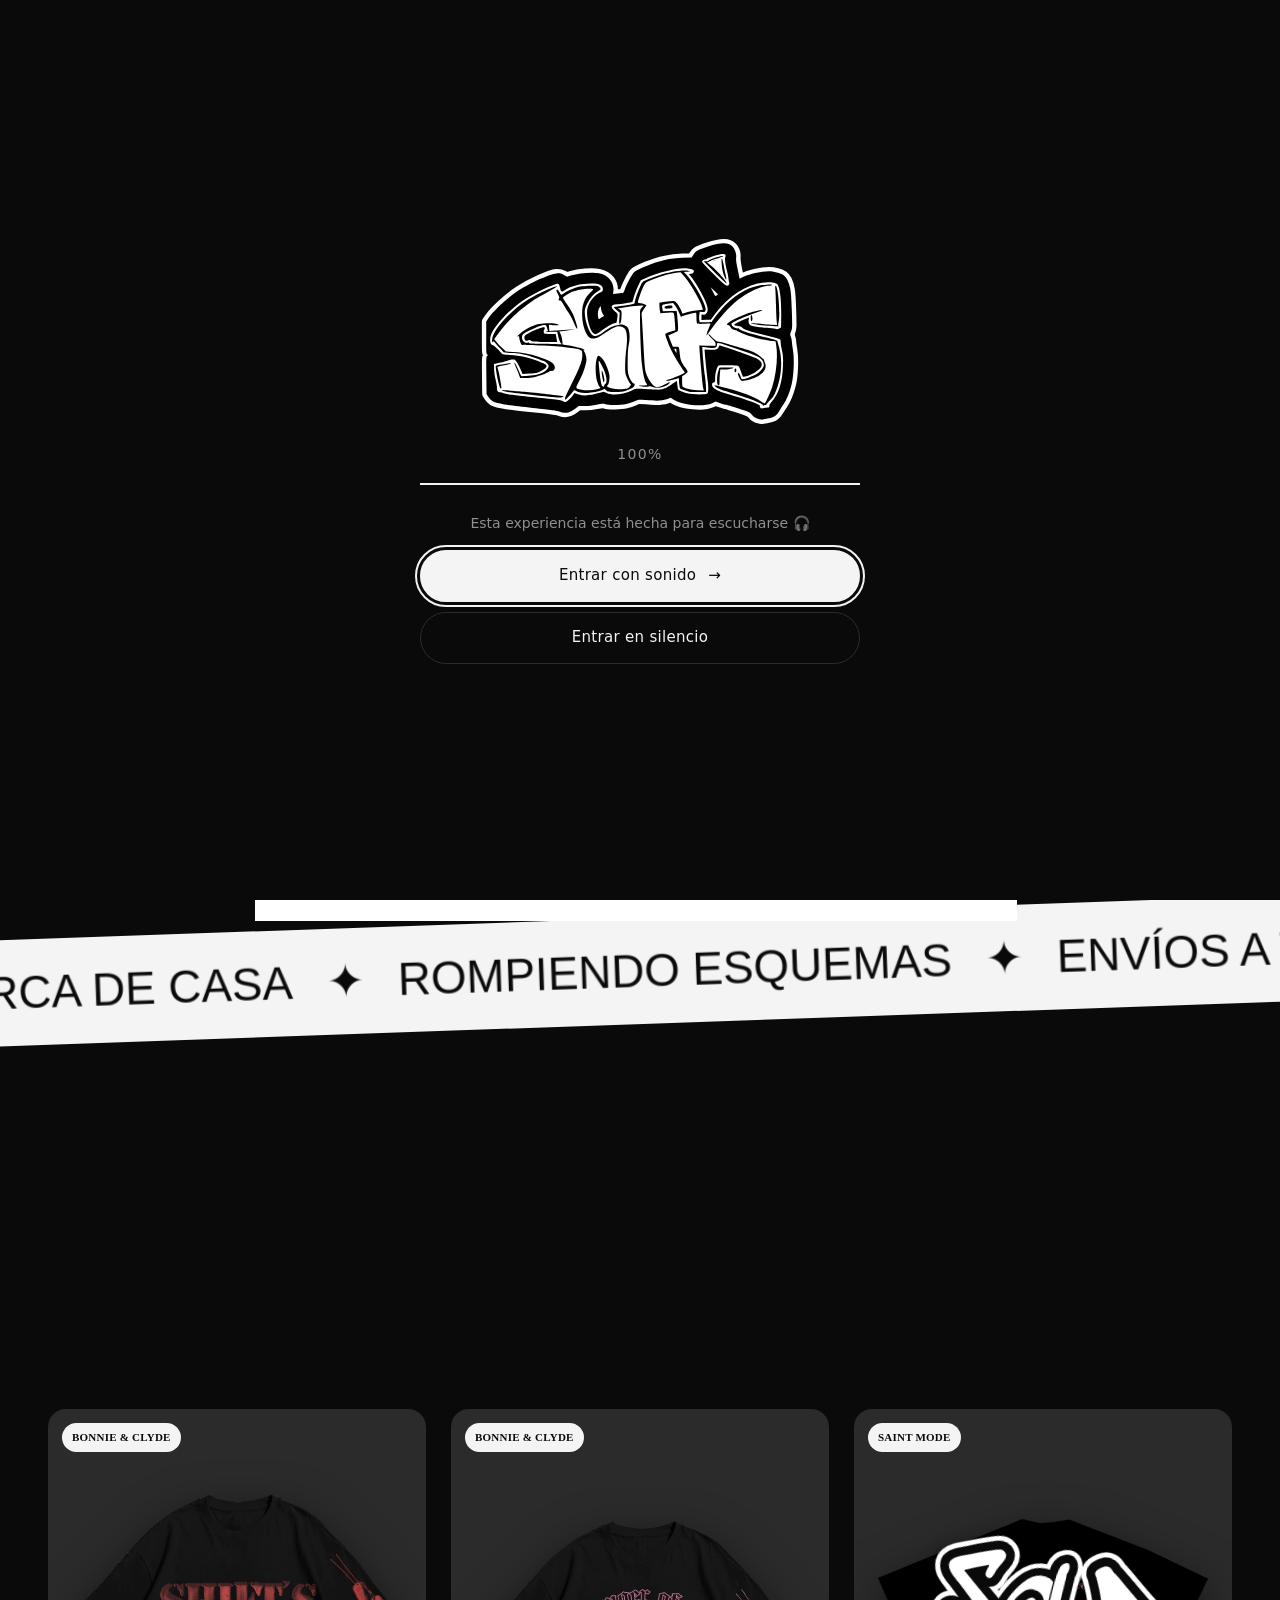
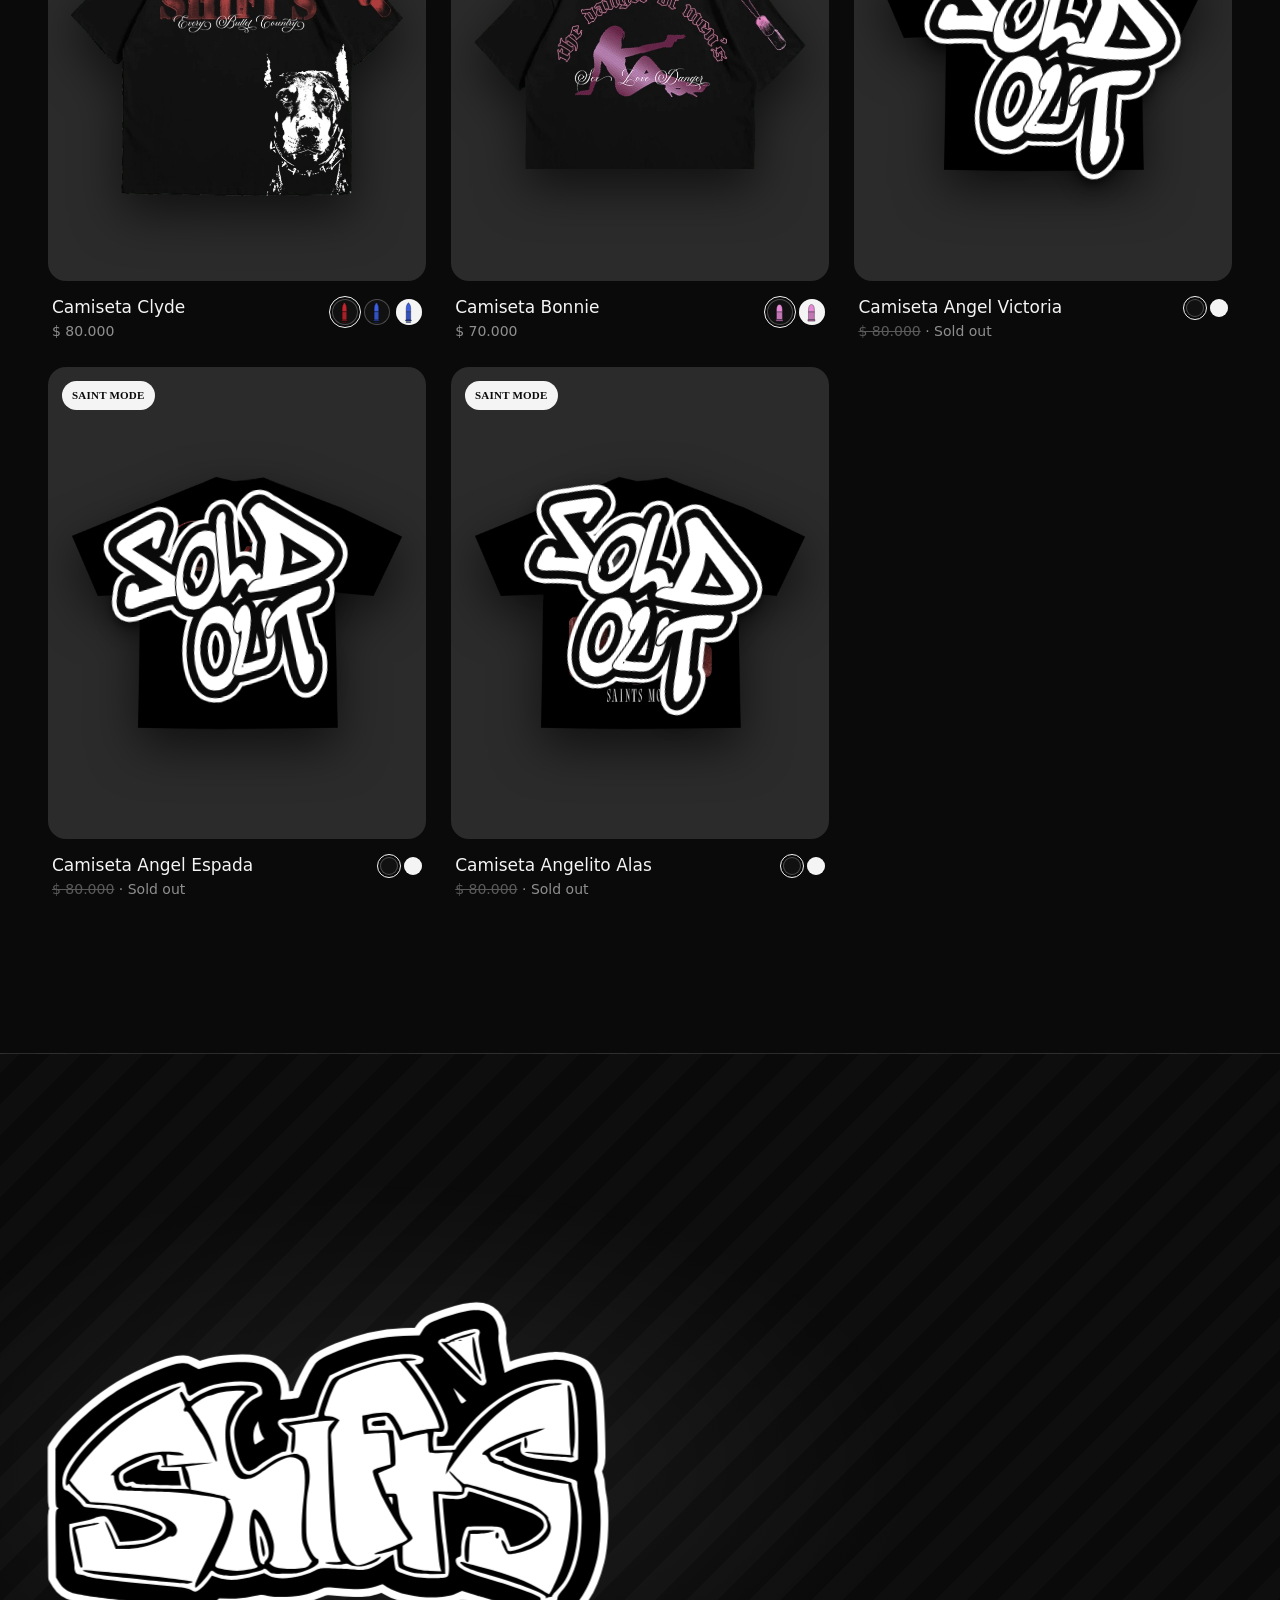
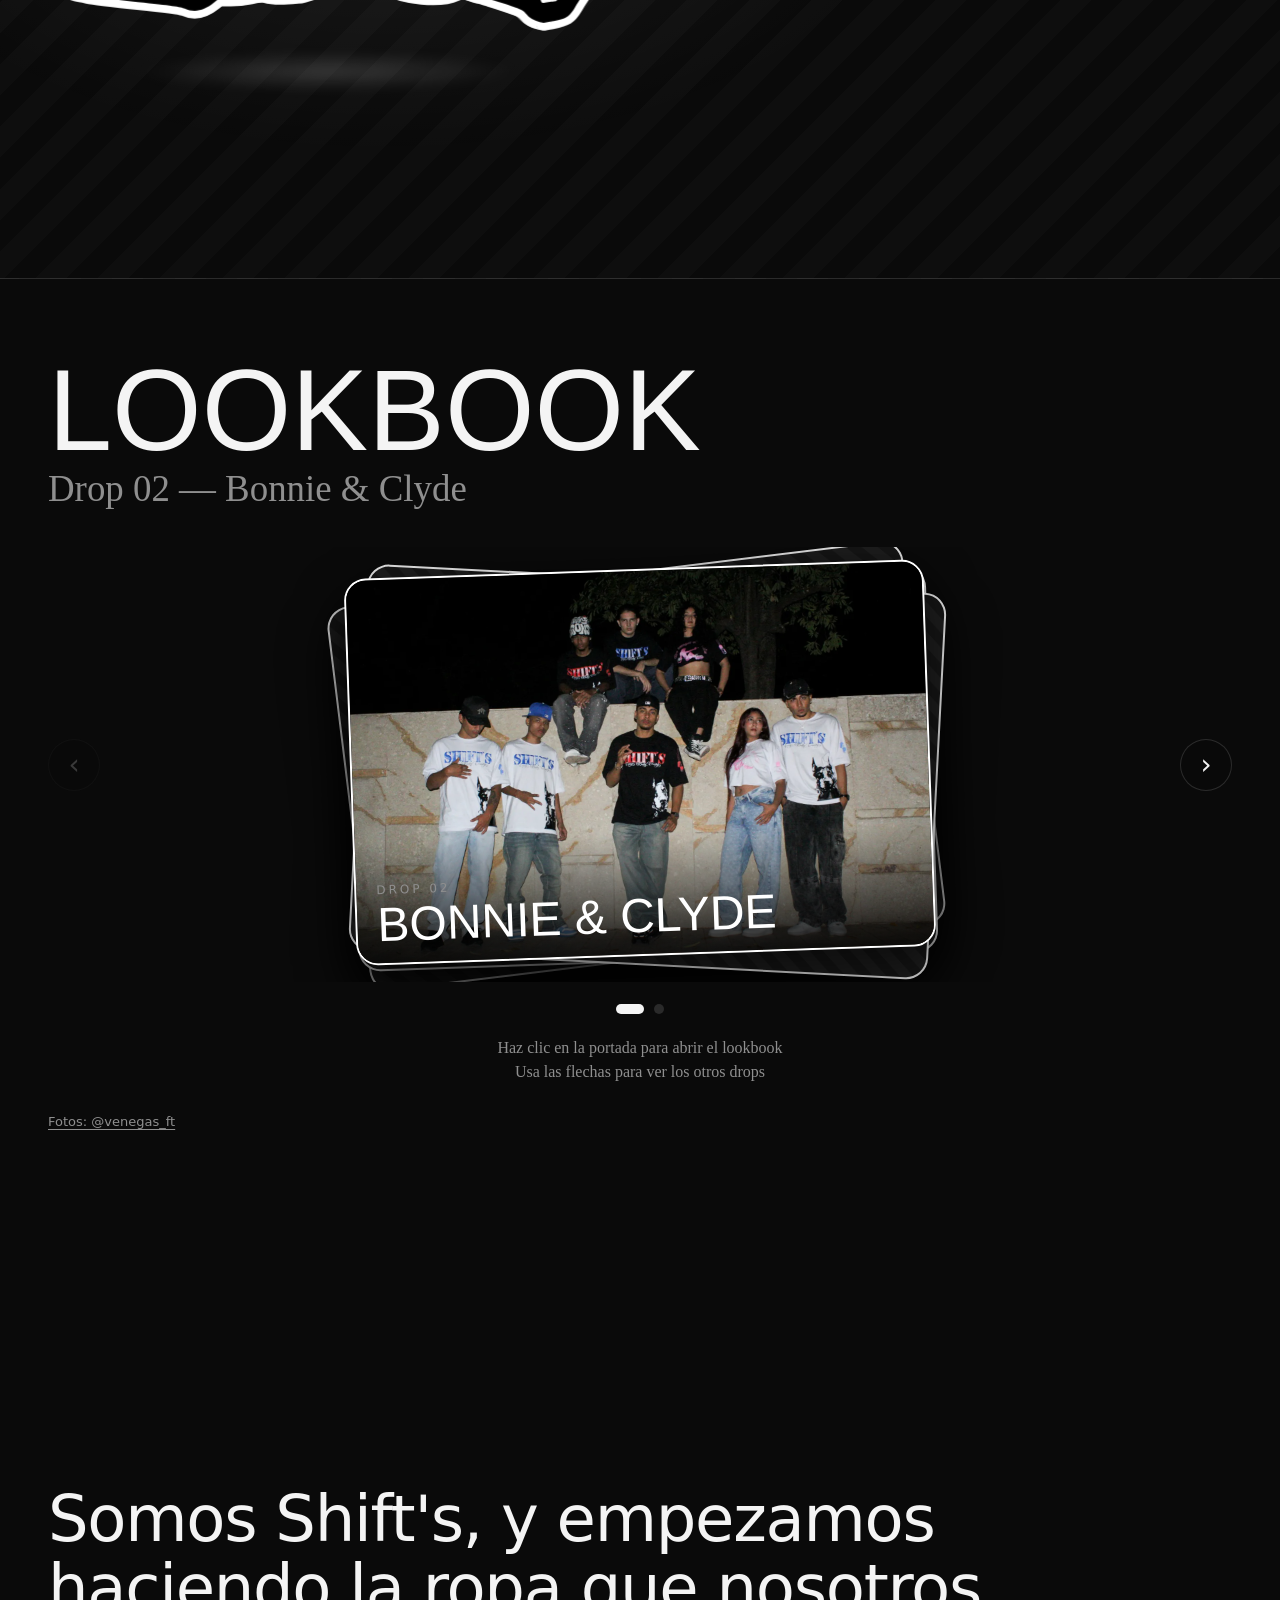
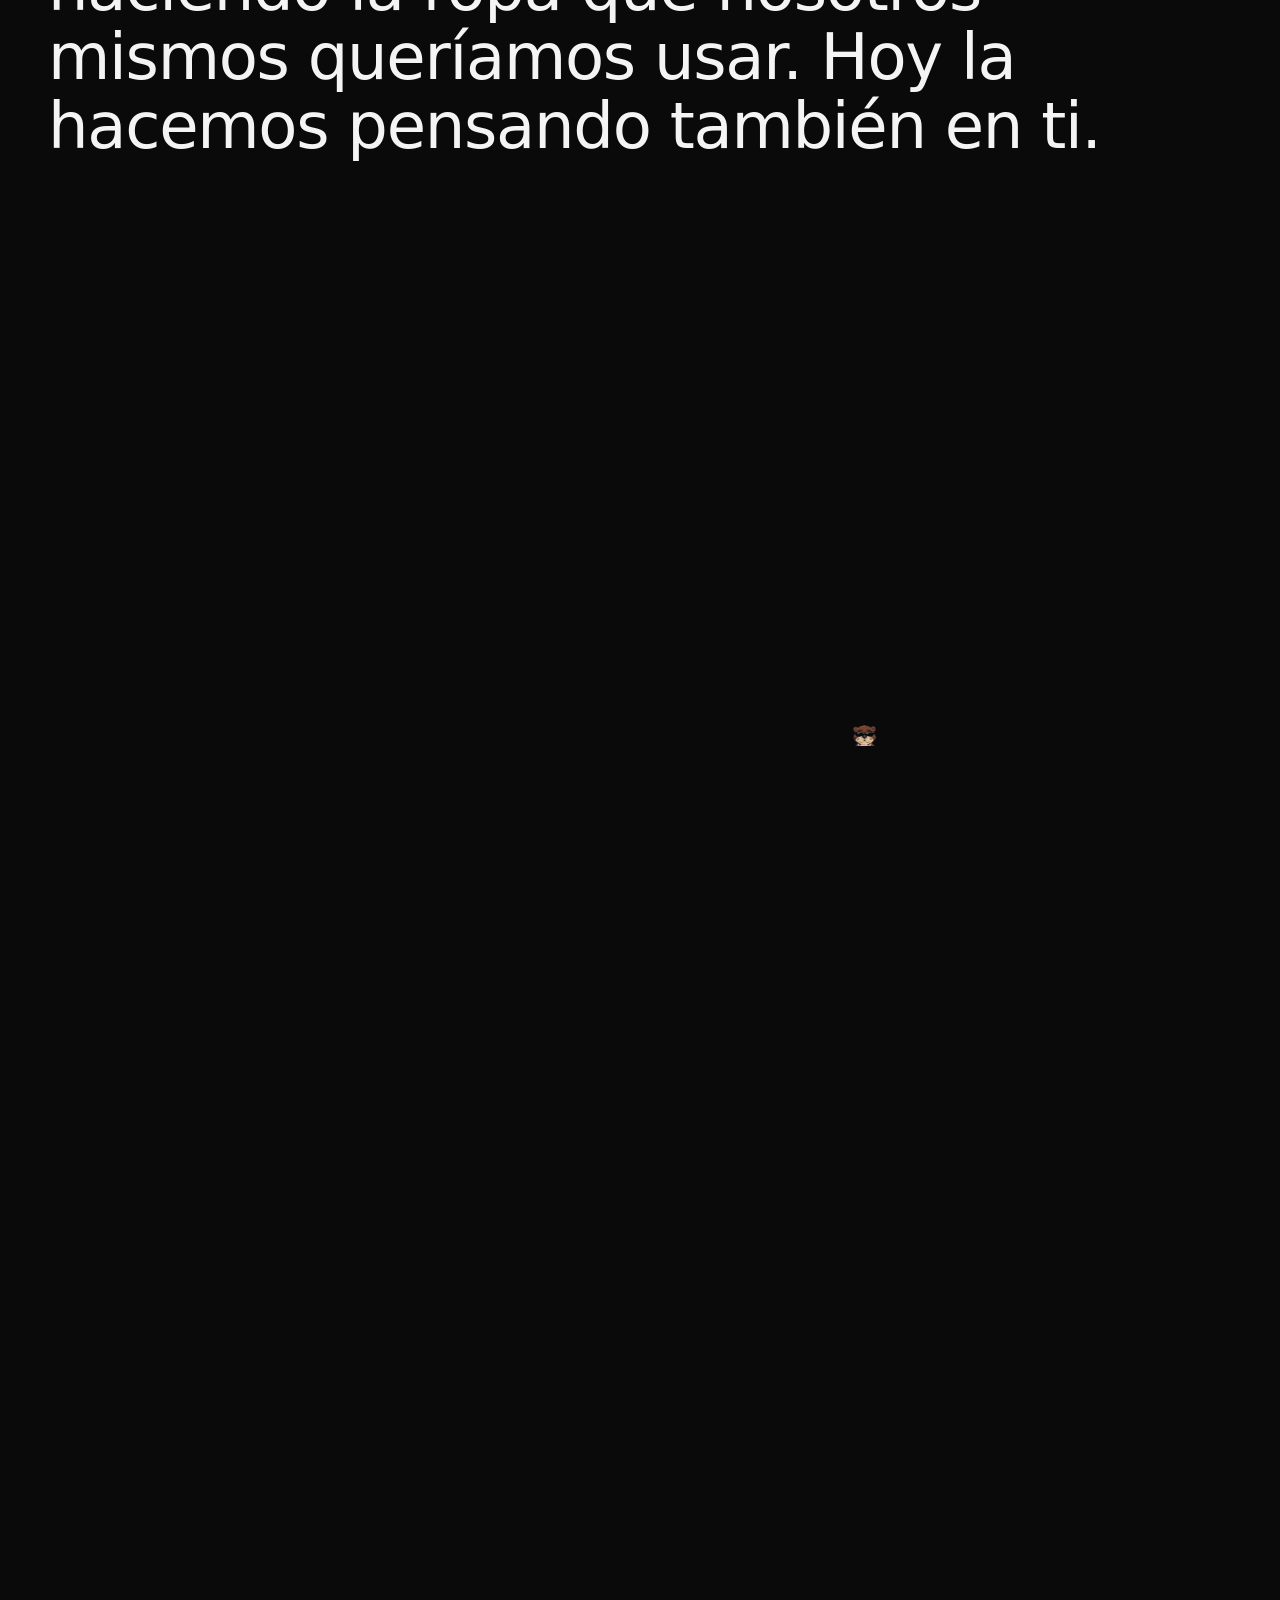
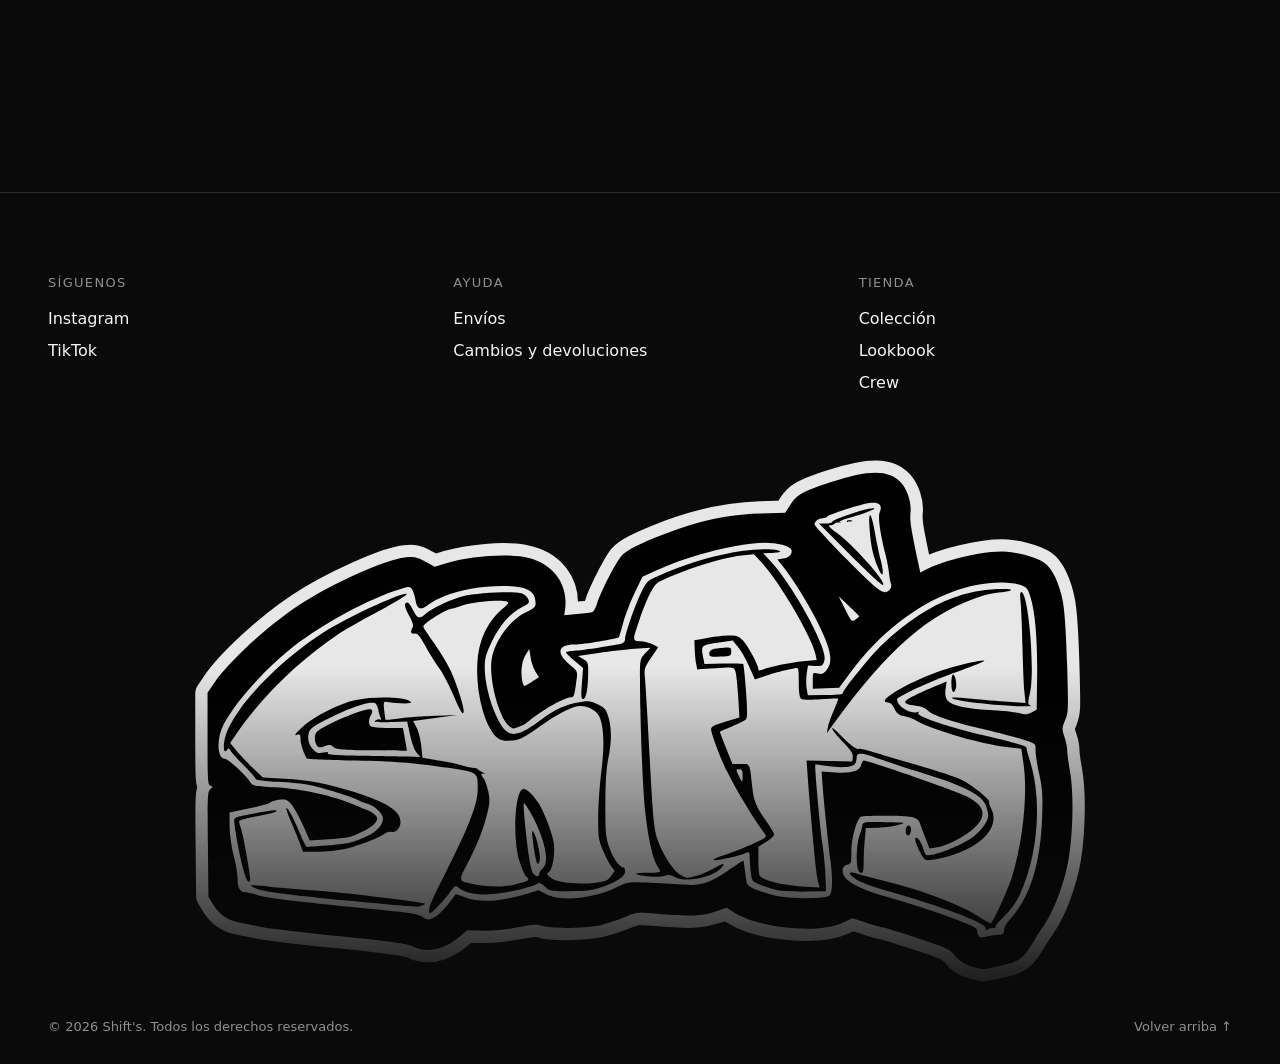
==== index.html @ c054f7ac "Imagen para compartir el link con estilo X-Cops (Drop 03) Co-Authored-By: Claude Opus 5.5 <noreply@a" ====
<!doctype html>
<html lang="es" class="is-loading">
<head>
  <meta charset="utf-8">
  <meta name="viewport" content="width=device-width, initial-scale=1">
  <title>Shift's — Rompiendo esquemas</title>
  <meta name="description" content="Shift's: ropa urbana con alma de graffiti. Rompiendo esquemas.">
  <meta name="theme-color" content="#0b0b0c">
  <meta name="referrer" content="strict-origin-when-cross-origin">
  <!-- Seguridad: solo se cargan scripts, estilos e imágenes de esta misma web (y las fuentes de Google) -->
  <meta http-equiv="Content-Security-Policy" content="default-src 'self'; script-src 'self' 'unsafe-inline'; style-src 'self' 'unsafe-inline' https://fonts.googleapis.com; font-src 'self' https://fonts.gstatic.com; img-src 'self' data: blob:; media-src 'self' data: blob:; connect-src 'self'; frame-src 'self'; worker-src 'self' blob:; object-src 'none'; base-uri 'self'; form-action 'self' https://wa.me https://api.whatsapp.com">
  <!-- Vista previa al compartir el link (WhatsApp, Instagram, Facebook, X) -->
  <meta property="og:type" content="website">
  <meta property="og:site_name" content="Shift's">
  <meta property="og:title" content="Shift's — Rompiendo esquemas">
  <meta property="og:description" content="Drop 03 · X-Cops Division. 30 de noviembre, 7:00 p. m. The system is watching.">
  <meta property="og:url" content="https://brayan19coo-max.github.io/web_shifts/">
  <meta property="og:image" content="https://brayan19coo-max.github.io/web_shifts/assets/images/compartir-drop03.jpg?v=1">
  <meta property="og:image:width" content="1200">
  <meta property="og:image:height" content="630">
  <meta property="og:locale" content="es_CO">
  <meta name="twitter:card" content="summary_large_image">
  <meta name="twitter:title" content="Shift's — Rompiendo esquemas">
  <meta name="twitter:image" content="https://brayan19coo-max.github.io/web_shifts/assets/images/compartir-drop03.jpg?v=1">
  <link rel="icon" href="assets/images/favicon.svg" type="image/svg+xml">
  <link rel="icon" href="assets/images/favicon.png" type="image/png" sizes="256x256">
  <link rel="apple-touch-icon" href="assets/images/favicon.png">
  <link rel="preload" as="image" href="assets/images/logo-sticker.svg">

  <link rel="preconnect" href="https://fonts.googleapis.com">
  <link rel="preconnect" href="https://fonts.gstatic.com" crossorigin>
  <link href="https://fonts.googleapis.com/css2?family=Anton&family=Black+Ops+One&family=Permanent+Marker&family=Share+Tech+Mono&family=Space+Grotesk:wght@400;500;700&display=swap" rel="stylesheet">

  <link rel="stylesheet" href="css/base.css?v=6a145053">
  <link rel="stylesheet" href="css/layout.css?v=6f7146b4">
  <link rel="stylesheet" href="css/components.css?v=a92227e3">
  <link rel="stylesheet" href="css/sections.css?v=65b5e4e5">
  <link rel="stylesheet" href="css/vault.css?v=2a14a7b3">
  <link rel="stylesheet" href="css/drop.css?v=0e7fd3a0">
  <link rel="stylesheet" href="css/swaggy.css?v=b9497802">
  <link rel="stylesheet" href="css/animations.css?v=90533688">

  <script>
    // Modo liviano: celulares y equipos de pocos recursos usan efectos más
    // ligeros (menos calor y batería). Ver js/utils/perf.js
    (function () {
      var n = navigator, mm = window.matchMedia && function (q) { return matchMedia(q).matches; };
      var lite = (mm && (mm('(pointer: coarse)') || mm('(prefers-reduced-motion: reduce)'))) ||
        (n.hardwareConcurrency && n.hardwareConcurrency <= 4) ||
        (n.deviceMemory && n.deviceMemory <= 4) ||
        (n.connection && n.connection.saveData);
      if (lite) document.documentElement.classList.add('perf-lite');
    })();
  </script>
  <script>
    // Rescate: si el JavaScript no arranca (p.ej. archivos viejos en caché),
    // en vez de quedarse congelado el loader ofrece recargar la página.
    setTimeout(function () {
      if (window.__shiftsBooted) return;
      var box = document.querySelector('[data-loader-actions]');
      var loader = document.getElementById('loader');
      if (!box || !loader) return;
      loader.classList.add('is-ready');
      box.innerHTML = '<p class="loader__hint">Algo no cargó bien. Toca para intentar de nuevo.</p>' +
        '<button type="button" class="btn btn--accent" onclick="location.reload()">Recargar página</button>';
    }, 6000);
  </script>
  <!-- importmap:start (generado por tools/version.py, no editar a mano) -->
  <script type="importmap">
  {
    "imports": {
      "./js/audio/sound-manager.js": "./js/audio/sound-manager.js?v=1b984c6b",
      "./js/audio/synth.js": "./js/audio/synth.js?v=79dafbf0",
      "./js/components/cart.js": "./js/components/cart.js?v=6e458101",
      "./js/components/crew.js": "./js/components/crew.js?v=964c9a34",
      "./js/components/cursor.js": "./js/components/cursor.js?v=d15bbcf9",
      "./js/components/drop-lock.js": "./js/components/drop-lock.js?v=05f8fc32",
      "./js/components/header.js": "./js/components/header.js?v=40fb4220",
      "./js/components/help.js": "./js/components/help.js?v=c3cdf7a6",
      "./js/components/hero.js": "./js/components/hero.js?v=bd91903b",
      "./js/components/loader.js": "./js/components/loader.js?v=172946b4",
      "./js/components/logo3d.js": "./js/components/logo3d.js?v=766ada5b",
      "./js/components/lookbook-deck.js": "./js/components/lookbook-deck.js?v=fb13c86d",
      "./js/components/lookbook.js": "./js/components/lookbook.js?v=582c76b3",
      "./js/components/magnetic.js": "./js/components/magnetic.js?v=f62cf8eb",
      "./js/components/manifesto.js": "./js/components/manifesto.js?v=b0ba1172",
      "./js/components/marquee.js": "./js/components/marquee.js?v=5ca6294c",
      "./js/components/price-tag.js": "./js/components/price-tag.js?v=7a386fa3",
      "./js/components/product-art.js": "./js/components/product-art.js?v=f1c7eda1",
      "./js/components/product-card.js": "./js/components/product-card.js?v=414b79b2",
      "./js/components/product-grid.js": "./js/components/product-grid.js?v=92202891",
      "./js/components/quick-view.js": "./js/components/quick-view.js?v=99300753",
      "./js/components/reveal.js": "./js/components/reveal.js?v=1d3f83fc",
      "./js/components/scanner.js": "./js/components/scanner.js?v=570b726f",
      "./js/components/swaggy/art.js": "./js/components/swaggy/art.js?v=f1ceb202",
      "./js/components/swaggy/games/catch-can.js": "./js/components/swaggy/games/catch-can.js?v=cc91ceaf",
      "./js/components/swaggy/games/combo.js": "./js/components/swaggy/games/combo.js?v=278a5035",
      "./js/components/swaggy/games/flap.js": "./js/components/swaggy/games/flap.js?v=18fb5d02",
      "./js/components/swaggy/games/guard.js": "./js/components/swaggy/games/guard.js?v=67db2a75",
      "./js/components/swaggy/games/index.js": "./js/components/swaggy/games/index.js?v=6e49241e",
      "./js/components/swaggy/games/kit.js": "./js/components/swaggy/games/kit.js?v=07d3d38e",
      "./js/components/swaggy/games/music.js": "./js/components/swaggy/games/music.js?v=1470790a",
      "./js/components/swaggy/games/pixel.js": "./js/components/swaggy/games/pixel.js?v=3ff833e8",
      "./js/components/swaggy/games/poses.js": "./js/components/swaggy/games/poses.js?v=4d7d61e7",
      "./js/components/swaggy/games/rhythm.js": "./js/components/swaggy/games/rhythm.js?v=93329307",
      "./js/components/swaggy/games/runner.js": "./js/components/swaggy/games/runner.js?v=63193b92",
      "./js/components/swaggy/games/scenes.js": "./js/components/swaggy/games/scenes.js?v=d9dce8ed",
      "./js/components/swaggy/games/stack.js": "./js/components/swaggy/games/stack.js?v=33dbffe2",
      "./js/components/swaggy/games/tap-drop.js": "./js/components/swaggy/games/tap-drop.js?v=e552210c",
      "./js/components/swaggy/roam.js": "./js/components/swaggy/roam.js?v=d94702c5",
      "./js/components/swaggy/spot.js": "./js/components/swaggy/spot.js?v=595c7692",
      "./js/components/swaggy/sw3d.js": "./js/components/swaggy/sw3d.js?v=d4be7a42",
      "./js/components/toast.js": "./js/components/toast.js?v=f55399e9",
      "./js/components/vault.js": "./js/components/vault.js?v=af313f69",
      "./js/components/xray.js": "./js/components/xray.js?v=3eb6805a",
      "./js/config.js": "./js/config.js?v=b3aa6ecc",
      "./js/core/bus.js": "./js/core/bus.js?v=5e70cdf0",
      "./js/core/cart-store.js": "./js/core/cart-store.js?v=00db101a",
      "./js/core/drop-state.js": "./js/core/drop-state.js?v=7890fa81",
      "./js/core/store.js": "./js/core/store.js?v=3f80d2ec",
      "./js/data/lookbook.js": "./js/data/lookbook.js?v=6f599063",
      "./js/data/products.js": "./js/data/products.js?v=15e4f152",
      "./js/data/xray-items.js": "./js/data/xray-items.js?v=8337c572",
      "./js/main.js": "./js/main.js?v=56c1d7c1",
      "./js/utils/dom.js": "./js/utils/dom.js?v=9f430828",
      "./js/utils/format.js": "./js/utils/format.js?v=1576479a",
      "./js/utils/perf.js": "./js/utils/perf.js?v=1b911291",
      "./js/utils/sha256.js": "./js/utils/sha256.js?v=eef59daa",
      "./js/utils/storage.js": "./js/utils/storage.js?v=d7949e69"
    }
  }
  </script>
  <!-- importmap:end -->
  <script type="module" src="js/main.js?v=56c1d7c1"></script>
</head>
<body>
  <a class="skip-link" href="#tienda">Saltar a la tienda</a>

  <!-- ============ LOADER / ENTRADA ============ -->
  <div class="loader" id="loader" role="dialog" aria-modal="true" aria-label="Bienvenida">
    <div class="loader__inner">
      <img class="loader__logo" src="assets/images/logo-sticker.svg" alt="Shift's">
      <p class="loader__count"><span data-loader-count>000</span>%</p>
      <div class="loader__bar"><span data-loader-bar></span></div>
      <div class="loader__actions" data-loader-actions>
        <p class="loader__hint">Esta experiencia está hecha para escucharse 🎧</p>
        <button type="button" class="btn btn--accent" data-enter="sound">
          <span>Entrar con sonido</span><span class="btn__arrow">→</span>
        </button>
        <button type="button" class="btn btn--ghost" data-enter="silent">Entrar en silencio</button>
      </div>
    </div>
  </div>

  <!-- ============ HEADER ============ -->
  <header class="header" id="header">
    <a href="#inicio" class="header__logo" data-sfx-hover="hover" aria-label="Shift's — inicio"><img src="assets/images/logo-sticker.svg" alt=""></a>

    <nav class="header__nav" aria-label="Principal">
      <a href="#tienda" data-sfx-hover="hover">Tienda</a>
      <a href="#drop" data-sfx-hover="hover">Drop 03 🔒</a>
      <a href="#lookbook" data-sfx-hover="hover">Lookbook</a>
      <a href="#nosotros" data-sfx-hover="hover">Nosotros</a>
      <a href="#crew" data-sfx-hover="hover">Crew</a>
    </nav>

    <div class="header__actions">
      <button type="button" class="chip chip--sound" data-toggle-sfx aria-pressed="true" data-sfx-hover="hover">
        <span class="chip__led" aria-hidden="true"></span><span data-label>Sonido on</span>
      </button>
      <button type="button" class="chip chip--music" data-toggle-music aria-pressed="false" aria-label="Música de fondo" data-sfx-hover="hover">
        <span class="eq" aria-hidden="true"><i></i><i></i><i></i><i></i></span>
        <span class="chip__text">Música</span>
      </button>
      <button type="button" class="cart-btn" data-open-cart aria-label="Abrir carrito" data-sfx-hover="hover">
        <svg viewBox="0 0 24 24" aria-hidden="true"><path d="M5 8h14l-1.2 12H6.2L5 8Z"/><path d="M9 8V6a3 3 0 0 1 6 0v2"/></svg>
        <span class="cart-btn__count" data-cart-count hidden>0</span>
      </button>
      <button type="button" class="burger" data-menu-toggle aria-expanded="false" aria-controls="mobile-menu" aria-label="Menú">
        <span></span><span></span>
      </button>
    </div>
  </header>

  <nav class="mobile-menu" id="mobile-menu" aria-label="Menú móvil">
    <a href="#tienda" data-sfx="click"><sup>01</sup>Tienda</a>
    <a href="#drop" data-sfx="click"><sup>02</sup>Drop 03</a>
    <a href="#lookbook" data-sfx="click"><sup>03</sup>Lookbook</a>
    <a href="#nosotros" data-sfx="click"><sup>04</sup>Nosotros</a>
    <a href="#crew" data-sfx="click"><sup>05</sup>Crew</a>
  </nav>

  <main>
    <!-- ============ HERO ============ -->
    <section class="hero" id="inicio">
      <div class="hero__bg" aria-hidden="true">
        <span class="blob blob--a"></span>
        <span class="blob blob--b"></span>
        <span class="blob blob--c"></span>
        <div class="grain"></div>
      </div>

      <div class="hero__content">
        <a class="hero__eyebrow" href="#drop" data-hero-eyebrow data-sfx-hover="hover"><span class="dot"></span> <span data-hero-eyebrow-text>Próximo drop</span></a>
        <h1 class="hero__logo-wrap">
          <img class="hero__logo" src="assets/images/logo-sticker.svg" alt="Shift's" data-hero-logo data-cursor="Spray">
        </h1>
        <p class="hero__title" data-hero-title>Rompiendo esquemas</p>
        <p class="hero__hint" aria-hidden="true">↑ <span class="only-mouse">pasa el mouse por</span><span class="only-touch">toca o desliza sobre</span> las letras</p>
        <div class="hero__bottom">
          <p class="hero__tagline" data-hero-tagline></p>
          <a href="#tienda" class="btn btn--accent btn--lg" data-hero-cta data-magnetic data-sfx="click" data-sfx-hover="hover">
            <span data-hero-cta-text>Ver colección</span><span class="btn__arrow">↓</span>
          </a>
        </div>
      </div>
    </section>

    <!-- ============ MARQUEE ============ -->
    <div class="marquee" data-marquee data-cursor="Arrastra" aria-hidden="true">
      <div class="marquee__track">
        <span>Envíos a todo el país</span><i>✦</i><span>Colecciones y drops</span><i>✦</i><span>Hecho cerca de casa</span><i>✦</i><span>Rompiendo esquemas</span><i>✦</i>
        <span>Envíos a todo el país</span><i>✦</i><span>Colecciones y drops</span><i>✦</i><span>Hecho cerca de casa</span><i>✦</i><span>Rompiendo esquemas</span><i>✦</i>
      </div>
    </div>

    <!-- ============ TIENDA ============ -->
    <section class="shop section" id="tienda">
      <div class="section__head" data-reveal>
        <h2 class="section__title">La colección</h2>
        <p class="section__meta" data-grid-count></p>
      </div>
      <div class="filters" data-filters role="toolbar" aria-label="Filtrar por categoría" data-reveal></div>
      <div class="grid" data-grid></div>
    </section>

    <!-- ============ DROP BLOQUEADO ============ -->
    <section class="drop section" id="drop">
      <div class="drop__stage">
        <div class="drop__logo" data-drop-logo data-cursor="Girar"></div>

        <div class="drop__info" data-reveal>
          <p class="drop__label"><span class="drop__lock" aria-hidden="true"></span><span class="drop__status-locked">Bloqueado</span><span class="drop__status-open">Desbloqueado</span></p>
          <h2 class="drop__title"><span data-drop-name>Drop 03</span>
            <span class="drop__codename" data-drop-codename></span></h2>
          <p class="drop__subtitle" data-drop-subtitle></p>
          <p class="drop__tagline" data-drop-tagline hidden><span class="drop__rec" aria-hidden="true"></span><span data-drop-tagline-text></span></p>

          <div class="countdown" aria-label="Tiempo para el lanzamiento">
            <div><span data-unit="days">00</span><small>días</small></div>
            <div><span data-unit="hours">00</span><small>horas</small></div>
            <div><span data-unit="minutes">00</span><small>min</small></div>
            <div><span data-unit="seconds">00</span><small>seg</small></div>
          </div>
          <p class="drop__date">Lanzamiento: <span data-drop-date></span></p>

          <form class="drop__form" data-drop-form novalidate>
            <label class="sr-only" for="drop-key">Clave del drop</label>
            <input id="drop-key" type="text" placeholder="Clave de acceso" autocomplete="off" autocapitalize="none" autocorrect="off" spellcheck="false" enterkeyhint="go">
            <button type="submit" class="btn btn--accent" data-sfx-hover="hover"><span>Desbloquear</span><span class="btn__arrow">→</span></button>
          </form>
          <p class="drop__msg" data-drop-msg aria-live="polite"></p>
          <p class="drop__granted" data-drop-granted>✓ Acceso concedido. Eres de los primeros.</p>
        </div>
      </div>
      <div class="grid drop__grid" data-drop-grid hidden></div>
      <div class="drop__teaser" data-drop-teaser hidden>
        <p class="drop__teaser-title">Las piezas se revelan pronto 👀</p>
        <p class="drop__teaser-text">La bóveda ya está abierta, pero el botín todavía no. Entérate primero en el <a href="#crew">Crew</a>.</p>
      </div>
    </section>

    <!-- ============ LOOKBOOK ============ -->
    <section class="lookbook" id="lookbook" aria-label="Lookbook">
      <div class="lookbook__sticky">
        <div class="lookbook__header">
          <h2 class="section__title"><span data-look-title>Lookbook</span> <span class="lookbook__season" data-look-season></span></h2>
          <div class="lookbook__progress"><span data-look-progress></span></div>
        </div>
        <div class="deck" data-look-deck></div>
        <div class="lookbook__track" data-look-track data-cursor="Arrastra"></div>
        <div class="lookbook__foot">
          <p class="lookbook__hint" aria-hidden="true">← <span class="only-mouse">arrastra</span><span class="only-touch">desliza</span> para ver más looks →</p>
          <a class="lookbook__credit" data-look-credit href="#" target="_blank" rel="noopener" hidden></a>
          <button type="button" class="lookbook__back" data-look-close hidden data-sfx-hover="hover">↺ Volver a la portada</button>
        </div>
      </div>
    </section>

    <!-- ============ NOSOTROS ============ -->
    <section class="manifesto section" id="nosotros">
      <p class="manifesto__label" data-reveal>( Nosotros )</p>
      <p class="manifesto__hello" data-reveal>Hola, qué bueno tenerte aquí.</p>
      <p class="manifesto__text" data-manifesto>
        Somos Shift's, y empezamos haciendo la ropa que nosotros mismos queríamos usar. Hoy la hacemos pensando también en ti.
      </p>
      <div class="manifesto__letter" data-reveal>
        <p>Tenemos colecciones para esos días en que quieres ir a lo seguro, y drops para cuando te provoca algo distinto. Porque todos tenemos <em>días de base</em> y <em>días de impulso</em>.</p>
        <p>Cada prenda la hacemos cerca de casa, con nuestras manos y las de gente que conocemos, y con el mismo cariño con que la escogerías tú.</p>
        <p>Gracias por dejarnos ser parte de tus cambios.</p>
      </div>
      <div class="manifesto__sign" data-reveal>
        <span>Con cariño,</span>
        <img src="assets/images/logo-sticker.svg" alt="Shift's." width="513" height="303" loading="lazy">
      </div>
    </section>

    <!-- ============ CREW (canal de WhatsApp) ============ -->
    <section class="crew section" id="crew">
      <div class="crew__inner" data-reveal>
        <p class="crew__eyebrow"><span class="dot dot--red"></span> Canal de WhatsApp</p>
        <h2 class="crew__title">Únete al <em>Crew</em></h2>
        <p class="crew__text">La familia de Shift's. Ahí soltamos todo primero.</p>
        <ul class="crew__perks" data-crew-perks></ul>
        <a class="btn btn--crew btn--lg" data-crew-link href="#" target="_blank" rel="noopener"
          data-magnetic data-sfx="success" data-sfx-hover="hover">
          <svg class="btn__icon" viewBox="0 0 24 24" aria-hidden="true"><path d="M12 2a10 10 0 0 0-8.6 15.1L2 22l5-1.3A10 10 0 1 0 12 2Zm0 18.2a8.2 8.2 0 0 1-4.2-1.1l-.3-.2-3 .8.8-2.9-.2-.3A8.2 8.2 0 1 1 12 20.2Zm4.5-6.1c-.2-.1-1.5-.7-1.7-.8s-.4-.1-.6.1-.7.8-.8 1-.3.2-.5.1a6.7 6.7 0 0 1-3.3-2.9c-.3-.4.2-.4.7-1.4a.5.5 0 0 0 0-.4l-.8-1.8c-.2-.5-.4-.4-.6-.4h-.5a1 1 0 0 0-.7.3 3 3 0 0 0-.9 2.2 5.2 5.2 0 0 0 1.1 2.7 11.8 11.8 0 0 0 4.5 4c1.7.7 2.3.8 3.2.6a2.7 2.7 0 0 0 1.8-1.2 2.2 2.2 0 0 0 .1-1.2c0-.1-.2-.2-.5-.3Z"/></svg>
          <span>Unirme al Crew</span><span class="btn__arrow">→</span>
        </a>
        <p class="crew__note">Es gratis. Solo recibes mensajes nuestros, nadie ve tu número.</p>
      </div>
    </section>
  </main>

  <!-- ============ FOOTER ============ -->
  <footer class="footer">
    <div class="footer__top">
      <div>
        <p class="footer__label">Síguenos</p>
        <ul class="footer__links">
          <li><a href="#" data-social="instagram" target="_blank" rel="noopener" data-sfx-hover="hover">Instagram</a></li>
          <li><a href="#" data-social="tiktok" target="_blank" rel="noopener" data-sfx-hover="hover">TikTok</a></li>
        </ul>
      </div>
      <div>
        <p class="footer__label">Ayuda</p>
        <ul class="footer__links">
          <li><a href="#" data-help="envios" data-sfx-hover="hover">Envíos</a></li>
          <li><a href="#" data-help="cambios" data-sfx-hover="hover">Cambios y devoluciones</a></li>
          <li><a href="#" data-help="guia-tallas" data-sfx-hover="hover">Guía de tallas</a></li>
        </ul>
      </div>
      <div>
        <p class="footer__label">Tienda</p>
        <ul class="footer__links">
          <li><a href="#tienda" data-sfx-hover="hover">Colección</a></li>
          <li><a href="#lookbook" data-sfx-hover="hover">Lookbook</a></li>
          <li><a href="#crew" data-sfx-hover="hover">Crew</a></li>
        </ul>
      </div>
    </div>
    <img class="footer__logo" src="assets/images/logo-sticker.svg" alt="" aria-hidden="true">
    <div class="footer__bottom">
      <span>© <span data-year></span> <span data-brand-name>Shift's</span>. Todos los derechos reservados.</span>
      <a href="#inicio" data-sfx="whoosh" data-sfx-hover="hover">Volver arriba ↑</a>
    </div>
  </footer>

  <!-- ============ CARRITO ============ -->
  <div class="drawer" id="cart" hidden>
    <aside class="drawer__panel" role="dialog" aria-modal="true" aria-labelledby="cart-title">
      <div class="drawer__head">
        <h2 id="cart-title" data-cart-title>Carrito (0)</h2>
        <button type="button" class="icon-btn" data-cart-close aria-label="Cerrar carrito">✕</button>
      </div>
      <div class="shipping" data-cart-shipping></div>
      <ul class="drawer__lines" data-cart-lines></ul>
      <div class="drawer__foot">
        <div class="drawer__total"><span>Subtotal</span><strong data-cart-subtotal>$0</strong></div>
        <p class="drawer__note">Impuestos incluidos. Envío calculado al confirmar.</p>
        <button type="button" class="btn btn--accent btn--block" data-cart-checkout data-sfx-hover="hover">
          <span>Finalizar compra</span><span class="btn__arrow">→</span>
        </button>
      </div>
    </aside>
  </div>

  <!-- ============ AYUDA (envíos, cambios, tallas) ============ -->
  <div class="modal" id="help" hidden>
    <div class="modal__panel help" role="dialog" aria-modal="true" aria-labelledby="help-title">
      <button type="button" class="icon-btn modal__close" data-help-close aria-label="Cerrar">✕</button>
      <div class="help__content" data-help-content></div>
    </div>
  </div>

  <!-- ============ VISTA RÁPIDA ============ -->
  <div class="modal" id="quick-view" hidden>
    <div class="modal__panel" role="dialog" aria-modal="true" aria-labelledby="qv-title">
      <button type="button" class="icon-btn modal__close" data-qv-close aria-label="Cerrar">✕</button>
      <div class="qv" data-qv-content></div>
    </div>
  </div>
</body>
</html>
---- css/base.css ----
/* =========================================================
   BASE — variables de diseño, reset y tipografía
   Cambia aquí los colores y fuentes de la marca.
   ========================================================= */
/* Letra pixel del arcade (archivo propio, no depende de Google) */
@font-face {
  font-family: 'Press Start 2P';
  src: url('../assets/fonts/PressStart2P-Regular.ttf') format('truetype');
  font-weight: 400;
  font-style: normal;
  font-display: swap;
}

:root {
  /* Paleta Shift's: negro y blanco */
  --bg: #0a0a0a;
  --bg-2: #141414;
  --bg-3: #1f1f1f;
  --photo-bg: #2b2b2b; /* fondo de las fotos de producto (gris concreto) */
  --photo-bg-hover: #333333;
  --fg: #f4f4f4;
  --muted: #8f8f8f;
  --line: rgba(244, 244, 244, 0.14);
  --accent: #f4f4f4;       /* color de acción (botones, etiquetas) */
  --accent-ink: #0a0a0a;   /* texto sobre --accent */
  --danger: #ff5a5a;       /* solo para mensajes de error */
  --crew: #e3151a;         /* rojo del Crew */

  --font-display: 'Anton', Impact, 'Arial Narrow', sans-serif;
  --font-marker: 'Permanent Marker', 'Comic Sans MS', cursive;
  --font-body: 'Space Grotesk', system-ui, sans-serif;
  --font-pixel: 'Press Start 2P', 'Courier New', monospace; /* arcade */

  --radius: 18px;
  --radius-sm: 10px;
  --gutter: clamp(16px, 4vw, 48px);
  --header-h: 72px;
  --ease: cubic-bezier(0.2, 0.8, 0.2, 1);
  --ease-in-out: cubic-bezier(0.7, 0, 0.2, 1);

  color-scheme: dark;
}

*,
*::before,
*::after {
  box-sizing: border-box;
}

html {
  scroll-behavior: smooth;
  -webkit-text-size-adjust: 100%;
  -webkit-tap-highlight-color: transparent; /* sin el recuadro azul/gris al tocar */
}

/* En celular y tablet: nada se selecciona (texto azul, lupa ni menú de
   "copiar/compartir" al dejar el dedo quieto). Los campos de texto sí. */
@media (hover: none), (pointer: coarse) {
  html {
    -webkit-user-select: none;
    user-select: none;
    -webkit-touch-callout: none;
  }

  input,
  textarea,
  [contenteditable='true'] {
    -webkit-user-select: text;
    user-select: text;
    -webkit-touch-callout: default;
  }

  img {
    -webkit-user-drag: none;
  }

  /* toques rápidos sin el zoom de doble toque */
  a,
  button,
  canvas,
  [role='button'],
  [data-game] {
    touch-action: manipulation;
  }
}

html.is-locked,
html.is-loading {
  overflow: hidden;
}

body {
  margin: 0;
  background: var(--bg);
  color: var(--fg);
  font-family: var(--font-body);
  font-size: 16px;
  line-height: 1.5;
  -webkit-font-smoothing: antialiased;
  overflow-x: clip;
}

img,
svg {
  display: block;
  max-width: 100%;
}

a {
  color: inherit;
  text-decoration: none;
}

button,
input {
  font: inherit;
  color: inherit;
}

button {
  cursor: pointer;
  background: none;
  border: 0;
  padding: 0;
}

h1,
h2,
h3,
p {
  margin: 0;
}

ul {
  list-style: none;
  margin: 0;
  padding: 0;
}

::selection {
  background: var(--accent);
  color: var(--accent-ink);
}

:focus-visible {
  outline: 2px solid var(--accent);
  outline-offset: 3px;
  border-radius: 4px;
}

.sr-only {
  position: absolute;
  width: 1px;
  height: 1px;
  overflow: hidden;
  clip: rect(0 0 0 0);
  white-space: nowrap;
}

.skip-link {
  position: fixed;
  top: 8px;
  left: 8px;
  z-index: 1000;
  padding: 10px 14px;
  background: var(--accent);
  color: var(--accent-ink);
  border-radius: var(--radius-sm);
  transform: translateY(-150%);
}

.skip-link:focus {
  transform: none;
}

/* Cursor personalizado: ocultamos el nativo solo si está activo */
html.has-cursor,
html.has-cursor * {
  cursor: none !important;
}
---- css/layout.css ----
/* =========================================================
   LAYOUT — header, menú móvil, secciones y footer
   ========================================================= */

/* ---------- Header ---------- */
.header {
  position: fixed;
  inset: 0 0 auto;
  z-index: 50;
  height: var(--header-h);
  display: flex;
  align-items: center;
  justify-content: space-between;
  gap: 16px;
  padding: 0 var(--gutter);
  transition: transform 0.5s var(--ease), background 0.3s, backdrop-filter 0.3s;
}

.header.is-scrolled {
  background: rgba(11, 11, 12, 0.72);
  backdrop-filter: blur(14px) saturate(1.4);
  -webkit-backdrop-filter: blur(14px) saturate(1.4);
  border-bottom: 1px solid var(--line);
}

.header.is-hidden {
  transform: translateY(-100%);
}

.header__logo img {
  height: 44px;
  width: auto;
  transition: transform 0.4s var(--ease);
}

.header__logo:hover img {
  transform: rotate(-4deg) scale(1.08);
}

.header__nav {
  display: flex;
  gap: 28px;
  font-size: 14px;
  text-transform: uppercase;
  letter-spacing: 0.08em;
}

.header__nav a {
  position: relative;
  padding: 6px 0;
}

.header__nav a::after {
  content: '';
  position: absolute;
  left: 0;
  right: 0;
  bottom: 0;
  height: 1px;
  background: currentColor;
  transform: scaleX(0);
  transform-origin: right;
  transition: transform 0.4s var(--ease);
}

.header__nav a:hover::after {
  transform: scaleX(1);
  transform-origin: left;
}

.header__actions {
  display: flex;
  align-items: center;
  gap: 10px;
}

/* ---------- Menú móvil ---------- */
.mobile-menu {
  position: fixed;
  inset: 0;
  z-index: 45;
  display: flex;
  flex-direction: column;
  justify-content: center;
  gap: 8px;
  padding: calc(var(--header-h) + 20px) var(--gutter) 40px;
  background: var(--accent);
  color: var(--accent-ink);
  clip-path: circle(0% at calc(100% - 40px) 36px);
  transition: clip-path 0.7s var(--ease-in-out);
  visibility: hidden;
}

.mobile-menu.is-open {
  clip-path: circle(150% at calc(100% - 40px) 36px);
  visibility: visible;
}

.mobile-menu a {
  font-family: var(--font-display);
  font-size: clamp(48px, 14vw, 96px);
  line-height: 1;
  text-transform: uppercase;
  opacity: 0;
  transform: translateY(30px);
  transition: opacity 0.4s, transform 0.6s var(--ease);
}

.mobile-menu a sup {
  font-family: var(--font-body);
  font-size: 14px;
  margin-right: 10px;
  vertical-align: top;
}

.mobile-menu.is-open a {
  opacity: 1;
  transform: none;
}

.mobile-menu.is-open a:nth-child(2) { transition-delay: 0.06s; }
.mobile-menu.is-open a:nth-child(3) { transition-delay: 0.12s; }
.mobile-menu.is-open a:nth-child(4) { transition-delay: 0.18s; }

.header.menu-open {
  color: var(--accent-ink);
  background: transparent;
  border-color: transparent;
  backdrop-filter: none;
}

/* ---------- Secciones ---------- */
.section {
  padding: clamp(80px, 12vw, 160px) var(--gutter);
}

.section__head {
  display: flex;
  align-items: end;
  justify-content: space-between;
  gap: 20px;
  margin-bottom: 32px;
}

.section__title {
  font-family: var(--font-display);
  font-size: clamp(44px, 9vw, 120px);
  line-height: 0.9;
  text-transform: uppercase;
  font-weight: 400;
}

.section__meta {
  color: var(--muted);
  font-size: 14px;
  white-space: nowrap;
}

/* ---------- Footer ---------- */
.footer {
  padding: 80px var(--gutter) 28px;
  border-top: 1px solid var(--line);
  overflow: hidden;
}

.footer__top {
  display: grid;
  grid-template-columns: repeat(3, minmax(0, 1fr));
  gap: 32px;
}

.footer__label {
  color: var(--muted);
  font-size: 13px;
  text-transform: uppercase;
  letter-spacing: 0.1em;
  margin-bottom: 14px;
}

.footer__links {
  display: grid;
  gap: 8px;
}

.footer__links a:hover {
  color: var(--accent);
}

.footer__logo {
  width: min(900px, 92%);
  margin: 60px auto 30px;
  opacity: 0.9;
  -webkit-mask-image: linear-gradient(180deg, #000 40%, transparent 105%);
  mask-image: linear-gradient(180deg, #000 40%, transparent 105%);
  user-select: none;
}

.footer__bottom {
  display: flex;
  justify-content: space-between;
  flex-wrap: wrap;
  gap: 12px;
  color: var(--muted);
  font-size: 13px;
}

.footer__bottom a:hover {
  color: var(--fg);
}

/* ---------- Responsive ---------- */
@media (max-width: 900px) {
  .header__nav {
    display: none;
  }
}

@media (max-width: 560px) {
  :root {
    --header-h: 64px;
  }

  .header__logo img {
    height: 36px;
  }

  .chip--sound [data-label],
  .chip--music .chip__text {
    display: none;
  }

  .footer__top {
    grid-template-columns: 1fr 1fr;
  }
}
---- css/components.css ----
/* =========================================================
   COMPONENTES — botones, chips, cursor, tarjetas, modal,
   carrito, toasts
   ========================================================= */

/* ---------- Botones ---------- */
.btn {
  position: relative;
  display: inline-flex;
  align-items: center;
  justify-content: center;
  gap: 12px;
  height: 52px;
  padding: 0 26px;
  border-radius: 999px;
  font-weight: 500;
  font-size: 15px;
  letter-spacing: 0.02em;
  overflow: hidden;
  isolation: isolate;
  transition: transform 0.4s var(--ease), color 0.3s;
}

.btn::before {
  content: '';
  position: absolute;
  inset: 0;
  z-index: -1;
  border-radius: inherit;
  background: var(--fg);
  transform: translateY(101%);
  transition: transform 0.45s var(--ease);
}

/* Solo con mouse: en táctil el :hover se queda "pegado" tras tocar */
@media (hover: hover) {
  .btn:hover::before {
    transform: none;
  }
}

.btn--accent {
  background: var(--accent);
  color: var(--accent-ink);
  border: 2px solid var(--accent);
}

/* En la paleta blanco/negro el botón se "invierte" al pasar el mouse */
.btn--accent::before {
  background: var(--bg);
}

@media (hover: hover) {
  .btn--accent:hover {
    color: var(--fg);
  }
}

.btn--ghost {
  border: 1px solid var(--line);
}

@media (hover: hover) {
  .btn--ghost:hover {
    color: var(--bg);
  }
}

.btn--lg {
  height: 64px;
  padding: 0 34px;
  font-size: 17px;
}

.btn--block {
  width: 100%;
}

.btn:disabled {
  opacity: 0.4;
  pointer-events: none;
}

.btn__arrow {
  display: inline-block;
  transition: transform 0.4s var(--ease);
}

.btn:hover .btn__arrow {
  transform: translateX(4px) rotate(-8deg);
}

.icon-btn {
  display: grid;
  place-items: center;
  width: 44px;
  height: 44px;
  border-radius: 50%;
  border: 1px solid var(--line);
  transition: background 0.3s, color 0.3s, transform 0.4s var(--ease);
}

.icon-btn:hover {
  background: var(--fg);
  color: var(--bg);
  transform: rotate(90deg);
}

/* ---------- Chips de sonido ---------- */
.chip {
  display: inline-flex;
  align-items: center;
  gap: 8px;
  height: 40px;
  padding: 0 14px;
  border-radius: 999px;
  border: 1px solid var(--line);
  font-size: 13px;
  transition: background 0.3s, border-color 0.3s;
}

.chip:hover {
  border-color: var(--fg);
}

.chip__led {
  width: 8px;
  height: 8px;
  border-radius: 50%;
  background: var(--muted);
  transition: background 0.3s, box-shadow 0.3s;
}

.chip[aria-pressed='true'] .chip__led {
  background: var(--accent);
  box-shadow: 0 0 10px var(--accent);
}

.eq {
  display: flex;
  align-items: end;
  gap: 2px;
  height: 14px;
}

.eq i {
  width: 3px;
  height: 3px;
  background: currentColor;
  border-radius: 2px;
  transition: height 0.3s;
}

.chip--music.is-playing {
  border-color: var(--accent);
  color: var(--accent);
}

.chip--music.is-playing .eq i {
  animation: eq 0.9s ease-in-out infinite alternate;
}

.chip--music.is-playing .eq i:nth-child(2) { animation-delay: -0.3s; }
.chip--music.is-playing .eq i:nth-child(3) { animation-delay: -0.6s; }
.chip--music.is-playing .eq i:nth-child(4) { animation-delay: -0.15s; }

/* ---------- Carrito (botón) ---------- */
.cart-btn {
  position: relative;
  display: grid;
  place-items: center;
  width: 44px;
  height: 44px;
  border-radius: 50%;
  background: var(--fg);
  color: var(--bg);
  transition: transform 0.4s var(--ease);
}

.cart-btn:hover {
  transform: scale(1.08);
}

.cart-btn svg {
  width: 20px;
  height: 20px;
  fill: none;
  stroke: currentColor;
  stroke-width: 1.8;
  stroke-linejoin: round;
}

.cart-btn__count {
  position: absolute;
  top: -4px;
  right: -4px;
  min-width: 20px;
  height: 20px;
  padding: 0 5px;
  border-radius: 999px;
  background: var(--fg);
  color: var(--bg);
  box-shadow: 0 0 0 2px var(--bg);
  font-size: 11px;
  font-weight: 700;
  display: grid;
  place-items: center;
}

.cart-btn__count[hidden] {
  display: none;
}

.cart-btn__count.is-bump {
  animation: bump 0.5s var(--ease);
}

/* ---------- Burger ---------- */
.burger {
  display: none;
  position: relative;
  width: 44px;
  height: 44px;
}

.burger span {
  position: absolute;
  left: 11px;
  right: 11px;
  height: 2px;
  background: currentColor;
  transition: transform 0.4s var(--ease);
}

.burger span:first-child { top: 17px; }
.burger span:last-child { top: 25px; }

.burger[aria-expanded='true'] span:first-child { transform: translateY(4px) rotate(45deg); }
.burger[aria-expanded='true'] span:last-child { transform: translateY(-4px) rotate(-45deg); }

@media (max-width: 900px) {
  .burger {
    display: block;
  }
}

/* ---------- Cursor ---------- */
.cursor-dot,
.cursor-ring {
  position: fixed;
  top: 0;
  left: 0;
  z-index: 9999;
  pointer-events: none;
  opacity: 0;
  transition: opacity 0.3s;
}

html.cursor-visible .cursor-dot,
html.cursor-visible .cursor-ring {
  opacity: 1;
}

.cursor-dot {
  width: 6px;
  height: 6px;
  margin: -3px 0 0 -3px;
  border-radius: 50%;
  background: var(--accent);
  mix-blend-mode: difference;
}

.cursor-ring {
  width: 40px;
  height: 40px;
  margin: -20px 0 0 -20px;
}

.cursor-ring::before {
  content: '';
  position: absolute;
  inset: 0;
  border-radius: 50%;
  border: 1px solid rgba(242, 240, 234, 0.5);
  transition: transform 0.35s var(--ease), background 0.3s, border-color 0.3s;
}

.cursor-ring.is-hover::before {
  transform: scale(1.6);
  border-color: var(--accent);
}

.cursor-ring.has-label::before {
  transform: scale(2.2);
  background: var(--accent);
  border-color: var(--accent);
}

.cursor-ring.is-down::before {
  transform: scale(0.8);
}

.cursor-ring__label {
  position: absolute;
  inset: 0;
  display: grid;
  place-items: center;
  font-size: 12px;
  font-weight: 700;
  text-transform: uppercase;
  color: var(--accent-ink);
  opacity: 0;
  transition: opacity 0.2s;
}

.cursor-ring.has-label .cursor-ring__label {
  opacity: 1;
}

/* ---------- Filtros ---------- */
.filters {
  display: flex;
  gap: 8px;
  margin-bottom: 32px;
  overflow-x: auto;
  scrollbar-width: none;
  padding-bottom: 4px;
}

.filters::-webkit-scrollbar {
  display: none;
}

.filter {
  flex: none;
  height: 42px;
  padding: 0 18px;
  border-radius: 999px;
  border: 1px solid var(--line);
  font-size: 14px;
  transition: background 0.3s, color 0.3s, border-color 0.3s;
}

.filter sup {
  font-size: 10px;
  margin-left: 2px;
  opacity: 0.6;
}

.filter:hover {
  border-color: var(--fg);
}

.filter.is-active {
  background: var(--fg);
  color: var(--bg);
  border-color: var(--fg);
}

/* ---------- Grilla y tarjetas ---------- */
.grid {
  display: grid;
  grid-template-columns: repeat(auto-fill, minmax(min(100%, 280px), 1fr));
  gap: clamp(16px, 2vw, 28px);
  transition: opacity 0.28s, transform 0.28s var(--ease);
}

.grid.is-leaving {
  opacity: 0;
  transform: translateY(12px);
}

.card {
  animation: card-in 0.7s var(--ease) both;
  animation-delay: calc(var(--i) * 70ms);
}

.card__media {
  position: relative;
  display: block;
  width: 100%;
  aspect-ratio: 4 / 5;
  border-radius: var(--radius);
  background: var(--photo-bg);
  overflow: hidden;
  transform: perspective(900px) rotateX(var(--rx, 0deg)) rotateY(var(--ry, 0deg));
  transition: transform 0.5s var(--ease), background 0.4s;
  will-change: transform;
}

.card__media:hover {
  background: var(--photo-bg-hover);
}

.card__visual {
  position: absolute;
  inset: 12%;
  display: grid;
  place-items: center;
  transition: transform 0.6s var(--ease);
}

.card__media:hover .card__visual {
  transform: scale(1.06) translateY(-2%);
}

.card__visual.is-swapping {
  animation: swap 0.45s var(--ease);
}

.card__glare {
  position: absolute;
  inset: 0;
  background: radial-gradient(circle at var(--mx, 50%) var(--my, 50%), rgba(255, 255, 255, 0.14), transparent 45%);
  opacity: 0;
  transition: opacity 0.3s;
  pointer-events: none;
}

.card__media:hover .card__glare {
  opacity: 1;
}

.card__tag {
  position: absolute;
  font-family: var(--font-marker);
  letter-spacing: 0.02em !important;
  top: 14px;
  left: 14px;
  padding: 6px 10px;
  border-radius: 999px;
  background: var(--accent);
  color: var(--accent-ink);
  font-size: 11px;
  font-weight: 700;
  text-transform: uppercase;
  letter-spacing: 0.06em;
}

.card__stamp {
  position: absolute;
  top: 50%;
  left: 50%;
  z-index: 2;
  padding: 6px 18px;
  border: 3px solid var(--fg);
  border-radius: 8px;
  background: rgba(10, 10, 10, 0.75);
  font-family: var(--font-marker);
  font-size: clamp(24px, 3vw, 34px);
  white-space: nowrap;
  transform: translate(-50%, -50%) rotate(-12deg);
  pointer-events: none;
}

.card--soldout .card__visual {
  filter: grayscale(1) brightness(0.55);
}

.card--soldout .card__price s,
.qv__price s {
  opacity: 0.6;
}

.qv__soldout {
  margin-left: 8px;
  padding: 3px 10px;
  border: 2px solid var(--fg);
  border-radius: 6px;
  font-family: var(--font-marker);
  font-size: 16px;
}

.card__quick {
  position: absolute;
  left: 14px;
  right: 14px;
  bottom: 14px;
  padding: 12px;
  border-radius: 999px;
  background: var(--fg);
  color: var(--bg);
  font-size: 13px;
  font-weight: 500;
  text-align: center;
  transform: translateY(140%);
  transition: transform 0.45s var(--ease);
}

.card__media:hover .card__quick,
.card__media:focus-visible .card__quick {
  transform: none;
}

@media (hover: none) {
  .card__quick {
    transform: none;
    background: rgba(242, 240, 234, 0.9);
  }
}

.card__info {
  display: flex;
  justify-content: space-between;
  align-items: start;
  gap: 12px;
  padding: 14px 4px 0;
}

.card__name {
  font-size: 17px;
  font-weight: 500;
}

.card__price {
  color: var(--muted);
  font-size: 14px;
}

.card__swatches {
  display: flex;
  gap: 6px;
  padding-top: 4px;
}

.product-photo {
  width: 100%;
  height: 100%;
  object-fit: cover;
  border-radius: var(--radius-sm);
}

/* ---------- Ilustración de prenda ---------- */
.garment {
  width: 100%;
  height: 100%;
  filter: drop-shadow(0 24px 30px rgba(0, 0, 0, 0.45));
}

.garment .g-body {
  fill: var(--g-fill);
  stroke: var(--g-ink);
  stroke-width: 1.2;
  stroke-linejoin: round;
  transition: fill 0.4s;
}

.garment .g-shade {
  fill: var(--g-shade);
  stroke: var(--g-ink);
  stroke-width: 1;
}

.garment .g-line {
  fill: none;
  stroke: var(--g-ink);
  stroke-width: 1.2;
  stroke-linecap: round;
  stroke-dasharray: 3 3;
}

.garment .g-handle {
  stroke-width: 5;
  stroke-dasharray: none;
  stroke: var(--g-fill);
}

.garment .g-print {
  fill: var(--g-ink);
  font-family: var(--font-display);
  font-size: 18px;
  text-anchor: middle;
  letter-spacing: 0.04em;
}

/* ---------- Swatches, tallas, cantidad ---------- */
.swatch {
  width: 18px;
  height: 18px;
  border-radius: 50%;
  background: var(--swatch);
  box-shadow: inset 0 0 0 1px rgba(255, 255, 255, 0.25);
  outline: 1px solid transparent;
  outline-offset: 2px;
  transition: outline-color 0.2s, transform 0.3s var(--ease);
}

.swatch:hover {
  transform: scale(1.2);
}

.swatch.is-active {
  outline-color: var(--fg);
}

.swatch--lg {
  width: 32px;
  height: 32px;
  outline-offset: 3px;
}

.size {
  min-width: 52px;
  height: 44px;
  padding: 0 12px;
  border-radius: var(--radius-sm);
  border: 1px solid var(--line);
  font-size: 14px;
  transition: background 0.2s, color 0.2s, border-color 0.2s, transform 0.3s var(--ease);
}

.size:hover {
  border-color: var(--fg);
  transform: translateY(-2px);
}

.size.is-soldout {
  opacity: 0.35;
  text-decoration: line-through;
  cursor: not-allowed;
  transform: none;
}

.size.is-active {
  background: var(--fg);
  color: var(--bg);
  border-color: var(--fg);
}

.qty {
  display: inline-flex;
  align-items: center;
  height: 52px;
  border: 1px solid var(--line);
  border-radius: 999px;
}

.qty button {
  width: 44px;
  height: 100%;
  font-size: 18px;
  border-radius: 999px;
  transition: background 0.2s;
}

.qty button:hover {
  background: var(--bg-3);
}

.qty span {
  min-width: 28px;
  text-align: center;
  font-variant-numeric: tabular-nums;
}

.qty--sm {
  height: 34px;
  justify-self: start;
}

.qty--sm button {
  width: 32px;
  font-size: 15px;
}

/* ---------- Modal (vista rápida) ---------- */
.modal,
.drawer {
  position: fixed;
  inset: 0;
  z-index: 80;
  background: rgba(0, 0, 0, 0.55);
  backdrop-filter: blur(6px);
  -webkit-backdrop-filter: blur(6px);
  opacity: 0;
  transition: opacity 0.35s;
}

.modal.is-open,
.drawer.is-open {
  opacity: 1;
}

.modal {
  display: grid;
  place-items: center;
  padding: 16px;
}

.modal[hidden],
.drawer[hidden] {
  display: none;
}

.modal__panel {
  position: relative;
  width: min(980px, 100%);
  max-height: calc(100dvh - 32px);
  overflow: auto;
  background: var(--bg-2);
  border: 1px solid var(--line);
  border-radius: calc(var(--radius) + 6px);
  transform: translateY(40px) scale(0.96);
  transition: transform 0.5s var(--ease);
}

.modal.is-open .modal__panel {
  transform: none;
}

.modal__close {
  position: absolute;
  top: 16px;
  right: 16px;
  z-index: 2;
  background: var(--bg-2);
}

.qv {
  display: grid;
  grid-template-columns: 1fr 1fr;
}

.qv__media {
  display: grid;
  place-items: center;
  padding: 10%;
  background: var(--photo-bg);
  min-height: 420px;
  animation: swap 0.5s var(--ease);
}

.qv__body {
  display: flex;
  flex-direction: column;
  gap: 16px;
  padding: clamp(24px, 4vw, 44px);
}

.qv__tag {
  align-self: start;
  padding: 6px 10px;
  border-radius: 999px;
  background: var(--accent);
  color: var(--accent-ink);
  font-size: 11px;
  font-weight: 700;
  text-transform: uppercase;
}

.qv__name {
  font-family: var(--font-display);
  font-size: clamp(36px, 5vw, 56px);
  line-height: 0.95;
  font-weight: 400;
  text-transform: uppercase;
  padding-right: 44px;
}

.qv__price {
  font-size: 20px;
}

.qv__desc {
  color: var(--muted);
}

.qv__group {
  display: grid;
  gap: 10px;
}

.qv__label {
  font-size: 13px;
  text-transform: uppercase;
  letter-spacing: 0.08em;
  color: var(--muted);
}

.qv__label span {
  color: var(--fg);
  text-transform: none;
  letter-spacing: 0;
}

.qv__hint {
  transition: color 0.2s;
}

.qv__hint.is-error {
  color: var(--danger) !important;
}

.qv__swatches,
.qv__sizes {
  display: flex;
  flex-wrap: wrap;
  gap: 10px;
}

.qv__swatches {
  padding: 3px;
}

.qv__actions {
  display: flex;
  gap: 12px;
  margin-top: auto;
  padding-top: 8px;
}

.qv__actions .btn {
  flex: 1;
  padding: 0 18px;
  white-space: nowrap;
}

@media (max-width: 720px) {
  .qv {
    grid-template-columns: 1fr;
  }

  .qv__media {
    min-height: 280px;
    padding: 12% 20%;
  }
}

/* ---------- Carrito (drawer) ---------- */
.drawer__panel {
  position: absolute;
  top: 0;
  right: 0;
  bottom: 0;
  width: min(460px, 100%);
  display: flex;
  flex-direction: column;
  background: var(--bg-2);
  border-left: 1px solid var(--line);
  transform: translateX(100%);
  transition: transform 0.5s var(--ease-in-out);
}

.drawer.is-open .drawer__panel {
  transform: none;
}

.drawer__head {
  display: flex;
  align-items: center;
  justify-content: space-between;
  padding: 20px 24px;
  border-bottom: 1px solid var(--line);
}

.drawer__head h2 {
  font-family: var(--font-display);
  font-weight: 400;
  font-size: 28px;
  text-transform: uppercase;
}

.shipping {
  padding: 16px 24px;
  font-size: 14px;
  border-bottom: 1px solid var(--line);
}

.shipping__bar {
  margin-top: 10px;
  height: 4px;
  border-radius: 4px;
  background: var(--bg-3);
  overflow: hidden;
}

.shipping__bar span {
  display: block;
  height: 100%;
  background: var(--accent);
  transform-origin: left;
  transition: transform 0.6s var(--ease);
}

.drawer__lines {
  flex: 1;
  overflow-y: auto;
  padding: 8px 24px;
}

.cart__empty {
  display: grid;
  justify-items: center;
  gap: 18px;
  padding: 60px 0;
  color: var(--muted);
  text-align: center;
}

.line {
  display: grid;
  grid-template-columns: 84px 1fr auto;
  gap: 14px;
  padding: 16px 0;
  border-bottom: 1px solid var(--line);
  animation: line-in 0.4s var(--ease);
  transition: opacity 0.25s, transform 0.25s;
}

.line.is-removing {
  opacity: 0;
  transform: translateX(30px);
}

.line__media {
  aspect-ratio: 1;
  padding: 10px;
  border-radius: var(--radius-sm);
  background: var(--bg-3);
}

.line__media .garment {
  filter: none;
}

.line__info {
  display: grid;
  gap: 4px;
  align-content: start;
}

.line__name {
  font-weight: 500;
}

.line__meta {
  color: var(--muted);
  font-size: 13px;
  margin-bottom: 6px;
}

.line__side {
  display: grid;
  justify-items: end;
  align-content: space-between;
}

.line__remove {
  font-size: 12px;
  color: var(--muted);
  text-decoration: underline;
  text-underline-offset: 3px;
}

.line__remove:hover {
  color: var(--fg);
}

.drawer__foot {
  display: grid;
  gap: 10px;
  padding: 20px 24px 24px;
  border-top: 1px solid var(--line);
}

.drawer__total {
  display: flex;
  justify-content: space-between;
  font-size: 18px;
}

.drawer__note {
  color: var(--muted);
  font-size: 12px;
  margin-bottom: 6px;
}

.fly-dot {
  position: fixed;
  z-index: 200;
  width: 34px;
  height: 34px;
  border-radius: 50%;
  border: 2px solid var(--fg);
  pointer-events: none;
  transform: translate(-50%, -50%);
}

.confetti {
  position: fixed;
  inset: 0;
  width: 100%;
  height: 100%;
  z-index: 300;
  pointer-events: none;
}

/* ---------- Toasts ---------- */
.toasts {
  position: fixed;
  left: 50%;
  bottom: 24px;
  z-index: 400;
  display: grid;
  gap: 8px;
  transform: translateX(-50%);
  width: max-content;
  max-width: calc(100vw - 32px);
}

.toast {
  display: flex;
  align-items: center;
  gap: 10px;
  padding: 12px 18px;
  border-radius: 999px;
  background: var(--fg);
  color: var(--bg);
  font-size: 14px;
  font-weight: 500;
  box-shadow: 0 10px 40px rgba(0, 0, 0, 0.4);
  opacity: 0;
  transform: translateY(20px) scale(0.95);
  transition: opacity 0.35s, transform 0.45s var(--ease);
}

.toast.is-in {
  opacity: 1;
  transform: none;
}

.toast__dot {
  flex: none;
  width: 8px;
  height: 8px;
  border-radius: 50%;
  background: var(--muted);
}

.toast--success .toast__dot {
  background: var(--bg);
}

.toast--error .toast__dot {
  background: var(--danger);
}


/* ---------- Prendas con foto recortada (prenda + modelos sin fondo) ---------- */
.pv-cut {
  position: relative;
  display: block;
  width: 100%;
  height: 100%;
}

.product-photo--cut {
  position: absolute;
  inset: 0;
  object-fit: contain;
  border-radius: 0;
  filter: drop-shadow(0 18px 24px rgba(0, 0, 0, 0.6));
  transition: opacity 0.45s var(--ease), transform 0.6s var(--ease);
}

.product-photo--model {
  opacity: 0;
  transform: translateY(4%) scale(0.98);
}

.card--photo .card__visual {
  inset: 6%;
}

@media (hover: hover) {
  .card__media:hover .product-photo--cut:not(.product-photo--model) {
    opacity: 0;
    transform: scale(0.94);
  }

  .card__media:hover .product-photo--model {
    opacity: 1;
    transform: none;
  }
}

/* agotada pero con foto real: la prenda se ve con su color real, solo con el sello */
.card--soldout.card--photo .card__visual {
  filter: none;
}

.card--soldout.card--photo .card__media:hover .card__stamp {
  opacity: 0;
}

.card__stamp {
  transition: opacity 0.3s;
}

.qv__media--gallery {
  display: flex;
  flex-direction: column;
  align-items: stretch;
  gap: 12px;
  padding: 16px;
  min-height: 0;
  animation: none;
}

.qv__stage {
  position: relative;
  flex: 1;
  min-height: 360px;
  display: grid;
  place-items: center;
}

.qv__photo {
  position: absolute;
  inset: 0;
  width: 100%;
  height: 100%;
  object-fit: contain;
  filter: drop-shadow(0 18px 22px rgba(0, 0, 0, 0.45));
  animation: swap 0.45s var(--ease);
}

.qv__thumbs {
  display: flex;
  gap: 8px;
  overflow-x: auto;
  padding-bottom: 2px;
}

.qv__thumb {
  flex: 0 0 auto;
  width: 58px;
  height: 72px;
  padding: 4px;
  border: 2px solid transparent;
  border-radius: 10px;
  background: var(--photo-bg);
  cursor: pointer;
  transition: border-color 0.2s, transform 0.2s;
}

.qv__thumb img {
  width: 100%;
  height: 100%;
  object-fit: contain;
}

.qv__thumb:hover {
  transform: translateY(-2px);
}

.qv__thumb.is-active {
  border-color: var(--accent);
}

@media (max-width: 720px) {
  .qv__media--gallery {
    padding: 12px;
  }

  .qv__stage {
    min-height: 300px;
  }
}


/* ---------- Sticker de SOLD OUT (graffiti) ---------- */
/* --st-rot/x/y/s: cada tarjeta lo trae pegado distinto (product-card.js) */
.card__stamp {
  width: min(84%, 330px);
  height: auto;
  padding: 0;
  border: 0;
  border-radius: 0;
  background: none;
  transform: translate(calc(-50% + var(--st-x, 0%)), calc(-50% + var(--st-y, 0%))) rotate(var(--st-rot, -8deg)) scale(var(--st-s, 1));
  filter: drop-shadow(0 8px 12px rgba(0, 0, 0, 0.4));
  transition: opacity 0.3s, transform 0.4s var(--ease);
}

.card__media:hover .card__stamp {
  transform: translate(calc(-50% + var(--st-x, 0%)), calc(-50% + var(--st-y, 0%))) rotate(calc(var(--st-rot, -8deg) * 0.6)) scale(calc(var(--st-s, 1) * 1.04));
}

/* al cambiar de color, el sticker se "vuelve a pegar" */
.card__stamp.is-slap {
  animation: sticker-slap 0.4s var(--ease);
}

@keyframes sticker-slap {
  0% { opacity: 0; scale: 1.35; }
  60% { opacity: 1; scale: 0.94; }
  100% { scale: 1; }
}

.qv__soldout {
  display: inline-block;
  width: 168px;
  height: auto;
  margin: 4px 0 0 2px;
  padding: 0;
  border: 0;
  background: none;
  vertical-align: middle;
  transform: rotate(-7deg);
  filter: drop-shadow(0 6px 10px rgba(0, 0, 0, 0.35));
}

@media (prefers-reduced-motion: reduce) {
  .card__stamp.is-slap {
    animation: none;
  }
}

.qv__details {
  display: grid;
  gap: 4px;
  margin: 0;
  padding-left: 18px;
  list-style: disc;
  color: var(--muted);
}

/* Galería de la vista rápida: la foto siempre entra completa (modelo de pies a cabeza)
   y se queda quieta mientras se baja por el texto */
.qv__media--gallery {
  position: sticky;
  top: 0;
  align-self: start;
}

.qv__stage {
  flex: none;
  height: min(60dvh, 520px);
  min-height: 0;
}

@media (max-width: 720px) {
  .qv__media--gallery {
    position: static;
  }

  .qv__stage {
    height: min(52dvh, 440px);
    min-height: 0;
  }
}

/* Galería centrada: foto y miniaturas en el medio de su columna (simétrico) */
.qv__media--gallery {
  position: static;
  align-self: stretch;
  justify-content: center;
}

.qv__thumbs {
  justify-content: center;
}

/* En escritorio: la foto queda fija y centrada; solo el texto de la derecha se desplaza */
@media (min-width: 721px) {
  .modal__panel:has(.qv) {
    overflow: hidden;
  }

  .qv {
    height: min(760px, calc(100dvh - 32px));
  }

  .qv__media {
    min-height: 0;
    overflow: hidden;
  }

  .qv__body {
    min-height: 0;
    overflow-y: auto;
    overscroll-behavior: contain;
  }
}


/* ---------- Círculos de color con bala (Bonnie & Clyde) ---------- */
.swatch {
  position: relative;
  display: inline-grid;
  place-items: center;
}

.card__swatches--bullets .swatch {
  width: 26px;
  height: 26px;
}

.swatch__bullet {
  width: 88%;
  height: 88%;
  pointer-events: none;
}

.swatch__bullet path {
  fill: var(--accent);
  stroke: rgba(0, 0, 0, 0.55);
  stroke-width: 0.5;
}

.swatch__bullet .b-case {
  filter: brightness(0.85);
}

.swatch__bullet .b-rim {
  filter: brightness(0.7);
}

/* ---------- Precio pixelado hasta que salga el drop ---------- */
.price-pixel {
  display: inline-block;
  vertical-align: middle;
  line-height: 0;
}

.price-pixel canvas {
  image-rendering: pixelated;
  image-rendering: crisp-edges;
}

/* ---------- Precio en oferta ---------- */
.price-old {
  margin-right: 0.35em;
  color: var(--muted, #8a8a8a);
  font-weight: 400;
  text-decoration-thickness: 1.5px;
  opacity: 0.8;
}

.price-sale {
  color: var(--fg);
}

.qv__sale-note {
  margin-top: -0.35rem;
  font-size: 0.8rem;
  letter-spacing: 0.02em;
  color: var(--muted, #9a9a9a);
}

/* ---------- Ayuda (envíos, cambios, tallas) ---------- */
.modal__panel.help {
  width: min(640px, 100%);
}

.help__content {
  display: grid;
  gap: 22px;
  padding: clamp(24px, 5vw, 40px);
}

.help__title {
  font-family: var(--font-display);
  font-size: clamp(32px, 6vw, 48px);
  line-height: 0.95;
  font-weight: 400;
  text-transform: uppercase;
  padding-right: 48px;
}

.help__block {
  display: grid;
  gap: 6px;
}

.help__block h3 {
  font-size: 17px;
  font-weight: 700;
}

.help__block p {
  color: var(--muted);
  line-height: 1.55;
}

.help__cta {
  justify-self: start;
}

/* mientras se lee una página de ayuda, Swaggy no se asoma encima del texto */
.is-help .swaggy-roam {
  opacity: 0;
  pointer-events: none;
  transition: opacity 0.2s;
}
---- css/sections.css ----
/* =========================================================
   SECCIONES — loader, hero, marquee, lookbook, manifiesto, crew
   ========================================================= */

/* ---------- Loader ---------- */
.loader {
  position: fixed;
  inset: 0;
  z-index: 500;
  display: grid;
  place-items: center;
  padding: var(--gutter);
  background: var(--bg);
  transition: clip-path 0.9s var(--ease-in-out);
  clip-path: inset(0 0 0 0);
}

.loader.is-leaving {
  clip-path: inset(0 0 100% 0);
}

.loader__inner {
  display: grid;
  justify-items: center;
  gap: 18px;
  width: min(440px, 100%);
  text-align: center;
}

.loader__logo {
  width: min(320px, 70vw);
  animation: logo-float 3s ease-in-out infinite;
}

.loader__count {
  font-variant-numeric: tabular-nums;
  color: var(--muted);
  font-size: 14px;
  letter-spacing: 0.1em;
}

.loader__bar {
  width: 100%;
  height: 2px;
  background: var(--line);
  overflow: hidden;
}

.loader__bar span {
  display: block;
  height: 100%;
  background: var(--accent);
  transform: scaleX(0);
  transform-origin: left;
}

.loader__actions {
  display: grid;
  gap: 10px;
  width: 100%;
  margin-top: 10px;
  opacity: 0;
  transform: translateY(16px);
  pointer-events: none;
  transition: opacity 0.5s, transform 0.6s var(--ease);
}

.loader.is-ready .loader__actions {
  opacity: 1;
  transform: none;
  pointer-events: auto;
}

.loader__hint {
  color: var(--muted);
  font-size: 14px;
  margin-bottom: 6px;
}

/* ---------- Hero ---------- */
.hero {
  --px: 0;
  --py: 0;
  --scroll: 0;
  position: relative;
  min-height: 100svh;
  display: flex;
  align-items: center;
  padding: calc(var(--header-h) + 20px) var(--gutter) clamp(32px, 6vw, 64px);
  overflow: hidden;
}

.hero__bg {
  position: absolute;
  inset: 0;
  z-index: -1;
}

.blob {
  position: absolute;
  border-radius: 50%;
  filter: blur(80px);
  opacity: 0.55;
  animation: float 16s ease-in-out infinite alternate;
}

.blob--a {
  width: 46vw;
  height: 46vw;
  left: -8vw;
  top: -10vw;
  background: #ffffff;
  translate: calc(var(--px) * -60px) calc(var(--py) * -60px);
  opacity: 0.14;
}

.blob--b {
  width: 38vw;
  height: 38vw;
  right: -6vw;
  top: 10vh;
  background: #9a9a9a;
  translate: calc(var(--px) * 80px) calc(var(--py) * 80px);
  animation-delay: -5s;
  opacity: 0.16;
}

.blob--c {
  width: 30vw;
  height: 30vw;
  left: 30vw;
  bottom: -12vw;
  background: #ffffff;
  translate: calc(var(--px) * -40px) calc(var(--py) * 40px);
  animation-delay: -9s;
  opacity: 0.1;
}

.grain {
  position: absolute;
  inset: -50%;
  opacity: 0.09;
  background-image: url("data:image/svg+xml,%3Csvg xmlns='http://www.w3.org/2000/svg' width='160' height='160'%3E%3Cfilter id='n'%3E%3CfeTurbulence type='fractalNoise' baseFrequency='.85' numOctaves='3' stitchTiles='stitch'/%3E%3C/filter%3E%3Crect width='100%25' height='100%25' filter='url(%23n)'/%3E%3C/svg%3E");
  animation: grain 1s steps(6) infinite;
  pointer-events: none;
}

.hero__content {
  width: 100%;
  display: flex;
  flex-direction: column;
  align-items: center;
  opacity: calc(1 - var(--scroll) * 1.2);
  transform: translateY(calc(var(--scroll) * 80px));
}

.hero__eyebrow {
  display: inline-flex;
  color: inherit;
  transition: border-color 0.3s, background 0.3s;
  align-items: center;
  gap: 10px;
  padding: 8px 14px;
  border: 1px solid var(--line);
  border-radius: 999px;
  font-size: 13px;
  background: rgba(11, 11, 12, 0.4);
  backdrop-filter: blur(6px);
}

@media (hover: hover) {
  .hero__eyebrow:hover {
    border-color: var(--fg);
    background: rgba(255, 255, 255, 0.06);
  }
}

.dot {
  position: relative;
  width: 8px;
  height: 8px;
  border-radius: 50%;
  background: var(--accent);
}

/* el pulso es un anillo que crece y se desvanece (solo transform y
   opacidad: lo mueve la tarjeta gráfica sin redibujar la página) */
.dot::after {
  content: '';
  position: absolute;
  inset: 0;
  border-radius: 50%;
  background: currentColor;
  color: rgba(255, 255, 255, 0.6);
  animation: dot-ring 1.8s ease-out infinite;
  will-change: transform, opacity;
}

.hero__logo-wrap {
  margin: clamp(16px, 3vw, 28px) 0 4px;
  transform: perspective(900px) rotateY(calc(var(--px) * 16deg)) rotateX(calc(var(--py) * -12deg));
  transition: transform 0.4s var(--ease);
}

.hero__logo {
  width: min(86vw, 640px, 46svh * 1.67);
  height: auto;
  cursor: pointer;
  user-select: none;
  -webkit-user-drag: none;
  filter: drop-shadow(0 30px 40px rgba(0, 0, 0, 0.6));
}

html.is-entered .hero__logo {
  animation: logo-in 1.1s var(--ease) both 0.2s;
}

.hero__logo.is-sprayed {
  animation: spray 0.8s var(--ease) !important;
}

.hero__title {
  display: flex;
  flex-wrap: wrap;
  justify-content: center;
  column-gap: 0.28em;
  font-family: var(--font-display);
  font-weight: 400;
  font-size: clamp(40px, min(7.5vw, 10svh), 120px);
  line-height: 0.95;
  text-transform: uppercase;
  text-align: center;
  margin: 8px 0 6px;
  user-select: none;
  touch-action: pan-y;
}

.hero__word {
  display: inline-flex;
  white-space: nowrap;
}

.hero__letter,
.hero__glyph {
  display: inline-block;
  transform-origin: bottom center;
}

.hero__glyph {
  transition: color 0.3s;
}

html:not(.is-entered) .hero__letter {
  transform: translateY(110%);
}

html.is-entered .hero__letter {
  animation: letter-in 1s var(--ease) both;
  animation-delay: calc(0.35s + var(--i) * 70ms);
}

.hero__letter.is-hit .hero__glyph {
  animation: letter-hit 0.45s var(--ease);
  color: transparent;
  -webkit-text-stroke: 2px var(--fg);
}

.hero__hint {
  color: var(--muted);
  font-family: var(--font-marker);
  font-size: 15px;
  text-align: center;
  margin-bottom: 28px;
}

.only-touch {
  display: none;
}

@media (hover: none) {
  .only-mouse {
    display: none;
  }

  .only-touch {
    display: inline;
  }
}

.hero__bottom {
  width: 100%;
  display: flex;
  align-items: end;
  justify-content: space-between;
  flex-wrap: wrap;
  gap: 24px;
}

.hero__tagline {
  max-width: 440px;
  color: var(--muted);
  font-size: clamp(17px, 1.8vw, 22px);
  line-height: 1.15;
}

/* ---------- Marquee ---------- */
.marquee {
  overflow: hidden;
  padding: 18px 0;
  background: var(--accent);
  color: var(--accent-ink);
  transform: rotate(-2deg) scale(1.04);
  margin: 20px 0;
  cursor: grab;
  touch-action: pan-y; /* scroll vertical normal; el arrastre horizontal lo maneja JS */
  user-select: none;
  -webkit-user-select: none;
}

.marquee.is-dragging {
  cursor: grabbing;
}

.marquee__track {
  display: flex;
  gap: 32px;
  width: max-content;
  font-family: var(--font-display);
  font-size: clamp(24px, 4vw, 44px);
  text-transform: uppercase;
  white-space: nowrap;
  will-change: transform;
}

.marquee i {
  font-style: normal;
}

/* ---------- Lookbook ---------- */
.lookbook {
  --look-w: min(78vw, 880px);
  position: relative;
  height: 400vh;
}

.lookbook__sticky {
  position: sticky;
  top: 0;
  height: 100vh;
  height: 100svh;
  overflow: hidden;
  display: flex;
  flex-direction: column;
  justify-content: center;
  gap: 28px;
}

.lookbook__header {
  display: flex;
  align-items: end;
  justify-content: space-between;
  gap: 24px;
  padding: 0 var(--gutter);
}

.lookbook__header .section__title .lookbook__season {
  display: block;
  margin-top: 0.15em;
  font-family: var(--font-marker);
  color: var(--muted);
  font-size: 0.32em;
  line-height: 1.1;
  text-transform: none;
}

.lookbook__progress {
  flex: 0 1 280px;
  height: 2px;
  background: var(--line);
  margin-bottom: 14px;
}

.lookbook__progress span {
  display: block;
  height: 100%;
  background: var(--accent);
  transform: scaleX(0);
  transform-origin: left;
}

.lookbook__track {
  display: flex;
  gap: clamp(16px, 3vw, 40px);
  width: max-content;
  padding: 0 var(--gutter);
  will-change: transform;
}

.look {
  position: relative;
  flex: none;
  width: var(--look-w);
  height: min(62vh, 560px);
  display: grid;
  grid-template-columns: 1.1fr 1fr;
  align-items: center;
  gap: 24px;
  padding: clamp(24px, 4vw, 48px);
  border-radius: calc(var(--radius) + 10px);
  background: var(--look-bg);
  color: var(--look-fg);
  overflow: hidden;
  transform: scale(0.92);
  opacity: 0.6;
  transition: transform 0.7s var(--ease), opacity 0.7s;
}

.look.is-current {
  transform: none;
  opacity: 1;
}

.look__num {
  position: absolute;
  right: -2%;
  bottom: -14%;
  font-family: var(--font-display);
  font-size: clamp(160px, 28vw, 380px);
  line-height: 1;
  opacity: 0.12;
}

.look__art {
  height: 100%;
  display: grid;
  place-items: center;
  transition: transform 0.9s var(--ease);
  transform: rotate(-6deg) scale(0.9);
}

.look.is-current .look__art {
  transform: rotate(0) scale(1);
}

/* Look con foto real: la foto ocupa toda la columna */
.look--photo .look__art {
  transform: scale(0.94);
  overflow: hidden;
  border-radius: var(--radius);
}

.look--photo.is-current .look__art {
  transform: none;
}

.look__art img {
  width: 100%;
  height: 100%;
  object-fit: cover;
  border-radius: var(--radius);
}

.look__text h3 {
  font-family: var(--font-display);
  font-weight: 400;
  font-size: clamp(36px, 5vw, 72px);
  line-height: 0.9;
  text-transform: uppercase;
  margin-bottom: 14px;
}

.look__text p {
  max-width: 320px;
  font-size: 15px;
}

.lookbook.is-static {
  height: auto;
}

.lookbook.is-static .lookbook__sticky {
  position: static;
  height: auto;
  padding: 80px 0;
  gap: 18px;
}

.lookbook.is-static .lookbook__track {
  width: auto;
  /* margen para que el primer y el último look también queden centrados */
  padding-inline: max(var(--gutter), calc((100% - var(--look-w)) / 2));
  overflow-x: auto;
  overscroll-behavior-x: contain;
  scroll-snap-type: x mandatory;
  scroll-padding-inline: var(--gutter);
  -webkit-overflow-scrolling: touch;
  scrollbar-width: none;
  padding-bottom: 6px;
}

/* PC: se agarra con el mouse */
@media (hover: hover) and (pointer: fine) {
  .lookbook.is-static .lookbook__track {
    cursor: grab;
    user-select: none;
  }

  .lookbook.is-dragging .lookbook__track {
    cursor: grabbing;
    scroll-snap-type: none; /* mientras se arrastra, sin imán */
  }
}

.lookbook.is-static .lookbook__track::-webkit-scrollbar {
  display: none;
}

.lookbook.is-static .look {
  scroll-snap-align: center;
  scroll-snap-stop: always;
}

/* En carrusel el look activo se resalta sin mover los demás de lugar */
.lookbook.is-static .look:not(.is-current) {
  transform: scale(0.95);
  opacity: 0.7;
}

.lookbook__hint {
  display: none;
  padding: 0 var(--gutter);
  color: var(--muted);
  font-family: var(--font-marker);
  font-size: 15px;
}

.lookbook.is-static .lookbook__hint {
  display: block;
}

/* ---------- Looks con foto: cartas verticales ---------- */
.lookbook.has-photos {
  --look-w: min(72vw, 380px, 42svh);
}

.lookbook .look--photo {
  display: block;
  height: auto;
  aspect-ratio: 2 / 3;
  padding: 0;
  background: #111;
  border: 2px solid rgba(255, 255, 255, 0.85);
}

.lookbook .look--photo .look__art {
  position: absolute;
  inset: 0;
  height: 100%;
  border-radius: 0;
  transform: none;
}

.lookbook .look--photo .look__art img {
  border-radius: 0;
  -webkit-user-drag: none;
  user-select: none;
}

.lookbook .look--photo .look__text {
  position: absolute;
  left: 0;
  right: 0;
  bottom: 0;
  padding: 60px 20px 18px;
  background: linear-gradient(transparent, rgba(0, 0, 0, 0.85));
  color: #fff;
}

.lookbook .look--photo .look__text h3 {
  font-size: clamp(26px, 2.6vw, 36px);
  margin-bottom: 6px;
}

.lookbook .look--photo .look__text p {
  font-size: 14px;
  opacity: 0.85;
}

.lookbook .look--photo .look__num {
  top: 12px;
  right: 16px;
  bottom: auto;
  font-family: var(--font-marker);
  font-size: 22px;
  color: #fff;
  opacity: 0.9;
  text-shadow: 0 2px 8px rgba(0, 0, 0, 0.6);
}

.lookbook__credit {
  color: var(--muted);
  font-size: 13px;
  text-decoration: underline;
  text-underline-offset: 3px;
}

.lookbook__credit:hover {
  color: var(--fg);
}

.lookbook__credit[hidden] {
  display: none;
}

/* ---------- Pie del lookbook ---------- */
.lookbook__foot {
  display: flex;
  align-items: center;
  justify-content: space-between;
  flex-wrap: wrap;
  gap: 12px;
  padding: 0 var(--gutter);
}

.lookbook__foot .lookbook__hint {
  padding: 0;
}

.lookbook__back {
  padding: 10px 16px;
  border: 1px solid var(--line);
  border-radius: 999px;
  font-size: 14px;
  transition: border-color 0.3s, background 0.3s;
}

.lookbook__back[hidden] {
  display: none;
}

@media (hover: hover) {
  .lookbook__back:hover {
    border-color: var(--fg);
    background: rgba(255, 255, 255, 0.06);
  }
}

/* ---------- Mazo (lookbook cerrado) ---------- */
.lookbook:not(.is-open) .lookbook__track,
.lookbook:not(.is-open) .lookbook__hint,
.lookbook:not(.is-open) .lookbook__progress {
  display: none;
}

.lookbook.is-open .deck {
  display: none;
}

.deck {
  --card-w: min(64vw, 340px);
  display: grid;
  grid-template-columns: minmax(0, 1fr);
  justify-items: center;
  gap: 22px;
  padding: 20px var(--gutter) 10px;
}

.deck__stack {
  position: relative;
  width: var(--card-w);
  aspect-ratio: 4 / 5;
  border-radius: 22px;
  cursor: pointer;
  animation: deck-breathe 4s ease-in-out infinite;
}

.deck__card {
  position: absolute;
  inset: 0;
  border-radius: inherit;
  overflow: hidden;
  box-shadow: 0 24px 50px rgba(0, 0, 0, 0.55);
  transition: transform 0.5s var(--ease);
}

/* Reversos: asoman detrás de la portada, girados */
.deck__card--back {
  background:
    url('../assets/images/logo-sticker.svg') center / 46% no-repeat,
    repeating-linear-gradient(45deg, #151515 0 10px, #1d1d1d 10px 20px);
  border: 2px solid rgba(255, 255, 255, 0.85);
  transform: rotate(calc(var(--i) * 5deg - 12deg)) translate(calc(var(--i) * 6px - 10px), calc(var(--i) * 3px));
}

.deck__card--cover {
  background: #0d0d0d;
  border: 2px solid #fff;
  transform: rotate(-2deg);
}

@media (hover: hover) {
  .deck__stack:hover .deck__card--back {
    transform: rotate(calc(var(--i) * 11deg - 24deg)) translate(calc(var(--i) * 26px - 50px), calc(var(--i) * -4px));
  }

  .deck__stack:hover .deck__card--cover {
    transform: rotate(1deg) translateY(-10px) scale(1.02);
  }
}

.deck__stack:active .deck__card--cover {
  transform: scale(0.97);
}

.deck__photo {
  width: 100%;
  height: 100%;
  object-fit: cover;
  -webkit-user-drag: none;
}

/* ---------- Carrusel de drops (un mazo por drop) ---------- */
.deck__carousel {
  position: relative;
  justify-self: stretch;
  width: 100%;
}

.deck__viewport {
  display: flex;
  width: 100%;
  overflow-x: auto;
  overflow-y: hidden;
  scroll-snap-type: x mandatory;
  overscroll-behavior-x: contain;
  scrollbar-width: none;
}

.deck__viewport::-webkit-scrollbar {
  display: none;
}

.deck__slide {
  flex: 0 0 100%;
  display: grid;
  place-items: center;
  padding: 22px 0 26px;
  scroll-snap-align: center;
  scroll-snap-stop: always;
}

.deck__slide--landscape {
  --card-w: min(76vw, 580px, 70svh);
}

.deck__slide--landscape .deck__stack {
  aspect-ratio: 3 / 2;
}

.deck__arrow {
  position: absolute;
  top: 50%;
  z-index: 2;
  width: 52px;
  height: 52px;
  display: grid;
  place-items: center;
  border: 1px solid var(--line);
  border-radius: 50%;
  background: rgba(10, 10, 10, 0.75);
  color: var(--fg);
  font-size: 28px;
  line-height: 1;
  cursor: pointer;
  transform: translateY(-50%);
  transition: border-color 0.2s, opacity 0.2s;
}

.deck__arrow--prev {
  left: 0;
}

.deck__arrow--next {
  right: 0;
}

.deck__arrow:disabled {
  opacity: 0.2;
  cursor: default;
}

@media (hover: hover) {
  .deck__arrow:not(:disabled):hover {
    border-color: var(--fg);
  }
}

.deck__dots {
  display: flex;
  justify-content: center;
  gap: 10px;
}

.deck__dot {
  width: 10px;
  height: 10px;
  padding: 0;
  border: 0;
  border-radius: 5px;
  background: var(--line);
  cursor: pointer;
  transition: width 0.3s var(--ease), background 0.3s;
}

.deck__dot.is-active {
  width: 28px;
  background: var(--fg);
}

/* En celular se cambia de drop deslizando; las flechas sobran */
@media (max-width: 720px), (hover: none) {
  .deck__arrow {
    display: none;
  }
}

/* Portada horizontal: el mazo entero se vuelve horizontal */
.deck--landscape {
  --card-w: min(86vw, 580px, 80svh);
  gap: clamp(36px, 6vw, 64px);
}

.deck--landscape .deck__stack {
  aspect-ratio: 3 / 2;
}

/* Nombre sobre la foto de portada */
.deck__overlay {
  position: absolute;
  inset: auto 0 0 0;
  display: grid;
  gap: 4px;
  padding: 40px 20px 16px;
  background: linear-gradient(transparent, rgba(0, 0, 0, 0.85));
  text-align: left;
}

.deck__overlay-name {
  font-family: var(--font-display);
  font-size: clamp(30px, 5vw, 48px);
  line-height: 0.9;
  text-transform: uppercase;
  color: #fff;
}

/* Portada generada (mientras no haya foto) */
.deck__generated {
  position: absolute;
  inset: 0;
  display: grid;
  grid-template-rows: auto 1fr auto auto;
  justify-items: center;
  align-items: center;
  padding: 10% 8% 9%;
  background:
    radial-gradient(circle at 50% 38%, rgba(255, 255, 255, 0.14), transparent 55%),
    #0d0d0d;
  text-align: center;
}

.deck__season {
  font-size: 12px;
  text-transform: uppercase;
  letter-spacing: 0.25em;
  color: var(--muted);
}

.deck__halo {
  width: 46%;
  aspect-ratio: 3 / 1;
  border: 3px solid #fff;
  border-radius: 50%;
  box-shadow: 0 0 24px rgba(255, 255, 255, 0.55), inset 0 0 12px rgba(255, 255, 255, 0.4);
  align-self: end;
  margin-bottom: 6%;
  animation: halo-float 3s ease-in-out infinite;
}

.deck__name {
  font-family: var(--font-display);
  font-size: calc(var(--card-w) * 0.2);
  line-height: 0.85;
  text-transform: uppercase;
  color: #fff;
}

.deck__logo {
  width: 42%;
  margin-top: 8%;
  transform: rotate(-6deg);
}

.deck__hint {
  font-family: var(--font-marker);
  color: var(--muted);
  font-size: 16px;
  text-align: center;
}

@keyframes deck-breathe {
  0%, 100% { transform: translateY(0); }
  50% { transform: translateY(-6px); }
}

@keyframes halo-float {
  0%, 100% { transform: translateY(0); }
  50% { transform: translateY(-5px); }
}

@media (max-width: 720px) {
  .lookbook {
    --look-w: 84vw;
  }

  .look {
    height: min(70svh, 560px);
    grid-template-columns: 1fr;
    grid-template-rows: 1fr auto;
  }

  .look__art {
    min-height: 0;
  }
}

/* ---------- Manifiesto ---------- */
.manifesto__label {
  color: var(--muted);
  font-family: var(--font-marker);
  font-size: 18px;
  margin-bottom: 24px;
}

.manifesto__text {
  max-width: 1200px;
  font-size: clamp(30px, 5vw, 68px);
  line-height: 1.08;
  font-weight: 500;
  letter-spacing: -0.02em;
}

.word {
  opacity: 0.15;
  transition: opacity 0.4s, color 0.4s;
}

.word.is-lit {
  opacity: 1;
}

.manifesto__hello {
  font-family: var(--font-marker);
  font-size: clamp(22px, 3vw, 34px);
  margin-bottom: 18px;
  transform: rotate(-1.5deg);
  transform-origin: left;
}

.manifesto__letter {
  display: grid;
  grid-template-columns: repeat(3, minmax(0, 1fr));
  gap: clamp(20px, 4vw, 56px);
  max-width: 1200px;
  margin-top: clamp(40px, 6vw, 80px);
  padding-top: 32px;
  border-top: 1px solid var(--line);
  color: #cfcfcf;
  font-size: clamp(17px, 1.5vw, 20px);
  line-height: 1.55;
}

.manifesto__letter em {
  font-family: var(--font-marker);
  font-style: normal;
  color: var(--fg);
  white-space: nowrap;
}

.manifesto__sign {
  display: flex;
  align-items: center;
  gap: 18px;
  margin-top: clamp(32px, 5vw, 60px);
  font-family: var(--font-marker);
  font-size: clamp(20px, 2.4vw, 28px);
}

.manifesto__sign img {
  width: clamp(120px, 16vw, 190px);
  height: auto;
  transform: rotate(-6deg);
  filter: drop-shadow(0 10px 20px rgba(0, 0, 0, 0.5));
}

@media (max-width: 800px) {
  .manifesto__letter {
    grid-template-columns: 1fr;
  }
}

/* ---------- Crew (canal de WhatsApp) ---------- */
.crew__inner {
  max-width: 900px;
  margin: 0 auto;
  padding: clamp(40px, 7vw, 90px) clamp(24px, 6vw, 80px);
  border-radius: calc(var(--radius) + 14px);
  background: var(--bg-2);
  border: 1px solid var(--line);
  text-align: center;
  position: relative;
  overflow: hidden;
}

.crew__inner::before {
  content: '';
  position: absolute;
  inset: auto -20% -60% -20%;
  height: 100%;
  background: radial-gradient(ellipse at center, rgba(227, 21, 26, 0.16), transparent 60%);
  pointer-events: none;
}

.crew__eyebrow {
  display: inline-flex;
  align-items: center;
  gap: 10px;
  padding: 8px 14px;
  border: 1px solid var(--line);
  border-radius: 999px;
  font-size: 13px;
  text-transform: uppercase;
  letter-spacing: 0.1em;
  margin-bottom: 22px;
}

.dot--red {
  background: var(--crew);
}

.dot--red::after {
  color: rgba(227, 21, 26, 0.7);
}

.crew__title {
  font-family: var(--font-display);
  font-weight: 400;
  font-size: clamp(48px, 9vw, 120px);
  line-height: 0.9;
  text-transform: uppercase;
}

.crew__title em {
  display: inline-block;
  font-family: var(--font-marker);
  font-style: normal;
  text-transform: none;
  color: var(--crew);
  transform: rotate(-4deg);
  text-shadow: 0 0 40px rgba(227, 21, 26, 0.35);
}

.crew__text {
  max-width: 460px;
  margin: 18px auto 24px;
  color: var(--muted);
  font-size: 18px;
}

.crew__perks {
  display: flex;
  flex-wrap: wrap;
  justify-content: center;
  gap: 10px;
  margin-bottom: 34px;
}

.crew__perks li {
  display: inline-flex;
  align-items: center;
  gap: 8px;
  padding: 8px 14px;
  border: 1px solid var(--line);
  border-radius: 999px;
  font-size: 14px;
}

.crew__perks li::before {
  content: '✦';
  color: var(--crew);
}

.btn--crew {
  background: var(--crew);
  color: #fff;
  border: 2px solid var(--crew);
}

.btn--crew::before {
  background: var(--bg);
}

@media (hover: hover) {
  .btn--crew:hover {
    color: var(--fg);
  }
}

.btn__icon {
  width: 22px;
  height: 22px;
  fill: currentColor;
}

.crew__note {
  margin-top: 16px;
  color: var(--muted);
  font-size: 13px;
}

/* El botón redondo de Swaggy vive abajo a la izquierda: en la portada,
   el botón principal y el texto se corren para no quedar debajo de él */
@media (max-width: 700px) {
  .hero__bottom > .btn {
    margin-left: auto; /* celular: el botón principal va a la derecha */
  }
}

@media (min-width: 701px) and (max-height: 900px) {
  .hero__tagline {
    margin-left: 84px; /* PC de pantalla baja: el texto empieza después de Swaggy */
  }
}
---- css/vault.css ----
/* =========================================================
   BÓVEDA — animación de caja fuerte al desbloquear un drop
   ========================================================= */

.vault {
  --size: min(80vw, 62svh, 460px);
  position: fixed;
  inset: 0;
  z-index: 600;
  display: grid;
  place-items: center;
  align-content: center;
  gap: clamp(16px, 4svh, 36px);
  padding: 16px;
  background: radial-gradient(ellipse at center, rgba(30, 30, 30, 0.96), rgba(4, 4, 4, 0.98));
  opacity: 0;
  transition: opacity 0.35s, transform 0.5s var(--ease);
}

.vault.is-in {
  opacity: 1;
}

.vault.is-leaving {
  opacity: 0;
  transform: scale(1.08);
}

.vault__stage {
  position: relative;
  width: var(--size);
  aspect-ratio: 1;
  perspective: 1400px;
  transform: scale(0.85);
  transition: transform 0.6s var(--ease);
}

.vault.is-in .vault__stage {
  transform: none;
}

/* ---------- Interior (lo que hay detrás de la puerta) ---------- */
.vault__inside {
  position: absolute;
  inset: 7%;
  border-radius: 50%;
  display: grid;
  place-items: center;
  align-content: center;
  gap: 4%;
  overflow: hidden;
  background: #070707;
  box-shadow: inset 0 0 calc(var(--size) * 0.12) rgba(0, 0, 0, 0.9);
}

.vault__glow {
  position: absolute;
  inset: 0;
  background: radial-gradient(circle, rgba(227, 21, 26, 0.7), rgba(227, 21, 26, 0.15) 45%, transparent 70%);
  opacity: 0;
  transform: scale(0.4);
  transition: opacity 0.8s, transform 1.2s var(--ease);
}

.vault__logo {
  position: relative;
  width: 68%;
  opacity: 0;
  transform: scale(0.6) rotate(-10deg);
  transition: opacity 0.6s 0.3s, transform 0.9s 0.3s var(--ease);
  filter: drop-shadow(0 10px 24px rgba(0, 0, 0, 0.7));
}

.vault__title {
  position: relative;
  max-width: 80%;
  font-family: var(--font-marker);
  font-size: calc(var(--size) * 0.075);
  line-height: 1.1;
  text-align: center;
  color: #fff;
  opacity: 0;
  transform: translateY(20px);
  transition: opacity 0.5s 0.7s, transform 0.6s 0.7s var(--ease);
  text-shadow: 0 0 20px rgba(227, 21, 26, 0.8);
}

.vault.is-open .vault__glow {
  opacity: 1;
  transform: scale(1.1);
  animation: vault-glow 1.6s ease-in-out 1s infinite alternate;
}

.vault.is-open .vault__logo,
.vault.is-open .vault__title {
  opacity: 1;
  transform: none;
}

/* ---------- Marco de acero ---------- */
.vault__frame {
  position: absolute;
  inset: 0;
  border-radius: 50%;
  background:
    repeating-conic-gradient(from 0deg, rgba(255, 255, 255, 0.04) 0 2deg, transparent 2deg 12deg),
    radial-gradient(circle at 30% 25%, #6a6a6a, #2b2b2b 55%, #121212);
  box-shadow:
    0 30px 80px rgba(0, 0, 0, 0.8),
    inset 0 2px 3px rgba(255, 255, 255, 0.25);
  /* Deja un hueco circular para ver el interior */
  -webkit-mask: radial-gradient(circle, transparent 60.5%, #000 61%);
  mask: radial-gradient(circle, transparent 60.5%, #000 61%);
}

.vault__frame::after {
  /* remaches alrededor del marco */
  content: '';
  position: absolute;
  inset: 3%;
  border-radius: 50%;
  background: repeating-conic-gradient(from 6deg, #9a9a9a 0 1.2deg, transparent 1.2deg 30deg);
  -webkit-mask: radial-gradient(circle, transparent 94%, #000 95%, #000 98%, transparent 99%);
  mask: radial-gradient(circle, transparent 94%, #000 95%, #000 98%, transparent 99%);
}

/* ---------- Puerta ---------- */
.vault__door {
  position: absolute;
  inset: 5%;
  border-radius: 50%;
  background:
    radial-gradient(circle at 50% 50%, transparent 60%, rgba(0, 0, 0, 0.35) 61%, transparent 63%),
    radial-gradient(circle at 32% 28%, #7a7a7a, #3a3a3a 50%, #1b1b1b);
  box-shadow:
    inset 0 0 0 calc(var(--size) * 0.012) #4a4a4a,
    inset 0 3px 6px rgba(255, 255, 255, 0.25),
    0 20px 40px rgba(0, 0, 0, 0.6);
  transform-origin: 0% 50%;
  transform-style: preserve-3d;
  transition: transform 1.4s cubic-bezier(0.55, 0, 0.2, 1);
}

.vault.is-open .vault__door {
  transform: rotateY(-112deg);
}

.vault__hinge {
  position: absolute;
  left: -3%;
  width: 9%;
  height: 12%;
  border-radius: 6px;
  background: linear-gradient(90deg, #2a2a2a, #8a8a8a 50%, #2a2a2a);
}

.vault__hinge--top {
  top: 22%;
}

.vault__hinge--bottom {
  bottom: 22%;
}

/* Pestillos: salen del borde de la puerta y se retraen al abrir */
.vault__bolts {
  position: absolute;
  inset: 0;
}

.vault__bolt {
  position: absolute;
  top: 50%;
  left: 50%;
  width: calc(var(--size) * 0.1);
  height: calc(var(--size) * 0.035);
  margin: calc(var(--size) * -0.0175) 0 0 calc(var(--size) * -0.05);
  border-radius: 4px;
  background: linear-gradient(180deg, #d8d8d8, #7a7a7a);
  box-shadow: 0 2px 4px rgba(0, 0, 0, 0.5);
  transform: rotate(var(--a)) translateX(calc(var(--size) * 0.43));
  transition: transform 0.45s cubic-bezier(0.7, 0, 0.3, 1);
}

.vault.is-unlocked .vault__bolt {
  transform: rotate(var(--a)) translateX(calc(var(--size) * 0.34));
}

/* Anillo con la muesca roja fija (referencia de la combinación) */
.vault__ring {
  position: absolute;
  top: 12%;
  left: 50%;
  width: 40%;
  aspect-ratio: 1;
  transform: translateX(-50%);
  border-radius: 50%;
  background: radial-gradient(circle at 35% 30%, #5a5a5a, #202020);
  box-shadow: inset 0 0 0 3px #111, 0 4px 10px rgba(0, 0, 0, 0.6);
}

.vault__ring::after {
  content: '';
  position: absolute;
  top: -2px;
  left: 50%;
  border: calc(var(--size) * 0.018) solid transparent;
  border-top-color: var(--crew);
  transform: translateX(-50%);
}

/* Perilla de la combinación */
.vault__dial {
  position: absolute;
  top: calc(12% + 20% - 15%);
  left: 50%;
  width: 30%;
  aspect-ratio: 1;
  margin-left: -15%;
  border-radius: 50%;
  background: radial-gradient(circle at 35% 30%, #e6e6e6, #9a9a9a 45%, #4a4a4a);
  box-shadow: 0 6px 14px rgba(0, 0, 0, 0.6), inset 0 -3px 6px rgba(0, 0, 0, 0.4);
  transition: transform 0.55s cubic-bezier(0.5, 0, 0.2, 1);
}

.vault__ticks {
  position: absolute;
  inset: 0;
}

.vault__tick {
  position: absolute;
  top: 50%;
  left: 50%;
  width: 1.5px;
  height: 6%;
  background: #1a1a1a;
  transform: rotate(var(--a)) translateY(calc(var(--size) * -0.13));
  transform-origin: 50% 0;
}

.vault__tick.is-major {
  width: 2.5px;
  height: 10%;
}

.vault__marker {
  position: absolute;
  top: 38%;
  left: 38%;
  width: 24%;
  aspect-ratio: 1;
  border-radius: 50%;
  background: radial-gradient(circle at 35% 30%, #f4f4f4, #7a7a7a);
  box-shadow: 0 2px 4px rgba(0, 0, 0, 0.5);
}

/* Manija de rueda (3 radios) */
.vault__handle {
  position: absolute;
  top: 55%;
  left: 50%;
  width: 30%;
  aspect-ratio: 1;
  margin-left: -15%;
  transition: transform 0.6s cubic-bezier(0.6, 0, 0.25, 1.3);
}

.vault__handle span {
  position: absolute;
  top: 50%;
  left: 0;
  right: 0;
  height: 11%;
  margin-top: -5.5%;
  border-radius: 999px;
  background: linear-gradient(180deg, #e0e0e0, #6a6a6a);
  box-shadow: 0 3px 6px rgba(0, 0, 0, 0.55);
}

.vault__handle span:nth-child(2) {
  transform: rotate(60deg);
}

.vault__handle span:nth-child(3) {
  transform: rotate(-60deg);
}

.vault__handle i {
  position: absolute;
  inset: 34%;
  border-radius: 50%;
  background: radial-gradient(circle at 35% 30%, #f0f0f0, #5a5a5a);
  box-shadow: 0 3px 8px rgba(0, 0, 0, 0.6);
}

.vault.is-unlocked .vault__handle {
  transform: rotate(120deg);
}

/* ---------- Textos ---------- */
.vault__caption {
  min-height: 1.4em;
  font-family: var(--font-marker);
  font-size: clamp(18px, 3vw, 28px);
  text-align: center;
  color: #fff;
}

.vault__skip {
  position: absolute;
  right: 20px;
  bottom: 20px;
  padding: 10px 16px;
  border: 1px solid var(--line);
  border-radius: 999px;
  color: var(--muted);
  font-size: 13px;
}

.vault__skip:hover {
  color: var(--fg);
  border-color: var(--fg);
}

@keyframes vault-glow {
  from { opacity: 0.75; }
  to { opacity: 1; }
}

/* ---------- Swaggy se asoma cuando se abre la bóveda ---------- */
.vault__swaggy {
  position: absolute;
  right: clamp(90px, 14vw, 220px);
  bottom: 0;
  width: clamp(100px, 15vw, 170px);
  transform: translateY(105%) rotate(8deg);
  transition: transform 0.7s cubic-bezier(0.34, 1.56, 0.64, 1) 0.5s;
  pointer-events: none;
}

.vault.is-open .vault__swaggy {
  transform: translateY(22%) rotate(-4deg);
}

.vault__swaggy .sw3d {
  width: 100%;
  display: block;
  filter: drop-shadow(0 10px 24px rgba(0, 0, 0, 0.6));
}

.vault__swaggy-say {
  position: absolute;
  bottom: 88%;
  right: 55%;
  padding: 8px 12px;
  border-radius: 14px 14px 4px 14px;
  background: #f4f4f4;
  color: #0a0a0a;
  font-family: var(--font-marker);
  font-size: clamp(14px, 1.6vw, 18px);
  white-space: nowrap;
  opacity: 0;
  transform: scale(0.8);
  transform-origin: right bottom;
  transition: opacity 0.3s 1.1s, transform 0.4s var(--ease) 1.1s;
}

.vault.is-open .vault__swaggy-say {
  opacity: 1;
  transform: none;
}

/* =========================================================
   ESCÁNER — desbloqueo del Drop 03 (maleta + rayos X)
   Todo es CSS 3D: sin librerías ni modelos, para que no pese.
   ========================================================= */
.scan {
  --w: min(74vw, 440px, 78svh);
  --hb: calc(var(--w) * 0.16);
  --hl: calc(var(--w) * 0.1);
  --d: calc(var(--w) * 0.66);
  --xr: #b0101c;
  position: fixed;
  inset: 0;
  z-index: 600;
  display: grid;
  place-items: center;
  align-content: center;
  gap: clamp(10px, 3svh, 28px);
  padding: 16px;
  background: radial-gradient(ellipse at center, #111115, #030304 75%);
  opacity: 0;
  overflow: hidden;
  transition: opacity 0.35s, transform 0.5s var(--ease);
}

.scan.is-in {
  opacity: 1;
}

.scan.is-leaving {
  opacity: 0;
  transform: scale(1.06);
}

/* Cuadrícula de escáner de fondo */
.scan__grid {
  position: absolute;
  inset: 0;
  background:
    linear-gradient(color-mix(in srgb, var(--xr) 18%, transparent) 1px, transparent 1px) 0 0 / 44px 44px,
    linear-gradient(90deg, color-mix(in srgb, var(--xr) 18%, transparent) 1px, transparent 1px) 0 0 / 44px 44px;
  opacity: 0.35;
  mask-image: radial-gradient(ellipse at center, #000 30%, transparent 75%);
  -webkit-mask-image: radial-gradient(ellipse at center, #000 30%, transparent 75%);
  transition: background-color 0.3s;
}

.scan__stage {
  position: relative;
  width: var(--w);
  height: calc(var(--w) * 0.95);
  margin-bottom: calc(var(--w) * 0.06);
  perspective: 1300px;
  display: grid;
  place-items: center;
  opacity: 0;
  transition: opacity 0.35s;
}

.scan.is-in .scan__stage {
  opacity: 1;
}

/* ---------- La maleta ---------- */
.scan__case {
  position: relative;
  width: 0;
  height: 0;
  transform-style: preserve-3d;
  transform: translateY(calc(var(--w) * 0.08)) rotateX(-52deg) rotateY(-16deg) rotateZ(4deg) scale(0.7);
  transition: transform 0.9s var(--ease);
}

.scan.is-in .scan__case {
  transform: translateY(calc(var(--w) * 0.08)) rotateX(-52deg) rotateY(-10deg) rotateZ(2deg) scale(1);
}

.scan.is-open .scan__case {
  transform: translateY(calc(var(--w) * 0.12)) rotateX(-40deg) rotateY(-6deg) rotateZ(0deg) scale(1);
}

.scan__body,
.scan__lid {
  position: absolute;
  transform-style: preserve-3d;
}

.scan__lid {
  --open: 0deg;
  transform: translateY(calc(var(--hb) / -2)) translateZ(calc(var(--d) / -2)) rotateX(var(--open))
    translateZ(calc(var(--d) / 2)) translateY(calc(var(--hl) / -2));
  transition: transform 0.9s cubic-bezier(0.3, 1.4, 0.5, 1);
}

.scan.is-open .scan__lid {
  --open: 105deg;
}

.scan__face {
  position: absolute;
  box-sizing: border-box;
  background: linear-gradient(160deg, #34343a, #1a1a1e 60%, #121214);
  border: 1px solid rgba(255, 255, 255, 0.14);
  border-radius: 6px;
  backface-visibility: hidden;
  -webkit-backface-visibility: hidden;
  overflow: hidden;
}

/* Cuerpo: ancho w, alto hb, fondo d */
.scan__body .scan__face--front,
.scan__body .scan__face--back {
  width: var(--w);
  height: var(--hb);
  left: calc(var(--w) / -2);
  top: calc(var(--hb) / -2);
}

.scan__body .scan__face--left,
.scan__body .scan__face--right {
  width: var(--d);
  height: var(--hb);
  left: calc(var(--d) / -2);
  top: calc(var(--hb) / -2);
}

.scan__body .scan__face--top,
.scan__body .scan__face--bottom {
  width: var(--w);
  height: var(--d);
  left: calc(var(--w) / -2);
  top: calc(var(--d) / -2);
}

.scan__body .scan__face--front { transform: translateZ(calc(var(--d) / 2)); }
.scan__body .scan__face--back { transform: rotateY(180deg) translateZ(calc(var(--d) / 2)); }
.scan__body .scan__face--right { transform: rotateY(90deg) translateZ(calc(var(--w) / 2)); }
.scan__body .scan__face--left { transform: rotateY(-90deg) translateZ(calc(var(--w) / 2)); }
.scan__body .scan__face--top { transform: rotateX(90deg) translateZ(calc(var(--hb) / 2)); }
.scan__body .scan__face--bottom { transform: rotateX(-90deg) translateZ(calc(var(--hb) / 2)); }

/* Tapa: ancho w, alto hl, fondo d */
.scan__lid .scan__face--front,
.scan__lid .scan__face--back {
  width: var(--w);
  height: var(--hl);
  left: calc(var(--w) / -2);
  top: calc(var(--hl) / -2);
}

.scan__lid .scan__face--left,
.scan__lid .scan__face--right {
  width: var(--d);
  height: var(--hl);
  left: calc(var(--d) / -2);
  top: calc(var(--hl) / -2);
}

.scan__lid .scan__face--top,
.scan__lid .scan__face--bottom {
  width: var(--w);
  height: var(--d);
  left: calc(var(--w) / -2);
  top: calc(var(--d) / -2);
}

.scan__lid .scan__face--front { transform: translateZ(calc(var(--d) / 2)); }
.scan__lid .scan__face--back { transform: rotateY(180deg) translateZ(calc(var(--d) / 2)); }
.scan__lid .scan__face--right { transform: rotateY(90deg) translateZ(calc(var(--w) / 2)); }
.scan__lid .scan__face--left { transform: rotateY(-90deg) translateZ(calc(var(--w) / 2)); }
.scan__lid .scan__face--top { transform: rotateX(90deg) translateZ(calc(var(--hl) / 2)); }
.scan__lid .scan__face--bottom {
  transform: rotateX(-90deg) translateZ(calc(var(--hl) / 2));
  background: #0b0b0d;
  backface-visibility: visible;
}

/* Detalles de la maleta */
.scan__ribs {
  position: absolute;
  inset: 22% 6% 10%;
  background: repeating-linear-gradient(90deg, rgba(255, 255, 255, 0.07) 0 2px, transparent 2px 9%);
  border-radius: 4px;
}

.scan__ribs--top {
  inset: 10%;
  border: 1px solid rgba(255, 255, 255, 0.1);
}

.scan__latch {
  position: absolute;
  top: 0;
  width: 12%;
  height: 26%;
  background: linear-gradient(#5a5a62, #2c2c31);
  border: 1px solid rgba(255, 255, 255, 0.3);
  border-radius: 0 0 5px 5px;
  transform-origin: 50% 100%;
  transition: transform 0.35s cubic-bezier(0.3, 1.6, 0.5, 1);
  z-index: 2;
}

.scan__latch--l { left: 16%; }
.scan__latch--r { right: 16%; }

.scan.is-unlocked .scan__latch {
  transform: perspective(200px) rotateX(-75deg);
}

.scan__plate {
  position: absolute;
  left: 50%;
  top: 50%;
  width: 26%;
  transform: translate(-50%, -50%);
}

.scan__plate img {
  display: block;
  width: 100%;
}

.scan__handle {
  position: absolute;
  left: 50%;
  top: 30%;
  width: 22%;
  height: 40%;
  transform: translateX(-50%);
  border: 3px solid #4a4a52;
  border-bottom: 0;
  border-radius: 10px 10px 0 0;
}

/* Interior (se ve al abrir) */
.scan__body .scan__face--top {
  background: #09090b;
}

.scan__tray {
  position: absolute;
  inset: 6%;
  border-radius: 4px;
  background: repeating-linear-gradient(45deg, #121214 0 6px, #0d0d0f 6px 12px);
  box-shadow: inset 0 0 20px #000;
}

.scan__light {
  position: absolute;
  inset: -20%;
  background: radial-gradient(circle, var(--xr), transparent 65%);
  opacity: 0;
  transition: opacity 0.6s 0.3s;
}

.scan.is-open .scan__light {
  opacity: 0.9;
}

/* ---------- Rayos X ---------- */
.scan__xray {
  position: absolute;
  inset: 0;
  color: var(--xr);
  background:
    repeating-linear-gradient(0deg, rgba(0, 0, 0, 0.4) 0 2px, transparent 2px 4px),
    radial-gradient(ellipse at center, color-mix(in srgb, var(--xr) 22%, #050508), #050508 80%);
  border: 1px solid var(--xr);
  border-radius: 6px;
  clip-path: inset(0 0 100% 0);
  z-index: 3;
  transition: opacity 0.4s, border-color 0.3s;
}

.scan.is-scanning .scan__xray {
  animation: scan-reveal 1.6s linear forwards;
}

.scan.is-scanned .scan__xray {
  opacity: 0;
}

@keyframes scan-reveal {
  from { clip-path: inset(0 0 100% 0); }
  to { clip-path: inset(0 0 0 0); }
}

.scan__thing {
  position: absolute;
  aspect-ratio: 1;
  background: var(--xr);
  -webkit-mask-repeat: no-repeat;
  mask-repeat: no-repeat;
  -webkit-mask-position: center;
  mask-position: center;
  -webkit-mask-size: contain;
  mask-size: contain;
  transition: background-color 0.3s;
}

.scan__pistol {
  position: absolute;
  left: 32%;
  top: 46%;
  width: 34%;
  stroke: currentColor;
  stroke-width: 2;
  transform: rotate(-8deg);
}

.scan__beam {
  position: absolute;
  left: 2%;
  right: 2%;
  top: 30%;
  height: 3px;
  border-radius: 3px;
  background: var(--xr);
  box-shadow: 0 0 12px 3px var(--xr), 0 0 40px 8px color-mix(in srgb, var(--xr) 50%, transparent);
  opacity: 0;
  pointer-events: none;
}

.scan.is-scanning .scan__beam {
  animation: scan-beam 1.6s linear forwards;
}

.scan.is-scanning-up .scan__beam {
  animation: scan-beam-up 0.8s ease-in-out forwards;
}

.scan.is-scanned .scan__beam {
  animation: none;
  opacity: 0;
  transition: opacity 0.3s;
}

@keyframes scan-beam {
  0% { top: 22%; opacity: 0; }
  6% { opacity: 1; }
  100% { top: 68%; opacity: 1; }
}

@keyframes scan-beam-up {
  0% { top: 68%; opacity: 1; }
  100% { top: 22%; opacity: 0.2; }
}

/* ---------- Lo que sale de la maleta ---------- */
.scan__reveal {
  position: absolute;
  z-index: 2;
  left: 50%;
  top: 46%;
  width: 70%;
  display: grid;
  justify-items: center;
  gap: 6px;
  transform: translate(-50%, 10%) scale(0.5);
  opacity: 0;
  transition: transform 0.9s 0.35s cubic-bezier(0.2, 1.3, 0.4, 1), opacity 0.5s 0.35s;
  pointer-events: none;
}

.scan.is-open .scan__reveal {
  transform: translate(-50%, -78%) scale(1);
  opacity: 1;
}

.scan__logo {
  width: 72%;
  filter: drop-shadow(0 0 18px var(--xr));
}

.scan__title {
  display: grid;
  margin: 0;
  font-family: 'Black Ops One', var(--font-display);
  font-size: clamp(20px, 4.4vw, 34px);
  text-transform: uppercase;
  letter-spacing: 0.04em;
  text-align: center;
  color: #fff;
  text-shadow: 0 0 14px var(--xr);
}

.scan__caption {
  display: flex;
  align-items: center;
  gap: 10px;
  margin: 0;
  font-family: 'Share Tech Mono', 'Courier New', monospace;
  font-size: clamp(13px, 1.6vw, 16px);
  letter-spacing: 0.24em;
  text-transform: uppercase;
  color: #ddd;
}

.scan__rec {
  width: 9px;
  height: 9px;
  border-radius: 50%;
  background: #e3343f;
  box-shadow: 0 0 8px #e3343f;
  animation: drop-rec 1.4s steps(1, end) infinite;
}

.scan__skip {
  position: absolute;
  right: 18px;
  bottom: 18px;
  padding: 10px 16px;
  border: 1px solid var(--line);
  border-radius: 999px;
  background: rgba(0, 0, 0, 0.5);
  color: var(--fg);
  font-family: 'Share Tech Mono', 'Courier New', monospace;
  letter-spacing: 0.1em;
  cursor: pointer;
}

.scan__title span + span {
  font-size: 0.7em;
}

/* ---------- Más movimiento ---------- */
/* La maleta flota mientras la escanean */
.scan__float {
  position: relative;
  width: 0;
  height: 0;
  transform-style: preserve-3d;
  animation: scan-float 2.6s ease-in-out infinite;
}

@keyframes scan-float {
  0%, 100% { transform: translateY(0) rotateY(0deg); }
  50% { transform: translateY(calc(var(--w) * -0.025)) rotateY(4deg); }
}

/* Entrada: cae girando y rebota */
.scan.is-in .scan__case {
  animation: scan-drop 1s cubic-bezier(0.25, 1.4, 0.45, 1) backwards;
}

@keyframes scan-drop {
  from {
    transform: translateY(calc(var(--w) * -0.5)) rotateX(-58deg) rotateY(-40deg) rotateZ(10deg) scale(0.6);
  }
}

/* Al saltar los seguros, la maleta se sacude */
.scan.is-unlocked .scan__float {
  animation: scan-shake 0.4s ease-in-out;
}

@keyframes scan-shake {
  0%, 100% { transform: none; }
  20% { transform: translateX(-6px) rotateZ(-1.5deg); }
  40% { transform: translateX(5px) rotateZ(1.2deg); }
  60% { transform: translateX(-3px) rotateZ(-0.8deg); }
  80% { transform: translateX(2px); }
}

.scan.is-open .scan__float {
  animation: none;
}

/* Cada cosa brilla cuando el rayo pasa por encima */
.scan.is-scanning .scan__thing,
.scan.is-scanning .scan__pistol {
  animation: scan-hit 0.55s ease-out var(--hit, 0ms) backwards;
}

@keyframes scan-hit {
  0% { filter: brightness(1); }
  25% { filter: brightness(2.6) drop-shadow(0 0 6px var(--xr)); }
  100% { filter: brightness(1); }
}

/* Destello de "acceso concedido" */
.scan__flash {
  position: absolute;
  inset: 0;
  background: radial-gradient(circle, var(--xr), transparent 70%);
  opacity: 0;
  pointer-events: none;
}

.scan.is-scanned .scan__flash {
  animation: scan-flash 0.5s ease-out;
}

@keyframes scan-flash {
  0% { opacity: 0; }
  20% { opacity: 0.55; }
  100% { opacity: 0; }
}

/* Rayos de luz detrás del logo */
.scan__rays {
  position: absolute;
  left: 50%;
  top: 34%;
  width: 190%;
  aspect-ratio: 1;
  transform: translate(-50%, -50%);
  background: repeating-conic-gradient(from 0deg, color-mix(in srgb, var(--xr) 55%, transparent) 0deg 6deg, transparent 6deg 22deg);
  -webkit-mask-image: radial-gradient(circle, #000 10%, transparent 62%);
  mask-image: radial-gradient(circle, #000 10%, transparent 62%);
  opacity: 0;
  z-index: -1;
  transition: opacity 0.6s 0.4s;
  animation: scan-rays 9s linear infinite;
}

.scan.is-open .scan__rays {
  opacity: 0.8;
}

@keyframes scan-rays {
  to { transform: translate(-50%, -50%) rotate(360deg); }
}

/* Billetes que salen volando */
.scan__fly {
  position: absolute;
  z-index: 1;
  left: 50%;
  top: 72%;
  width: 0;
  height: 0;
  pointer-events: none;
}

.scan__fly span {
  position: absolute;
  left: calc(var(--w) * -0.1);
  top: calc(var(--w) * -0.07);
  width: calc(var(--w) * 0.2);
  aspect-ratio: 1;
  background: #f4f4f4;
  -webkit-mask: no-repeat center / contain;
  mask: no-repeat center / contain;
  opacity: 0;
}

.scan.is-open .scan__fly span {
  animation: scan-fly 1.6s cubic-bezier(0.2, 0.7, 0.3, 1) calc(0.3s + var(--d)) forwards;
}

@keyframes scan-fly {
  0% { transform: translate(0, 0) rotate(0deg) scale(0.4); opacity: 0; }
  15% { opacity: 0.9; }
  100% { transform: translate(var(--dx), var(--dy)) rotate(var(--r)) scale(1); opacity: 0; }
}

@media (prefers-reduced-motion: reduce) {
  .scan__float,
  .scan__rays,
  .scan.is-open .scan__fly span {
    animation: none;
  }
}
---- css/drop.css ----
/* =========================================================
   DROP BLOQUEADO — logo 3D, contador y formulario de clave
   ========================================================= */

.drop {
  position: relative;
  border-top: 1px solid var(--line);
  border-bottom: 1px solid var(--line);
  background:
    radial-gradient(ellipse 60% 50% at 30% 50%, rgba(255, 255, 255, 0.07), transparent 70%),
    repeating-linear-gradient(-45deg, transparent 0 22px, rgba(255, 255, 255, 0.018) 22px 44px);
  overflow: hidden;
}

.drop__stage {
  display: grid;
  grid-template-columns: repeat(2, minmax(0, 1fr));
  align-items: center;
  gap: clamp(24px, 5vw, 80px);
}

/* ---------- Logo 3D ---------- */
.logo3d {
  position: relative;
  aspect-ratio: 513 / 303;
  width: 100%;
  max-width: 620px;
  justify-self: center;
  perspective: 1100px;
  cursor: grab;
  touch-action: pan-y;
  user-select: none;
}

.logo3d.is-dragging {
  cursor: grabbing;
}

.logo3d::after {
  /* sombra en el "piso" */
  content: '';
  position: absolute;
  left: 15%;
  right: 15%;
  bottom: -18%;
  height: 12%;
  border-radius: 50%;
  background: radial-gradient(ellipse, rgba(255, 255, 255, 0.16), transparent 70%);
  filter: blur(6px);
}

.logo3d__spinner {
  position: absolute;
  inset: 0;
  transform-style: preserve-3d;
  will-change: transform;
}

.logo3d__layer {
  position: absolute;
  inset: 0;
  width: 100%;
  height: 100%;
  object-fit: contain;
  pointer-events: none;
  -webkit-user-drag: none;
}

.logo3d__face {
  backface-visibility: hidden;
  -webkit-backface-visibility: hidden;
}

/* ---------- Información ---------- */
.drop__label {
  display: inline-flex;
  align-items: center;
  gap: 10px;
  padding: 8px 14px;
  border: 1px solid var(--line);
  border-radius: 999px;
  font-size: 13px;
  text-transform: uppercase;
  letter-spacing: 0.1em;
}

.drop__status-open,
.drop.is-unlocked .drop__status-locked {
  display: none;
}

.drop.is-unlocked .drop__status-open {
  display: inline;
}

/* Candado dibujado con CSS: el arco sube al desbloquear */
.drop__lock {
  position: relative;
  width: 14px;
  height: 11px;
  margin-top: 6px;
  border-radius: 2px;
  background: var(--fg);
}

.drop__lock::before {
  content: '';
  position: absolute;
  left: 2px;
  bottom: 9px;
  width: 6px;
  height: 7px;
  border: 2px solid var(--fg);
  border-bottom: 0;
  border-radius: 6px 6px 0 0;
  transform-origin: right bottom;
  transition: transform 0.5s var(--ease);
}

.drop.is-unlocked .drop__lock::before {
  transform: translateY(-3px) rotate(25deg);
}

.drop__title {
  font-family: var(--font-display);
  font-weight: 400;
  font-size: clamp(64px, 11vw, 170px);
  line-height: 0.85;
  text-transform: uppercase;
  margin: 18px 0 10px;
}

.drop__codename {
  display: block;
  margin-top: 10px;
  font-family: var(--font-marker);
  font-size: 0.34em;
  line-height: 1;
  text-transform: none;
}

.drop__subtitle {
  color: var(--muted);
  font-family: var(--font-marker);
  font-size: clamp(16px, 1.6vw, 20px);
  margin-bottom: 26px;
}

/* ---------- Contador ---------- */
.countdown {
  display: grid;
  grid-template-columns: repeat(4, minmax(0, 1fr));
  gap: 10px;
  max-width: 520px;
}

.countdown div {
  display: grid;
  justify-items: center;
  padding: 14px 6px 10px;
  border-radius: var(--radius-sm);
  background: var(--fg);
  color: var(--bg);
  perspective: 300px;
}

.countdown span {
  display: block;
  font-family: var(--font-display);
  font-size: clamp(34px, 5vw, 60px);
  line-height: 1;
  font-variant-numeric: tabular-nums;
}

.countdown span.is-flip {
  animation: flip 0.45s var(--ease);
}

.countdown small {
  margin-top: 6px;
  font-size: 11px;
  text-transform: uppercase;
  letter-spacing: 0.1em;
  opacity: 0.7;
}

.drop__date {
  margin: 12px 0 26px;
  color: var(--muted);
  font-size: 14px;
}

/* ---------- Formulario ---------- */
.drop__form {
  display: flex;
  gap: 8px;
  max-width: 520px;
  padding: 6px;
  border-radius: 999px;
  border: 1px solid var(--line);
  background: var(--bg);
  transition: border-color 0.3s;
}

.drop__form:focus-within {
  border-color: var(--fg);
}

.drop__form input {
  flex: 1;
  min-width: 0;
  padding: 0 18px;
  background: none;
  border: 0;
  outline: none;
  font-size: 16px;
  letter-spacing: 0.15em;
}

.drop__form input::placeholder {
  letter-spacing: 0;
}

.drop__msg {
  min-height: 1.5em;
  margin-top: 10px;
  color: var(--danger);
  font-size: 14px;
}

.drop__msg a {
  color: var(--crew);
  font-weight: 700;
  text-decoration: underline;
  text-underline-offset: 3px;
}

.drop__granted {
  display: none;
  font-family: var(--font-marker);
  font-size: 20px;
}

/* ---------- Estado desbloqueado ---------- */
.drop.is-unlocked .drop__form,
.drop.is-unlocked .drop__msg {
  display: none;
}

.drop.is-unlocked .drop__granted {
  display: block;
  animation: swap 0.6s var(--ease);
}

.drop.is-live .countdown {
  opacity: 0.35;
}

.drop__teaser {
  max-width: 640px;
  margin: clamp(48px, 7vw, 90px) auto 0;
  padding: clamp(28px, 5vw, 48px);
  border: 2px dashed var(--line);
  border-radius: calc(var(--radius) + 6px);
  text-align: center;
  animation: swap 0.6s var(--ease);
}

.drop__teaser[hidden] {
  display: none;
}

.drop__teaser-title {
  font-family: var(--font-marker);
  font-size: clamp(26px, 4vw, 40px);
  margin-bottom: 10px;
}

.drop__teaser-text {
  color: var(--muted);
}

.drop__teaser a {
  color: var(--crew);
  font-weight: 700;
}

.drop__grid {
  margin-top: clamp(48px, 7vw, 90px);
}

.drop__grid[hidden] {
  display: none;
}

@media (max-width: 860px) {
  .drop__stage {
    grid-template-columns: minmax(0, 1fr);
  }

  .logo3d {
    max-width: 440px;
    margin-bottom: 24px;
  }
}

@media (max-width: 420px) {
  .countdown {
    gap: 6px;
  }

  .drop__form .btn {
    padding: 0 16px;
  }
}

/* inclinación suave del logo 3D (capa aparte, la mueve la tarjeta gráfica) */
.logo3d__tilt {
  position: absolute;
  inset: 0;
  transform-style: preserve-3d;
  animation: logo3d-tilt 8.8s ease-in-out infinite alternate;
}

.logo3d__tilt.is-paused {
  animation-play-state: paused;
}

@keyframes logo3d-tilt {
  from { transform: rotateX(-8deg); }
  to { transform: rotateX(8deg); }
}

/* =========================================================
   RAYOS X (Drop 03 — X-Cops)
   El logo parpadea en los colores del drop y en el fondo
   aparecen radiografías de armas, cuchillos y dinero.
   ========================================================= */
.drop--xray > *:not(.xray) {
  position: relative;
  z-index: 1;
}

.xray {
  position: absolute;
  inset: 0;
  z-index: 0;
  pointer-events: none;
  overflow: hidden;
}

/* Destello del escáner sobre toda la sección */
.xray::before {
  content: '';
  position: absolute;
  inset: 0;
  background:
    repeating-linear-gradient(0deg, rgba(0, 0, 0, 0.35) 0 2px, transparent 2px 4px),
    radial-gradient(ellipse 70% 60% at 30% 50%, var(--xr, #fff), transparent 70%);
  opacity: 0;
  transition: opacity 0.06s linear;
}

.drop.is-xray .xray::before {
  opacity: 0.16;
}

.xray__item {
  position: absolute;
  height: auto;
  aspect-ratio: 3 / 2;
  color: var(--xr, #fff);
  fill: none;
  stroke: currentColor;
  stroke-width: 1.3;
  stroke-linejoin: round;
  stroke-linecap: round;
  opacity: 0;
  transform: rotate(var(--rot, 0deg)) scale(0.96);
  transition: opacity 0.05s linear;
}

.drop.is-xray .xray__item.is-on {
  opacity: 0.85;
  filter: drop-shadow(0 0 6px var(--xr, #fff));
}

/* Radiografías en imagen: la imagen blanca hace de máscara y el color es el del parpadeo */
.xray__item--img {
  display: block;
  background: var(--xr, #fff);
  -webkit-mask: no-repeat center / contain;
  mask: no-repeat center / contain;
}

.drop.is-xray .xray__item--img.is-on {
  filter: none;
  opacity: 0.7;
}

/* En celular y equipos de pocos recursos: sin brillo (más liviano) */
.perf-lite .drop.is-xray .xray__item.is-on {
  filter: none;
  opacity: 0.75;
}

/* El reflejo del piso del logo también toma el color */
.drop.is-xray .logo3d::after {
  background: radial-gradient(ellipse, var(--xr, #fff), transparent 70%);
  opacity: 0.45;
}


/* Textos del Drop 03: letra táctica para el nombre y de sistema/cámara abajo */
.drop--xray .drop__codename {
  font-family: 'Black Ops One', var(--font-display);
  font-size: 0.3em;
  letter-spacing: 0.04em;
  text-transform: uppercase;
}

.drop--xray .drop__subtitle {
  font-family: 'Share Tech Mono', 'Courier New', monospace;
  font-size: clamp(15px, 1.4vw, 18px);
  letter-spacing: 0.22em;
  margin-bottom: 8px;
}

.drop__tagline {
  display: flex;
  align-items: center;
  gap: 10px;
  margin-bottom: 26px;
  font-family: 'Share Tech Mono', 'Courier New', monospace;
  font-size: clamp(12px, 1.1vw, 14px);
  letter-spacing: 0.3em;
  color: #e3343f;
}

.drop__tagline[hidden] {
  display: none;
}

.drop__rec {
  flex: none;
  width: 9px;
  height: 9px;
  border-radius: 50%;
  background: #e3343f;
  box-shadow: 0 0 8px #e3343f;
  animation: drop-rec 1.4s steps(1, end) infinite;
}

@keyframes drop-rec {
  0%, 60% { opacity: 1; }
  61%, 100% { opacity: 0.15; }
}

/* Drop 03: toda la parte del drop con las letras de X-Cops
   (táctica para los títulos, de sistema/cámara para lo demás) */
.drop--xray .drop__title,
.drop--xray .countdown span,
.drop--xray .drop__teaser-title {
  font-family: 'Black Ops One', var(--font-display);
  font-weight: 400;
}

.drop--xray .drop__title {
  font-size: clamp(56px, 9.5vw, 150px);
  letter-spacing: 0.02em;
}

.drop--xray .countdown span {
  font-size: clamp(30px, 4.4vw, 52px);
}

.drop--xray .drop__label,
.drop--xray .countdown small,
.drop--xray .drop__date,
.drop--xray .drop__form input,
.drop--xray .drop__form .btn,
.drop--xray .drop__msg,
.drop--xray .drop__granted,
.drop--xray .drop__teaser-text {
  font-family: 'Share Tech Mono', 'Courier New', monospace;
  letter-spacing: 0.08em;
}

.drop--xray .drop__label,
.drop--xray .countdown small,
.drop--xray .drop__form .btn {
  text-transform: uppercase;
  letter-spacing: 0.16em;
}

.drop--xray .drop__form .btn {
  letter-spacing: 0.08em;
}

@media (max-width: 720px) {
  .drop--xray .drop__form .btn {
    font-size: 14px;
    letter-spacing: 0.04em;
  }
}
---- css/swaggy.css ----
/* =========================================================
   SWAGGY — botón flotante, "El parche" y el arcade
   ========================================================= */

/* ---------- Botón flotante (Swaggy asomándose) ---------- */
.swaggy-launcher {
  position: fixed;
  left: 14px;
  bottom: 14px;
  z-index: 60;
  width: 72px;
  height: 72px;
  border-radius: 50%;
  background: var(--bg-2);
  border: 2px solid var(--fg);
  box-shadow: 0 10px 30px rgba(0, 0, 0, 0.5);
  opacity: 0;
  transform: translateY(20px) scale(0.8);
  pointer-events: none;
  transition: opacity 0.4s, transform 0.5s var(--ease);
}

html.is-entered .swaggy-launcher {
  opacity: 1;
  transform: none;
  pointer-events: auto;
}

html.is-entered .swaggy-launcher.is-hidden {
  opacity: 0;
  transform: translateY(20px) scale(0.8);
  pointer-events: none;
}

.swaggy-launcher__peek {
  position: absolute;
  inset: 0;
  border-radius: 50%;
  overflow: hidden;
}

/* Solo se ve la cara, como si se asomara */
.swaggy-launcher__peek .sw3d {
  position: absolute;
  left: 50%;
  top: -14%;
  width: 260%;
  translate: -50% 0;
  animation: swaggy-peek 5s ease-in-out infinite;
}

@media (hover: hover) {
  .swaggy-launcher:hover .swaggy-launcher__peek .sw3d {
    transform: translateY(-6%) rotate(-6deg);
    animation: none;
  }
}

.swaggy-launcher__bubble {
  position: absolute;
  left: calc(100% + 10px);
  bottom: 18px;
  padding: 8px 12px;
  border-radius: 14px 14px 14px 4px;
  background: var(--fg);
  color: var(--bg);
  font-family: var(--font-marker);
  font-size: 15px;
  white-space: nowrap;
  opacity: 0;
  transform: translateX(-8px) scale(0.9);
  transform-origin: left bottom;
  transition: opacity 0.3s, transform 0.4s var(--ease);
  pointer-events: none;
}

.swaggy-launcher.is-talking .swaggy-launcher__bubble {
  opacity: 1;
  transform: none;
}

/* ---------- El parche (pantalla completa) ---------- */
.parche {
  position: fixed;
  inset: 0;
  z-index: 90;
  display: flex;
  flex-direction: column;
  background:
    radial-gradient(ellipse at 30% 40%, rgba(255, 255, 255, 0.08), transparent 60%),
    repeating-linear-gradient(-45deg, transparent 0 22px, rgba(255, 255, 255, 0.02) 22px 44px),
    #0b0b0b;
  opacity: 0;
  transform: scale(1.03);
  transition: opacity 0.35s, transform 0.45s var(--ease);
  overflow-y: auto;
}

.parche.is-open {
  opacity: 1;
  transform: none;
}

.parche__top {
  display: flex;
  align-items: center;
  justify-content: space-between;
  gap: 12px;
  padding: 14px var(--gutter);
}

.parche__title {
  font-family: var(--font-display);
  font-size: clamp(26px, 4vw, 40px);
  text-transform: uppercase;
  line-height: 1;
}

.parche__title em {
  font-family: var(--font-marker);
  font-style: normal;
  text-transform: none;
  color: var(--crew);
}

.parche__close {
  background: var(--bg-2);
}

.parche__home {
  flex: 1;
  display: grid;
  grid-template-columns: minmax(0, 1.1fr) minmax(0, 1fr);
  align-items: center;
  gap: clamp(20px, 4vw, 60px);
  padding: 10px var(--gutter) 30px;
}

.parche__home[hidden] {
  display: none;
}

/* ---------- Escenario de Swaggy ---------- */
.parche__stage {
  position: relative;
  display: grid;
  justify-items: center;
  gap: 10px;
  padding-top: 70px;
}

.parche__bubble {
  position: absolute;
  top: 0;
  left: 50%;
  max-width: min(90%, 340px);
  padding: 12px 16px;
  border-radius: 18px;
  background: var(--fg);
  color: var(--bg);
  font-family: var(--font-marker);
  font-size: clamp(16px, 2vw, 20px);
  line-height: 1.2;
  text-align: center;
  transform: translateX(-50%) translateY(8px) scale(0.9);
  opacity: 0;
  transition: opacity 0.25s, transform 0.35s var(--ease);
  pointer-events: none;
}

.parche__bubble::after {
  content: '';
  position: absolute;
  left: 50%;
  bottom: -9px;
  border: 10px solid transparent;
  border-bottom: 0;
  border-top-color: var(--fg);
  transform: translateX(-50%);
}

.parche__bubble.is-visible {
  opacity: 1;
  transform: translateX(-50%);
}

.parche__swaggy {
  position: relative;
  width: min(62vw, 300px, 42svh);
  aspect-ratio: 240 / 260;
  cursor: pointer;
  touch-action: none;
  user-select: none;
  -webkit-user-select: none;
  -webkit-tap-highlight-color: transparent;
  animation: swaggy-idle 3.2s ease-in-out infinite;
}

.parche__swaggy .sw3d {
  width: 100%;
  filter: drop-shadow(0 20px 30px rgba(0, 0, 0, 0.6));
  pointer-events: none;
}

.parche__swaggy.is-bounce .sw3d {
  animation: swaggy-bounce 0.5s var(--ease);
}

.parche__swaggy.is-shake .sw3d {
  animation: shake 0.45s;
}

.parche__swaggy[data-mood='sleepy'] {
  animation-duration: 5s;
}

.parche__heart {
  position: absolute;
  top: 30%;
  color: var(--crew);
  font-size: 26px;
  pointer-events: none;
  animation: heart-float 1.2s ease-out forwards;
}

.parche__hint {
  color: var(--muted);
  font-family: var(--font-marker);
  font-size: 15px;
  text-align: center;
}

/* ---------- Arcade ---------- */
.arcade {
  padding: clamp(18px, 3vw, 28px);
  border: 2px solid var(--fg);
  border-radius: 22px 22px 10px 10px;
  background: linear-gradient(180deg, #161616, #0d0d0d);
  box-shadow: 0 0 0 6px #0b0b0b, 0 0 0 8px rgba(255, 255, 255, 0.15), 0 30px 60px rgba(0, 0, 0, 0.6);
}

.arcade__title {
  font-family: var(--font-display);
  font-size: clamp(28px, 3.4vw, 40px);
  text-transform: uppercase;
  text-align: center;
  letter-spacing: 0.06em;
  margin-bottom: 16px;
  text-shadow: 0 0 18px rgba(227, 21, 26, 0.55);
}

.arcade__list {
  display: grid;
  gap: 10px;
}

.arcade__game {
  width: 100%;
  display: grid;
  grid-template-columns: auto 1fr auto;
  align-items: center;
  gap: 14px;
  padding: 14px 16px;
  border-radius: 14px;
  border: 1px solid var(--line);
  background: var(--bg-3);
  text-align: left;
  transition: border-color 0.3s, transform 0.3s var(--ease);
}

.arcade__game:not(.is-soon) {
  border-color: var(--fg);
}

@media (hover: hover) {
  button.arcade__game:hover {
    transform: translateY(-2px);
    border-color: var(--crew);
  }
}

.arcade__game.is-soon {
  opacity: 0.45;
}

.arcade__icon {
  font-size: 28px;
}

.arcade__info {
  display: grid;
  gap: 2px;
}

.arcade__info small {
  color: var(--muted);
  font-size: 13px;
}

.arcade__play {
  font-weight: 700;
  font-size: 14px;
  color: var(--crew);
  white-space: nowrap;
}

/* ---------- Pantalla de juego ---------- */
.game {
  position: relative;
  flex: 1;
  display: flex;
  flex-direction: column;
  min-height: 0;
  padding: 0 var(--gutter) 16px;
}

.game[hidden] {
  display: none;
}

.game__hud {
  display: flex;
  align-items: center;
  justify-content: space-between;
  gap: 12px;
  padding: 8px 0 12px;
  font-size: 15px;
}

.game__hud b {
  font-family: var(--font-display);
  font-size: 26px;
  margin-left: 6px;
}

.game__lives {
  color: var(--crew);
  font-size: 22px;
  letter-spacing: 4px;
}

.game__btns {
  display: flex;
  gap: 8px;
}

.game__music.is-off {
  opacity: 0.4;
  text-decoration: line-through;
}

.game__lives.is-info {
  color: var(--fg);
  font-size: 14px;
  letter-spacing: 0;
  font-variant-numeric: tabular-nums;
  white-space: nowrap;
}

.game__exit {
  padding: 8px 14px;
  border: 1px solid var(--line);
  border-radius: 999px;
  font-size: 13px;
}

.game__stage {
  flex: 1;
  display: flex;
  flex-direction: column;
  min-height: 0;
}

.game__canvas {
  flex: 1;
  width: 100%;
  min-height: 300px;
  border: 2px solid var(--fg);
  border-radius: 18px;
  background:
    radial-gradient(ellipse at 50% 100%, rgba(255, 255, 255, 0.07), transparent 60%),
    #101010;
  touch-action: none;
  cursor: none;
}

.game__panel {
  position: absolute;
  inset: 60px var(--gutter) 16px;
  display: grid;
  place-content: center;
  justify-items: center;
  gap: 14px;
  padding: 24px;
  border-radius: 18px;
  background: rgba(10, 10, 10, 0.88);
  backdrop-filter: blur(4px);
  text-align: center;
}

.game__panel[hidden] {
  display: none;
}

.game__name {
  font-family: var(--font-display);
  font-size: clamp(34px, 6vw, 56px);
  text-transform: uppercase;
  line-height: 1;
}

.game__rules {
  display: grid;
  gap: 8px;
  color: #cfcfcf;
  text-align: left;
}

.game__rules li {
  display: flex;
  align-items: center;
  gap: 10px;
}

.can {
  width: 14px;
  height: 26px;
  border-radius: 4px;
  border: 2px solid #0a0a0a;
  box-shadow: 0 0 0 1px rgba(255, 255, 255, 0.4);
  background: linear-gradient(transparent 45%, var(--crew) 45% 60%, transparent 60%), #f4f4f4;
}

.can--gold {
  background: linear-gradient(transparent 45%, #0a0a0a 45% 60%, transparent 60%), #f2c14e;
}

.can--bad {
  background: #141414;
  border-color: var(--crew);
  position: relative;
}

.can--bad::after {
  content: '✕';
  position: absolute;
  inset: 0;
  display: grid;
  place-items: center;
  color: var(--crew);
  font-size: 12px;
  font-weight: 900;
}

.game__over-swaggy {
  width: 120px;
}

.game__msg {
  font-family: var(--font-marker);
  font-size: 20px;
}

.game__best {
  color: var(--muted);
}

.game__prize {
  display: grid;
  justify-items: center;
  gap: 10px;
  padding: 14px 18px;
  border: 2px dashed var(--crew);
  border-radius: 14px;
}

.game__actions {
  display: flex;
  flex-wrap: wrap;
  justify-content: center;
  gap: 10px;
}

/* En pantallas grandes los juegos van en dos columnas */
@media (min-width: 821px) {
  .arcade__list {
    grid-template-columns: repeat(2, minmax(0, 1fr));
  }

  .arcade__game {
    grid-template-columns: auto 1fr;
    gap: 10px;
    padding: 12px;
  }

  .arcade__play {
    display: none;
  }
}

/* ---------- Celular ---------- */
@media (max-width: 820px) {
  .parche__home {
    grid-template-columns: minmax(0, 1fr);
    align-items: start;
  }

  .parche__stage {
    padding-top: 64px;
  }

  .swaggy-launcher {
    width: 62px;
    height: 62px;
  }
}

/* ---------- Animaciones ---------- */
@keyframes swaggy-idle {
  0%, 100% { transform: translateY(0) rotate(0); }
  50% { transform: translateY(-8px) rotate(-1.5deg); }
}

@keyframes swaggy-bounce {
  0% { transform: none; }
  30% { transform: translateY(-14%) scale(1.04, 0.96); }
  60% { transform: translateY(2%) scale(0.97, 1.03); }
  100% { transform: none; }
}

@keyframes swaggy-peek {
  0%, 70%, 100% { transform: translateY(0); }
  80% { transform: translateY(-8%) rotate(-8deg); }
  90% { transform: translateY(-4%) rotate(6deg); }
}

@keyframes heart-float {
  from { transform: translateY(0) scale(0.6); opacity: 1; }
  to { transform: translateY(-120px) scale(1.2); opacity: 0; }
}


/* =========================================================
   SWAGGY POR LA PÁGINA (roam.js)
   ========================================================= */
.swaggy-roam {
  --w: clamp(96px, 12vw, 150px);
  position: fixed;
  z-index: 85; /* encima del carrito, debajo del parche */
  width: var(--w);
  height: calc(var(--w) * 1.2);
  pointer-events: none;
}

.swaggy-roam[data-side='right'] { right: 0; top: 42%; }
.swaggy-roam[data-side='left'] { left: 0; top: 42%; }
.swaggy-roam[data-side='bottom'] { left: 50%; bottom: 0; margin-left: calc(var(--w) / -2); }

.swaggy-roam__fig {
  width: 100%;
  height: 100%;
  cursor: pointer;
  transition: transform 0.6s cubic-bezier(0.34, 1.4, 0.64, 1);
}

.swaggy-roam.is-in .swaggy-roam__fig {
  pointer-events: auto;
}

.swaggy-roam__fig .sw3d {
  width: 100%;
  filter: drop-shadow(0 12px 24px rgba(0, 0, 0, 0.55));
}

.swaggy-roam[data-side='right'] .swaggy-roam__fig { transform: translateX(115%) rotate(-22deg); transform-origin: 100% 100%; }
.swaggy-roam[data-side='right'].is-in .swaggy-roam__fig { transform: translateX(34%) rotate(-22deg); }
.swaggy-roam[data-side='left'] .swaggy-roam__fig { transform: translateX(-115%) rotate(22deg); transform-origin: 0 100%; }
.swaggy-roam[data-side='left'].is-in .swaggy-roam__fig { transform: translateX(-34%) rotate(22deg); }
.swaggy-roam[data-side='bottom'] .swaggy-roam__fig { transform: translateY(110%); }
.swaggy-roam[data-side='bottom'].is-in .swaggy-roam__fig { transform: translateY(40%); }

.swaggy-roam__bubble {
  position: absolute;
  top: -6px;
  max-width: min(64vw, 260px);
  width: max-content;
  padding: 9px 13px;
  border-radius: 14px;
  background: var(--fg);
  color: var(--bg);
  font-family: var(--font-marker);
  font-size: clamp(14px, 1.5vw, 17px);
  line-height: 1.2;
  box-shadow: 0 10px 30px rgba(0, 0, 0, 0.45);
  opacity: 0;
  transform: scale(0.85);
  transition: opacity 0.25s, transform 0.35s var(--ease);
}

.swaggy-roam[data-side='right'] .swaggy-roam__bubble { right: 62%; transform-origin: right bottom; }
.swaggy-roam[data-side='left'] .swaggy-roam__bubble { left: 62%; transform-origin: left bottom; }
.swaggy-roam[data-side='bottom'] .swaggy-roam__bubble { top: auto; bottom: 66%; left: 50%; translate: -50% 0; transform-origin: center bottom; }

.swaggy-roam.is-talking .swaggy-roam__bubble {
  opacity: 1;
  transform: none;
}

/* ---------- Swaggy escondido ---------- */
.swaggy-secret {
  position: absolute;
  bottom: 0;
  z-index: 3;
  width: 58px;
  height: 34px;
  overflow: hidden;
  -webkit-tap-highlight-color: transparent;
}

.swaggy-secret__peek {
  position: absolute;
  inset: 0;
}

/* Solo asoman las orejas y los lentes, y de vez en cuando se esconde */
.swaggy-secret__peek .sw3d {
  position: absolute;
  left: 50%;
  top: -2px;
  width: 150%;
  translate: -50% 0;
  animation: swaggy-hide-peek 7s ease-in-out infinite;
}

.swaggy-secret.is-found .swaggy-secret__peek .sw3d {
  animation: swaggy-found 1.3s ease-in forwards;
}

@media (hover: hover) {
  .swaggy-secret:hover .swaggy-secret__peek .sw3d {
    animation-play-state: paused;
  }
}

@keyframes swaggy-hide-peek {
  0%, 40%, 62%, 85%, 100% { transform: translateY(-9%); }
  48%, 54% { transform: translateY(38%); }
  75% { transform: translateY(-16%) rotate(-6deg); }
}

@keyframes swaggy-found {
  0% { transform: translateY(-9%); }
  25% { transform: translateY(-20%) rotate(-8deg); }
  100% { transform: translateY(110%); }
}

/* =========================================================
   ARTICULACIONES (brazos con hombro/codo/mano, cola en 3 partes,
   cachetes, cejas que se levantan, boca que habla)
   Las poses se definen con variables: --shL/--elL/--hdL (izquierdo)
   y --shR/--elR/--hdR (derecho), en grados.
   ========================================================= */
.swaggy .sw-sh-l, .swaggy .sw-el-l, .swaggy .sw-hd-l,
.swaggy .sw-sh-r, .swaggy .sw-el-r, .swaggy .sw-hd-r {
  transition: transform 0.4s cubic-bezier(0.34, 1.45, 0.64, 1);
}

.swaggy .sw-sh-l { transform-origin: 60px 140px; transform: rotate(var(--shL, 0deg)); }
.swaggy .sw-el-l { transform-origin: 50px 167px; transform: rotate(var(--elL, 0deg)); }
.swaggy .sw-hd-l { transform-origin: 54px 190px; transform: rotate(var(--hdL, 0deg)); }
.swaggy .sw-sh-r { transform-origin: 140px 140px; transform: rotate(var(--shR, 0deg)); }
.swaggy .sw-el-r { transform-origin: 150px 167px; transform: rotate(var(--elR, 0deg)); }
.swaggy .sw-hd-r { transform-origin: 146px 190px; transform: rotate(var(--hdR, 0deg)); }

/* Poses por ánimo */
.swaggy[data-mood='happy'] { --shL: 20deg; --elL: 15deg; --hdL: 10deg; --shR: -20deg; --elR: -15deg; --hdR: -10deg; }
.swaggy[data-mood='annoyed'] { --shL: 26deg; --elL: -56deg; --shR: -26deg; --elR: 56deg; }
.swaggy[data-mood='party'] { --shL: 125deg; --elL: 12deg; --shR: -125deg; --elR: -12deg; }
.swaggy[data-mood='sleepy'] { --shL: -6deg; --elL: -12deg; --shR: 6deg; --elR: 12deg; }
.swaggy[data-mood='sad'] { --shL: -12deg; --elL: -25deg; --hdL: -15deg; --shR: 12deg; --elR: 25deg; --hdR: 15deg; }

/* Poses por acción */
.swaggy[data-action='wave'] { --shR: -120deg; --elR: -40deg; }
.swaggy[data-action='glasses'] { --shR: -156deg; --elR: -22deg; --hdR: -30deg; }
.swaggy[data-action='flip'] { --shL: 135deg; --shR: -135deg; --elL: -20deg; --elR: 20deg; }
.swaggy[data-action='stretch'] { --shL: 140deg; --shR: -140deg; --elL: -25deg; --elR: 25deg; --hdL: 0deg; --hdR: 0deg; }
.swaggy[data-action='jump'] { --shL: 60deg; --elL: 40deg; --shR: -60deg; --elR: -40deg; }
.swaggy[data-action='purr'] { --shL: -12deg; --elL: -40deg; --shR: 12deg; --elR: 40deg; }
.swaggy[data-action='surprise'] { --shL: 70deg; --elL: 60deg; --hdL: 20deg; --shR: -70deg; --elR: -60deg; --hdR: -20deg; }

/* Saludar: el codo y la mano se mueven, no todo el brazo */
.swaggy[data-action='wave'] .sw-el-r { animation: sw-wave-el 0.5s ease-in-out infinite alternate; }
.swaggy[data-action='wave'] .sw-hd-r { animation: sw-wave-hd 0.25s ease-in-out infinite alternate; }

/* Celebrar y bailar: brazos arriba bombeando, codos y manos sueltos */
.swaggy[data-mood='party'] .sw-sh-l { animation: sw-pump-sh-l 0.45s ease-in-out infinite; }
.swaggy[data-mood='party'] .sw-sh-r { animation: sw-pump-sh-r 0.45s ease-in-out infinite; }
.swaggy[data-mood='party'] .sw-el-l { animation: sw-party-el-l 0.45s ease-in-out infinite; }
.swaggy[data-mood='party'] .sw-el-r { animation: sw-party-el-r 0.45s ease-in-out infinite; }
.swaggy[data-mood='party'] .sw-hd-l,
.swaggy[data-mood='party'] .sw-hd-r { animation: sw-flick 0.225s ease-in-out infinite alternate; }

.swaggy[data-action='dance'] .sw-sh-l { animation: sw-dance-sh-l 1s ease-in-out infinite; }
.swaggy[data-action='dance'] .sw-sh-r { animation: sw-dance-sh-r 1s ease-in-out infinite; }
.swaggy[data-action='dance'] .sw-el-l { animation: sw-pump-el-l 0.5s ease-in-out infinite; }
.swaggy[data-action='dance'] .sw-el-r { animation: sw-pump-el-r 0.5s ease-in-out infinite 0.25s; }
.swaggy[data-action='dance'] .sw-hd-l,
.swaggy[data-action='dance'] .sw-hd-r { animation: sw-flick 0.25s ease-in-out infinite alternate; }

/* Feliz: manitos que se mueven */
.swaggy[data-mood='happy'] .sw-hd-l,
.swaggy[data-mood='happy'] .sw-hd-r { animation: sw-flick 0.35s ease-in-out infinite alternate; }

/* Molesto: golpea el piso con el pie */
.swaggy[data-mood='annoyed'] .sw-foot-r { animation: sw-tap 0.3s ease-in-out infinite; }

/* ---------- Cola en 3 partes: la ola se propaga hasta la punta ---------- */
.swaggy .sw-tail { transform-origin: 132px 196px; }
.swaggy .sw-tail-2 { transform-origin: 163px 204px; animation: sw-wag 2.4s ease-in-out infinite 0.2s; }
.swaggy .sw-tail-3 { transform-origin: 183px 186px; animation: sw-wag 2.4s ease-in-out infinite 0.4s; }
.swaggy[data-mood='happy'] .sw-tail-2, .swaggy[data-mood='party'] .sw-tail-2,
.swaggy[data-action='dance'] .sw-tail-2, .swaggy[data-action='purr'] .sw-tail-2 { animation: sw-wag-fast 0.45s ease-in-out infinite 0.08s; }
.swaggy[data-mood='happy'] .sw-tail-3, .swaggy[data-mood='party'] .sw-tail-3,
.swaggy[data-action='dance'] .sw-tail-3, .swaggy[data-action='purr'] .sw-tail-3 { animation: sw-wag-fast 0.45s ease-in-out infinite 0.16s; }
.swaggy[data-mood='annoyed'] .sw-tail-2, .swaggy[data-mood='annoyed'] .sw-tail-3 { animation: sw-thump 0.5s ease-in-out infinite 0.06s; }
.swaggy[data-mood='sleepy'] .sw-tail-2, .swaggy[data-mood='sleepy'] .sw-tail-3,
.swaggy[data-mood='sad'] .sw-tail-2, .swaggy[data-mood='sad'] .sw-tail-3 { animation: sw-wag 6s ease-in-out infinite 0.5s; }

/* ---------- Cachetes (se sonroja) ---------- */
.swaggy .sw-cheeks { opacity: 0; transition: opacity 0.4s; }
.swaggy[data-mood='happy'] .sw-cheeks,
.swaggy[data-mood='party'] .sw-cheeks,
.swaggy[data-action='purr'] .sw-cheeks { opacity: 0.32; }

/* ---------- Cejas que se levantan ---------- */
.swaggy .sw-brows { transform-origin: 100px 56px; transition: transform 0.25s var(--ease); }
.swaggy[data-action='surprise'] .sw-brows,
.swaggy[data-action='look'] .sw-brows { transform: translateY(-5px); }
.swaggy[data-action='surprise'] .sw-ear-l,
.swaggy[data-action='surprise'] .sw-ear-r { animation: none; transform: translateY(-4px) scale(1.12); }
.swaggy[data-action='surprise'] .sw-all { animation: sw-jump 0.5s ease-out; }

/* ---------- Habla: la boca se mueve mientras sale la burbuja ---------- */
.swaggy .sw-mouth { transform-origin: 100px 104px; }
.swaggy[data-talking] .sw-mouth { animation: sw-talk 0.18s ease-in-out infinite alternate; }

/* ---------- Peso: se balancea un poquito cuando está quieto ---------- */
.swaggy[data-mood='chill']:not([data-action]) .sw-all { animation: sw-sway 6s ease-in-out infinite; }

@keyframes sw-wave-el { from { transform: rotate(-15deg); } to { transform: rotate(-65deg); } }
@keyframes sw-wave-hd { from { transform: rotate(-25deg); } to { transform: rotate(25deg); } }
@keyframes sw-flick { from { transform: rotate(-18deg); } to { transform: rotate(18deg); } }
@keyframes sw-pump-sh-l { 0%, 100% { transform: rotate(115deg); } 50% { transform: rotate(140deg); } }
@keyframes sw-pump-sh-r { 0%, 100% { transform: rotate(-115deg); } 50% { transform: rotate(-140deg); } }
@keyframes sw-pump-el-l { 0%, 100% { transform: rotate(10deg); } 50% { transform: rotate(55deg); } }
@keyframes sw-pump-el-r { 0%, 100% { transform: rotate(-10deg); } 50% { transform: rotate(-55deg); } }
@keyframes sw-dance-sh-l { 0%, 100% { transform: rotate(130deg); } 50% { transform: rotate(60deg); } }
@keyframes sw-dance-sh-r { 0%, 100% { transform: rotate(-60deg); } 50% { transform: rotate(-130deg); } }
@keyframes sw-party-el-l { 0%, 100% { transform: rotate(-5deg); } 50% { transform: rotate(22deg); } }
@keyframes sw-party-el-r { 0%, 100% { transform: rotate(5deg); } 50% { transform: rotate(-22deg); } }
@keyframes sw-talk { from { transform: scaleY(1); } to { transform: scale(1.06, 0.55); } }
@keyframes sw-sway {
  0%, 100% { transform: rotate(0); }
  30% { transform: rotate(-1.5deg) translateX(-1px); }
  70% { transform: rotate(1.5deg) translateX(1px); }
}

/* =========================================================
   JUEGOS CON TABLERO (kind: 'dom')
   ========================================================= */
.game__board {
  flex: 1;
  display: grid;
  place-items: center;
  min-height: 300px;
  padding: 6px 0;
}

/* Escape del muro: el lienzo no esconde el cursor (se juega con clic) */
.game[data-game='runner'] .game__canvas {
  cursor: pointer;
}

/* =========================================================
   SWAGGY 3D (sw3d.js): tiras de cuadros del modelo 3D
   ========================================================= */
.sw3d {
  position: relative;
  aspect-ratio: 240 / 260;
  transform-origin: 50% 100%;
  /* sigue un poco al cursor (--lx / --ly los pone spot.js) */
  transform: perspective(700px) rotateY(calc(var(--lx, 0) * 9deg)) rotateX(calc(var(--ly, 0) * -4deg));
  transition: transform 0.35s ease-out;
}

.sw3d__img {
  position: absolute;
  inset: 0;
  background-repeat: no-repeat;
}

/* =========================================================
   PARCHE 3D: la escena de Swaggy (parche/index.html) a pantalla
   completa; el arcade es un panel encima.
   ========================================================= */
.parche--3d {
  background: #38c4ff;
  overflow: hidden;
}

.parche__world {
  position: absolute;
  inset: 0;
  width: 100%;
  height: 100%;
  border: 0;
  display: block;
}

.parche__loading {
  position: absolute;
  inset: 0;
  z-index: 2;
  display: grid;
  place-content: center;
  justify-items: center;
  gap: 14px;
  background: #0b0b0b;
  color: var(--fg);
  font-family: var(--font-marker);
  font-size: 20px;
  transition: opacity 0.5s 0.3s, visibility 0s 0.8s;
}

.parche__loading.is-done {
  opacity: 0;
  visibility: hidden;
}

.parche__loading-dot {
  width: 34px;
  height: 34px;
  border-radius: 50%;
  border: 3px solid rgba(255, 255, 255, 0.2);
  border-top-color: var(--crew);
  animation: parche-spin 0.8s linear infinite;
}

@keyframes parche-spin {
  to { transform: rotate(360deg); }
}

/* botones arriba al centro (en celular, arriba a la derecha) */
.parche__bar {
  position: absolute;
  z-index: 5;
  top: calc(12px + env(safe-area-inset-top, 0px));
  left: 50%;
  translate: -50% 0;
  display: flex;
  gap: 8px;
}

@media (max-width: 700px) {
  .parche__bar {
    left: auto;
    right: 12px;
    translate: none;
  }
}

.parche__pill {
  display: inline-flex;
  align-items: center;
  gap: 6px;
  min-height: 42px;
  padding: 0 16px;
  border: 2.5px solid #141019;
  border-radius: 999px;
  background: #fffaf0;
  color: #141019;
  font: 800 15px/1 var(--font-body, system-ui), sans-serif;
  box-shadow: 0 4px 0 #141019;
  transition: transform 0.15s, box-shadow 0.15s;
}

.parche__pill.parche__close {
  width: 42px;
  padding: 0;
  justify-content: center;
}

.parche__pill.is-on {
  background: #ffd23a;
}

@media (hover: hover) {
  .parche__pill:hover {
    transform: translateY(-2px);
    box-shadow: 0 6px 0 #141019;
  }
}

.parche__pill:active {
  transform: translateY(3px);
  box-shadow: 0 1px 0 #141019;
}

/* el arcade como panel encima del 3D */
.parche--3d .parche__home {
  position: absolute;
  inset: 0;
  z-index: 4;
  display: grid;
  place-items: center;
  grid-template-columns: minmax(0, 1fr);
  padding: 72px var(--gutter) 24px;
  background: rgba(8, 8, 10, 0.72);
  backdrop-filter: blur(4px);
  overflow-y: auto;
}

.parche--3d .parche__home[hidden] {
  display: none;
}

.parche--3d .arcade {
  width: min(100%, 720px);
}

.parche--3d .game {
  position: absolute;
  inset: 0;
  z-index: 4;
  padding-top: 64px;
  background: #0b0b0b;
}

/* el parche 3D tiene su propio cursor: se esconde el de la tienda */
html.is-parche .cursor-dot,
html.is-parche .cursor-ring {
  display: none !important;
}


/* =========================================================
   ARCADE PIXEL ART — máquina de arcade para los mini juegos
   (el dibujo pixelado lo hace games/pixel.js)
   ========================================================= */
.arcade__title,
.game__name {
  font-family: var(--font-pixel);
  letter-spacing: 0.04em;
  text-shadow: 3px 3px 0 var(--crew);
}

.arcade__info strong {
  font-family: var(--font-pixel);
  font-size: 12px;
  line-height: 1.5;
  font-weight: 400;
}

.arcade__info small {
  font-family: var(--font-pixel);
  font-size: 9px;
  line-height: 1.8;
}

.game__hud {
  font-family: var(--font-pixel);
  font-size: 10px;
  text-transform: uppercase;
  letter-spacing: 0.06em;
}

.game__hud b {
  font-family: var(--font-pixel);
  font-size: 16px;
  color: #f2c14e;
  text-shadow: 2px 2px 0 var(--crew);
}

.game__lives.is-info {
  font-size: 9px;
  letter-spacing: 0.04em;
}

/* La letra pixel es ancha: el texto del centro puede partirse en dos
   líneas y los botones (música, Salir) nunca se salen de la pantalla */
.game__hud > span:first-child,
.game__btns {
  flex: none;
  white-space: nowrap;
}

.game__lives.is-info {
  flex: 1 1 auto;
  min-width: 0;
  white-space: normal;
  text-align: center;
  line-height: 1.6;
}

/* La pantalla: marco de máquina, líneas CRT y viñeta */
.game__stage {
  position: relative;
  padding: 12px;
  border-radius: 26px;
  background:
    linear-gradient(180deg, #232323, #0d0d0d);
  box-shadow:
    inset 0 0 0 2px #2e2e2e,
    inset 0 -6px 0 #050505,
    0 0 0 2px var(--fg),
    0 18px 50px rgba(0, 0, 0, 0.55);
}

.game__canvas.is-pixel {
  border: 0;
  border-radius: 14px;
  background: #050505;
  image-rendering: pixelated;
  image-rendering: crisp-edges;
  box-shadow: 0 0 0 3px #000, 0 0 30px rgba(227, 21, 26, 0.18);
}

.game__stage::after {
  content: '';
  position: absolute;
  inset: 12px;
  border-radius: 14px;
  pointer-events: none;
  background:
    repeating-linear-gradient(to bottom, rgba(0, 0, 0, 0.22) 0 1px, transparent 1px 3px),
    radial-gradient(ellipse at 50% 45%, transparent 62%, rgba(0, 0, 0, 0.5) 100%),
    linear-gradient(120deg, rgba(255, 255, 255, 0.05) 0 18%, transparent 18% 100%);
}

.game__panel {
  font-family: var(--font-pixel);
  font-size: 10px;
  line-height: 1.9;
}

.game__panel .btn {
  font-family: var(--font-pixel);
  font-size: 11px;
}

@media (max-width: 600px) {
  .game__stage {
    padding: 8px;
    border-radius: 18px;
  }
  .game__stage::after {
    inset: 8px;
  }
  .game__hud b {
    font-size: 13px;
  }
}

/* =========================================================
   PARCHE 3D — la calle de Swaggy (swaggy3d.html en un iframe)
   ========================================================= */
.parche__top-btns {
  display: flex;
  align-items: center;
  gap: 10px;
}

.parche__arcade-btn {
  font-family: var(--font-pixel);
  font-size: 11px;
  letter-spacing: 0.06em;
  text-transform: uppercase;
  color: #0a0a0a;
  background: #f2c14e;
  border: 2px solid #0a0a0a;
  border-radius: 10px;
  padding: 10px 14px;
  box-shadow: 3px 3px 0 var(--crew), 0 0 0 2px var(--fg);
  cursor: pointer;
  transition: transform 0.08s, box-shadow 0.08s;
}

.parche__arcade-btn:active {
  transform: translate(2px, 2px);
  box-shadow: 1px 1px 0 var(--crew), 0 0 0 2px var(--fg);
}

.parche.is-3d .parche__home {
  position: relative;
  display: flex;
  flex-direction: column;
  align-items: stretch;
  padding: 0 var(--gutter) 18px;
  min-height: 0;
}

.parche.is-3d .parche__home[hidden] {
  display: none;
}

.parche__street {
  position: relative;
  flex: 1;
  min-height: min(70vh, 640px);
  border: 2px solid var(--fg);
  border-radius: 22px;
  overflow: hidden;
  background: #38c4ff;
}

.parche__iframe {
  position: absolute;
  inset: 0;
  width: 100%;
  height: 100%;
  border: 0;
  display: block;
}

.parche__street::after {
  content: '';
  position: absolute;
  inset: 0;
  background: rgba(5, 5, 8, 0.6);
  opacity: 0;
  pointer-events: none;
  transition: opacity 0.25s;
}

.parche.is-arcade .parche__street::after {
  opacity: 1;
  pointer-events: auto;
}

/* el arcade sale como una máquina encima de la calle */
.parche.is-3d .arcade {
  position: absolute;
  left: 50%;
  top: 50%;
  z-index: 3;
  width: min(760px, calc(100% - 2 * var(--gutter) - 24px));
  max-height: calc(100% - 48px);
  overflow: auto;
  opacity: 0;
  visibility: hidden;
  transform: translate(-50%, -46%) scale(0.96);
  transition: opacity 0.25s, transform 0.3s var(--ease), visibility 0s 0.3s;
}

.parche.is-3d.is-arcade .arcade {
  opacity: 1;
  visibility: visible;
  transform: translate(-50%, -50%);
  transition: opacity 0.25s, transform 0.3s var(--ease), visibility 0s;
}

.arcade__close {
  position: absolute;
  top: 12px;
  right: 12px;
}

.parche.is-3d .arcade {
  padding-top: 26px;
}

@media (max-width: 760px) {
  .parche__street {
    min-height: 72vh;
    border-radius: 16px;
  }
  .parche__arcade-btn {
    font-size: 9px;
    padding: 8px 10px;
  }
  .parche.is-3d .arcade {
    width: calc(100% - 20px);
    max-height: calc(100% - 20px);
  }
}


/* =========================================================
   MANO DE PUNTERO en el parche 3D (la misma de la calle 3D)
   Fuera del iframe —botón ▶ Arcade, menú del arcade y juegos—
   también se ve la mano, no se queda sin puntero.
   ========================================================= */
html.is-parche .parche,
html.is-parche .parche * {
  cursor: url("data:image/svg+xml,%3Csvg%20width%3D%2244%22%20height%3D%2244%22%20xmlns%3D%22http%3A%2F%2Fwww.w3.org%2F2000%2Fsvg%22%20viewBox%3D%220%200%2064%2064%22%3E%3Cg%20transform%3D%22translate%283%203%29%22%20fill%3D%22%23141019%22%20stroke%3D%22%23141019%22%20stroke-width%3D%224%22%20stroke-linejoin%3D%22round%22%3E%3Crect%20x%3D%2219%22%20y%3D%223%22%20width%3D%2212%22%20height%3D%2231%22%20rx%3D%226%22%20fill%3D%22%23141019%22%2F%3E%0A%3Cpath%20d%3D%22M13%2031Q13%2026%2018%2026L47%2028Q53%2029%2053%2036L52%2045Q51%2053%2042%2053L23%2053Q14%2053%2013%2045Z%22%20fill%3D%22%23141019%22%2F%3E%0A%3Cpath%20d%3D%22M15%2035Q6%2031%205%2037Q5%2042%2015%2047Z%22%20fill%3D%22%23141019%22%2F%3E%0A%3Crect%20x%3D%2229%22%20y%3D%2222%22%20width%3D%229%22%20height%3D%2215%22%20rx%3D%224.5%22%20fill%3D%22%23141019%22%2F%3E%0A%3Crect%20x%3D%2237%22%20y%3D%2223%22%20width%3D%229%22%20height%3D%2215%22%20rx%3D%224.5%22%20fill%3D%22%23141019%22%2F%3E%0A%3Crect%20x%3D%2244%22%20y%3D%2226%22%20width%3D%228%22%20height%3D%2213%22%20rx%3D%224%22%20fill%3D%22%23141019%22%2F%3E%0A%3Crect%20x%3D%2217%22%20y%3D%2251%22%20width%3D%2230%22%20height%3D%2210%22%20rx%3D%223%22%20fill%3D%22%23141019%22%2F%3E%3C%2Fg%3E%3Cg%20stroke%3D%22%23141019%22%20stroke-width%3D%223.4%22%20stroke-linejoin%3D%22round%22%20stroke-linecap%3D%22round%22%3E%3Crect%20x%3D%2219%22%20y%3D%223%22%20width%3D%2212%22%20height%3D%2231%22%20rx%3D%226%22%20fill%3D%22%23fff%22%2F%3E%0A%3Cpath%20d%3D%22M13%2031Q13%2026%2018%2026L47%2028Q53%2029%2053%2036L52%2045Q51%2053%2042%2053L23%2053Q14%2053%2013%2045Z%22%20fill%3D%22%23fff%22%2F%3E%0A%3Cpath%20d%3D%22M15%2035Q6%2031%205%2037Q5%2042%2015%2047Z%22%20fill%3D%22%23fff%22%2F%3E%0A%3Crect%20x%3D%2229%22%20y%3D%2222%22%20width%3D%229%22%20height%3D%2215%22%20rx%3D%224.5%22%20fill%3D%22%23fff%22%2F%3E%0A%3Crect%20x%3D%2237%22%20y%3D%2223%22%20width%3D%229%22%20height%3D%2215%22%20rx%3D%224.5%22%20fill%3D%22%23fff%22%2F%3E%0A%3Crect%20x%3D%2244%22%20y%3D%2226%22%20width%3D%228%22%20height%3D%2213%22%20rx%3D%224%22%20fill%3D%22%23fff%22%2F%3E%0A%3Crect%20x%3D%2217%22%20y%3D%2251%22%20width%3D%2230%22%20height%3D%2210%22%20rx%3D%223%22%20fill%3D%22%23ff3fa4%22%2F%3E%3C%2Fg%3E%3C%2Fsvg%3E") 17 2, auto !important;
}
html.is-parche .parche :is(button, a, [role="button"], label, summary):not(:disabled):hover,
html.is-parche .parche :is(button, a, [role="button"], label, summary):not(:disabled):hover * {
  cursor: url("data:image/svg+xml,%3Csvg%20width%3D%2244%22%20height%3D%2244%22%20xmlns%3D%22http%3A%2F%2Fwww.w3.org%2F2000%2Fsvg%22%20viewBox%3D%220%200%2064%2064%22%3E%3Cg%20transform%3D%22translate%283%203%29%22%20fill%3D%22%23141019%22%20stroke%3D%22%23141019%22%20stroke-width%3D%224%22%20stroke-linejoin%3D%22round%22%3E%3Crect%20x%3D%2219%22%20y%3D%223%22%20width%3D%2212%22%20height%3D%2231%22%20rx%3D%226%22%20fill%3D%22%23141019%22%2F%3E%0A%3Cpath%20d%3D%22M13%2031Q13%2026%2018%2026L47%2028Q53%2029%2053%2036L52%2045Q51%2053%2042%2053L23%2053Q14%2053%2013%2045Z%22%20fill%3D%22%23141019%22%2F%3E%0A%3Cpath%20d%3D%22M15%2035Q6%2031%205%2037Q5%2042%2015%2047Z%22%20fill%3D%22%23141019%22%2F%3E%0A%3Crect%20x%3D%2229%22%20y%3D%2222%22%20width%3D%229%22%20height%3D%2215%22%20rx%3D%224.5%22%20fill%3D%22%23141019%22%2F%3E%0A%3Crect%20x%3D%2237%22%20y%3D%2223%22%20width%3D%229%22%20height%3D%2215%22%20rx%3D%224.5%22%20fill%3D%22%23141019%22%2F%3E%0A%3Crect%20x%3D%2244%22%20y%3D%2226%22%20width%3D%228%22%20height%3D%2213%22%20rx%3D%224%22%20fill%3D%22%23141019%22%2F%3E%0A%3Crect%20x%3D%2217%22%20y%3D%2251%22%20width%3D%2230%22%20height%3D%2210%22%20rx%3D%223%22%20fill%3D%22%23141019%22%2F%3E%3C%2Fg%3E%3Cg%20stroke%3D%22%23141019%22%20stroke-width%3D%223.4%22%20stroke-linejoin%3D%22round%22%20stroke-linecap%3D%22round%22%3E%3Crect%20x%3D%2219%22%20y%3D%223%22%20width%3D%2212%22%20height%3D%2231%22%20rx%3D%226%22%20fill%3D%22%23ffd23a%22%2F%3E%0A%3Cpath%20d%3D%22M13%2031Q13%2026%2018%2026L47%2028Q53%2029%2053%2036L52%2045Q51%2053%2042%2053L23%2053Q14%2053%2013%2045Z%22%20fill%3D%22%23ffd23a%22%2F%3E%0A%3Cpath%20d%3D%22M15%2035Q6%2031%205%2037Q5%2042%2015%2047Z%22%20fill%3D%22%23ffd23a%22%2F%3E%0A%3Crect%20x%3D%2229%22%20y%3D%2222%22%20width%3D%229%22%20height%3D%2215%22%20rx%3D%224.5%22%20fill%3D%22%23ffd23a%22%2F%3E%0A%3Crect%20x%3D%2237%22%20y%3D%2223%22%20width%3D%229%22%20height%3D%2215%22%20rx%3D%224.5%22%20fill%3D%22%23ffd23a%22%2F%3E%0A%3Crect%20x%3D%2244%22%20y%3D%2226%22%20width%3D%228%22%20height%3D%2213%22%20rx%3D%224%22%20fill%3D%22%23ffd23a%22%2F%3E%0A%3Crect%20x%3D%2217%22%20y%3D%2251%22%20width%3D%2230%22%20height%3D%2210%22%20rx%3D%223%22%20fill%3D%22%23ff3fa4%22%2F%3E%3C%2Fg%3E%3C%2Fsvg%3E") 17 2, pointer !important;
}
html.is-parche .parche .game__stage,
html.is-parche .parche .game__stage * {
  cursor: url("data:image/svg+xml,%3Csvg%20width%3D%2244%22%20height%3D%2244%22%20xmlns%3D%22http%3A%2F%2Fwww.w3.org%2F2000%2Fsvg%22%20viewBox%3D%220%200%2064%2064%22%3E%3Cg%20transform%3D%22translate%283%203%29%22%20fill%3D%22%23141019%22%20stroke%3D%22%23141019%22%20stroke-width%3D%224%22%20stroke-linejoin%3D%22round%22%3E%3Cpath%20d%3D%22M14%2036Q4%2030%203%2037Q3%2043%2014%2049Z%22%20fill%3D%22%23141019%22%2F%3E%0A%3Crect%20x%3D%2214%22%20y%3D%229%22%20width%3D%229%22%20height%3D%2226%22%20rx%3D%224.5%22%20fill%3D%22%23141019%22%2F%3E%0A%3Crect%20x%3D%2222%22%20y%3D%223%22%20width%3D%229%22%20height%3D%2230%22%20rx%3D%224.5%22%20fill%3D%22%23141019%22%2F%3E%0A%3Crect%20x%3D%2231%22%20y%3D%223%22%20width%3D%229%22%20height%3D%2230%22%20rx%3D%224.5%22%20fill%3D%22%23141019%22%2F%3E%0A%3Crect%20x%3D%2240%22%20y%3D%228%22%20width%3D%229%22%20height%3D%2227%22%20rx%3D%224.5%22%20fill%3D%22%23141019%22%2F%3E%0A%3Crect%20x%3D%2213%22%20y%3D%2224%22%20width%3D%2237%22%20height%3D%2229%22%20rx%3D%2211%22%20fill%3D%22%23141019%22%2F%3E%0A%3Crect%20x%3D%2217%22%20y%3D%2251%22%20width%3D%2230%22%20height%3D%2210%22%20rx%3D%223%22%20fill%3D%22%23141019%22%2F%3E%3C%2Fg%3E%3Cg%20stroke%3D%22%23141019%22%20stroke-width%3D%223.4%22%20stroke-linejoin%3D%22round%22%20stroke-linecap%3D%22round%22%3E%3Cpath%20d%3D%22M14%2036Q4%2030%203%2037Q3%2043%2014%2049Z%22%20fill%3D%22%23fff%22%2F%3E%0A%3Crect%20x%3D%2214%22%20y%3D%229%22%20width%3D%229%22%20height%3D%2226%22%20rx%3D%224.5%22%20fill%3D%22%23fff%22%2F%3E%0A%3Crect%20x%3D%2222%22%20y%3D%223%22%20width%3D%229%22%20height%3D%2230%22%20rx%3D%224.5%22%20fill%3D%22%23fff%22%2F%3E%0A%3Crect%20x%3D%2231%22%20y%3D%223%22%20width%3D%229%22%20height%3D%2230%22%20rx%3D%224.5%22%20fill%3D%22%23fff%22%2F%3E%0A%3Crect%20x%3D%2240%22%20y%3D%228%22%20width%3D%229%22%20height%3D%2227%22%20rx%3D%224.5%22%20fill%3D%22%23fff%22%2F%3E%0A%3Crect%20x%3D%2213%22%20y%3D%2224%22%20width%3D%2237%22%20height%3D%2229%22%20rx%3D%2211%22%20fill%3D%22%23fff%22%2F%3E%0A%3Crect%20x%3D%2217%22%20y%3D%2251%22%20width%3D%2230%22%20height%3D%2210%22%20rx%3D%223%22%20fill%3D%22%23ff3fa4%22%2F%3E%3C%2Fg%3E%3C%2Fsvg%3E") 21 19, auto !important;
}
html.is-parche .parche :is(button, a, [role="button"]):not(:disabled):active,
html.is-parche .parche :is(button, a, [role="button"]):not(:disabled):active *,
html.is-parche .parche .game__stage:active,
html.is-parche .parche .game__stage:active * {
  cursor: url("data:image/svg+xml,%3Csvg%20width%3D%2244%22%20height%3D%2244%22%20xmlns%3D%22http%3A%2F%2Fwww.w3.org%2F2000%2Fsvg%22%20viewBox%3D%220%200%2064%2064%22%3E%3Cg%20transform%3D%22translate%283%203%29%22%20fill%3D%22%23141019%22%20stroke%3D%22%23141019%22%20stroke-width%3D%224%22%20stroke-linejoin%3D%22round%22%3E%3Crect%20x%3D%2212%22%20y%3D%2217%22%20width%3D%2240%22%20height%3D%2235%22%20rx%3D%2212%22%20fill%3D%22%23141019%22%2F%3E%0A%3Crect%20x%3D%2212%22%20y%3D%2211%22%20width%3D%2211%22%20height%3D%2217%22%20rx%3D%225.5%22%20fill%3D%22%23141019%22%2F%3E%0A%3Crect%20x%3D%2222%22%20y%3D%229%22%20width%3D%2211%22%20height%3D%2217%22%20rx%3D%225.5%22%20fill%3D%22%23141019%22%2F%3E%0A%3Crect%20x%3D%2232%22%20y%3D%229%22%20width%3D%2211%22%20height%3D%2217%22%20rx%3D%225.5%22%20fill%3D%22%23141019%22%2F%3E%0A%3Crect%20x%3D%2242%22%20y%3D%2212%22%20width%3D%2210%22%20height%3D%2216%22%20rx%3D%225%22%20fill%3D%22%23141019%22%2F%3E%0A%3Crect%20x%3D%229%22%20y%3D%2230%22%20width%3D%2227%22%20height%3D%2211%22%20rx%3D%225.5%22%20fill%3D%22%23141019%22%2F%3E%0A%3Crect%20x%3D%2217%22%20y%3D%2250%22%20width%3D%2230%22%20height%3D%2210%22%20rx%3D%223%22%20fill%3D%22%23141019%22%2F%3E%3C%2Fg%3E%3Cg%20stroke%3D%22%23141019%22%20stroke-width%3D%223.4%22%20stroke-linejoin%3D%22round%22%20stroke-linecap%3D%22round%22%3E%3Crect%20x%3D%2212%22%20y%3D%2217%22%20width%3D%2240%22%20height%3D%2235%22%20rx%3D%2212%22%20fill%3D%22%23fff%22%2F%3E%0A%3Crect%20x%3D%2212%22%20y%3D%2211%22%20width%3D%2211%22%20height%3D%2217%22%20rx%3D%225.5%22%20fill%3D%22%23fff%22%2F%3E%0A%3Crect%20x%3D%2222%22%20y%3D%229%22%20width%3D%2211%22%20height%3D%2217%22%20rx%3D%225.5%22%20fill%3D%22%23fff%22%2F%3E%0A%3Crect%20x%3D%2232%22%20y%3D%229%22%20width%3D%2211%22%20height%3D%2217%22%20rx%3D%225.5%22%20fill%3D%22%23fff%22%2F%3E%0A%3Crect%20x%3D%2242%22%20y%3D%2212%22%20width%3D%2210%22%20height%3D%2216%22%20rx%3D%225%22%20fill%3D%22%23fff%22%2F%3E%0A%3Crect%20x%3D%229%22%20y%3D%2230%22%20width%3D%2227%22%20height%3D%2211%22%20rx%3D%225.5%22%20fill%3D%22%23fff%22%2F%3E%0A%3Crect%20x%3D%2217%22%20y%3D%2250%22%20width%3D%2230%22%20height%3D%2210%22%20rx%3D%223%22%20fill%3D%22%23ff3fa4%22%2F%3E%3C%2Fg%3E%3C%2Fsvg%3E") 22 21, auto !important;
}

/* Lienzo de la tarjeta gráfica: va encima del lienzo del juego y muestra
   el cuadro ya pasado a la paleta del arcade (ver games/pixel.js) */
.game__gl {
  position: absolute;
  border-radius: 14px;
  pointer-events: none;
  image-rendering: pixelated;
  image-rendering: crisp-edges;
}
---- css/animations.css ----
/* =========================================================
   ANIMACIONES — keyframes y utilidades de revelado
   ========================================================= */

[data-reveal] {
  opacity: 0;
  transform: translateY(40px);
  transition: opacity 0.9s var(--ease), transform 0.9s var(--ease);
}

[data-reveal].is-visible {
  opacity: 1;
  transform: none;
}

.is-shake {
  animation: shake 0.45s;
}

@keyframes letter-in {
  from { transform: translateY(110%) rotate(8deg); }
  to { transform: none; }
}

@keyframes letter-hit {
  0% { transform: none; }
  35% { transform: translateY(-14%) scaleY(1.08) skewX(-6deg); }
  70% { transform: translateY(3%) scaleY(0.95); }
  100% { transform: none; }
}

@keyframes card-in {
  from { opacity: 0; transform: translateY(40px); }
  to { opacity: 1; transform: none; }
}

@keyframes swap {
  0% { opacity: 0; transform: scale(0.9) rotate(-4deg); }
  100% { opacity: 1; transform: none; }
}

@keyframes line-in {
  from { opacity: 0; transform: translateX(20px); }
  to { opacity: 1; transform: none; }
}

@keyframes bump {
  0%, 100% { transform: scale(1); }
  40% { transform: scale(1.5); }
}

@keyframes eq {
  from { height: 3px; }
  to { height: 14px; }
}

@keyframes marquee {
  to { transform: translateX(-50%); }
}

@keyframes float {
  from { transform: translate(0, 0) scale(1); }
  to { transform: translate(4vw, 6vh) scale(1.15); }
}

@keyframes grain {
  0% { transform: translate(0, 0); }
  20% { transform: translate(-5%, 3%); }
  40% { transform: translate(3%, -6%); }
  60% { transform: translate(-7%, 2%); }
  80% { transform: translate(6%, 5%); }
  100% { transform: translate(0, 0); }
}

@keyframes dot-ring {
  0% { transform: scale(1); opacity: 1; }
  100% { transform: scale(4); opacity: 0; }
}

@keyframes pulse {
  0% { box-shadow: 0 0 0 0 rgba(255, 255, 255, 0.6); }
  100% { box-shadow: 0 0 0 12px rgba(255, 255, 255, 0); }
}

@keyframes pulse-red {
  0% { box-shadow: 0 0 0 0 rgba(227, 21, 26, 0.7); }
  100% { box-shadow: 0 0 0 12px rgba(227, 21, 26, 0); }
}

@keyframes logo-in {
  from { opacity: 0; transform: scale(0.6) rotate(-8deg); filter: blur(12px); }
  to { opacity: 1; transform: none; filter: drop-shadow(0 30px 40px rgba(0, 0, 0, 0.6)); }
}

@keyframes logo-float {
  0%, 100% { transform: translateY(0) rotate(-1.5deg); }
  50% { transform: translateY(-10px) rotate(1.5deg); }
}

@keyframes spray {
  0% { filter: blur(0) brightness(1); transform: scale(1); }
  20% { filter: blur(3px) brightness(1.6); transform: scale(1.06) rotate(-2deg); }
  100% { filter: blur(0) brightness(1); transform: scale(1); }
}

@keyframes flip {
  0% { transform: rotateX(90deg); opacity: 0; }
  100% { transform: none; opacity: 1; }
}

@keyframes shake {
  20%, 60% { transform: translateX(-8px); }
  40%, 80% { transform: translateX(8px); }
}

/* "Reducir movimiento" del sistema: se calman solo las animaciones
   decorativas que se repiten solas (fondo, grano, flotado). Lo interactivo
   de la marca (bóveda, cinta, logo 3D, cursor) sigue funcionando. */
@media (prefers-reduced-motion: reduce) {
  html {
    scroll-behavior: auto;
  }

  .blob,
  .grain,
  .dot,
  .loader__logo,
  .deck__stack,
  .deck__halo,
  .vault.is-open .vault__glow {
    animation: none !important;
  }
}

/* =========================================================
   RENDIMIENTO
   ========================================================= */

/* Secciones fuera de pantalla: sus animaciones infinitas se pausan */
.is-offscreen,
.is-offscreen *,
.is-offscreen *::before,
.is-offscreen *::after {
  animation-play-state: paused !important;
}

/* Modo liviano (celular y equipos de pocos recursos):
   mismos colores y diseño, pero sin los efectos que más calientan */
.perf-lite .header.is-scrolled {
  background: rgba(11, 11, 12, 0.94);
  -webkit-backdrop-filter: none;
  backdrop-filter: none;
}

.perf-lite .grain {
  display: none;
}

/* las manchas de luz del inicio: degradado en vez de desenfoque de 80px */
.perf-lite .blob {
  filter: none;
  background: radial-gradient(closest-side, rgba(255, 255, 255, 0.9), rgba(255, 255, 255, 0.35) 45%, transparent 100%) !important;
  animation: none;
}

.perf-lite *,
.perf-lite *::before,
.perf-lite *::after {
  -webkit-backdrop-filter: none !important;
  backdrop-filter: none !important;
}

/* sin desenfoque, el fondo de los paneles se oscurece un poco más */
.perf-lite .modal,
.perf-lite .drawer {
  background: rgba(0, 0, 0, 0.78);
}
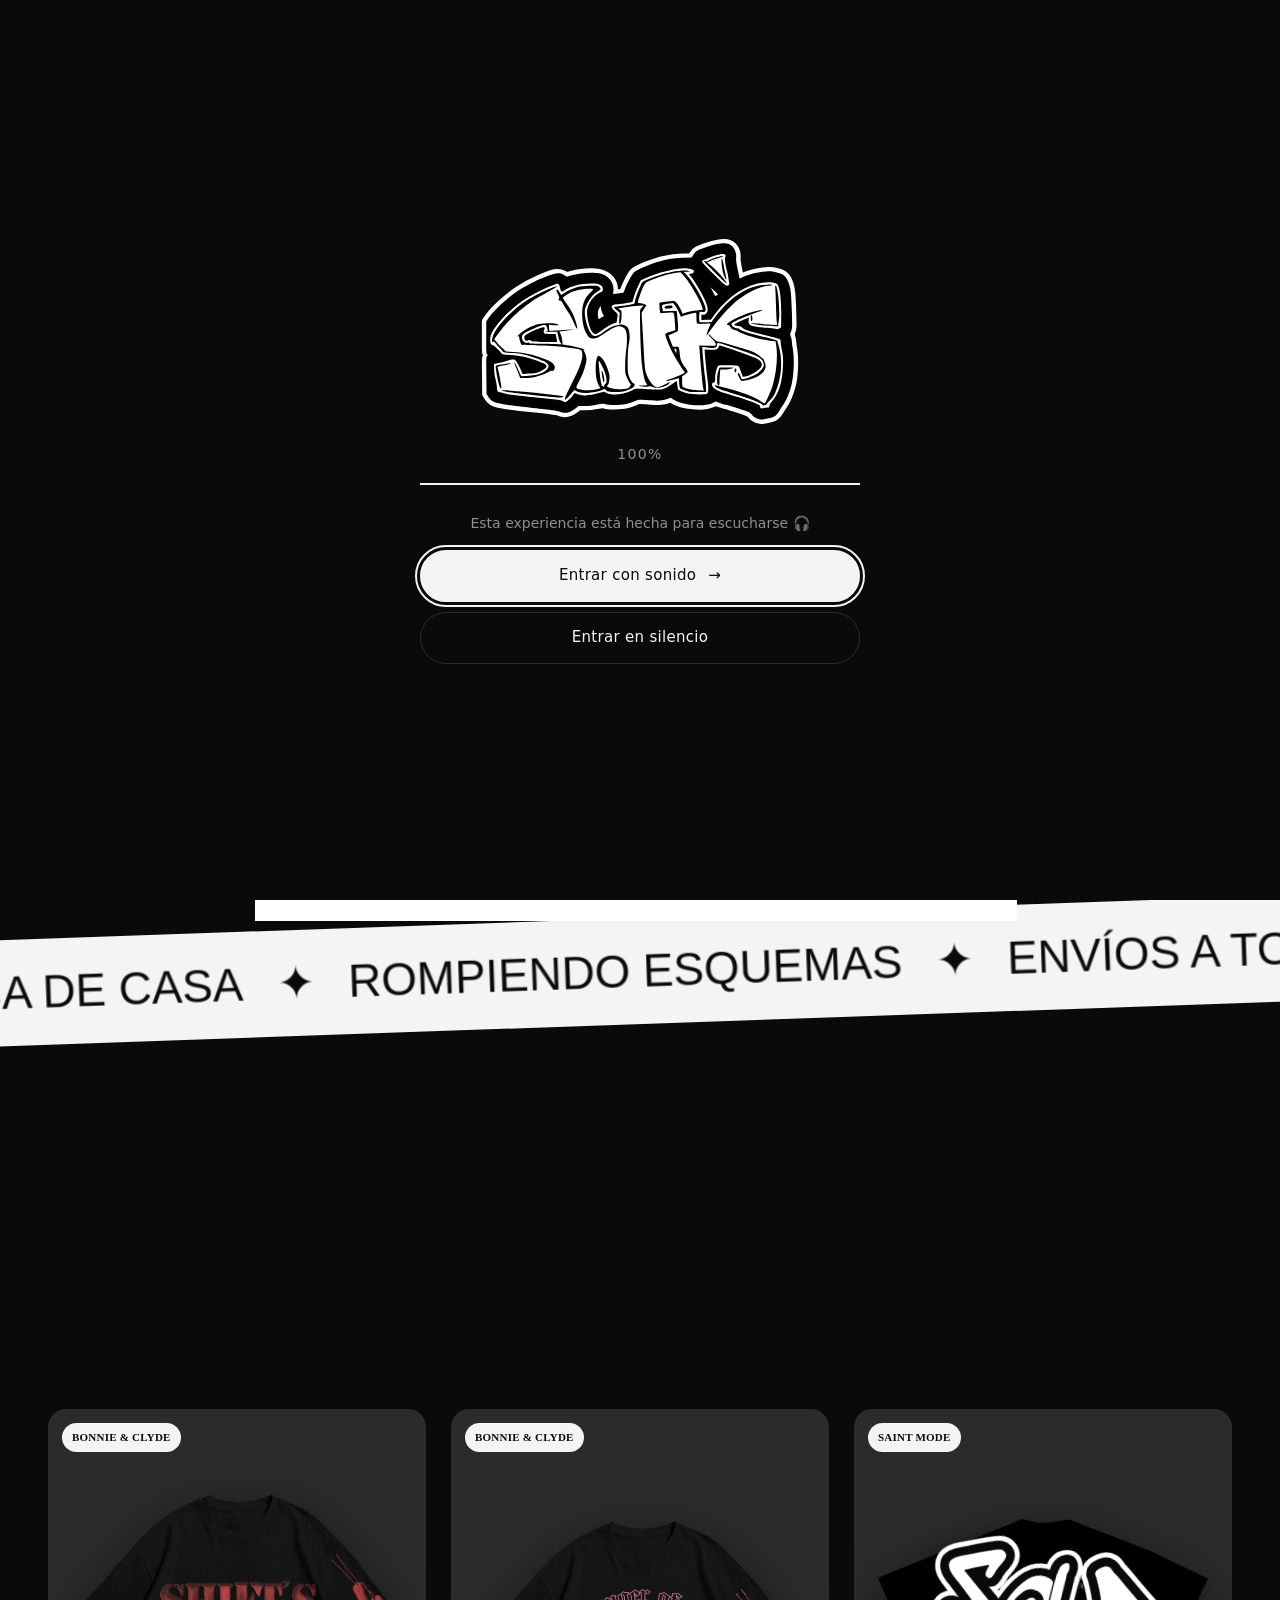
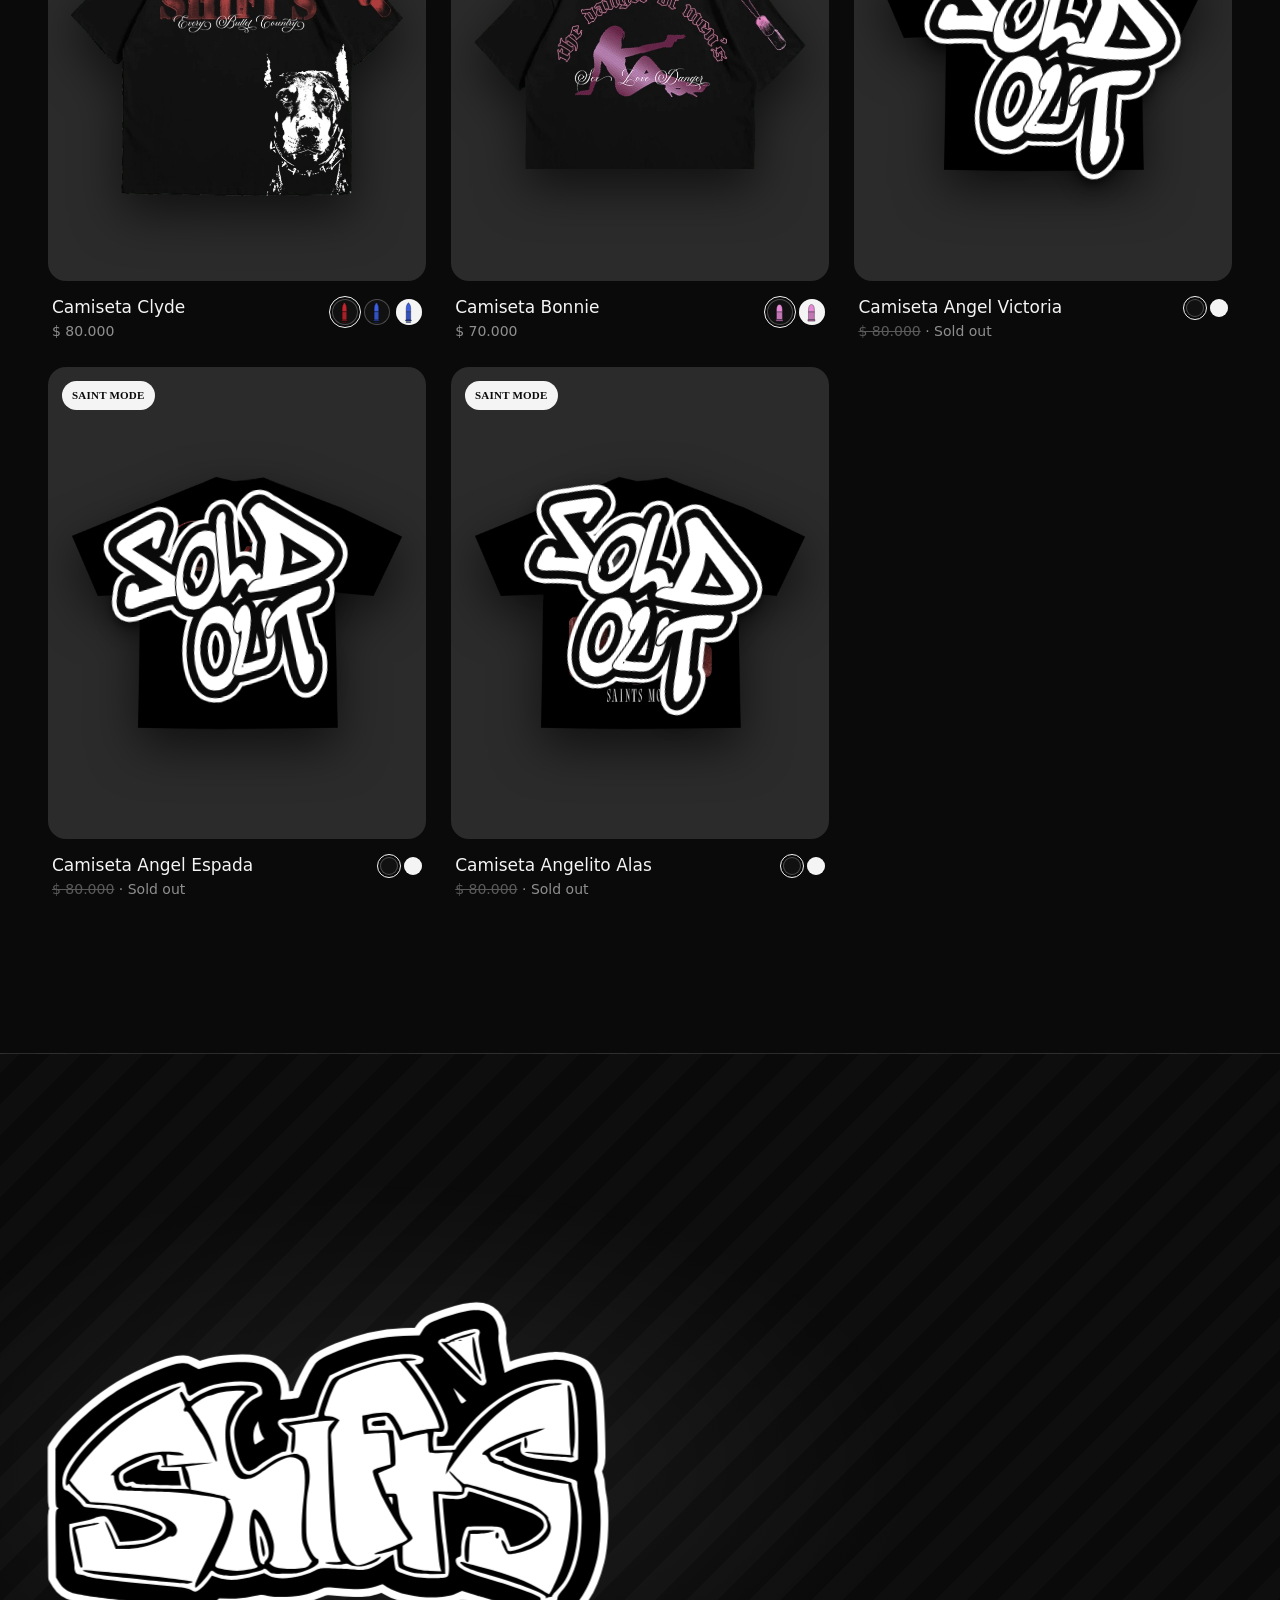
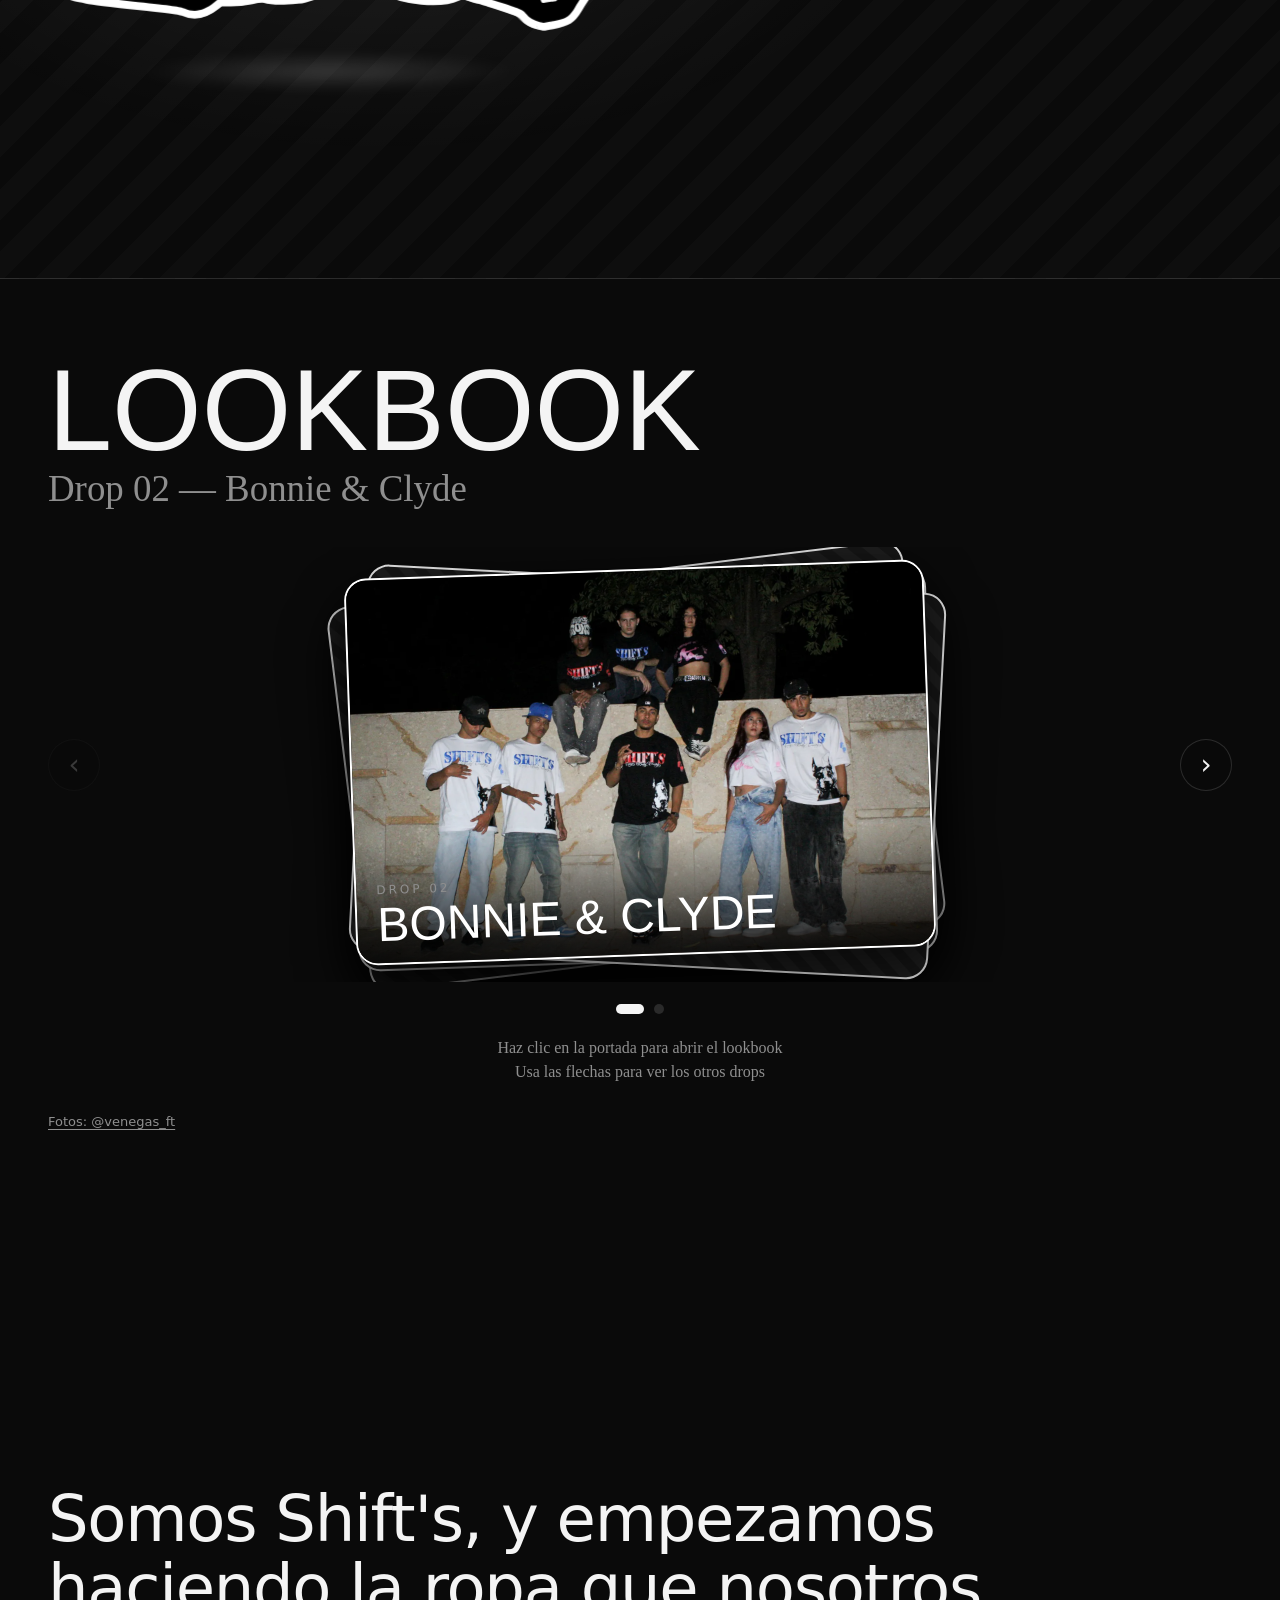
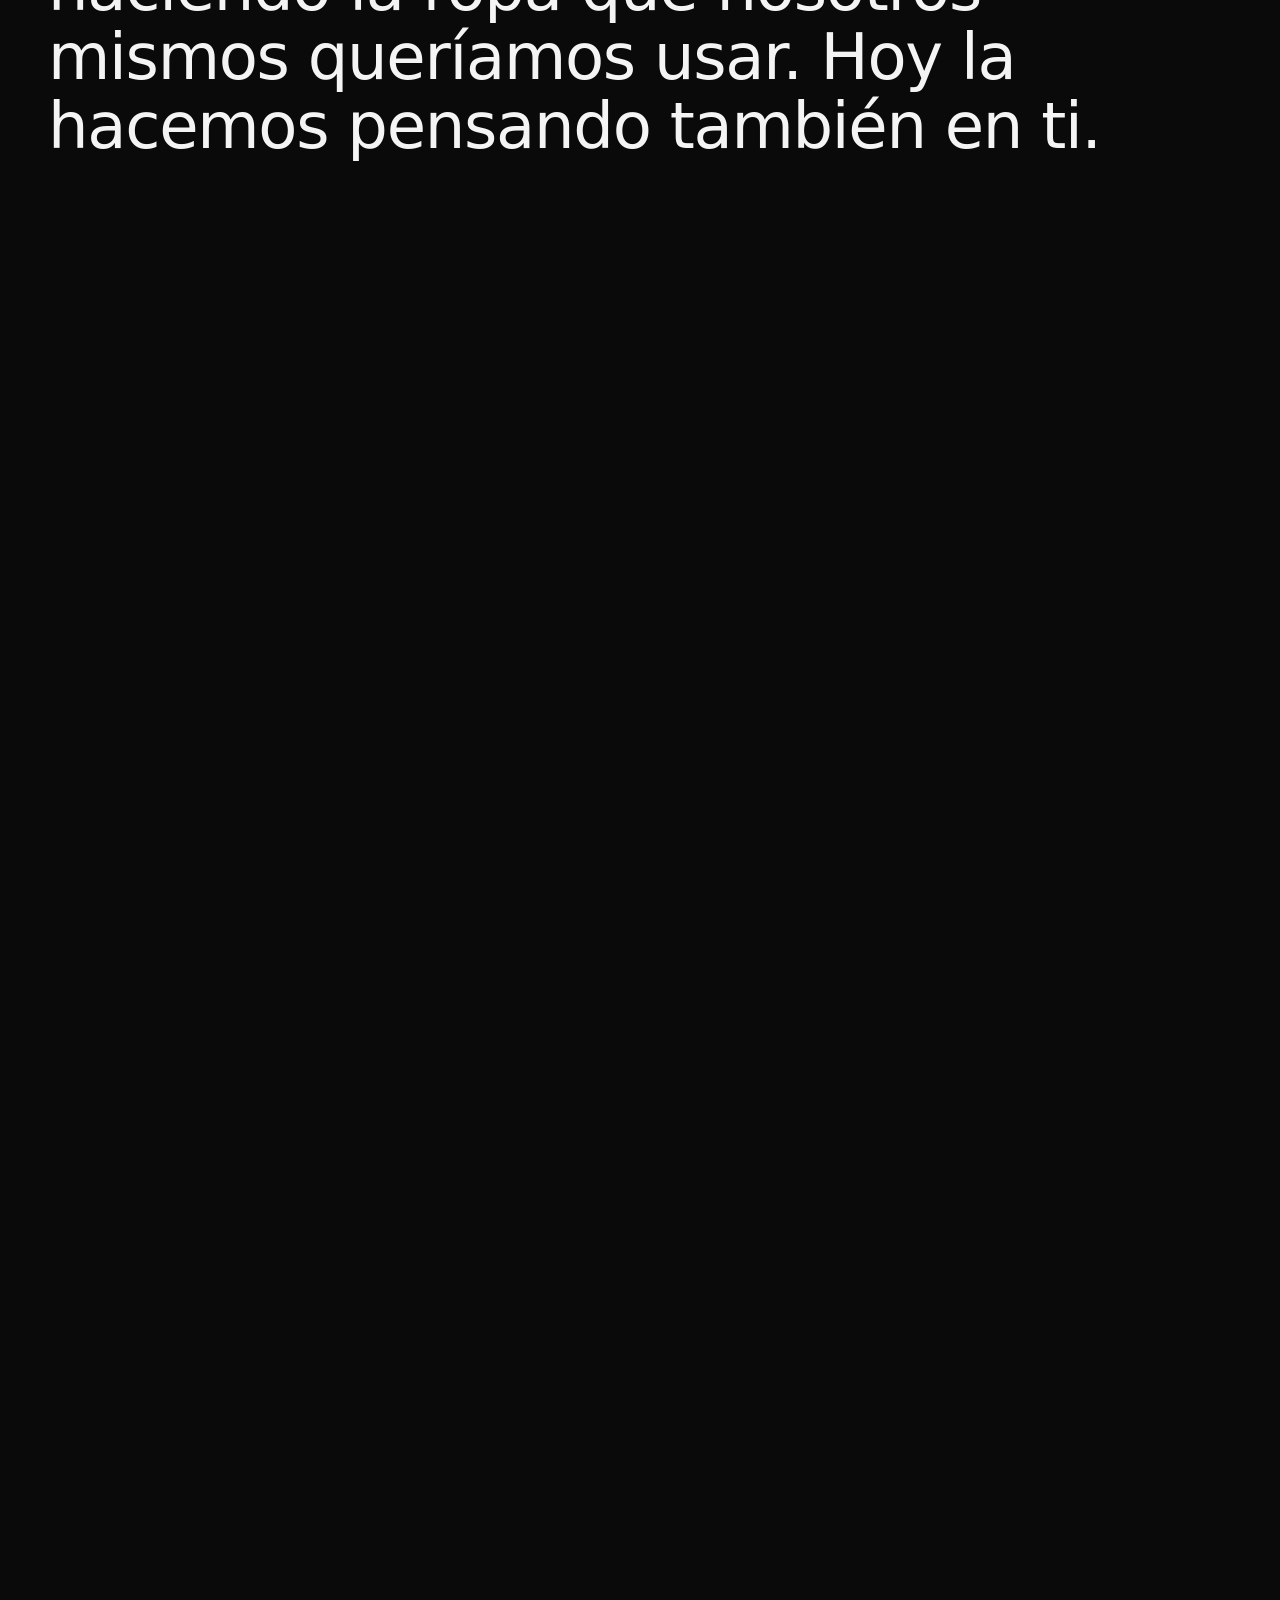
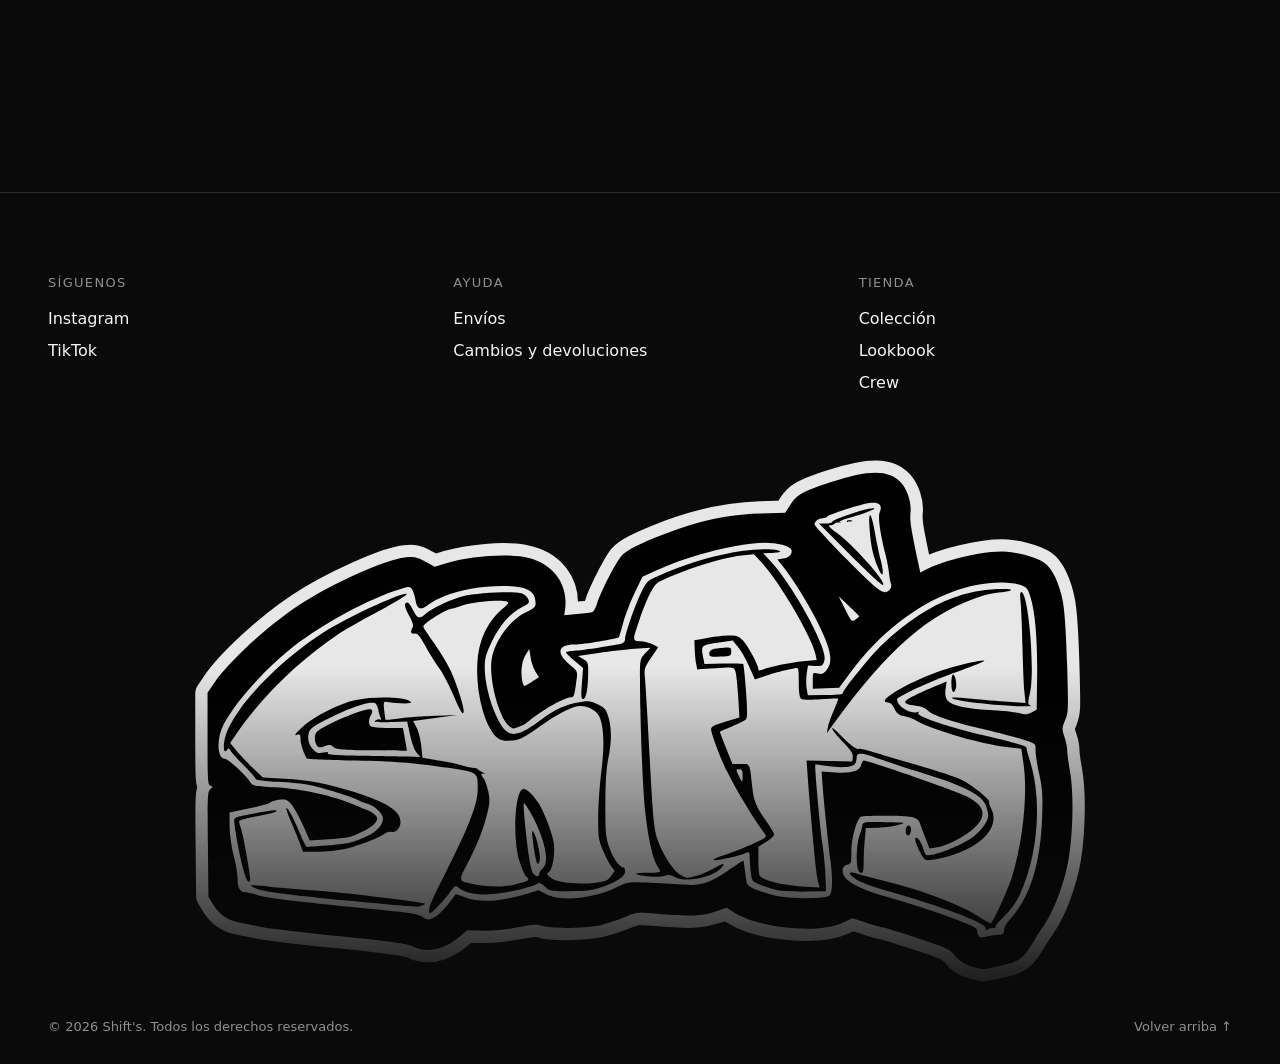
==== commit d814c3c5: "Swaggy: frases nuevas por toda la web (según el drop, la fecha y la hora, lo último que miraste, env" ====
--- a/index.html
+++ b/index.html
@@ -74,14 +74,14 @@
       "./js/components/cart.js": "./js/components/cart.js?v=6e458101",
       "./js/components/crew.js": "./js/components/crew.js?v=964c9a34",
       "./js/components/cursor.js": "./js/components/cursor.js?v=d15bbcf9",
-      "./js/components/drop-lock.js": "./js/components/drop-lock.js?v=05f8fc32",
+      "./js/components/drop-lock.js": "./js/components/drop-lock.js?v=2573f6ba",
       "./js/components/header.js": "./js/components/header.js?v=40fb4220",
       "./js/components/help.js": "./js/components/help.js?v=c3cdf7a6",
       "./js/components/hero.js": "./js/components/hero.js?v=bd91903b",
       "./js/components/loader.js": "./js/components/loader.js?v=172946b4",
       "./js/components/logo3d.js": "./js/components/logo3d.js?v=766ada5b",
       "./js/components/lookbook-deck.js": "./js/components/lookbook-deck.js?v=fb13c86d",
-      "./js/components/lookbook.js": "./js/components/lookbook.js?v=582c76b3",
+      "./js/components/lookbook.js": "./js/components/lookbook.js?v=39cc515b",
       "./js/components/magnetic.js": "./js/components/magnetic.js?v=f62cf8eb",
       "./js/components/manifesto.js": "./js/components/manifesto.js?v=b0ba1172",
       "./js/components/marquee.js": "./js/components/marquee.js?v=5ca6294c",
@@ -89,7 +89,7 @@
       "./js/components/product-art.js": "./js/components/product-art.js?v=f1c7eda1",
       "./js/components/product-card.js": "./js/components/product-card.js?v=414b79b2",
       "./js/components/product-grid.js": "./js/components/product-grid.js?v=92202891",
-      "./js/components/quick-view.js": "./js/components/quick-view.js?v=99300753",
+      "./js/components/quick-view.js": "./js/components/quick-view.js?v=93bc4f36",
       "./js/components/reveal.js": "./js/components/reveal.js?v=1d3f83fc",
       "./js/components/scanner.js": "./js/components/scanner.js?v=570b726f",
       "./js/components/swaggy/art.js": "./js/components/swaggy/art.js?v=f1ceb202",
@@ -107,13 +107,14 @@
       "./js/components/swaggy/games/scenes.js": "./js/components/swaggy/games/scenes.js?v=d9dce8ed",
       "./js/components/swaggy/games/stack.js": "./js/components/swaggy/games/stack.js?v=33dbffe2",
       "./js/components/swaggy/games/tap-drop.js": "./js/components/swaggy/games/tap-drop.js?v=e552210c",
-      "./js/components/swaggy/roam.js": "./js/components/swaggy/roam.js?v=d94702c5",
-      "./js/components/swaggy/spot.js": "./js/components/swaggy/spot.js?v=595c7692",
+      "./js/components/swaggy/phrases.js": "./js/components/swaggy/phrases.js?v=59de8cb3",
+      "./js/components/swaggy/roam.js": "./js/components/swaggy/roam.js?v=46a566c0",
+      "./js/components/swaggy/spot.js": "./js/components/swaggy/spot.js?v=1ce83b19",
       "./js/components/swaggy/sw3d.js": "./js/components/swaggy/sw3d.js?v=d4be7a42",
       "./js/components/toast.js": "./js/components/toast.js?v=f55399e9",
-      "./js/components/vault.js": "./js/components/vault.js?v=af313f69",
+      "./js/components/vault.js": "./js/components/vault.js?v=8b2be4fa",
       "./js/components/xray.js": "./js/components/xray.js?v=3eb6805a",
-      "./js/config.js": "./js/config.js?v=b3aa6ecc",
+      "./js/config.js": "./js/config.js?v=6e8a60bc",
       "./js/core/bus.js": "./js/core/bus.js?v=5e70cdf0",
       "./js/core/cart-store.js": "./js/core/cart-store.js?v=00db101a",
       "./js/core/drop-state.js": "./js/core/drop-state.js?v=7890fa81",
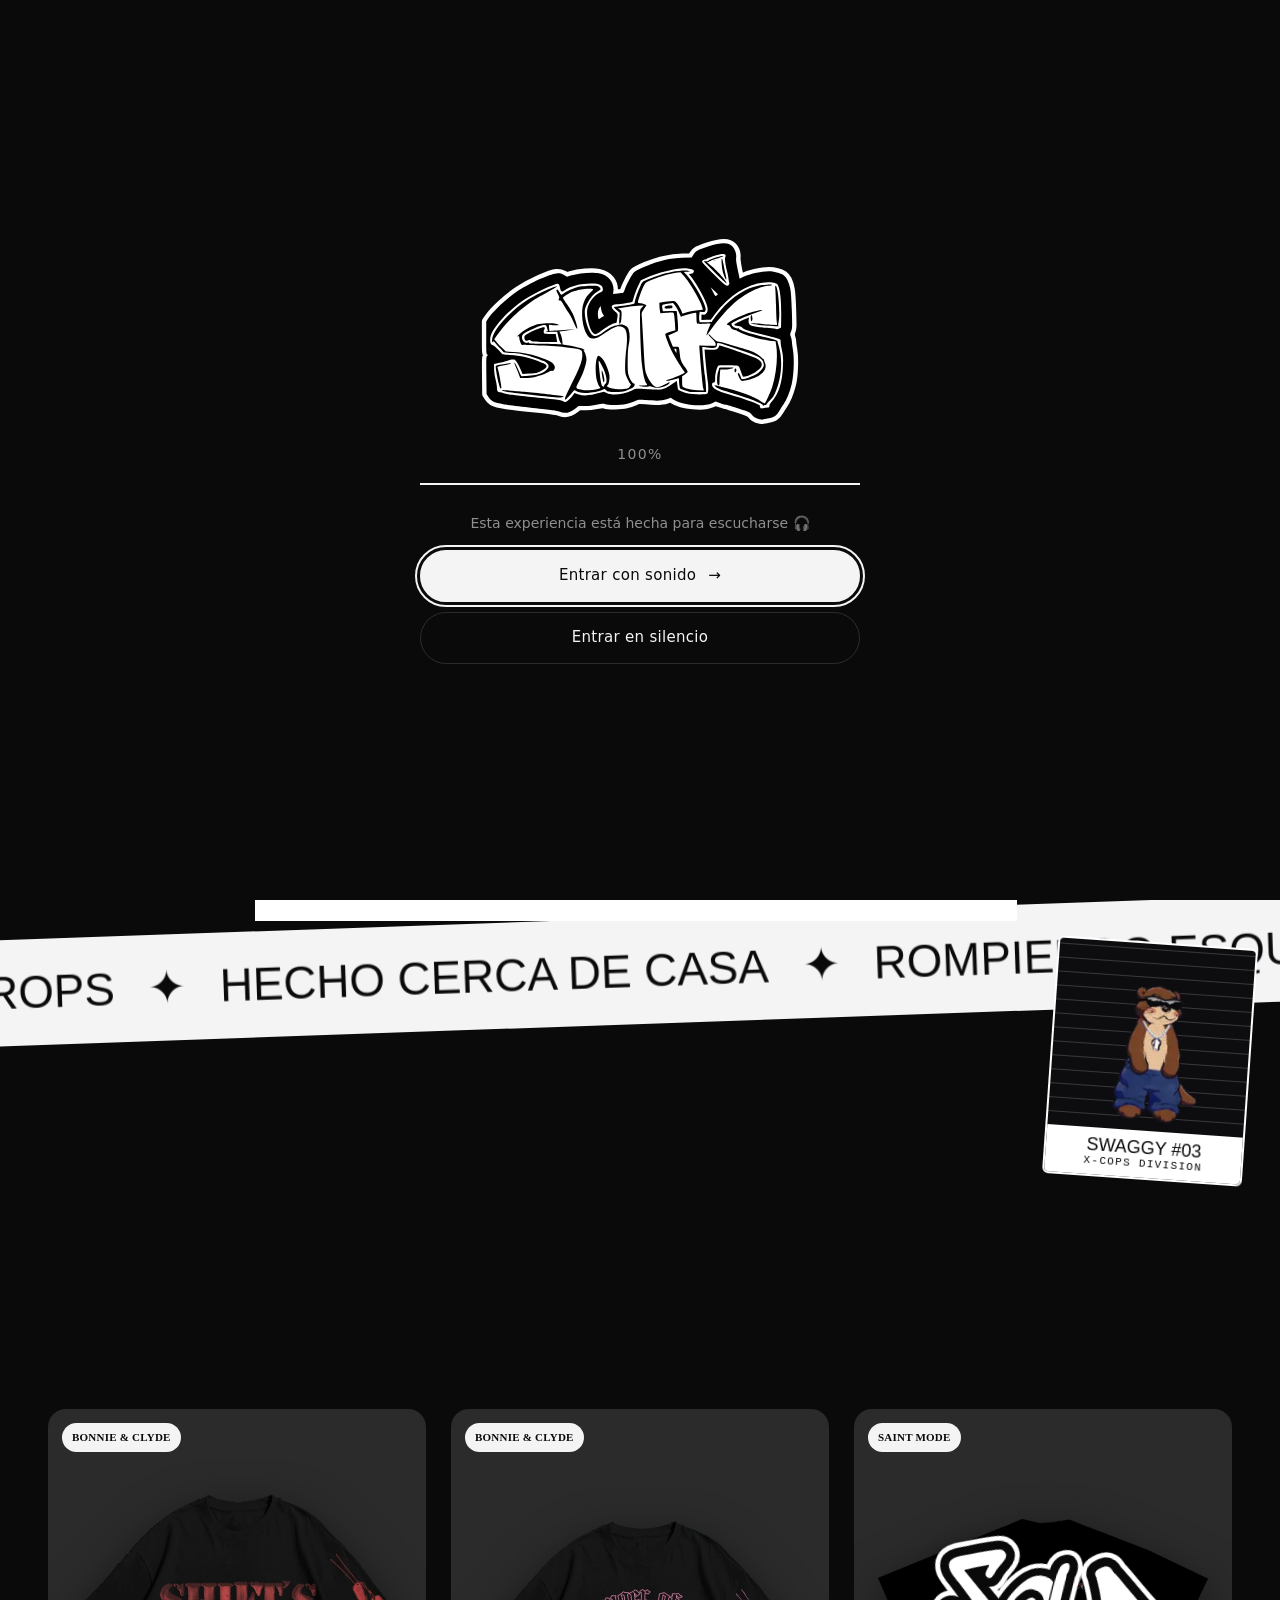
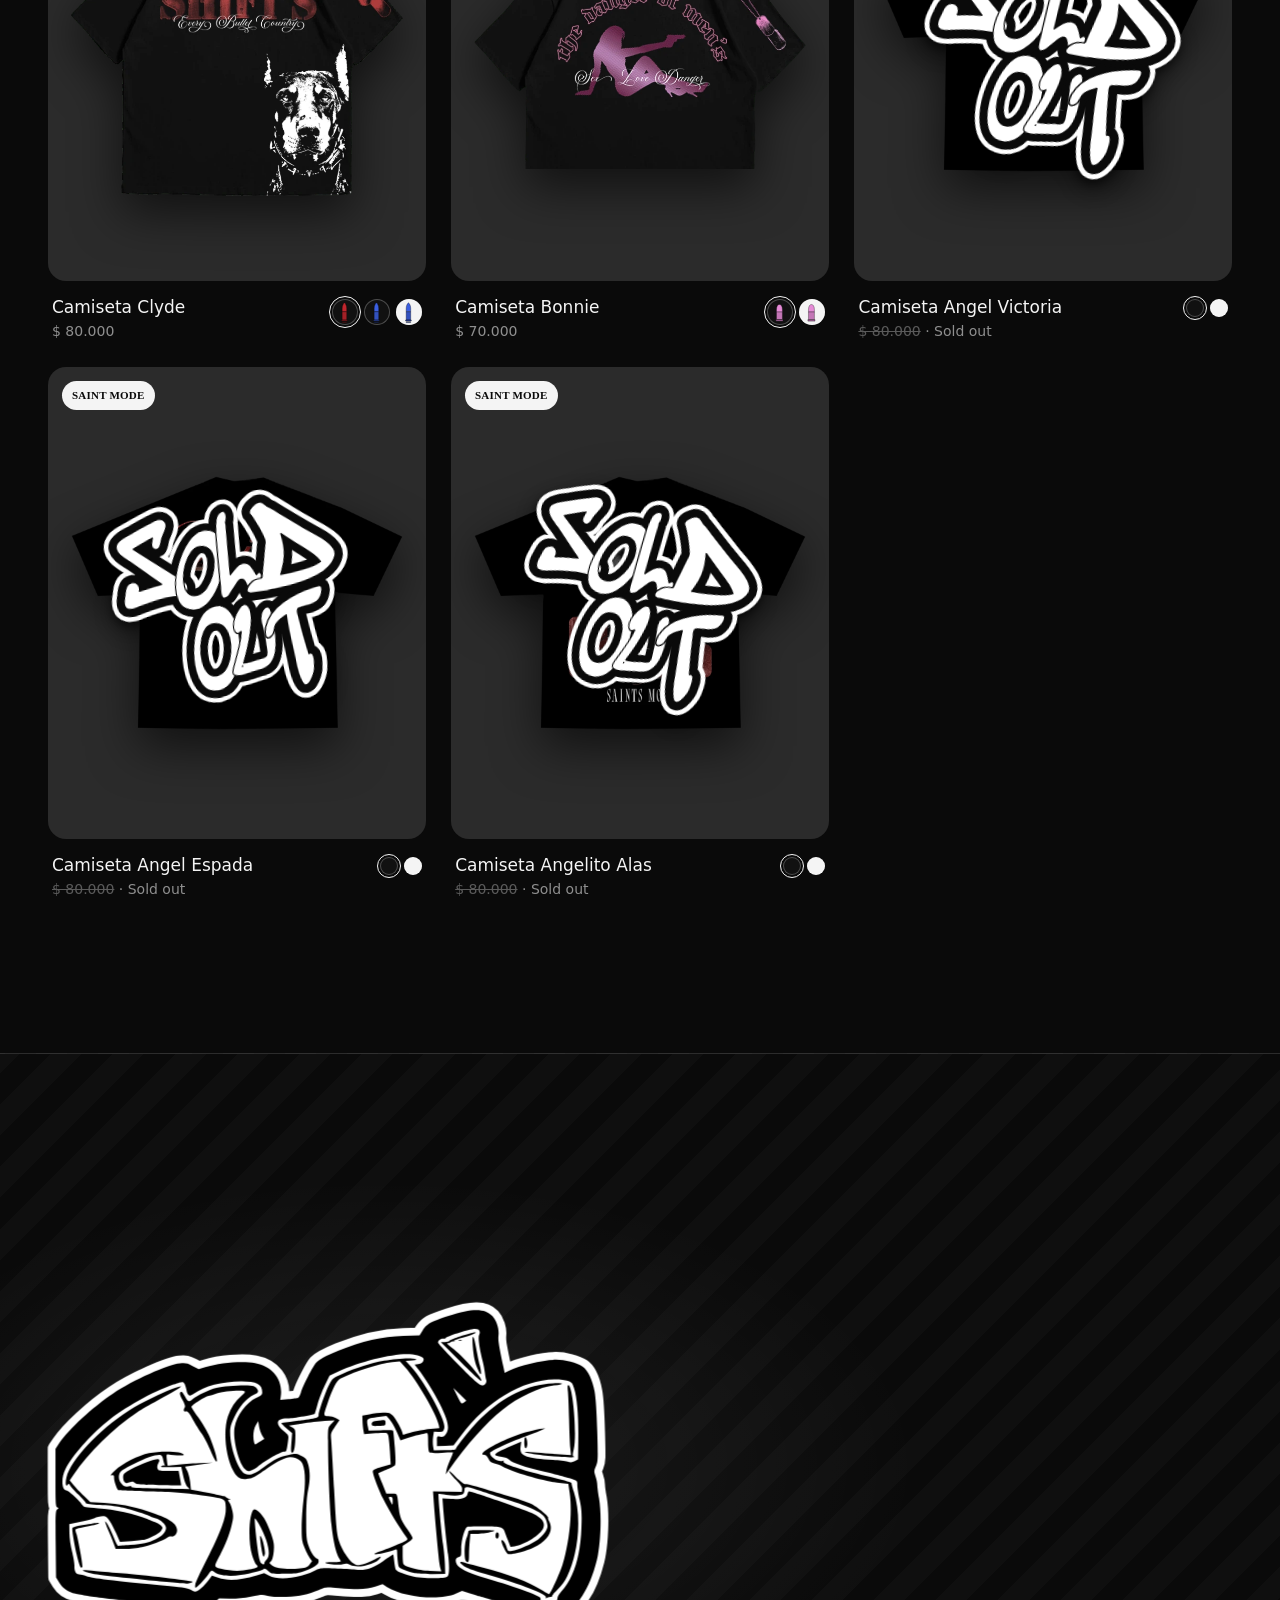
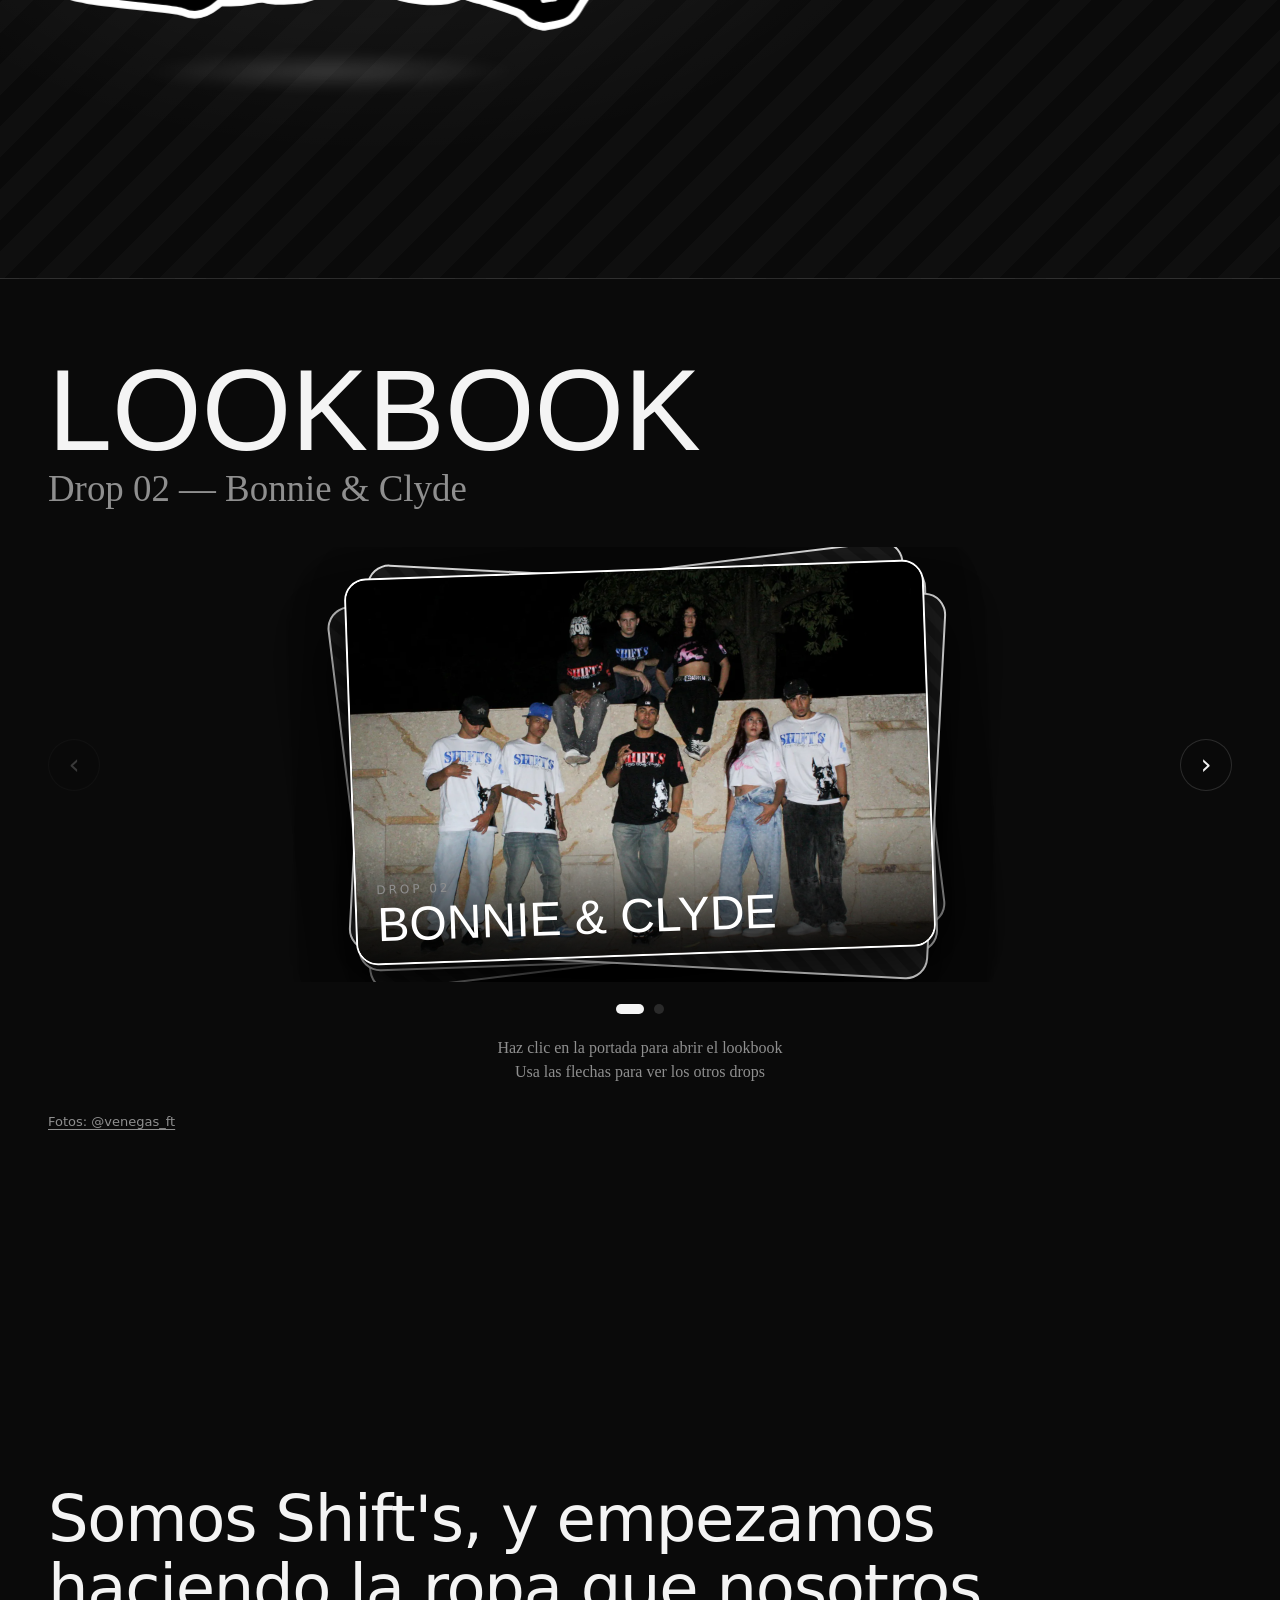
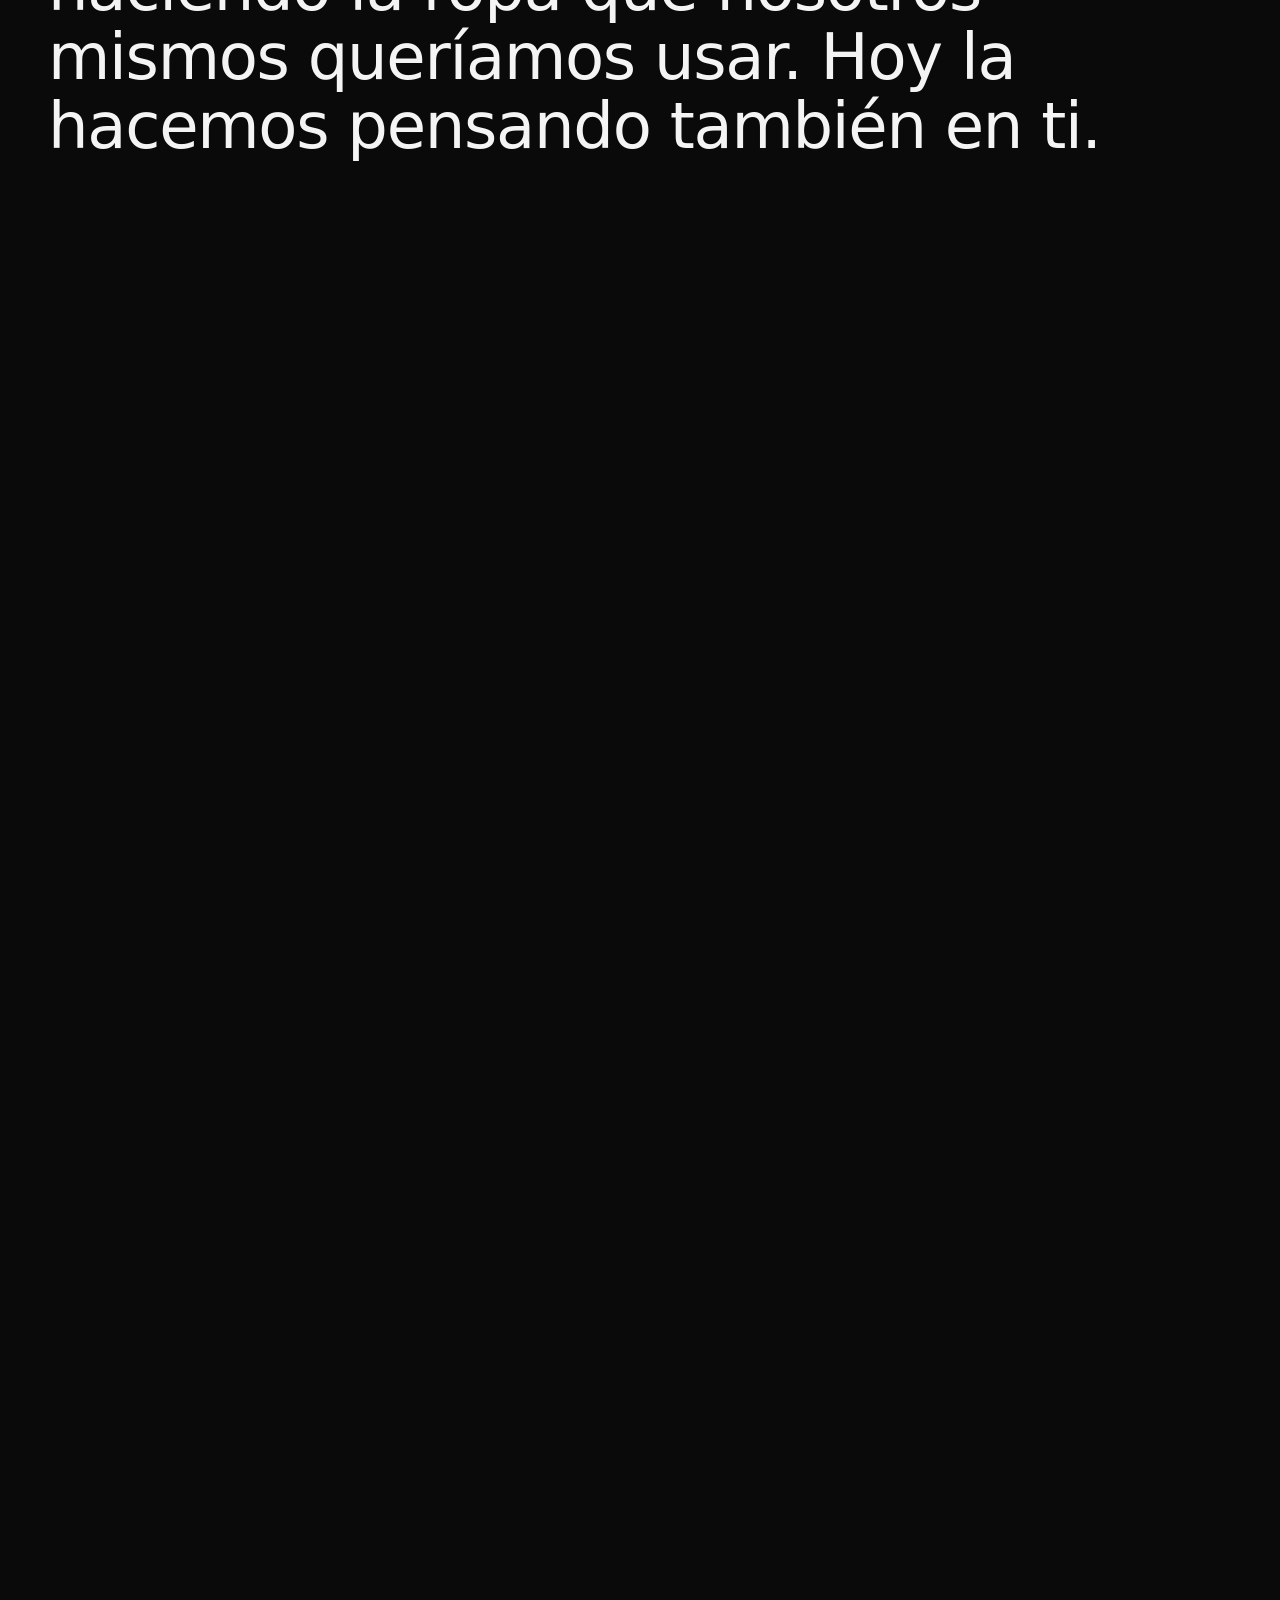
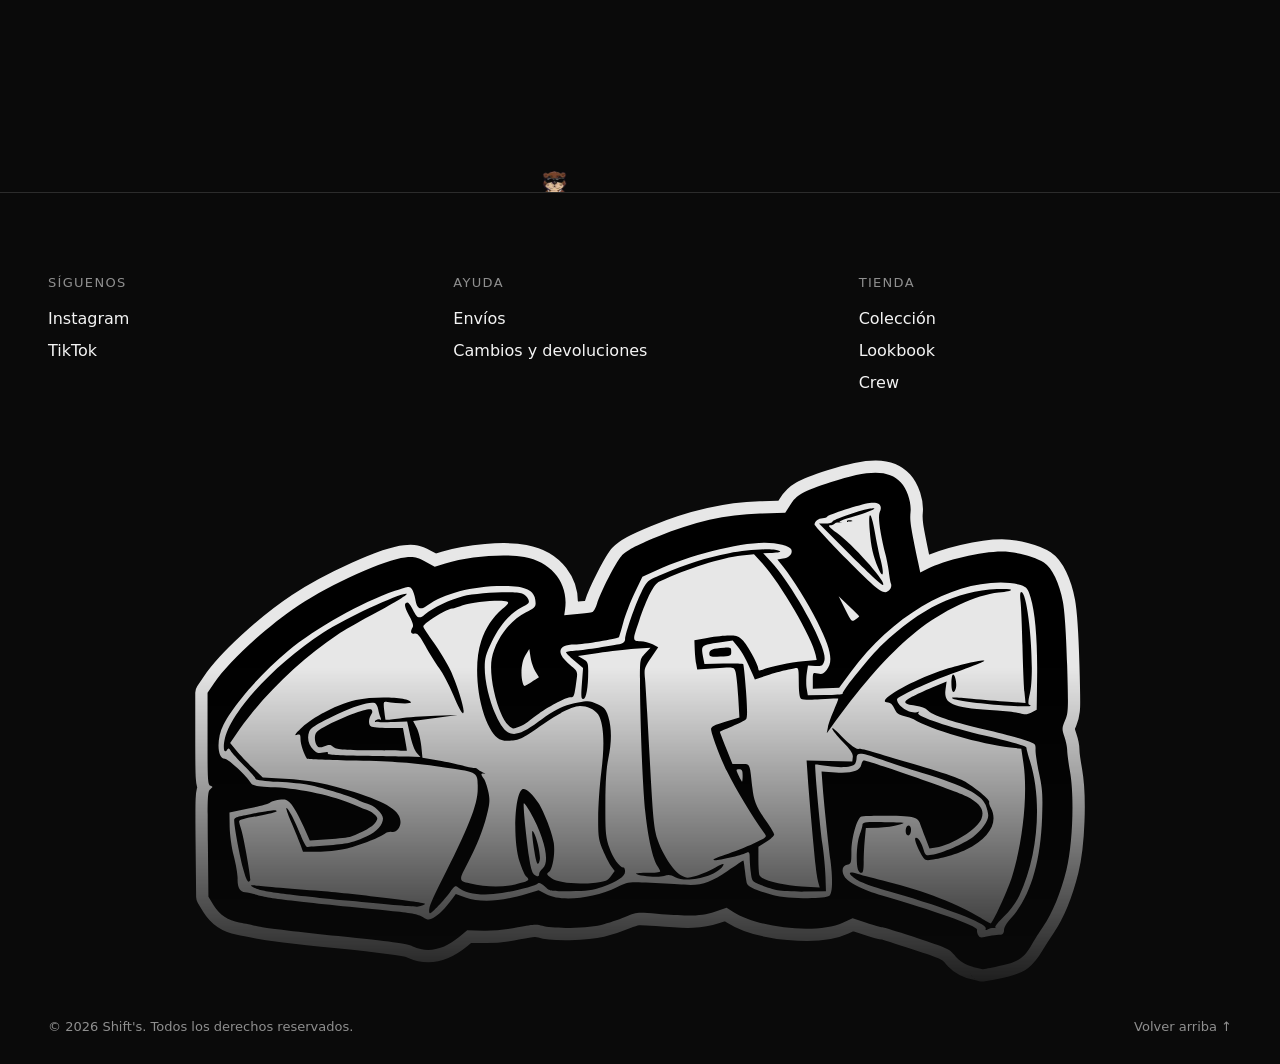
==== commit 2c1c5cd4: "Swaggy: clóset con 6 outfits grabados del modelo 3D (Clyde, Bonnie, Saint Mode, X-Cops con gorra y p" ====
--- a/index.html
+++ b/index.html
@@ -37,7 +37,7 @@
   <link rel="stylesheet" href="css/sections.css?v=65b5e4e5">
   <link rel="stylesheet" href="css/vault.css?v=2a14a7b3">
   <link rel="stylesheet" href="css/drop.css?v=0e7fd3a0">
-  <link rel="stylesheet" href="css/swaggy.css?v=b9497802">
+  <link rel="stylesheet" href="css/swaggy.css?v=93f00f99">
   <link rel="stylesheet" href="css/animations.css?v=90533688">
 
   <script>
@@ -74,7 +74,7 @@
       "./js/components/cart.js": "./js/components/cart.js?v=6e458101",
       "./js/components/crew.js": "./js/components/crew.js?v=964c9a34",
       "./js/components/cursor.js": "./js/components/cursor.js?v=d15bbcf9",
-      "./js/components/drop-lock.js": "./js/components/drop-lock.js?v=2573f6ba",
+      "./js/components/drop-lock.js": "./js/components/drop-lock.js?v=5812ef43",
       "./js/components/header.js": "./js/components/header.js?v=40fb4220",
       "./js/components/help.js": "./js/components/help.js?v=c3cdf7a6",
       "./js/components/hero.js": "./js/components/hero.js?v=bd91903b",
@@ -93,6 +93,7 @@
       "./js/components/reveal.js": "./js/components/reveal.js?v=1d3f83fc",
       "./js/components/scanner.js": "./js/components/scanner.js?v=570b726f",
       "./js/components/swaggy/art.js": "./js/components/swaggy/art.js?v=f1ceb202",
+      "./js/components/swaggy/closet.js": "./js/components/swaggy/closet.js?v=66022162",
       "./js/components/swaggy/games/catch-can.js": "./js/components/swaggy/games/catch-can.js?v=cc91ceaf",
       "./js/components/swaggy/games/combo.js": "./js/components/swaggy/games/combo.js?v=278a5035",
       "./js/components/swaggy/games/flap.js": "./js/components/swaggy/games/flap.js?v=18fb5d02",
@@ -107,14 +108,15 @@
       "./js/components/swaggy/games/scenes.js": "./js/components/swaggy/games/scenes.js?v=d9dce8ed",
       "./js/components/swaggy/games/stack.js": "./js/components/swaggy/games/stack.js?v=33dbffe2",
       "./js/components/swaggy/games/tap-drop.js": "./js/components/swaggy/games/tap-drop.js?v=e552210c",
+      "./js/components/swaggy/moves.js": "./js/components/swaggy/moves.js?v=a8622f8e",
       "./js/components/swaggy/phrases.js": "./js/components/swaggy/phrases.js?v=59de8cb3",
-      "./js/components/swaggy/roam.js": "./js/components/swaggy/roam.js?v=46a566c0",
-      "./js/components/swaggy/spot.js": "./js/components/swaggy/spot.js?v=1ce83b19",
-      "./js/components/swaggy/sw3d.js": "./js/components/swaggy/sw3d.js?v=d4be7a42",
+      "./js/components/swaggy/roam.js": "./js/components/swaggy/roam.js?v=f6ce9772",
+      "./js/components/swaggy/spot.js": "./js/components/swaggy/spot.js?v=f001fc6d",
+      "./js/components/swaggy/sw3d.js": "./js/components/swaggy/sw3d.js?v=558da5f6",
       "./js/components/toast.js": "./js/components/toast.js?v=f55399e9",
       "./js/components/vault.js": "./js/components/vault.js?v=8b2be4fa",
-      "./js/components/xray.js": "./js/components/xray.js?v=3eb6805a",
-      "./js/config.js": "./js/config.js?v=6e8a60bc",
+      "./js/components/xray.js": "./js/components/xray.js?v=9576444f",
+      "./js/config.js": "./js/config.js?v=3f8a1986",
       "./js/core/bus.js": "./js/core/bus.js?v=5e70cdf0",
       "./js/core/cart-store.js": "./js/core/cart-store.js?v=00db101a",
       "./js/core/drop-state.js": "./js/core/drop-state.js?v=7890fa81",
@@ -122,7 +124,7 @@
       "./js/data/lookbook.js": "./js/data/lookbook.js?v=6f599063",
       "./js/data/products.js": "./js/data/products.js?v=15e4f152",
       "./js/data/xray-items.js": "./js/data/xray-items.js?v=8337c572",
-      "./js/main.js": "./js/main.js?v=56c1d7c1",
+      "./js/main.js": "./js/main.js?v=2fc79bb2",
       "./js/utils/dom.js": "./js/utils/dom.js?v=9f430828",
       "./js/utils/format.js": "./js/utils/format.js?v=1576479a",
       "./js/utils/perf.js": "./js/utils/perf.js?v=1b911291",
@@ -132,7 +134,7 @@
   }
   </script>
   <!-- importmap:end -->
-  <script type="module" src="js/main.js?v=56c1d7c1"></script>
+  <script type="module" src="js/main.js?v=2fc79bb2"></script>
 </head>
 <body>
   <a class="skip-link" href="#tienda">Saltar a la tienda</a>
--- a/css/swaggy.css
+++ b/css/swaggy.css
@@ -1218,3 +1218,340 @@
   image-rendering: pixelated;
   image-rendering: crisp-edges;
 }
+
+/* ---------- Clóset de Swaggy ---------- */
+.parche__closet-btn {
+  background: #fff;
+}
+
+.closet {
+  position: absolute;
+  top: 70px;
+  right: clamp(10px, 2vw, 24px);
+  bottom: clamp(10px, 2vw, 24px);
+  z-index: 5;
+  width: min(380px, calc(100vw - 20px));
+  display: flex;
+  flex-direction: column;
+  gap: 12px;
+  padding: 16px;
+  border: 2px solid var(--fg);
+  border-radius: 18px;
+  background: linear-gradient(180deg, #171717, #0c0c0c);
+  box-shadow: 0 30px 60px rgba(0, 0, 0, 0.6);
+  opacity: 0;
+  transform: translateX(24px);
+  transition: opacity 0.25s, transform 0.3s var(--ease);
+}
+
+.closet.is-open {
+  opacity: 1;
+  transform: none;
+}
+
+.closet__head {
+  display: flex;
+  align-items: center;
+  justify-content: space-between;
+  gap: 10px;
+}
+
+.closet__title {
+  margin: 0;
+  font-family: var(--font-display);
+  font-size: 24px;
+  text-transform: uppercase;
+}
+
+.closet__list {
+  flex: 1;
+  min-height: 0;
+  overflow-y: auto;
+  display: grid;
+  grid-template-columns: repeat(2, minmax(0, 1fr));
+  gap: 10px;
+  margin: 0;
+  padding: 0;
+  list-style: none;
+  overscroll-behavior: contain;
+}
+
+.closet__item {
+  width: 100%;
+  display: grid;
+  justify-items: center;
+  gap: 6px;
+  padding: 10px 8px 12px;
+  border: 1px solid var(--line);
+  border-radius: 14px;
+  background: rgba(255, 255, 255, 0.03);
+  color: var(--fg);
+  font: inherit;
+  cursor: pointer;
+  transition: border-color 0.2s, background 0.2s;
+}
+
+.closet__item.is-on {
+  border-color: var(--fg);
+  background: rgba(255, 255, 255, 0.09);
+}
+
+.closet__item.is-locked {
+  cursor: not-allowed;
+}
+
+.closet__item.is-locked .closet__thumb {
+  filter: brightness(0) invert(0.25);
+}
+
+.closet__item.is-shake {
+  animation: closet-shake 0.35s;
+}
+
+@keyframes closet-shake {
+  25% { transform: translateX(-4px); }
+  50% { transform: translateX(4px); }
+  75% { transform: translateX(-2px); }
+}
+
+.closet__thumb {
+  width: 92px;
+  height: 100px;
+  background-repeat: no-repeat;
+  background-position: 0 0;
+  /* las tiras traen muchos cuadros: se ve solo el primero */
+  background-size: auto 100%;
+}
+
+.closet__name {
+  font-size: 13px;
+  font-weight: 600;
+  text-align: center;
+}
+
+.closet__hint {
+  font-size: 11px;
+  line-height: 1.3;
+  text-align: center;
+  color: var(--muted);
+}
+
+.closet__photo {
+  justify-content: center;
+}
+
+@media (hover: hover) {
+  .closet__item:not(.is-locked):hover {
+    border-color: var(--fg);
+  }
+}
+
+/* ---------- Movimientos especiales de Swaggy ---------- */
+/* Rayos X: cuando parpadea el logo del Drop 03, Swaggy sale en radiografía */
+html.is-xray-flash .sw3d__img {
+  filter: grayscale(1) invert(1) brightness(1.15) drop-shadow(0 0 6px var(--xr, #9b4dff));
+}
+
+/* Patineta: cruza la pantalla por abajo */
+.swaggy-skate {
+  --w: clamp(80px, 9vw, 120px);
+  position: fixed;
+  left: 0;
+  bottom: 6px;
+  z-index: 84;
+  width: var(--w);
+  pointer-events: none;
+  transform: translateX(-140%);
+  visibility: hidden;
+}
+
+.swaggy-skate.is-go {
+  visibility: visible;
+  animation: swaggy-skate 5s linear forwards;
+}
+
+.swaggy-skate.is-left.is-go {
+  animation-name: swaggy-skate-back;
+}
+
+.swaggy-skate.is-left .swaggy-skate__rider,
+.swaggy-skate.is-left .swaggy-skate__board {
+  scale: -1 1;
+}
+
+.swaggy-skate__rider .sw3d {
+  width: 100%;
+  filter: drop-shadow(0 8px 14px rgba(0, 0, 0, 0.5));
+}
+
+.swaggy-skate__board {
+  display: block;
+  width: 110%;
+  margin: -14% 0 0 -5%;
+}
+
+.swaggy-skate.is-go .swaggy-skate__rider {
+  animation: swaggy-bob 0.5s ease-in-out infinite;
+}
+
+@keyframes swaggy-skate {
+  from { transform: translateX(-140%); }
+  to { transform: translateX(calc(100vw + 40%)); }
+}
+
+@keyframes swaggy-skate-back {
+  from { transform: translateX(calc(100vw + 40%)); }
+  to { transform: translateX(-140%); }
+}
+
+@keyframes swaggy-bob {
+  50% { translate: 0 -3px; }
+}
+
+/* Grafiti en el pie de página */
+.swaggy-graffiti {
+  position: absolute;
+  right: clamp(10px, 4vw, 60px);
+  top: -18px;
+  width: clamp(150px, 18vw, 230px);
+  height: clamp(110px, 12vw, 150px);
+  pointer-events: none;
+  translate: 0 -100%;
+}
+
+.swaggy-graffiti__guy {
+  position: absolute;
+  right: 0;
+  bottom: 0;
+  width: 46%;
+  opacity: 0;
+  transform: translateY(30%);
+  transition: opacity 0.3s, transform 0.5s var(--ease);
+}
+
+.swaggy-graffiti__guy .sw3d {
+  width: 100%;
+}
+
+.swaggy-graffiti__logo {
+  position: absolute;
+  left: 0;
+  top: 8%;
+  width: 62%;
+  transform: rotate(-8deg);
+  clip-path: inset(0 100% 0 0);
+  filter: drop-shadow(0 0 10px rgba(255, 255, 255, 0.25));
+}
+
+.swaggy-graffiti.is-on .swaggy-graffiti__guy {
+  opacity: 1;
+  transform: none;
+}
+
+.swaggy-graffiti.is-on .swaggy-graffiti__logo {
+  animation: swaggy-spray 1.6s steps(12, end) 0.5s forwards;
+}
+
+@keyframes swaggy-spray {
+  to { clip-path: inset(0 0 0 0); }
+}
+
+/* Lluvia de billetes al hacer el pedido */
+.swaggy-rain {
+  position: fixed;
+  inset: 0;
+  z-index: 700;
+  pointer-events: none;
+  overflow: hidden;
+}
+
+.swaggy-rain span {
+  position: absolute;
+  top: -12%;
+  width: clamp(60px, 8vw, 110px);
+  aspect-ratio: 1;
+  background: #b9f5c3;
+  -webkit-mask: no-repeat center / contain;
+  mask: no-repeat center / contain;
+  animation: swaggy-rain 2.6s ease-in var(--d, 0s) forwards;
+}
+
+@keyframes swaggy-rain {
+  to { transform: translate(var(--x, 0), 125vh) rotate(var(--r, 180deg)); }
+}
+
+/* Ficha policial (Drop 03) */
+.swaggy-mugshot {
+  position: fixed;
+  right: clamp(10px, 3vw, 30px);
+  bottom: clamp(10px, 3vw, 30px);
+  z-index: 84;
+  width: clamp(150px, 16vw, 200px);
+  padding: 10px 10px 0;
+  border: 2px solid #fff;
+  border-radius: 6px;
+  background: #0d0d10;
+  overflow: hidden;
+  pointer-events: none;
+  transform: translateY(130%) rotate(4deg);
+  transition: transform 0.6s cubic-bezier(0.3, 1.4, 0.5, 1);
+}
+
+.swaggy-mugshot.is-in {
+  transform: rotate(-2deg);
+  animation: swaggy-flash 0.35s ease-out 0.5s 2;
+}
+
+@keyframes swaggy-flash {
+  0% { box-shadow: 0 0 0 0 rgba(255, 255, 255, 0); }
+  30% { box-shadow: 0 0 0 999px rgba(255, 255, 255, 0.25); }
+  100% { box-shadow: 0 0 0 0 rgba(255, 255, 255, 0); }
+}
+
+.swaggy-mugshot__chart {
+  position: absolute;
+  inset: 0 0 26% 0;
+  background: repeating-linear-gradient(0deg, rgba(255, 255, 255, 0.18) 0 1px, transparent 1px 14px);
+}
+
+.swaggy-mugshot__guy {
+  position: relative;
+}
+
+.swaggy-mugshot__guy .sw3d {
+  width: 100%;
+}
+
+.swaggy-mugshot__sign {
+  position: relative;
+  display: grid;
+  margin: -8% -10px 0;
+  padding: 8px 6px;
+  background: #fff;
+  color: #0a0a0a;
+  font-family: 'Black Ops One', var(--font-display);
+  font-size: 18px;
+  text-align: center;
+  line-height: 1.1;
+}
+
+.swaggy-mugshot__sign small {
+  font-family: 'Share Tech Mono', monospace;
+  font-size: 11px;
+  letter-spacing: 0.12em;
+}
+
+@media (max-width: 720px) {
+  .parche__closet-label {
+    display: none;
+  }
+
+  .closet {
+    top: auto;
+    left: 10px;
+    right: 10px;
+    bottom: 10px;
+    width: auto;
+    max-height: 72svh;
+  }
+}
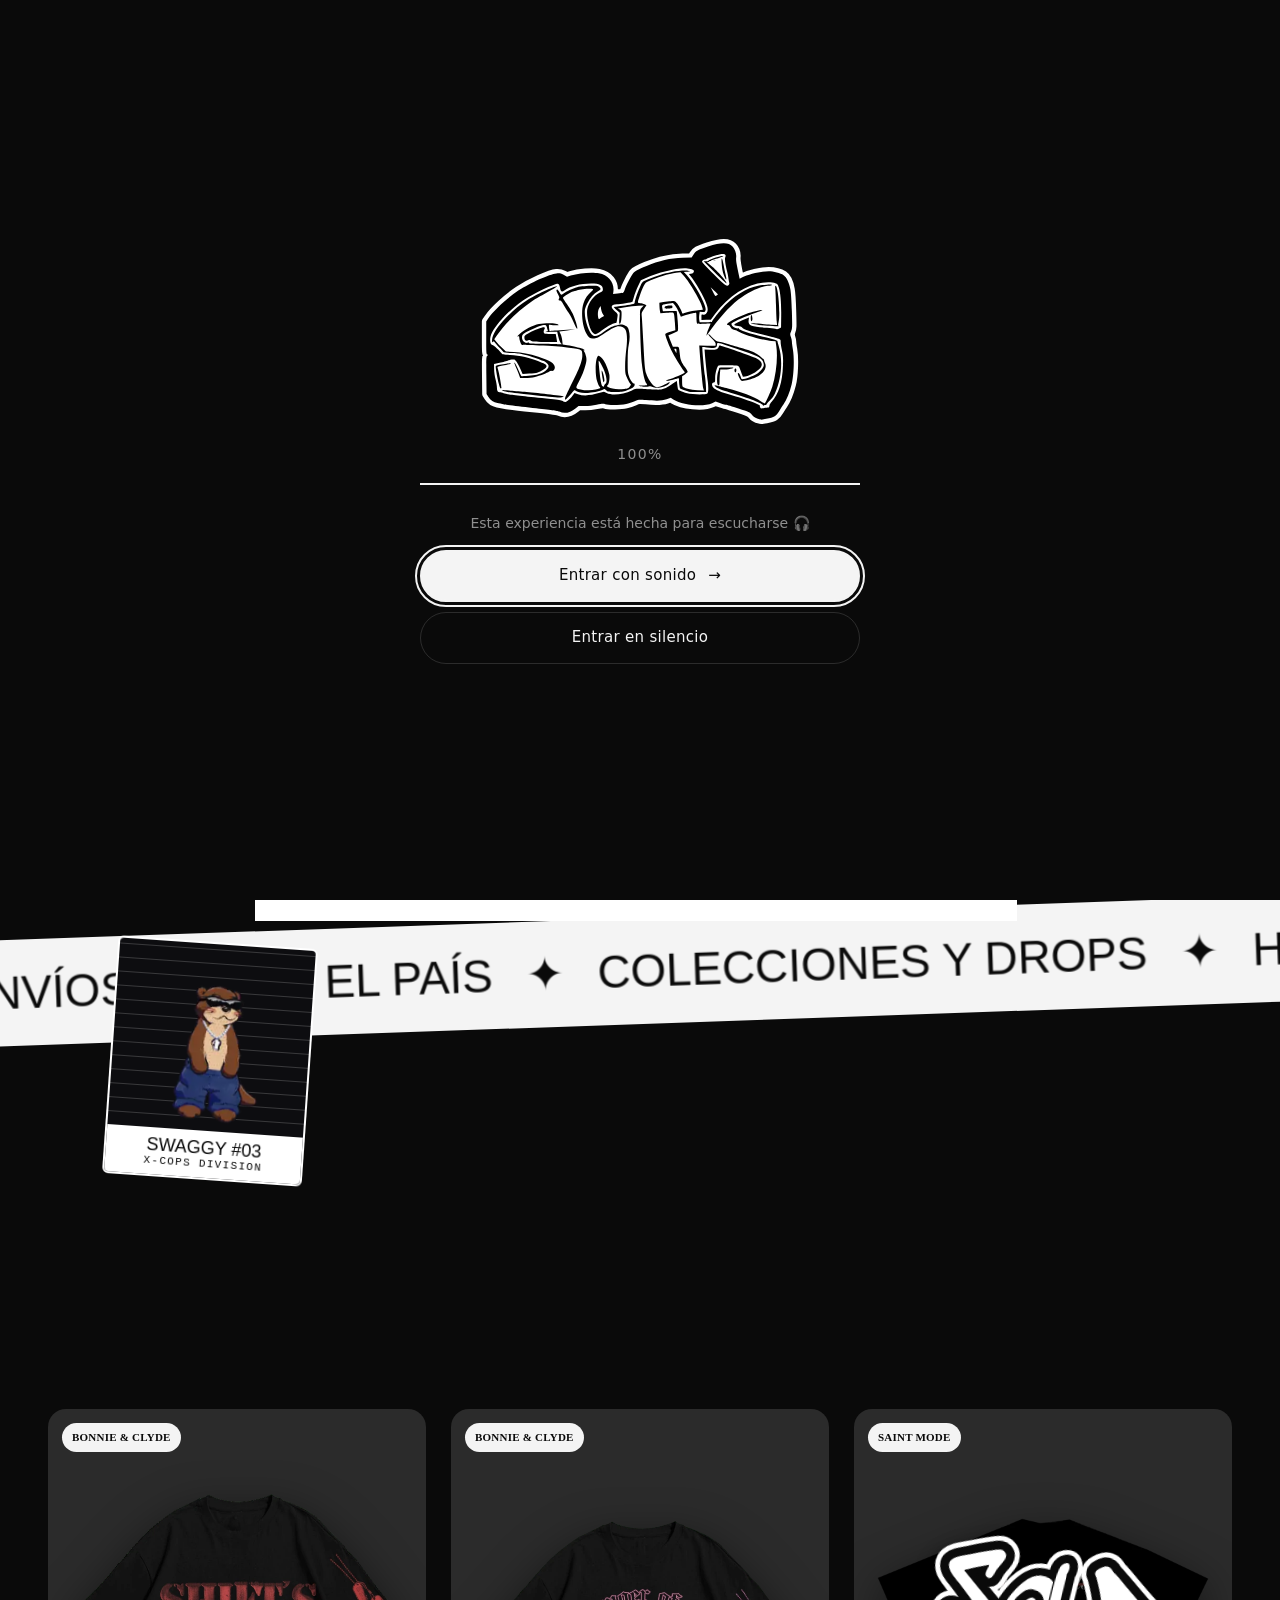
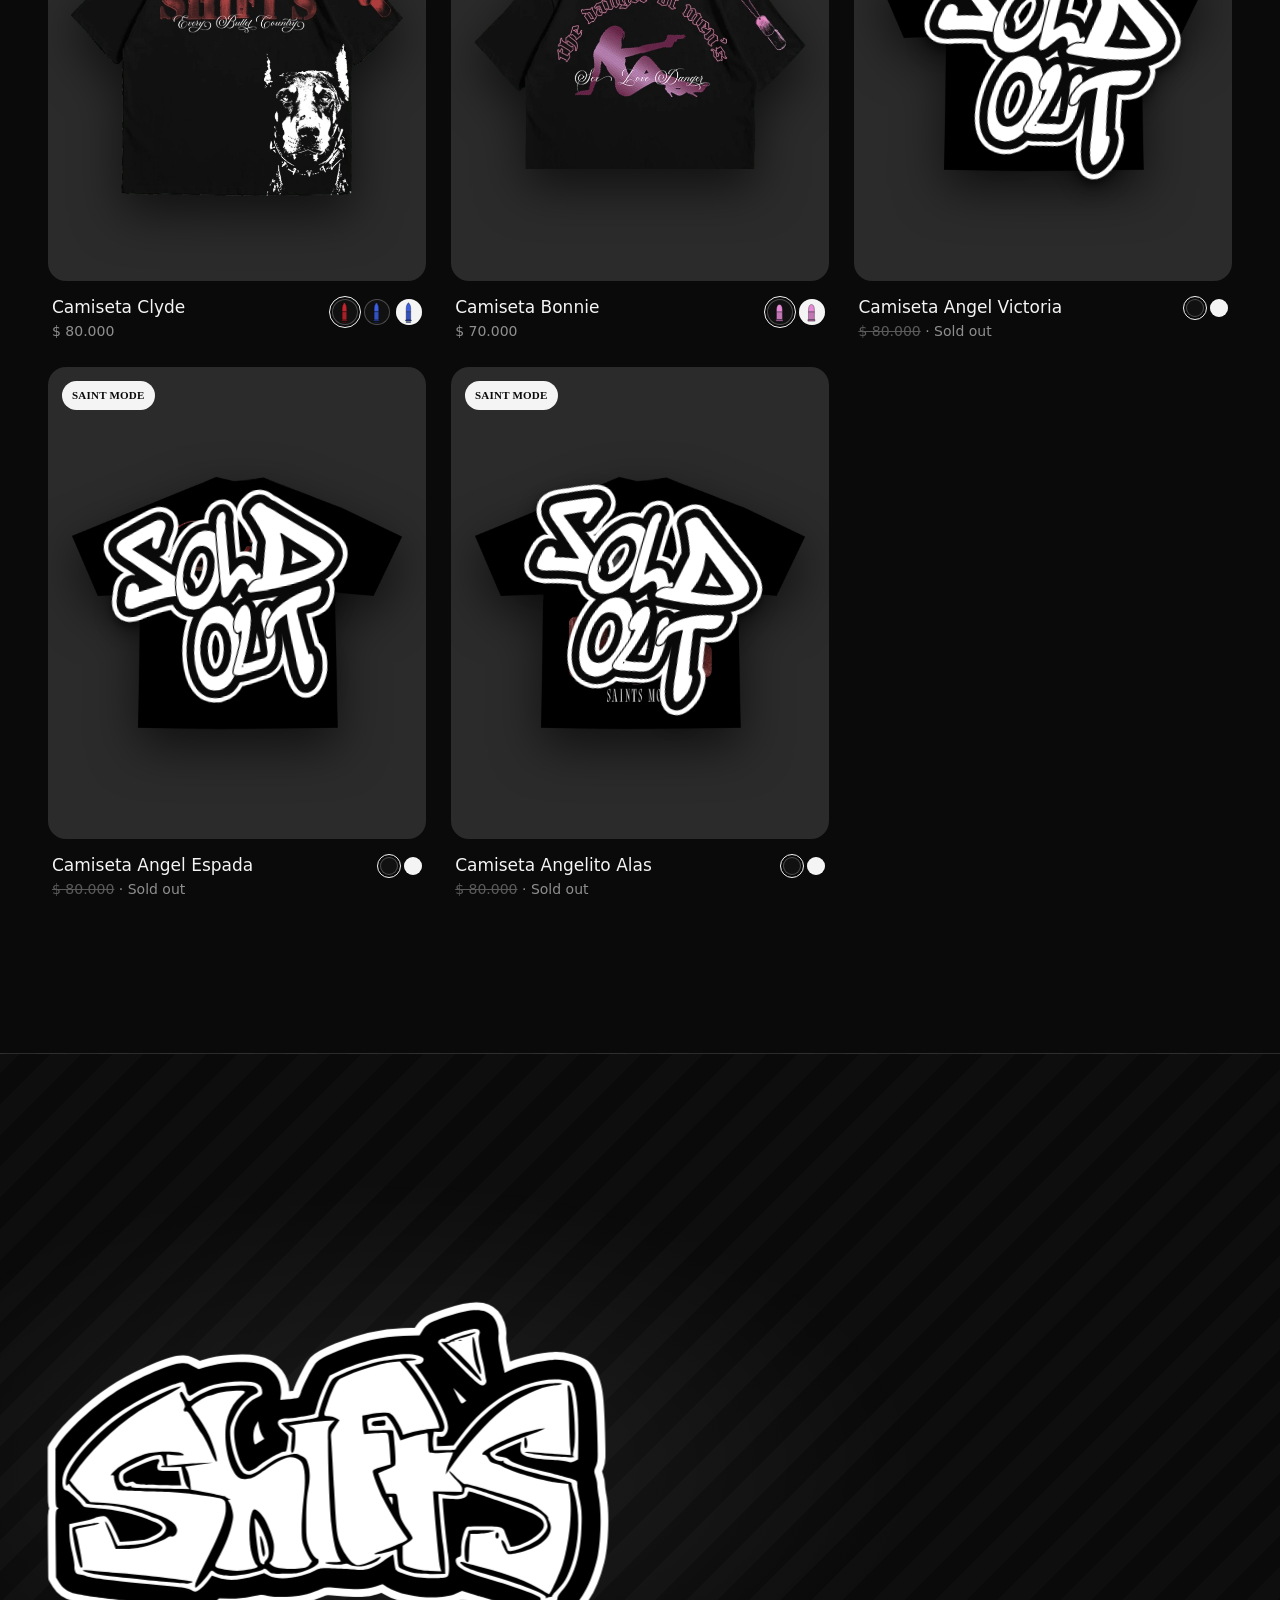
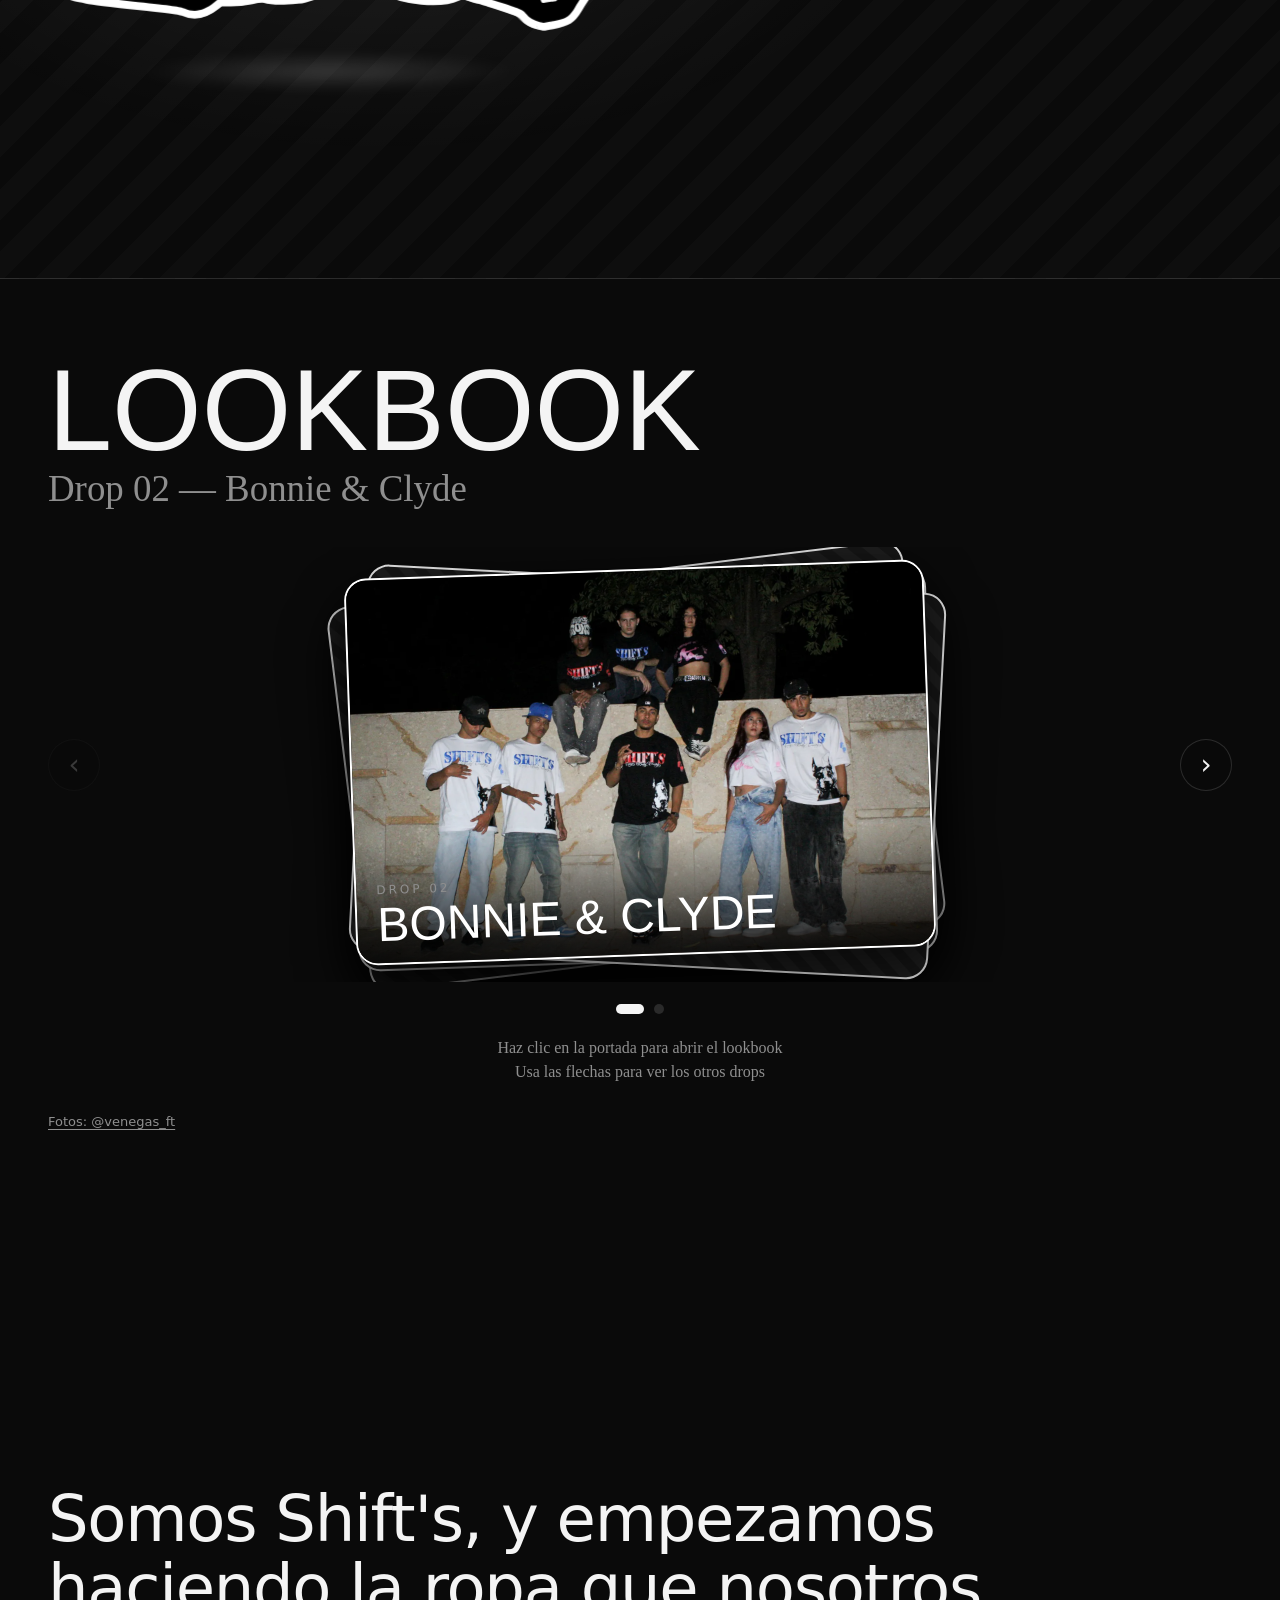
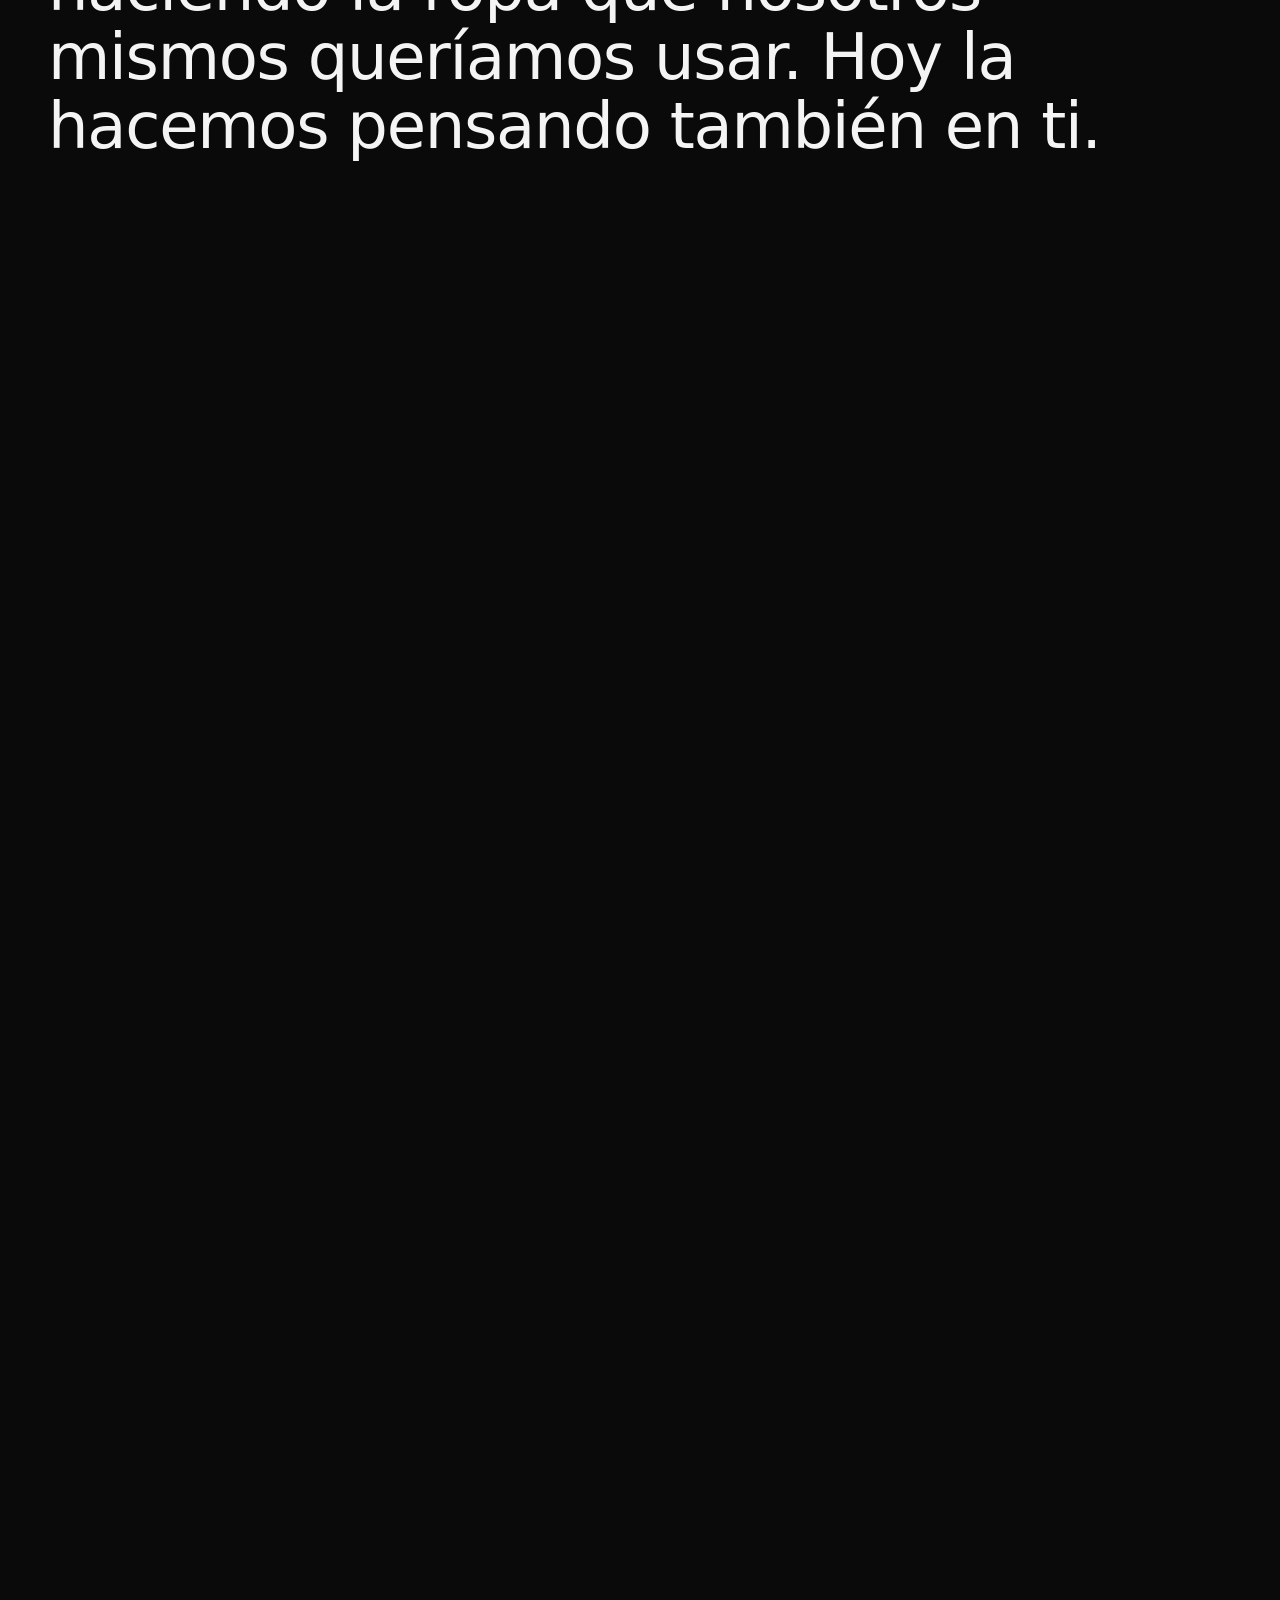
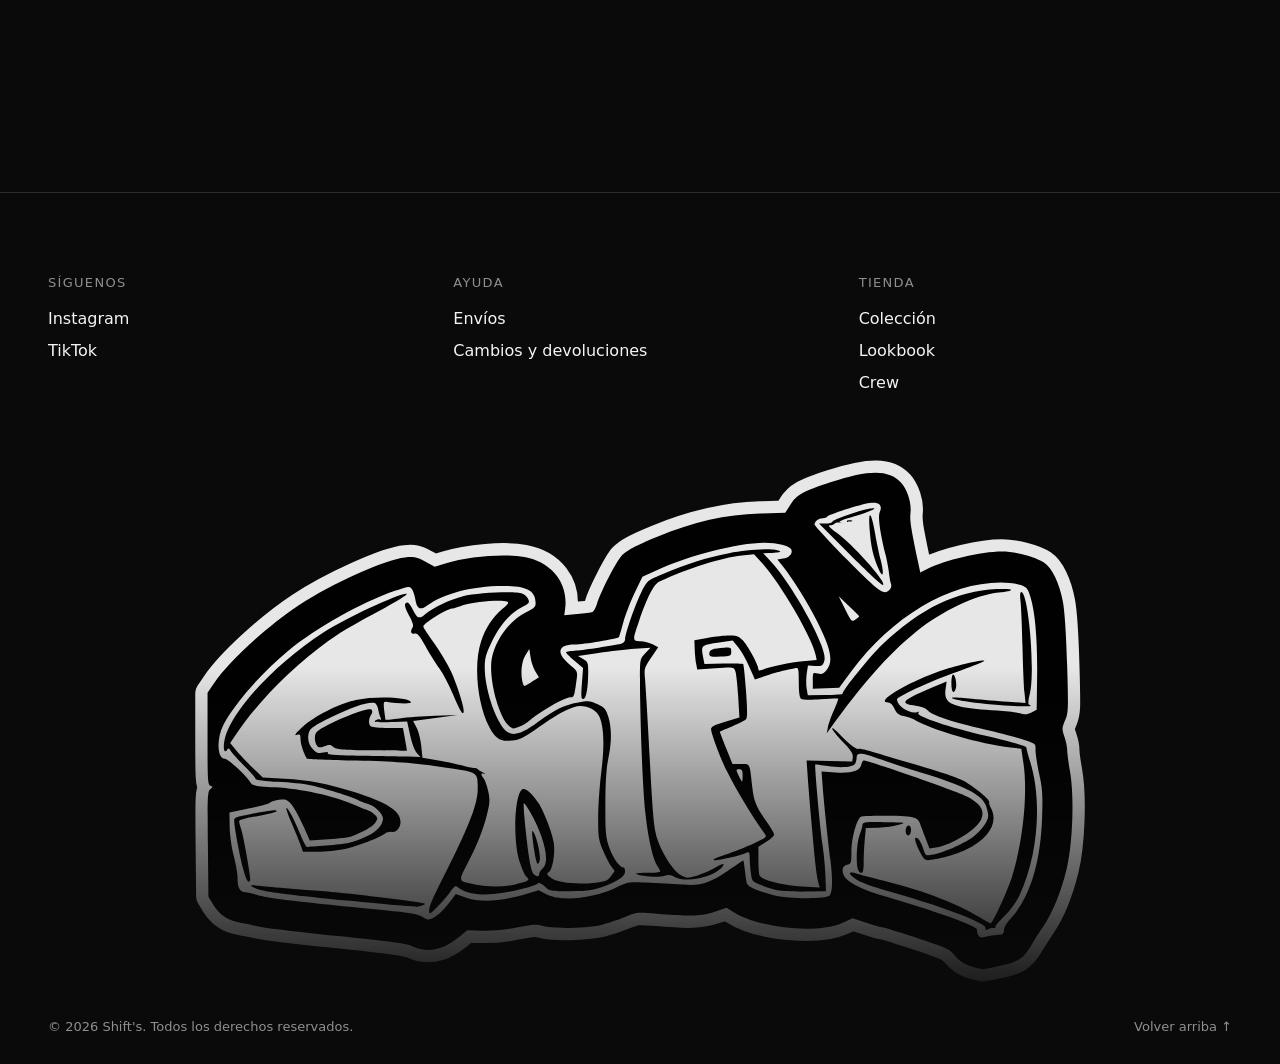
==== commit ba0a1032: "Ficha policial de Swaggy sin tapar el texto del drop Co-Authored-By: Claude Opus 5.5 <noreply@anthro" ====
--- a/index.html
+++ b/index.html
@@ -37,7 +37,7 @@
   <link rel="stylesheet" href="css/sections.css?v=65b5e4e5">
   <link rel="stylesheet" href="css/vault.css?v=2a14a7b3">
   <link rel="stylesheet" href="css/drop.css?v=0e7fd3a0">
-  <link rel="stylesheet" href="css/swaggy.css?v=93f00f99">
+  <link rel="stylesheet" href="css/swaggy.css?v=14ce073c">
   <link rel="stylesheet" href="css/animations.css?v=90533688">
 
   <script>
--- a/css/swaggy.css
+++ b/css/swaggy.css
@@ -1483,7 +1483,7 @@
 /* Ficha policial (Drop 03) */
 .swaggy-mugshot {
   position: fixed;
-  right: clamp(10px, 3vw, 30px);
+  left: 110px;
   bottom: clamp(10px, 3vw, 30px);
   z-index: 84;
   width: clamp(150px, 16vw, 200px);
@@ -1555,3 +1555,10 @@
     max-height: 72svh;
   }
 }
+
+/* En pantallas angostas taparía el texto del drop: no sale */
+@media (max-width: 900px) {
+  .swaggy-mugshot {
+    display: none;
+  }
+}
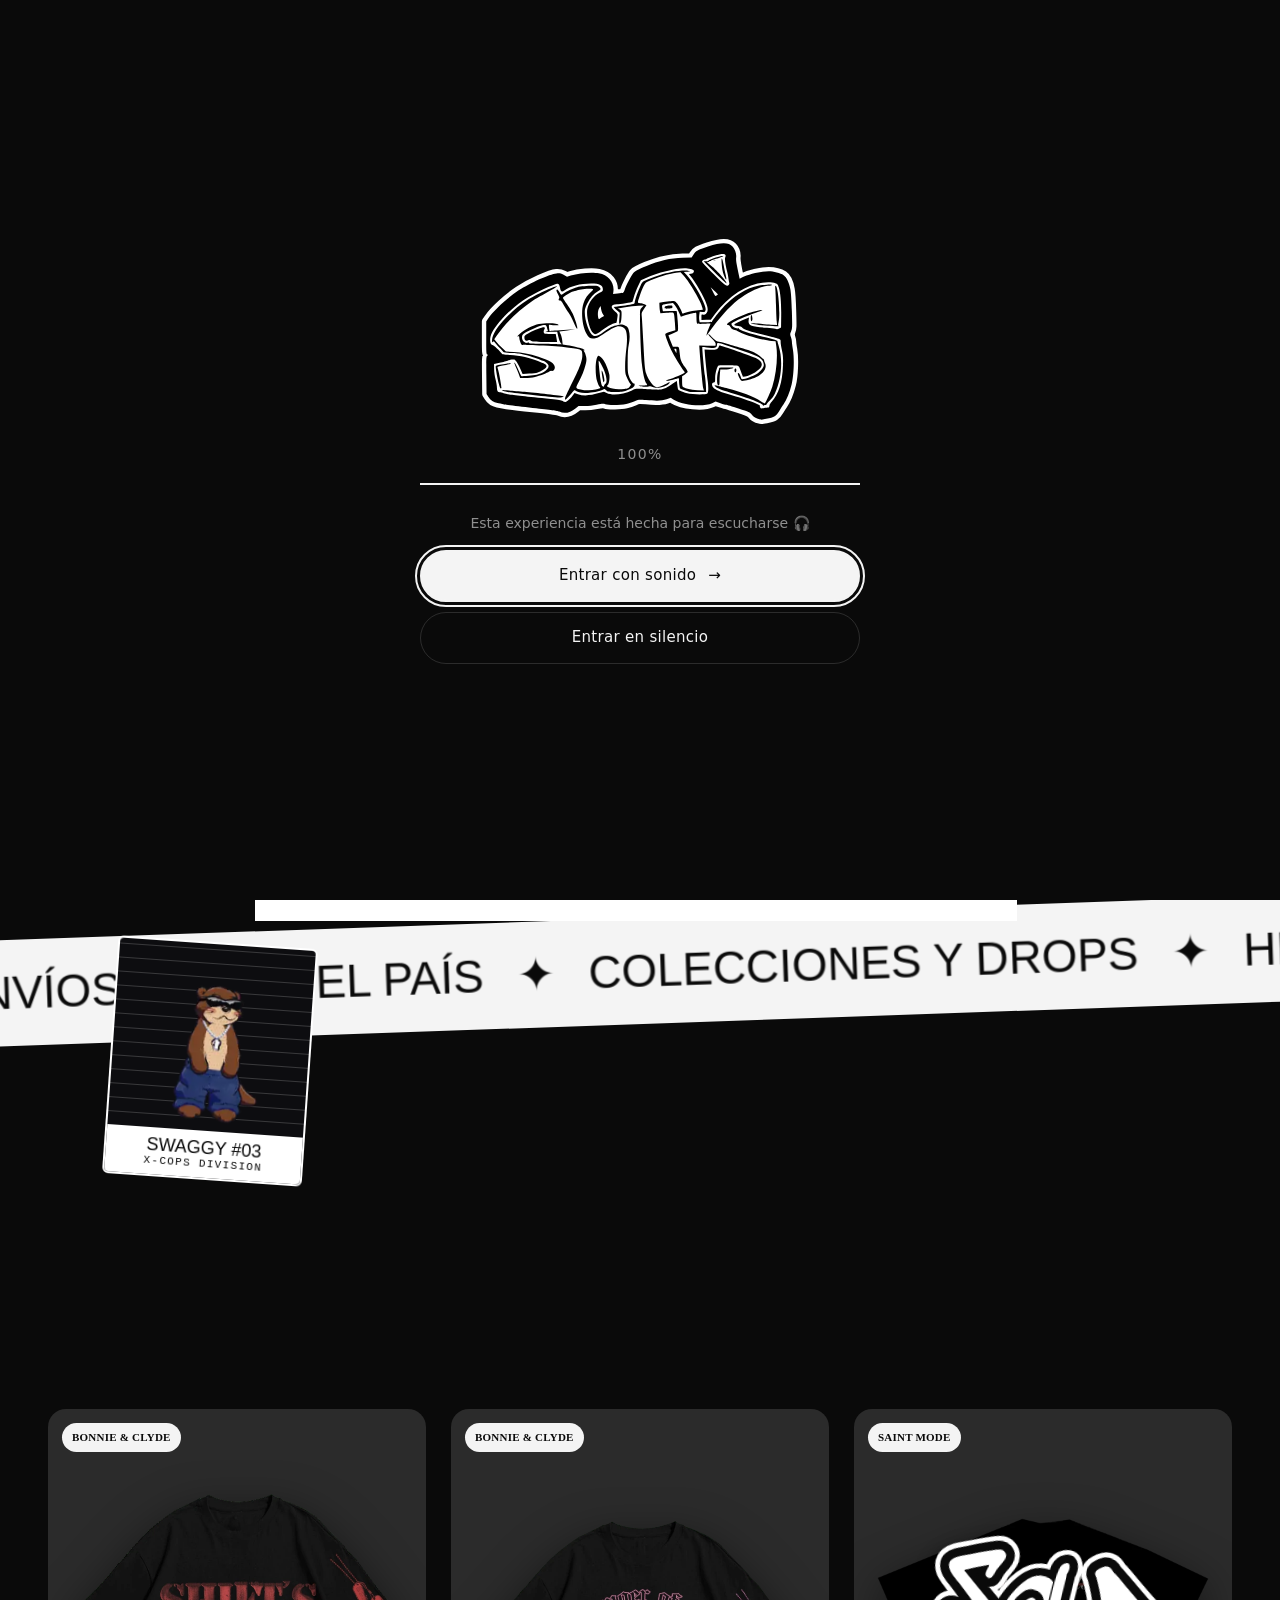
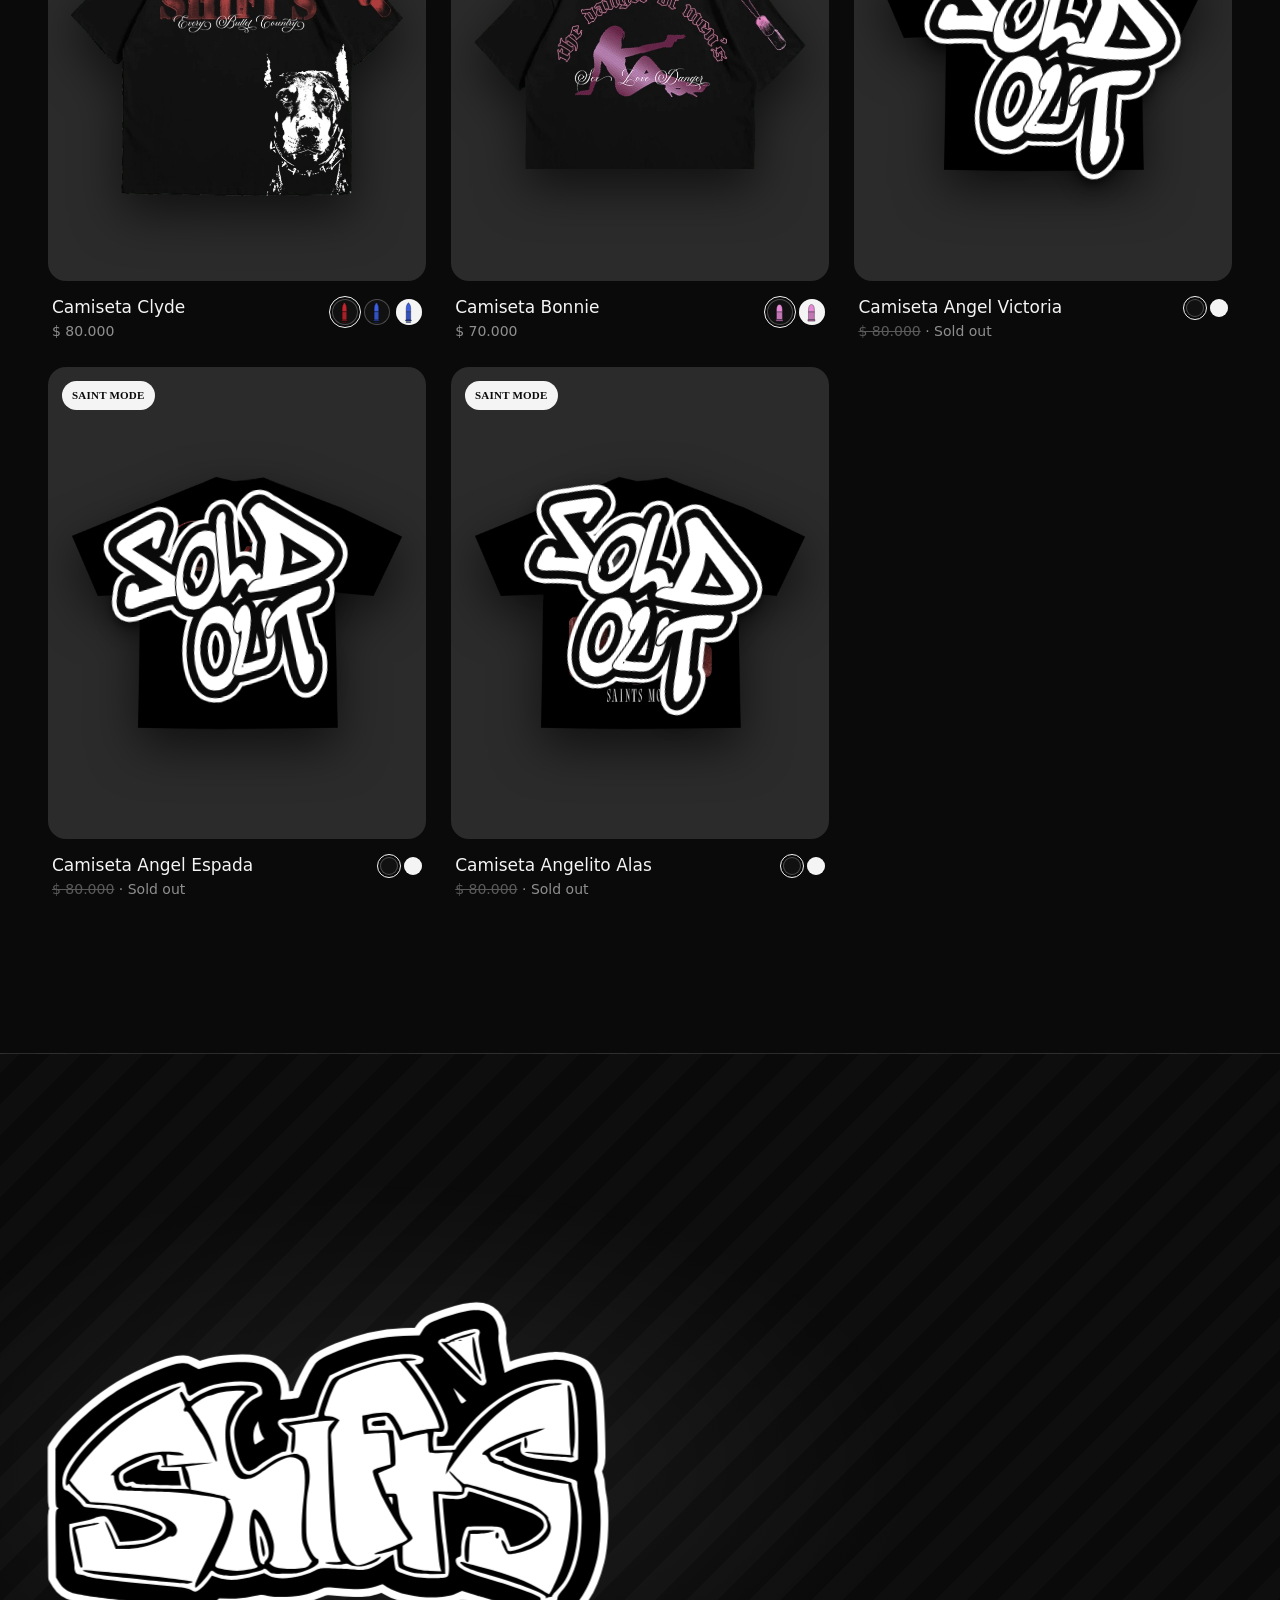
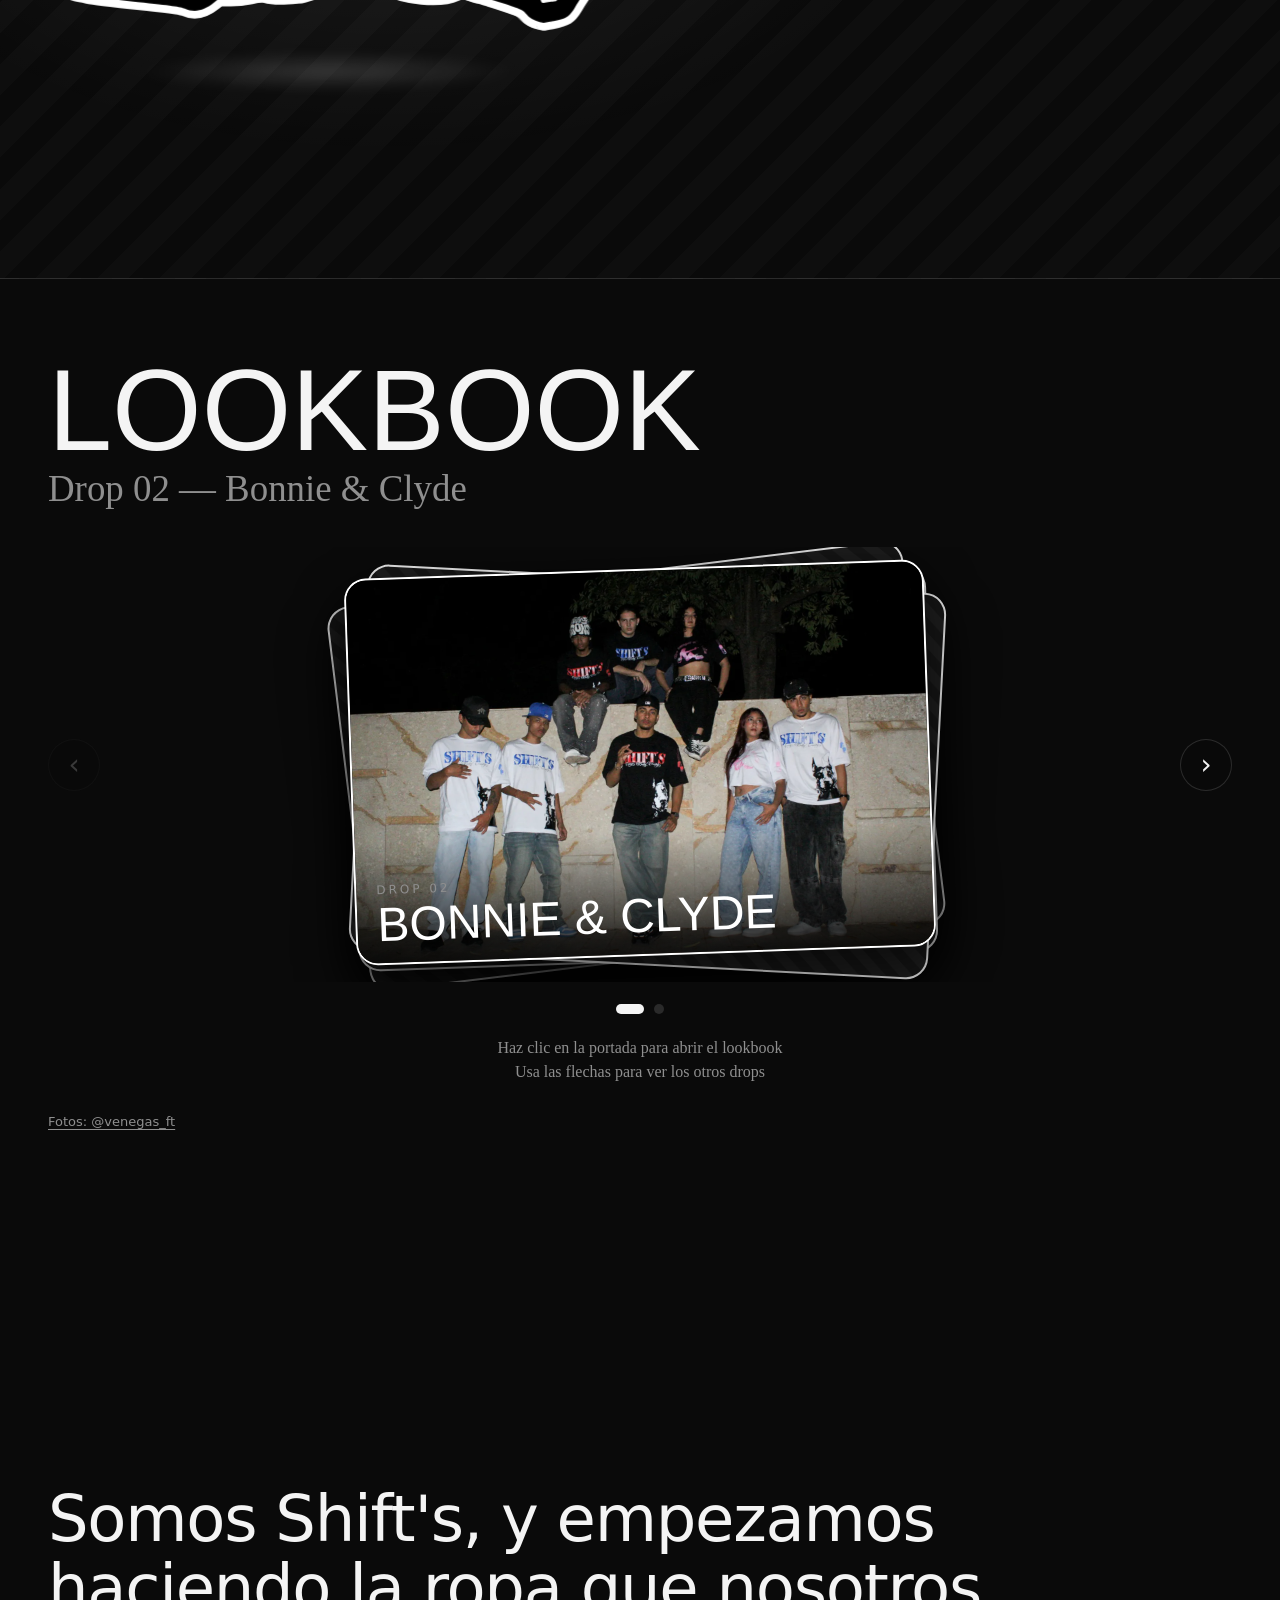
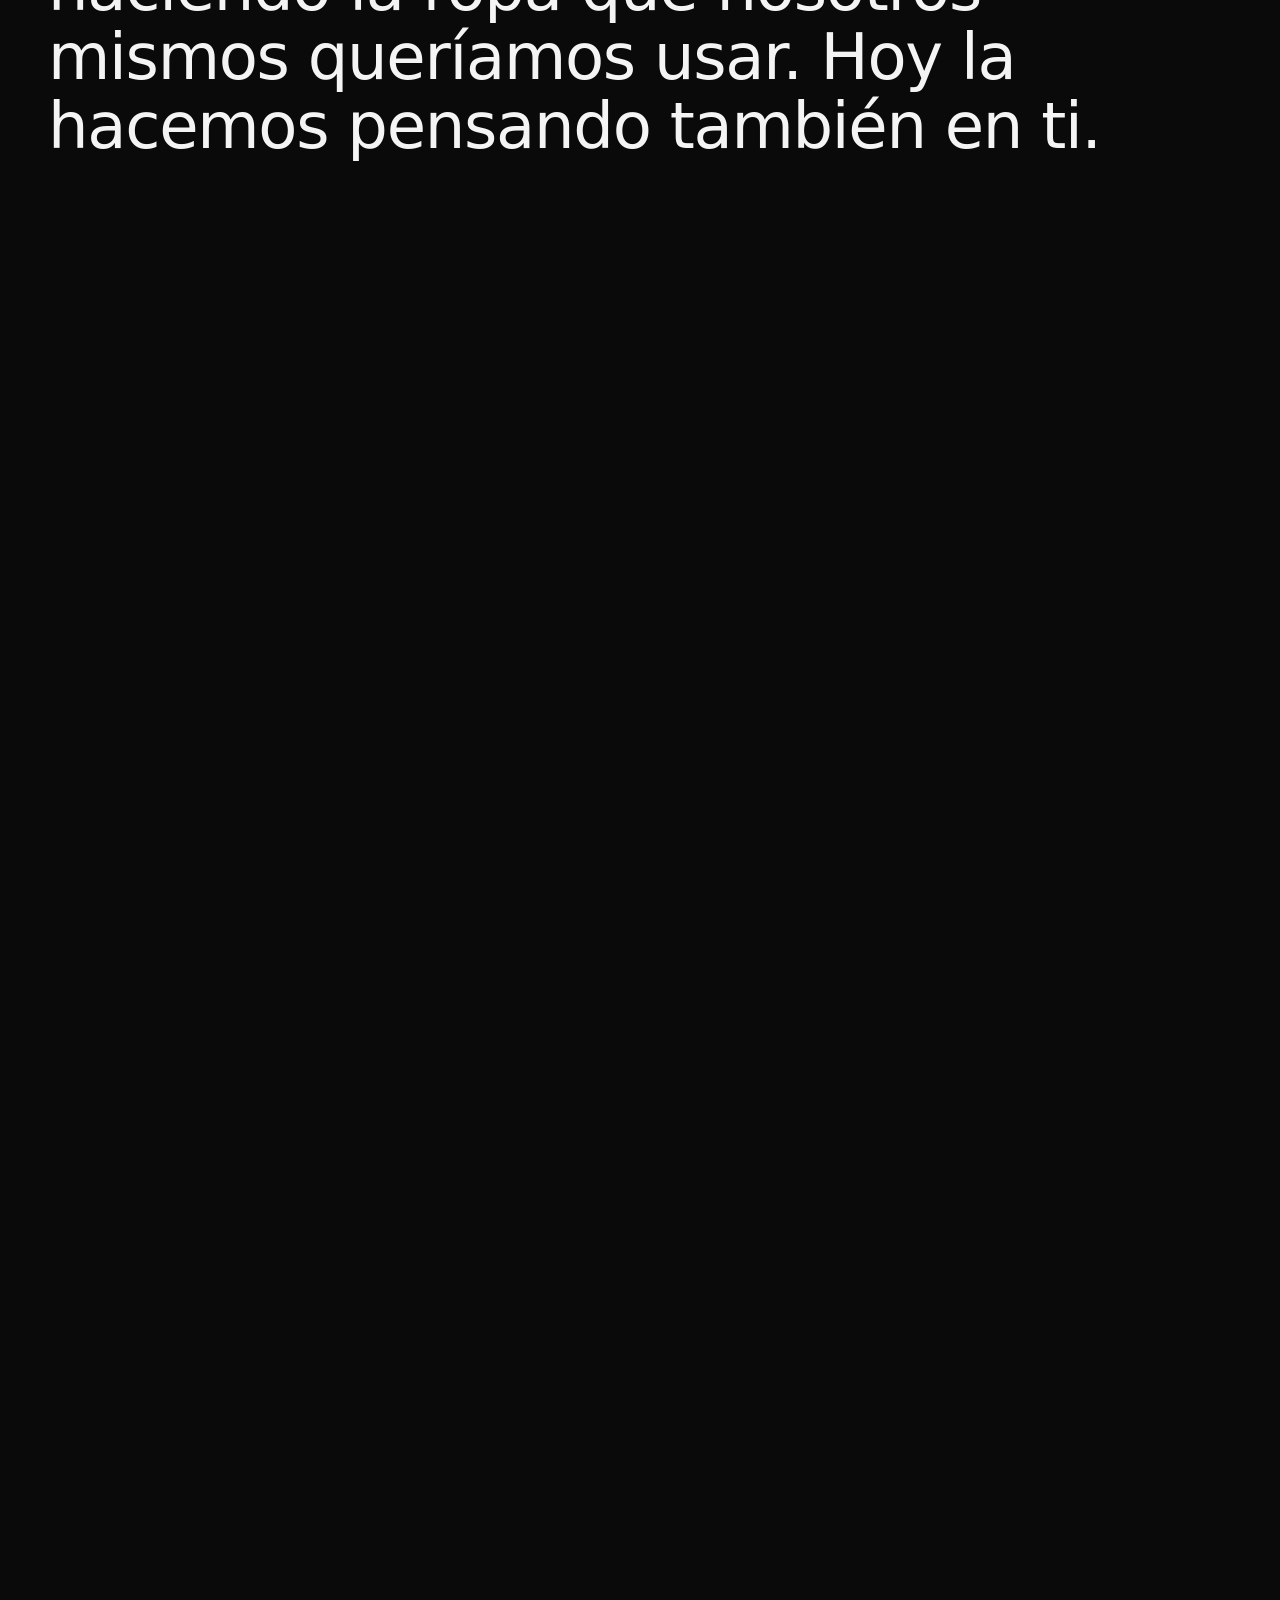
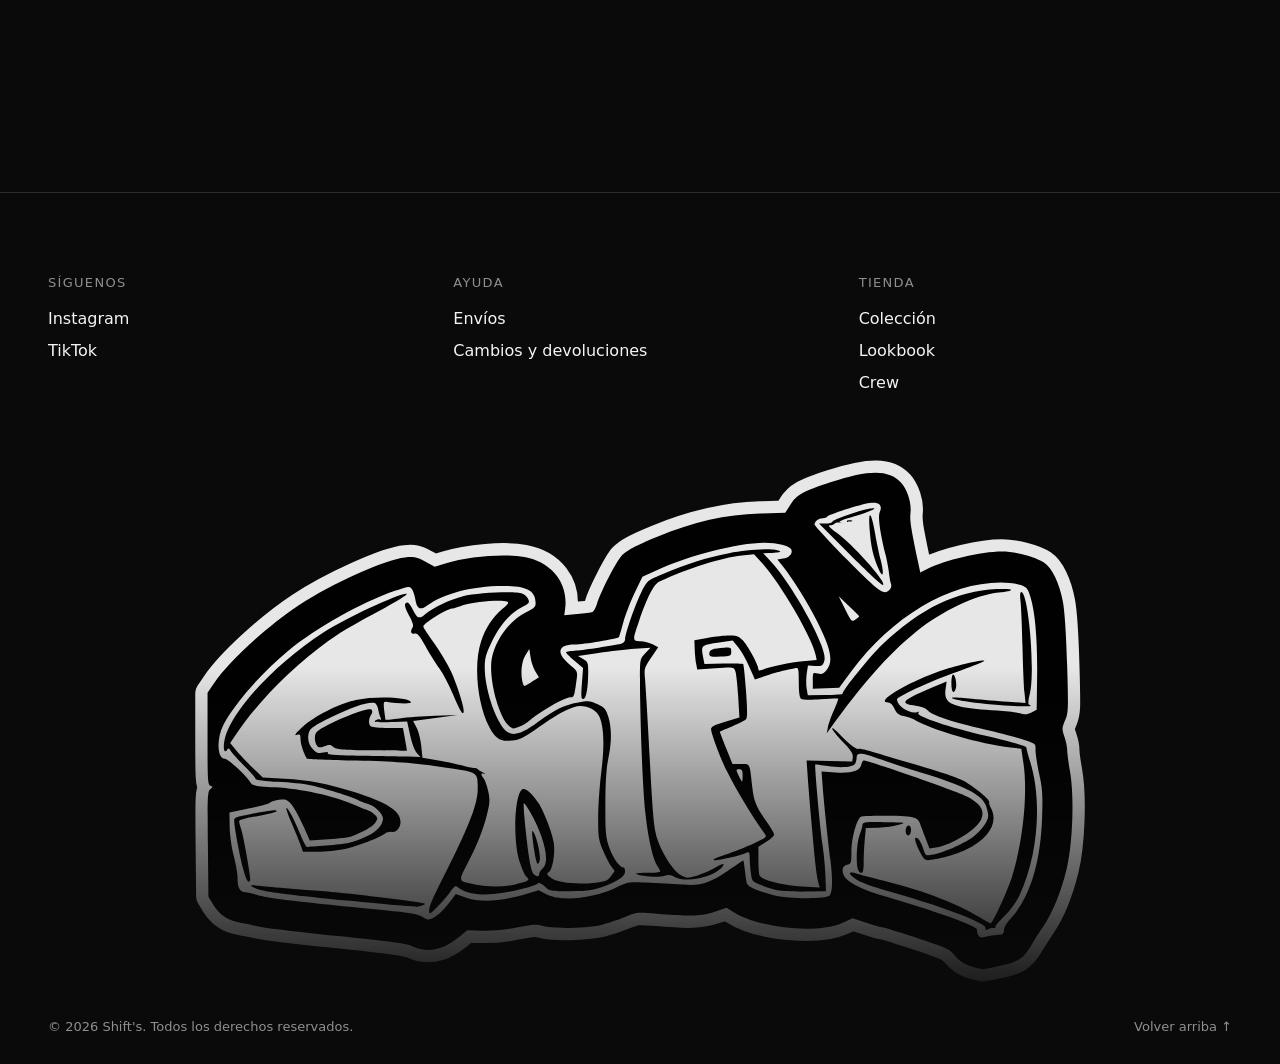
==== commit 970d3864: "Swaggy: sin pijama automática de noche y mangas que se doblan con el codo en la calle 3D Co-Authored" ====
--- a/index.html
+++ b/index.html
@@ -112,11 +112,11 @@
       "./js/components/swaggy/phrases.js": "./js/components/swaggy/phrases.js?v=59de8cb3",
       "./js/components/swaggy/roam.js": "./js/components/swaggy/roam.js?v=f6ce9772",
       "./js/components/swaggy/spot.js": "./js/components/swaggy/spot.js?v=f001fc6d",
-      "./js/components/swaggy/sw3d.js": "./js/components/swaggy/sw3d.js?v=558da5f6",
+      "./js/components/swaggy/sw3d.js": "./js/components/swaggy/sw3d.js?v=42dfd2f6",
       "./js/components/toast.js": "./js/components/toast.js?v=f55399e9",
       "./js/components/vault.js": "./js/components/vault.js?v=8b2be4fa",
       "./js/components/xray.js": "./js/components/xray.js?v=9576444f",
-      "./js/config.js": "./js/config.js?v=3f8a1986",
+      "./js/config.js": "./js/config.js?v=7249d8b0",
       "./js/core/bus.js": "./js/core/bus.js?v=5e70cdf0",
       "./js/core/cart-store.js": "./js/core/cart-store.js?v=00db101a",
       "./js/core/drop-state.js": "./js/core/drop-state.js?v=7890fa81",
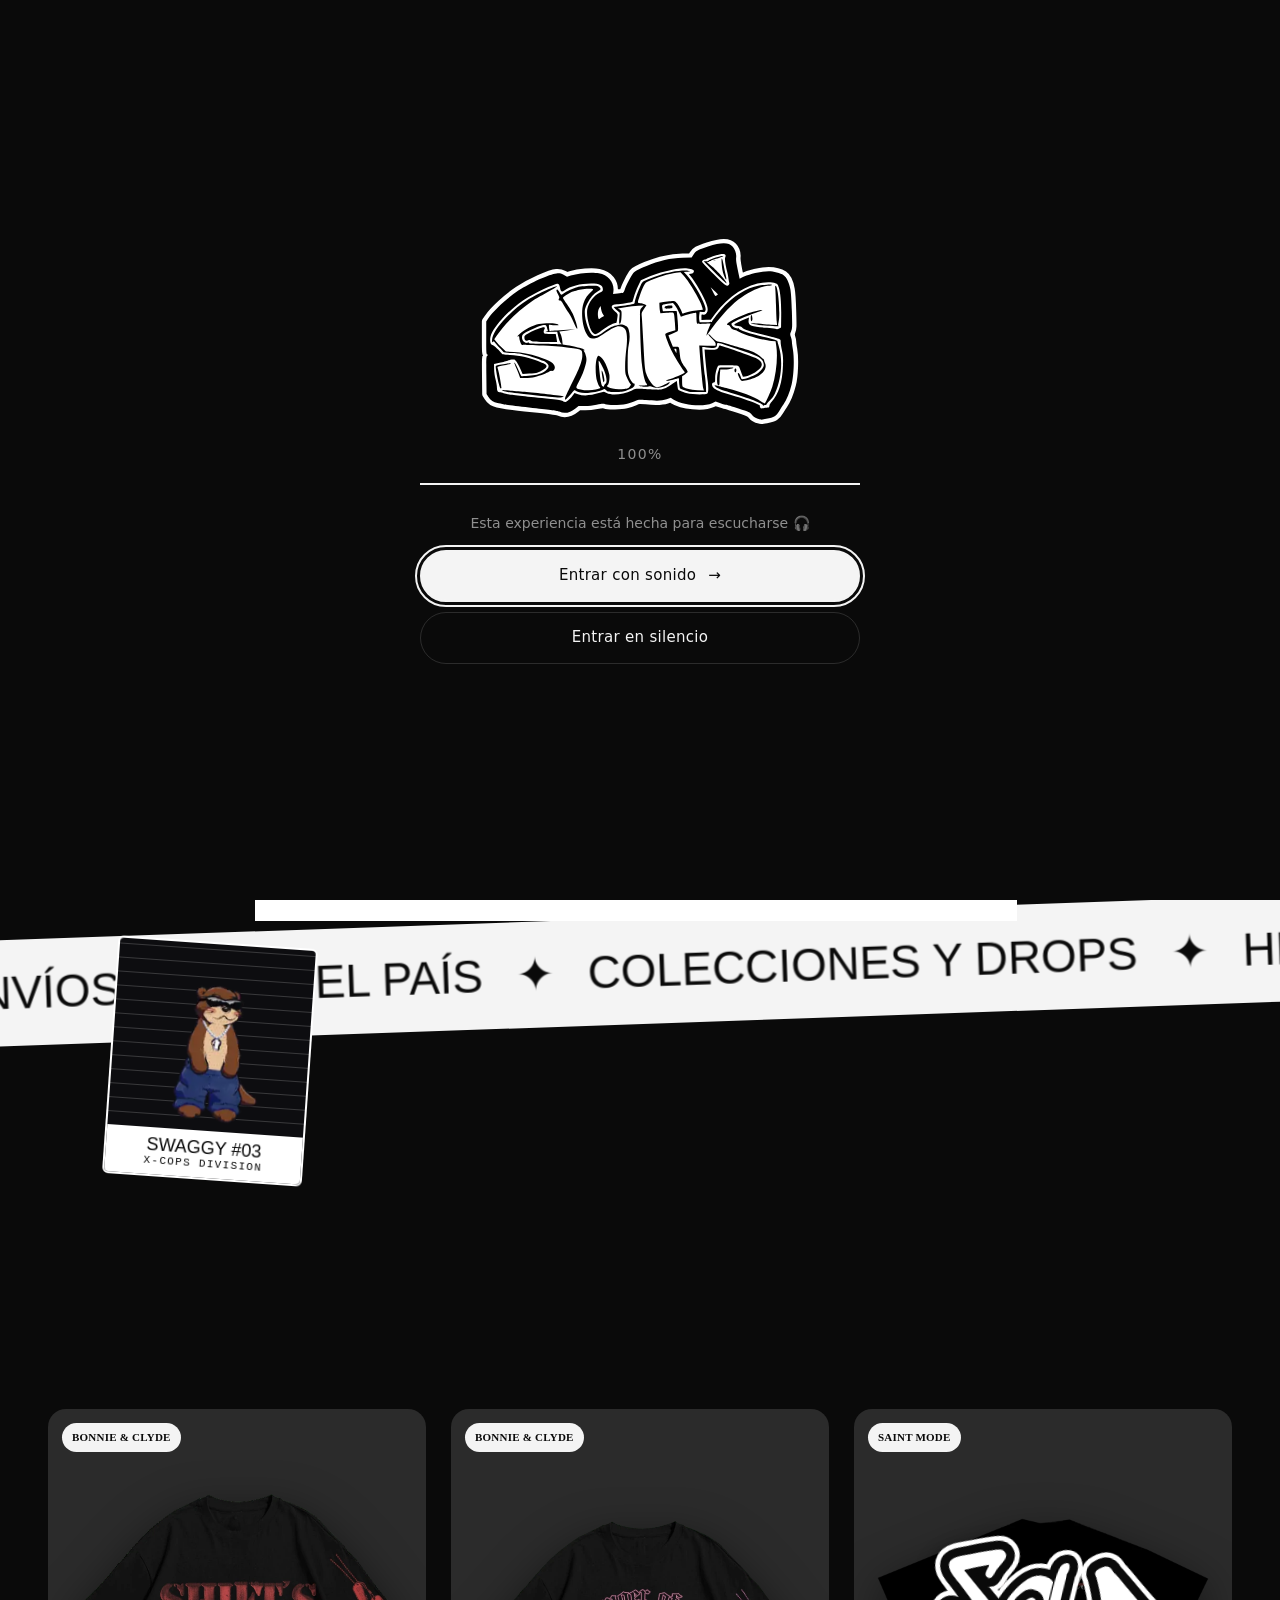
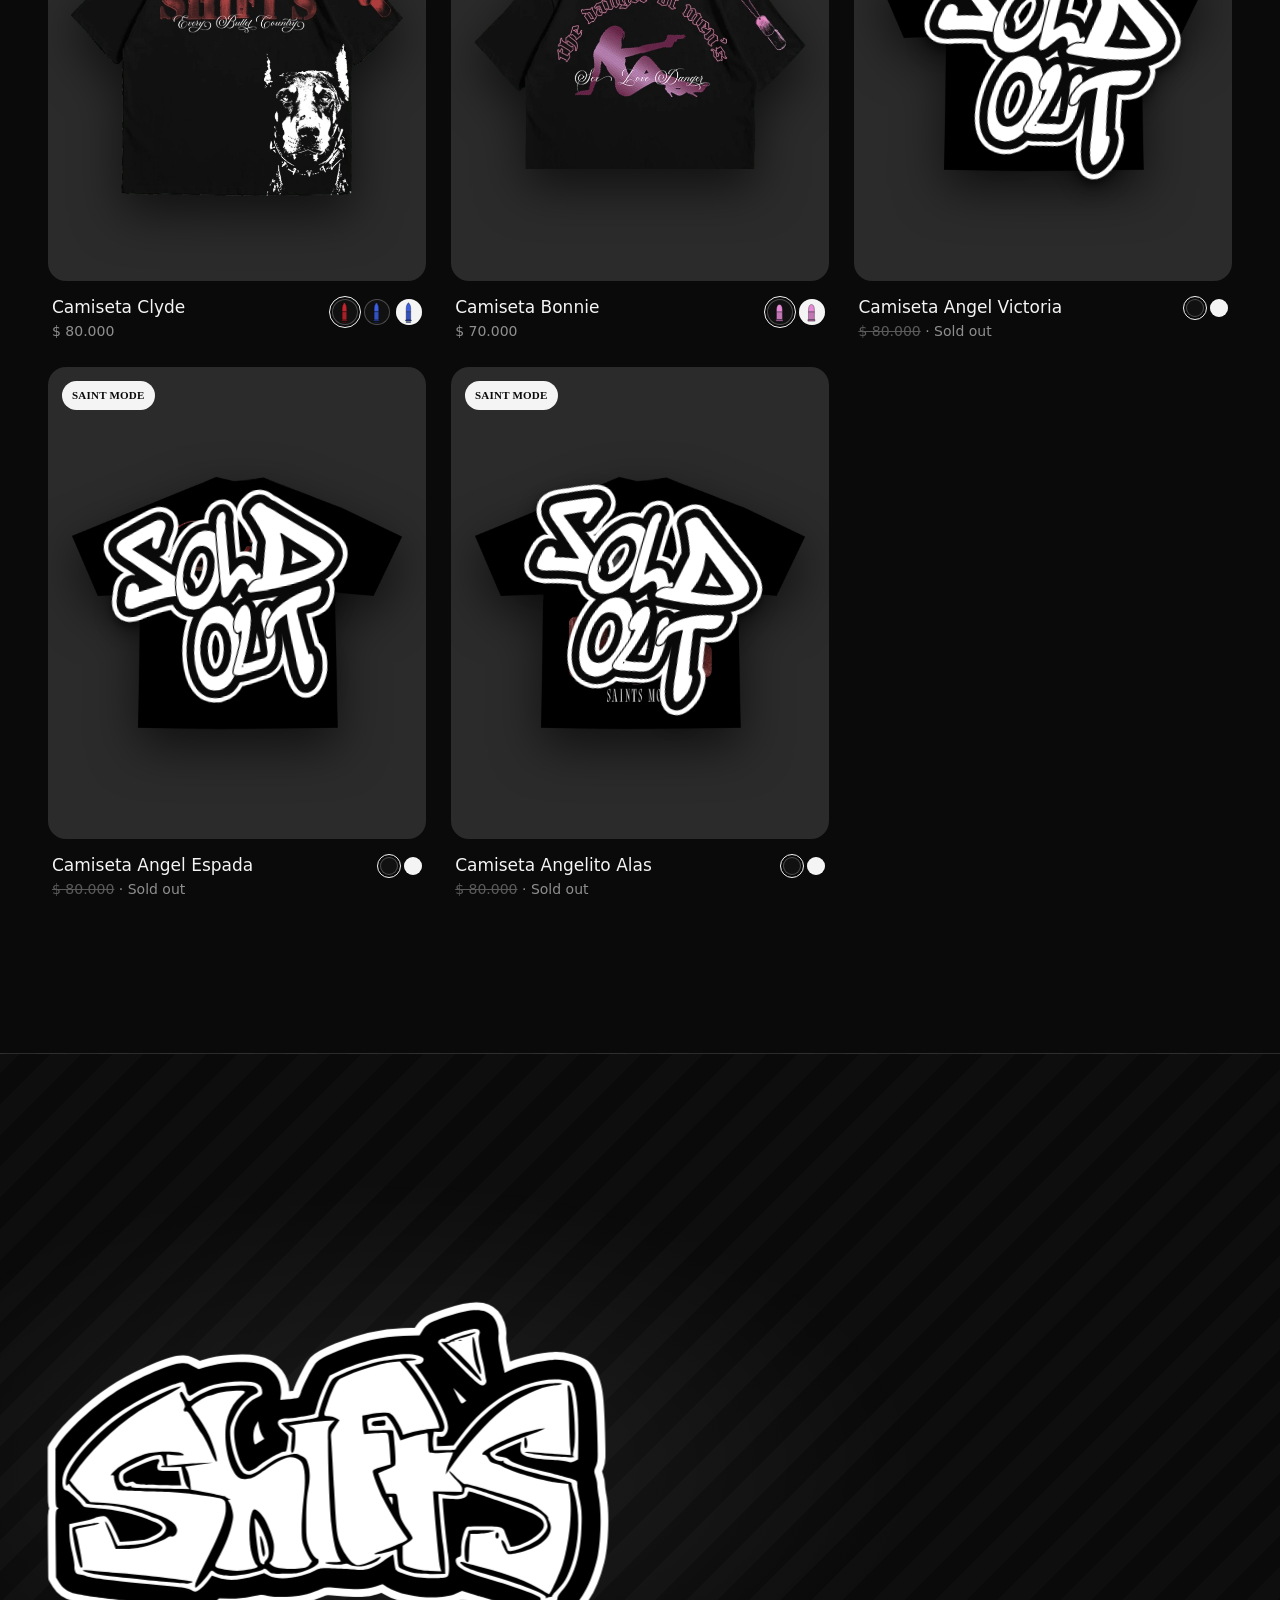
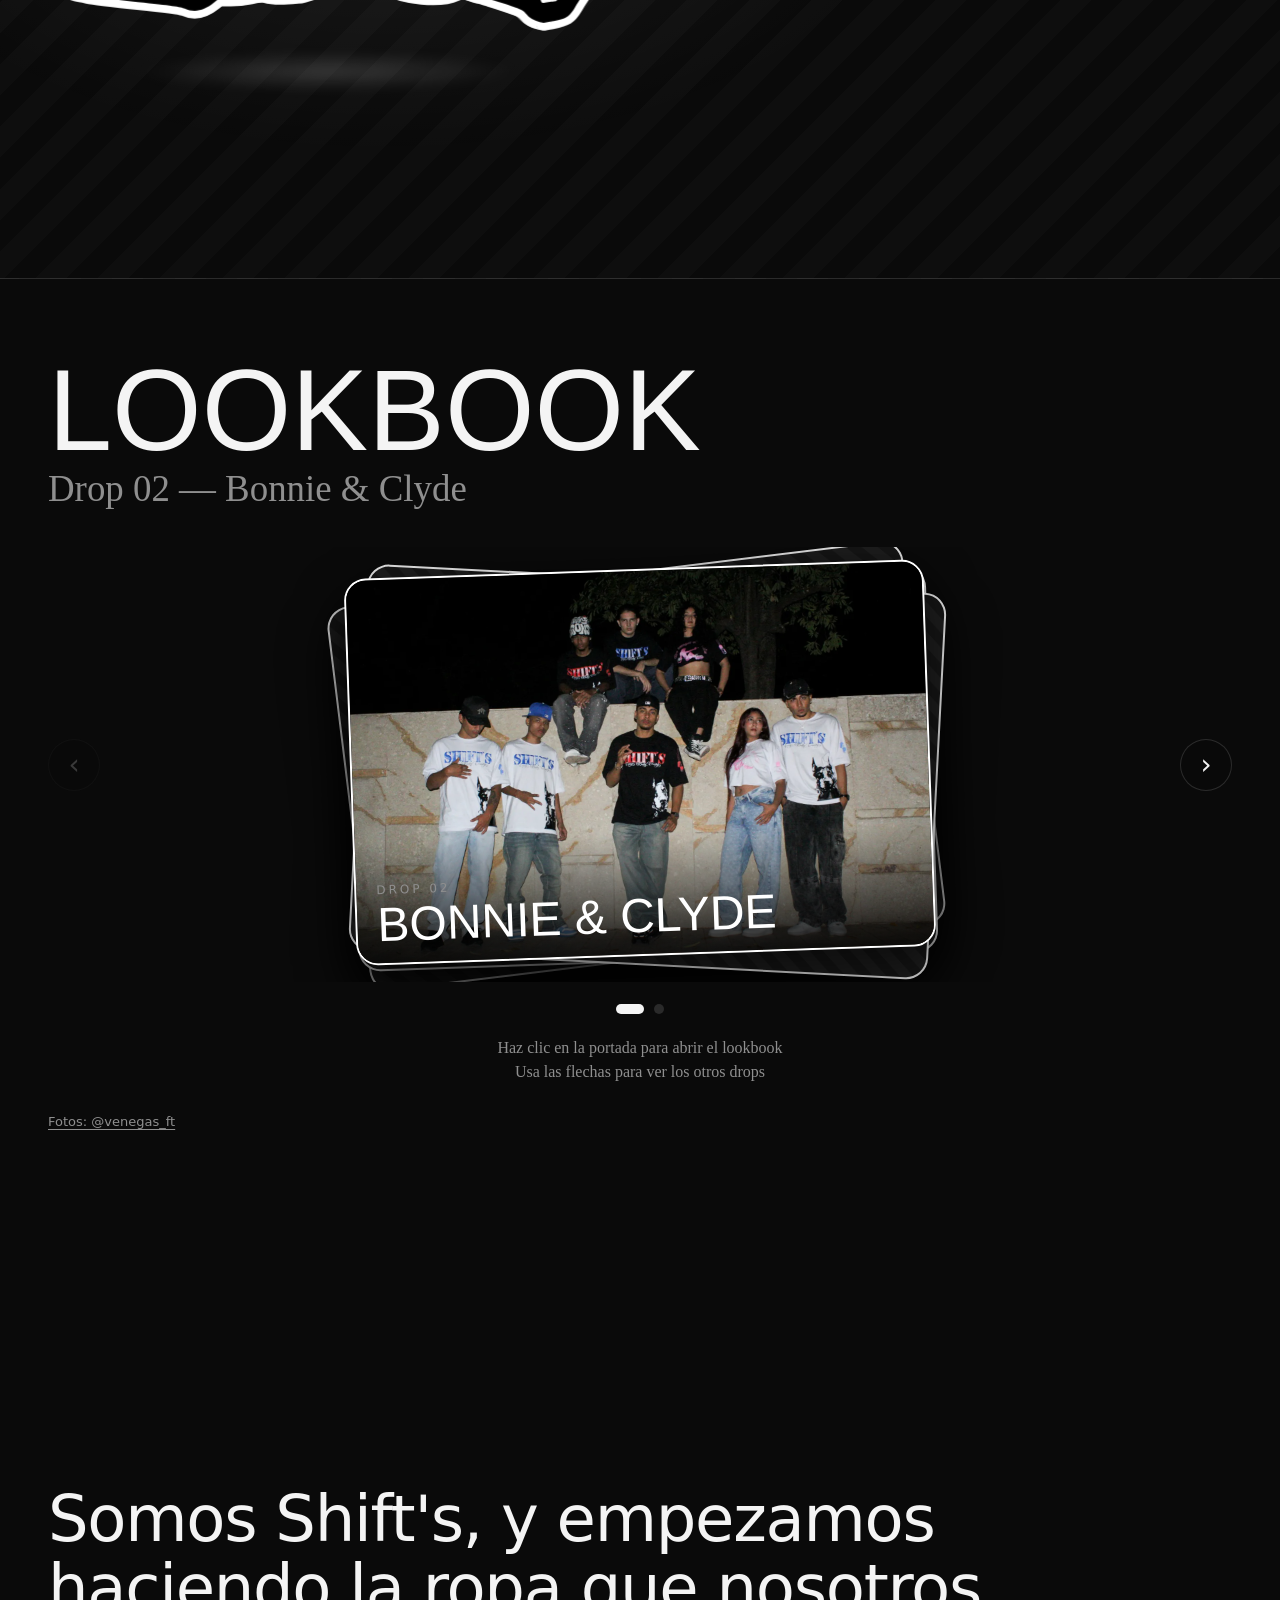
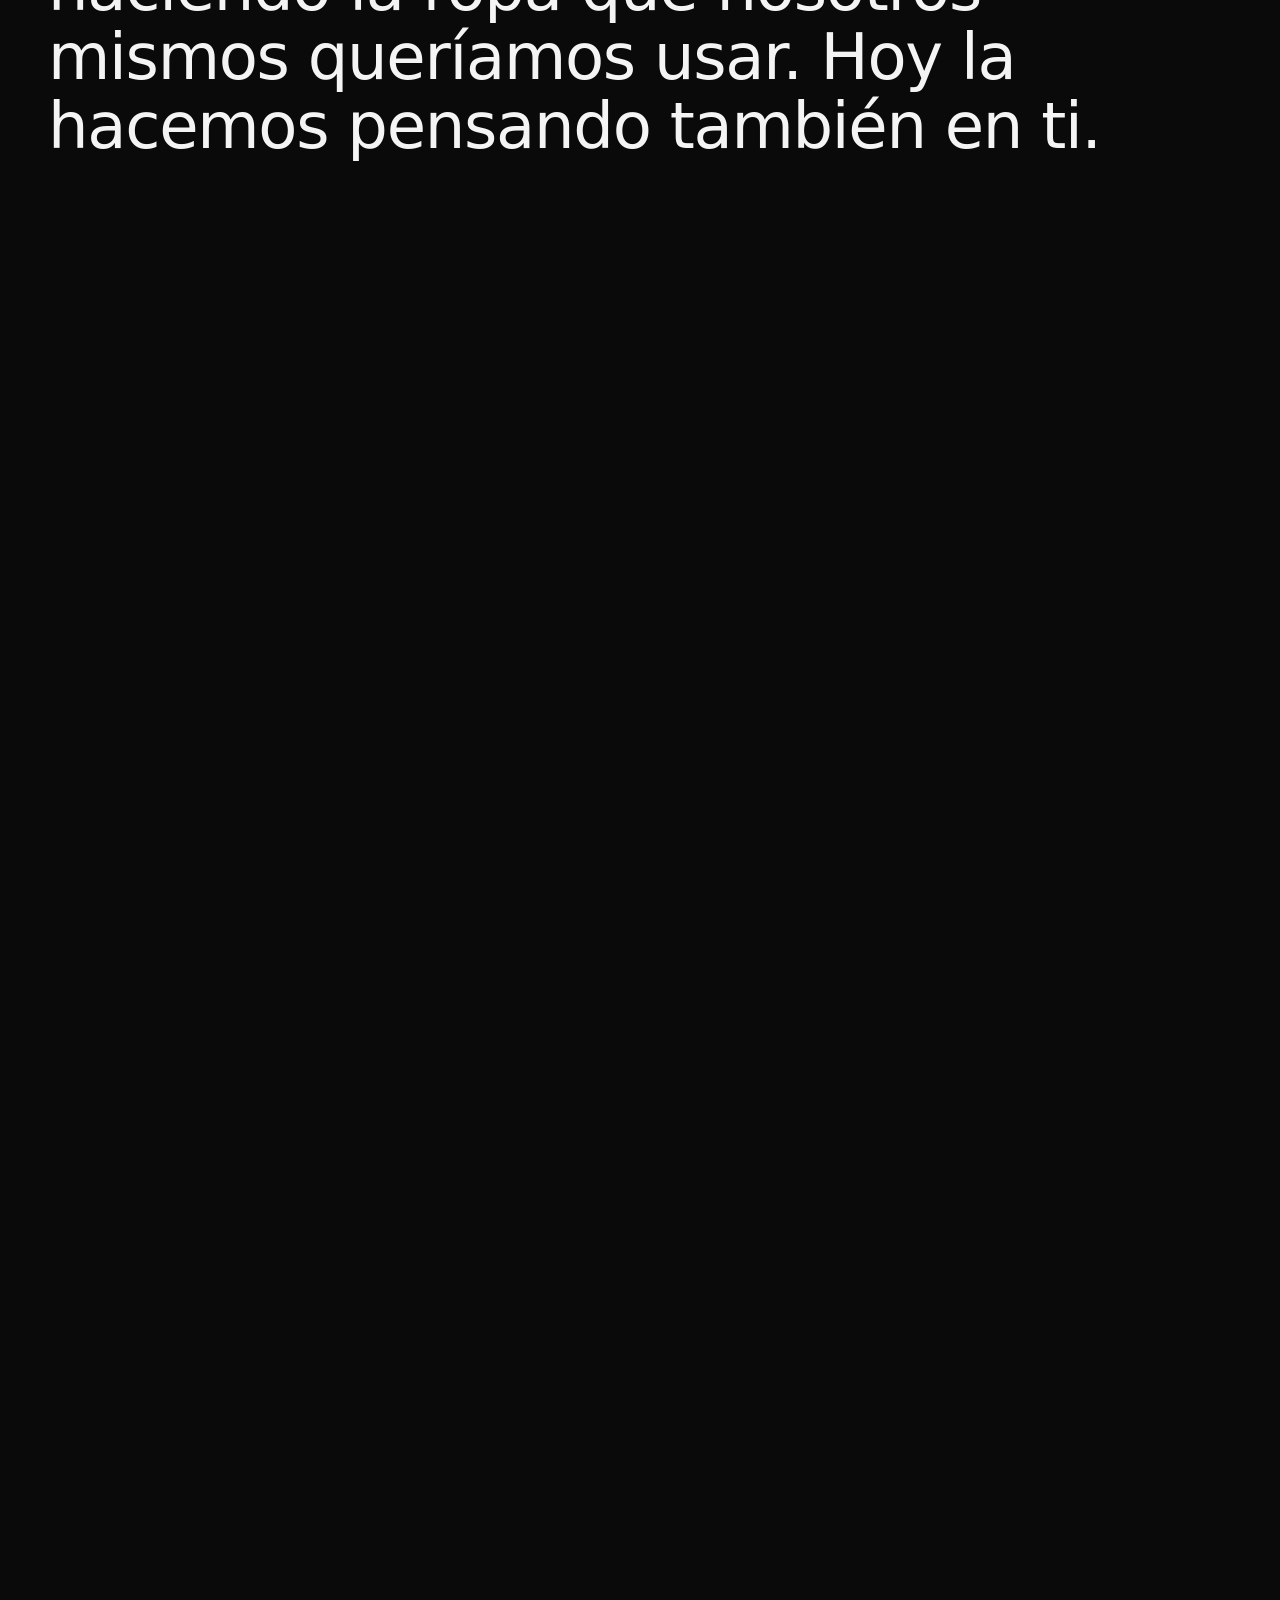
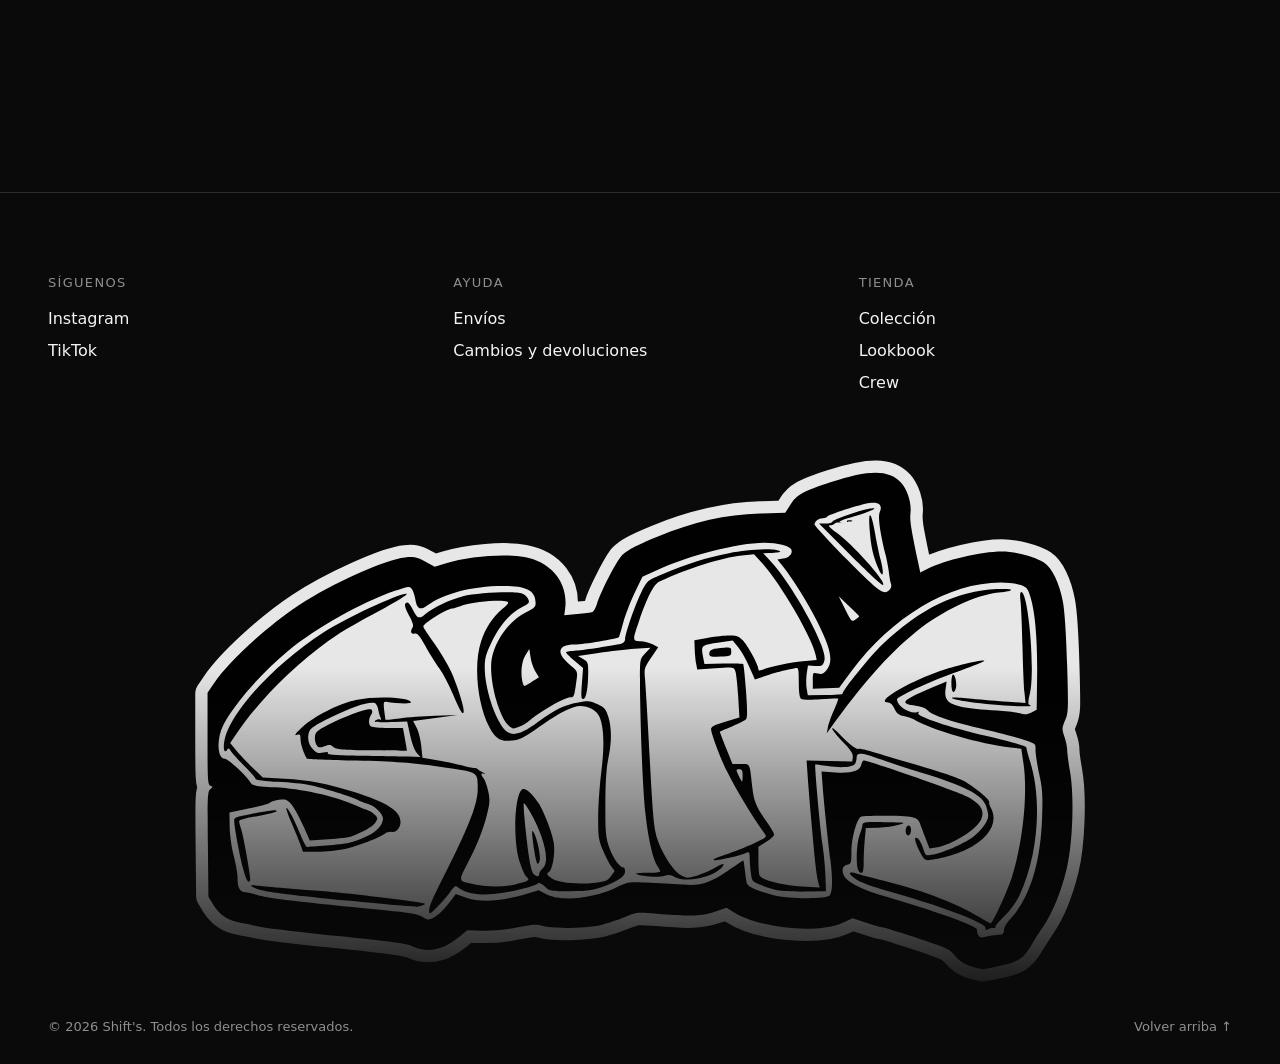
==== commit d9bfb7c0: "Swaggy: las camisetas del clóset usan el estampado real de cada prenda (sacado de los mockups) y las" ====
--- a/index.html
+++ b/index.html
@@ -112,7 +112,7 @@
       "./js/components/swaggy/phrases.js": "./js/components/swaggy/phrases.js?v=59de8cb3",
       "./js/components/swaggy/roam.js": "./js/components/swaggy/roam.js?v=f6ce9772",
       "./js/components/swaggy/spot.js": "./js/components/swaggy/spot.js?v=f001fc6d",
-      "./js/components/swaggy/sw3d.js": "./js/components/swaggy/sw3d.js?v=42dfd2f6",
+      "./js/components/swaggy/sw3d.js": "./js/components/swaggy/sw3d.js?v=39b78cfc",
       "./js/components/toast.js": "./js/components/toast.js?v=f55399e9",
       "./js/components/vault.js": "./js/components/vault.js?v=8b2be4fa",
       "./js/components/xray.js": "./js/components/xray.js?v=9576444f",
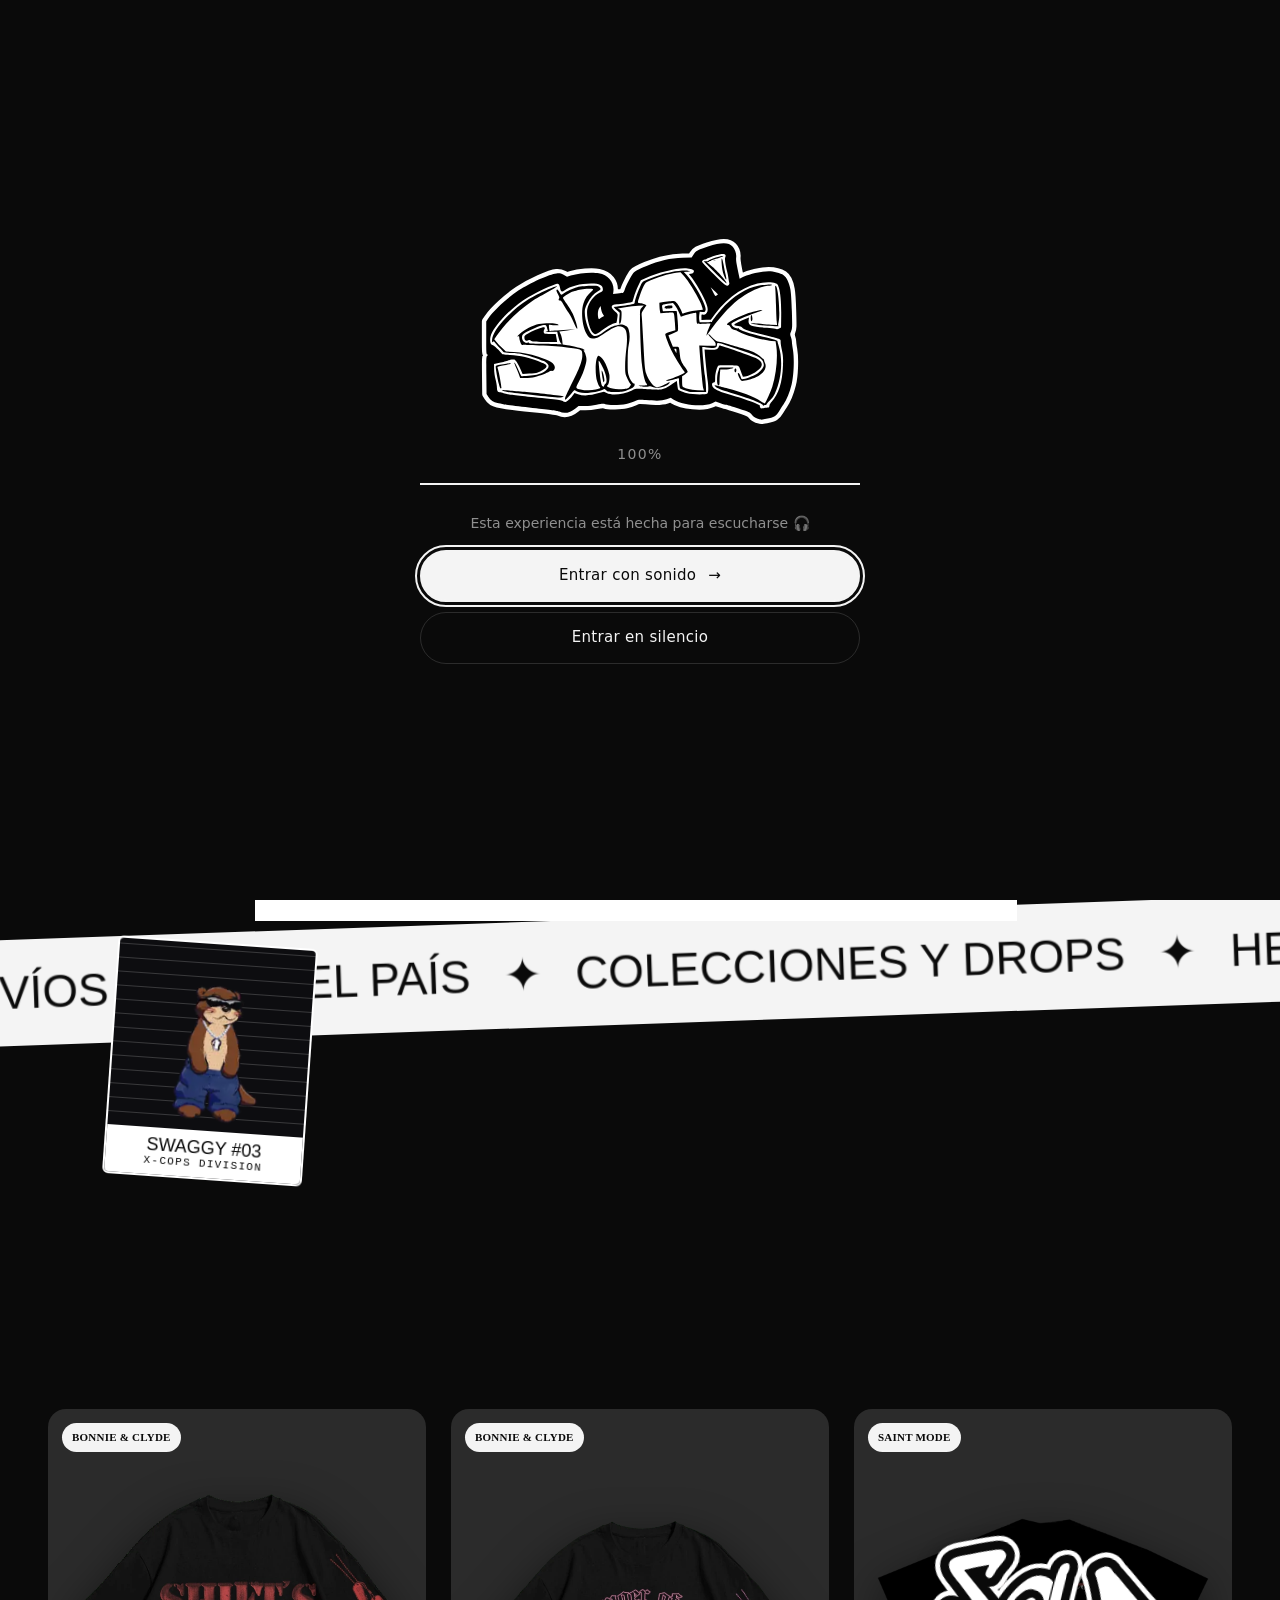
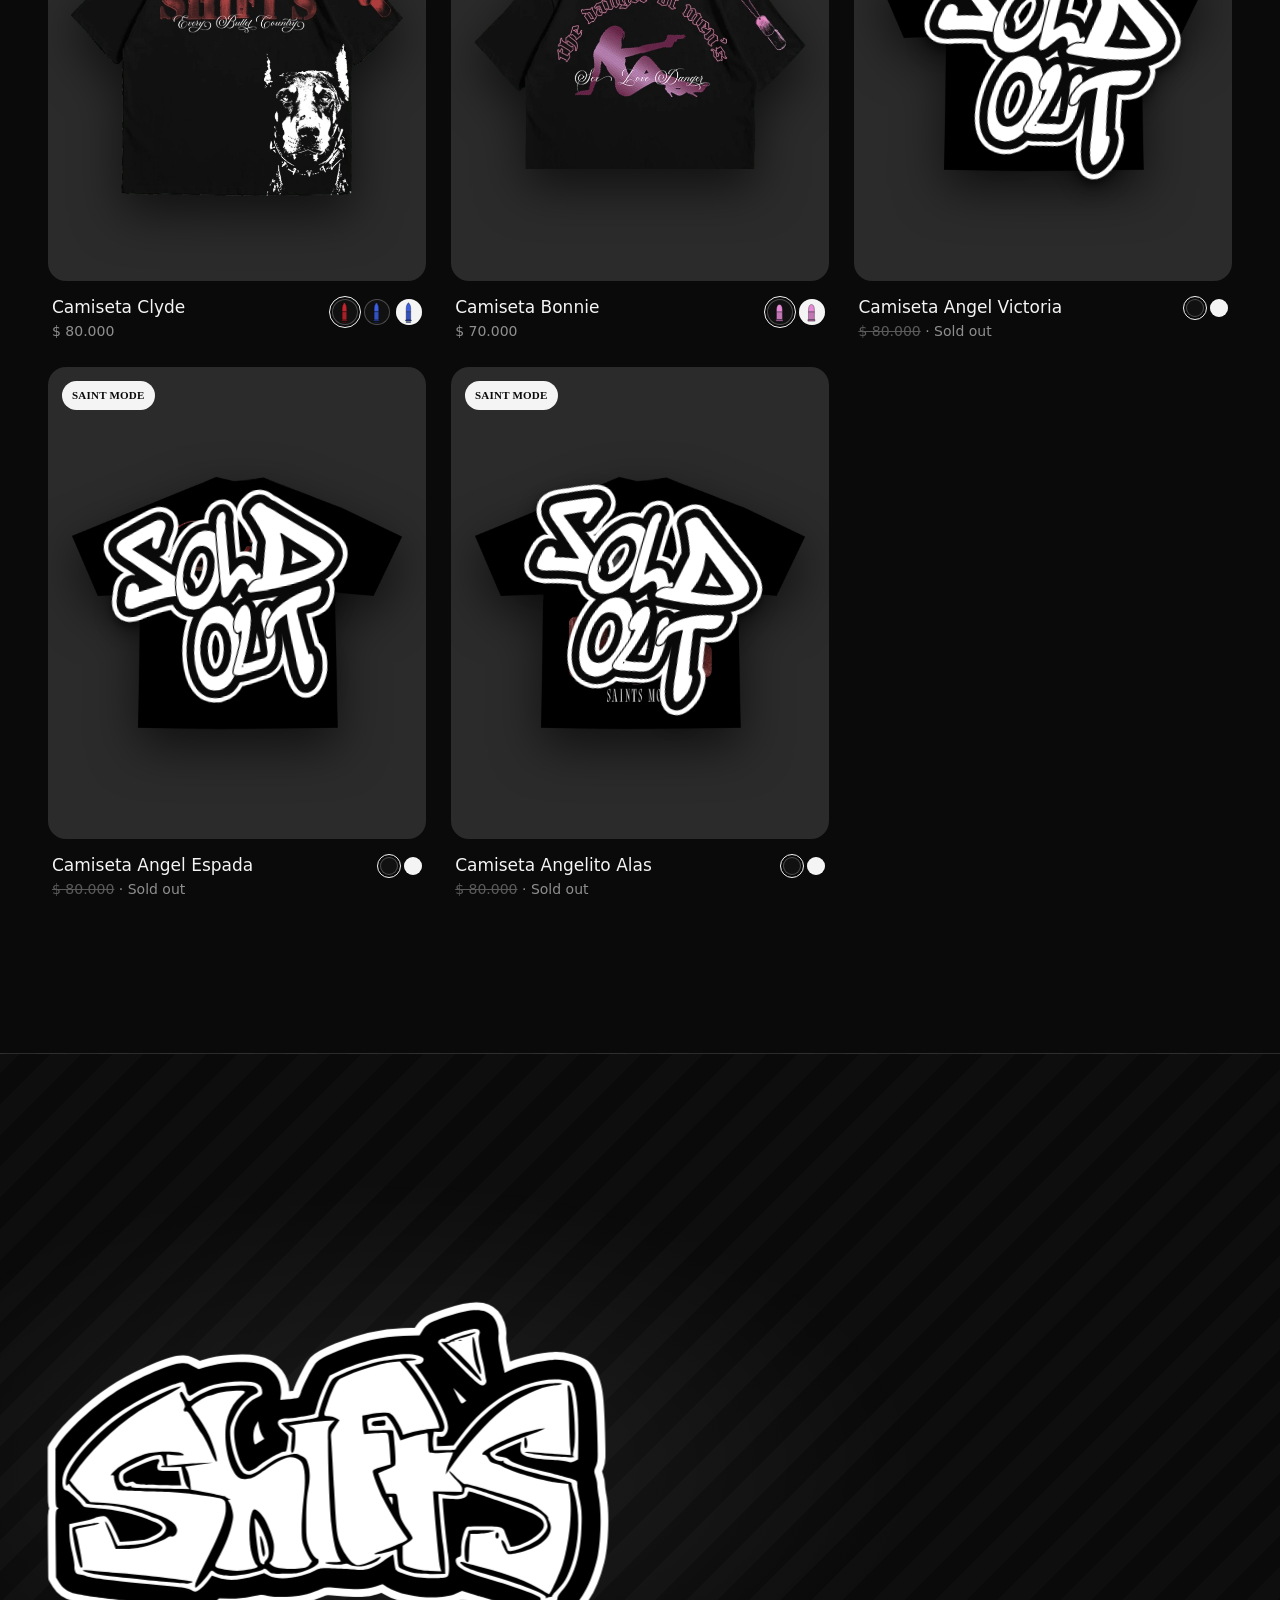
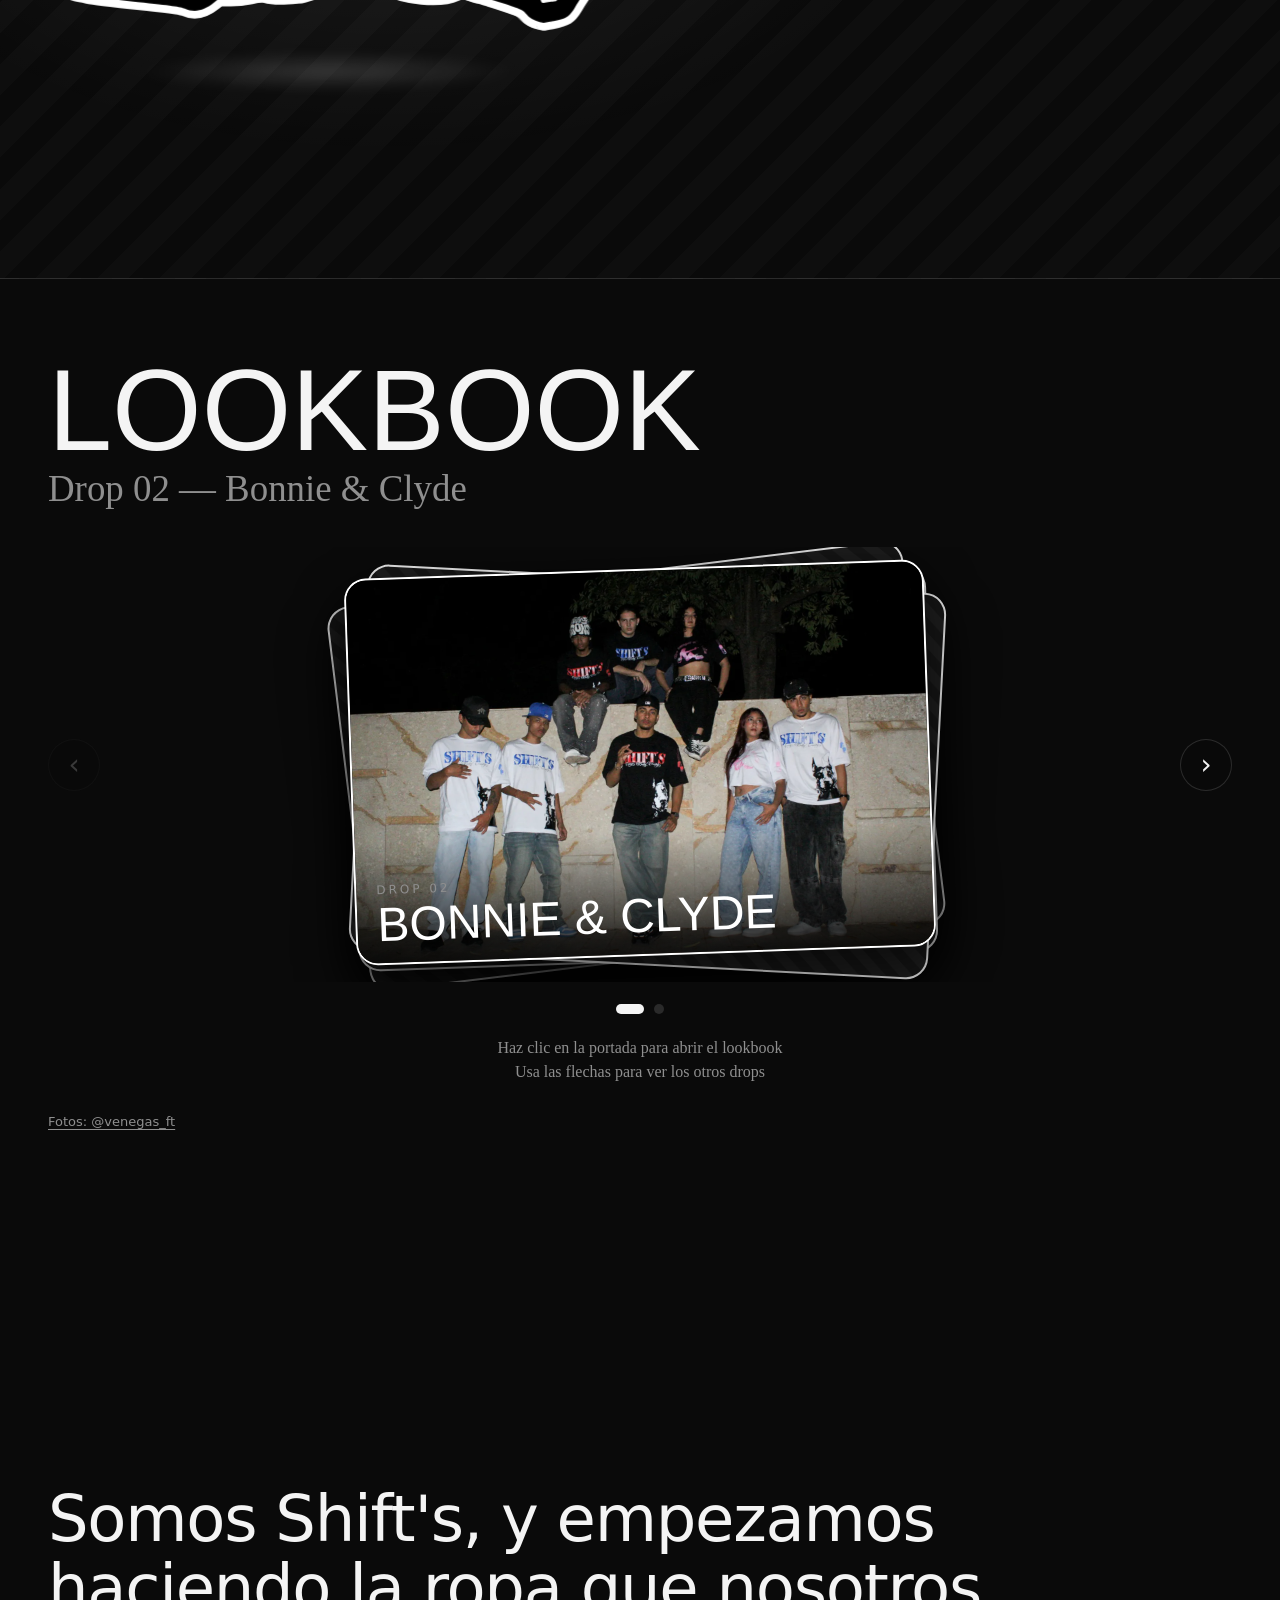
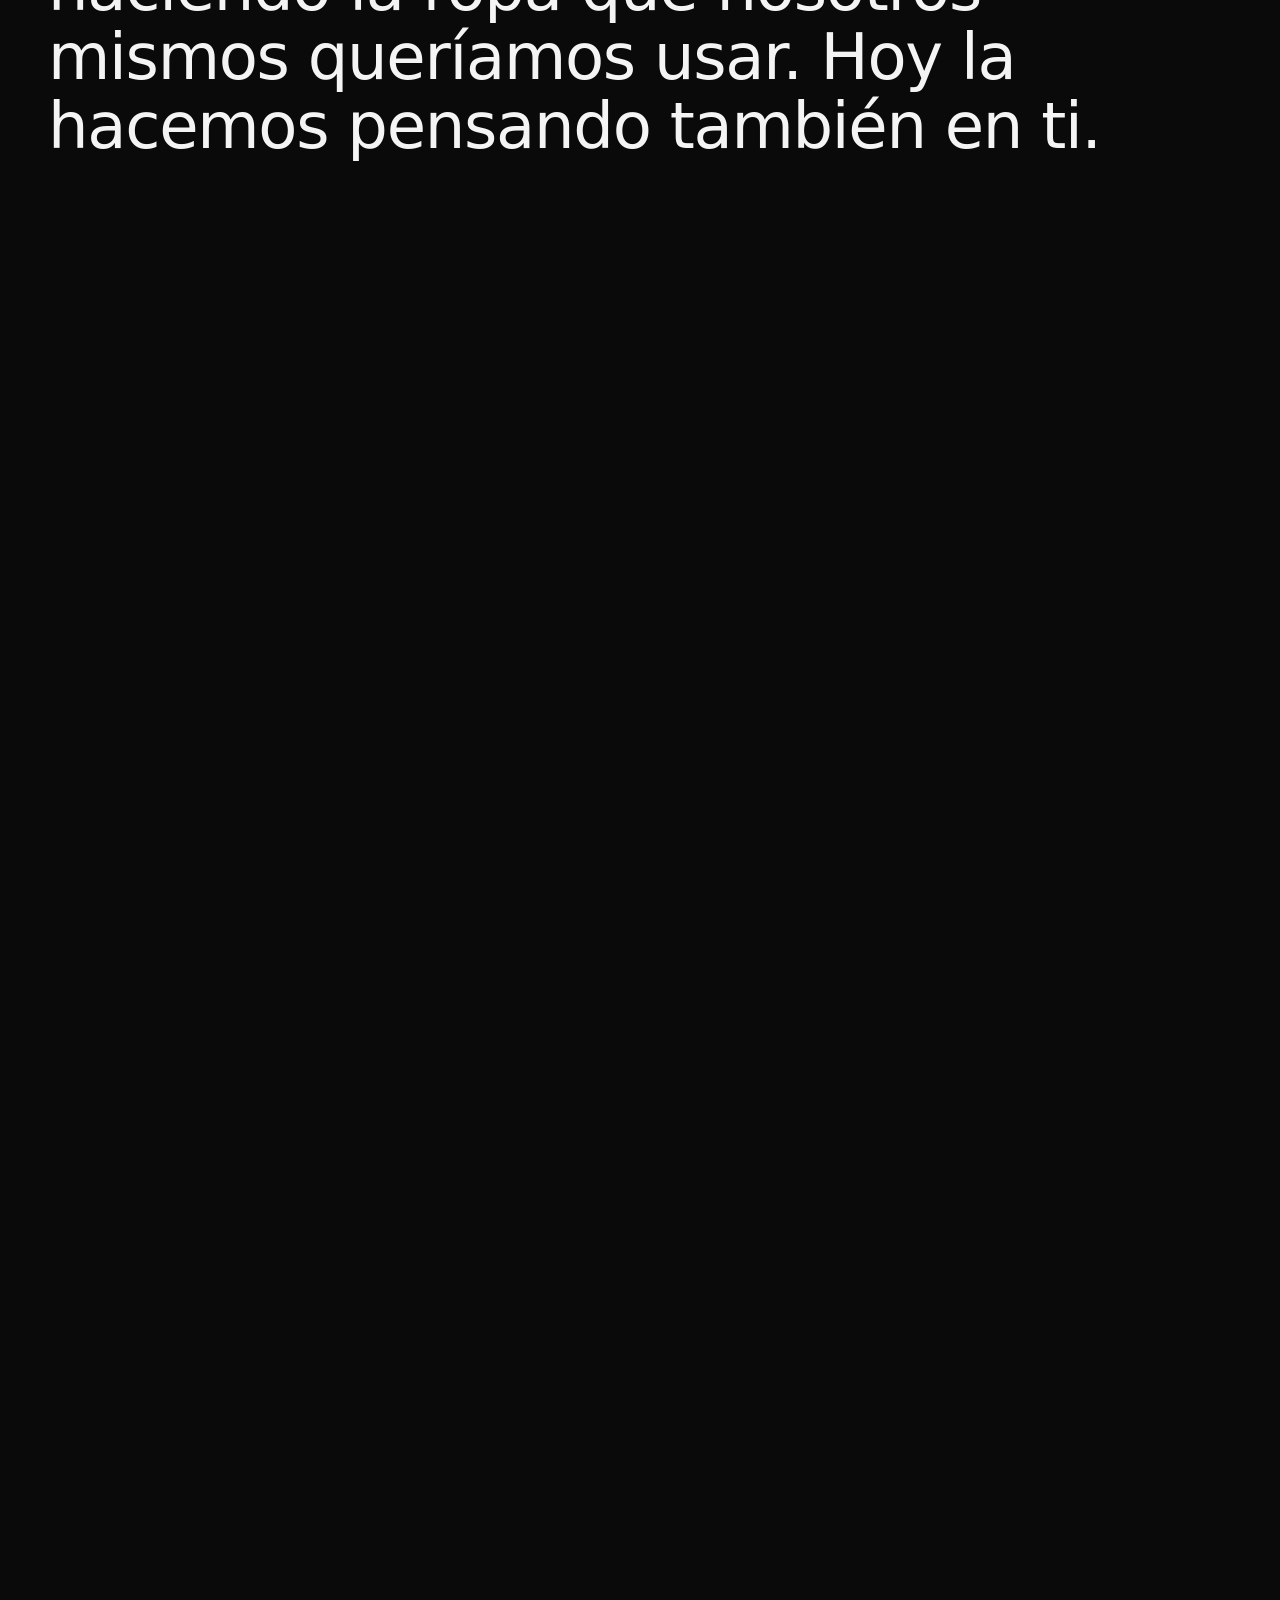
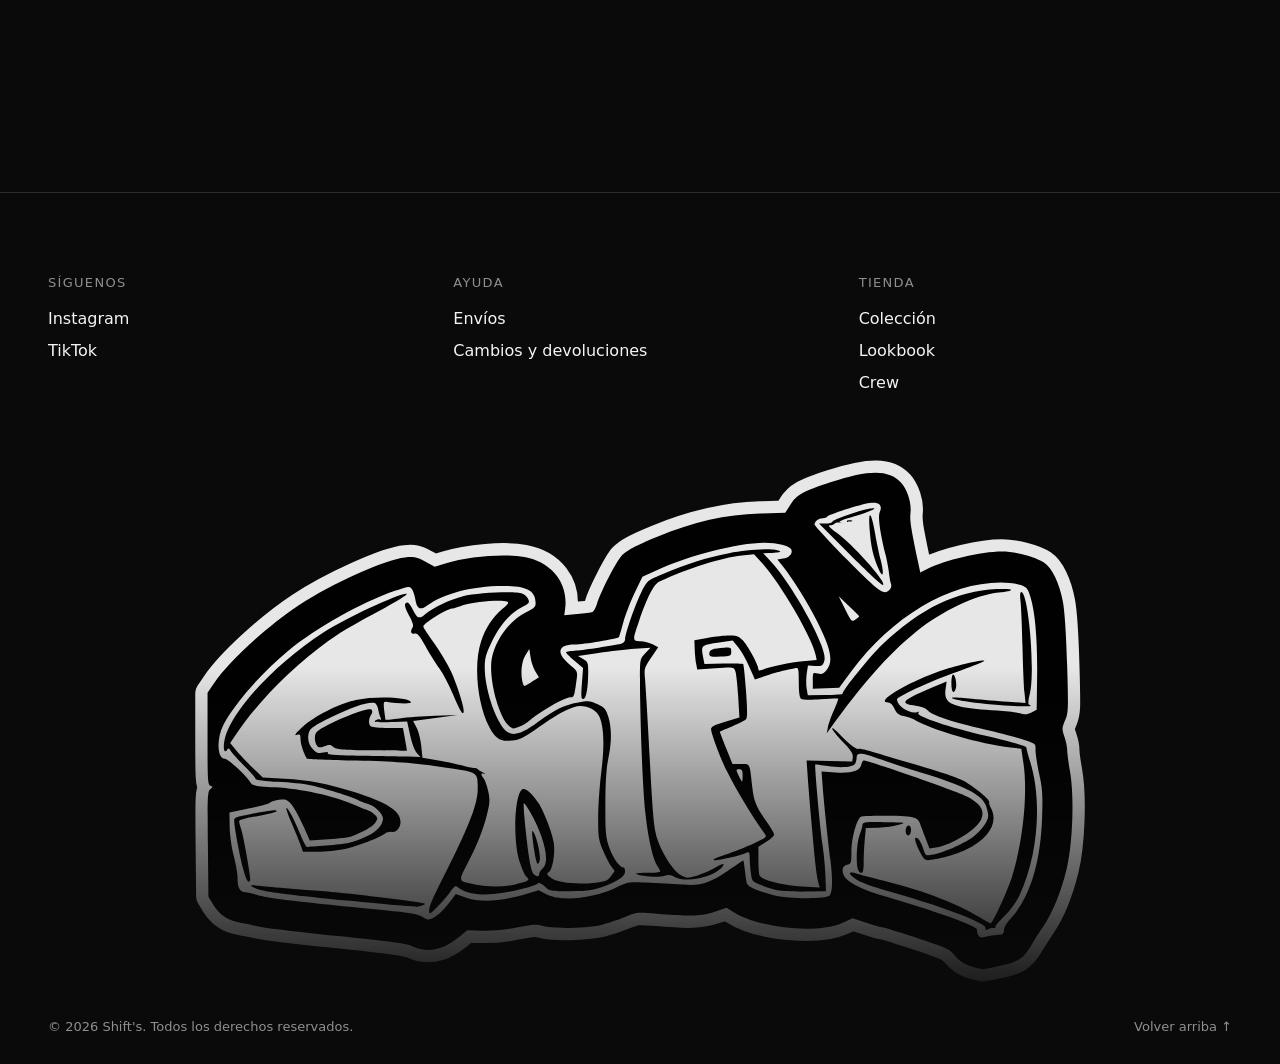
==== commit 4f575942: "Clóset: outfit X-Cops bloqueado y sin mostrar hasta que salga el drop Co-Authored-By: Claude Fable 5" ====
--- a/index.html
+++ b/index.html
@@ -93,7 +93,7 @@
       "./js/components/reveal.js": "./js/components/reveal.js?v=1d3f83fc",
       "./js/components/scanner.js": "./js/components/scanner.js?v=570b726f",
       "./js/components/swaggy/art.js": "./js/components/swaggy/art.js?v=f1ceb202",
-      "./js/components/swaggy/closet.js": "./js/components/swaggy/closet.js?v=66022162",
+      "./js/components/swaggy/closet.js": "./js/components/swaggy/closet.js?v=d0e59b49",
       "./js/components/swaggy/games/catch-can.js": "./js/components/swaggy/games/catch-can.js?v=cc91ceaf",
       "./js/components/swaggy/games/combo.js": "./js/components/swaggy/games/combo.js?v=278a5035",
       "./js/components/swaggy/games/flap.js": "./js/components/swaggy/games/flap.js?v=18fb5d02",
@@ -116,7 +116,7 @@
       "./js/components/toast.js": "./js/components/toast.js?v=f55399e9",
       "./js/components/vault.js": "./js/components/vault.js?v=8b2be4fa",
       "./js/components/xray.js": "./js/components/xray.js?v=9576444f",
-      "./js/config.js": "./js/config.js?v=7249d8b0",
+      "./js/config.js": "./js/config.js?v=9a6cc7d3",
       "./js/core/bus.js": "./js/core/bus.js?v=5e70cdf0",
       "./js/core/cart-store.js": "./js/core/cart-store.js?v=00db101a",
       "./js/core/drop-state.js": "./js/core/drop-state.js?v=7890fa81",
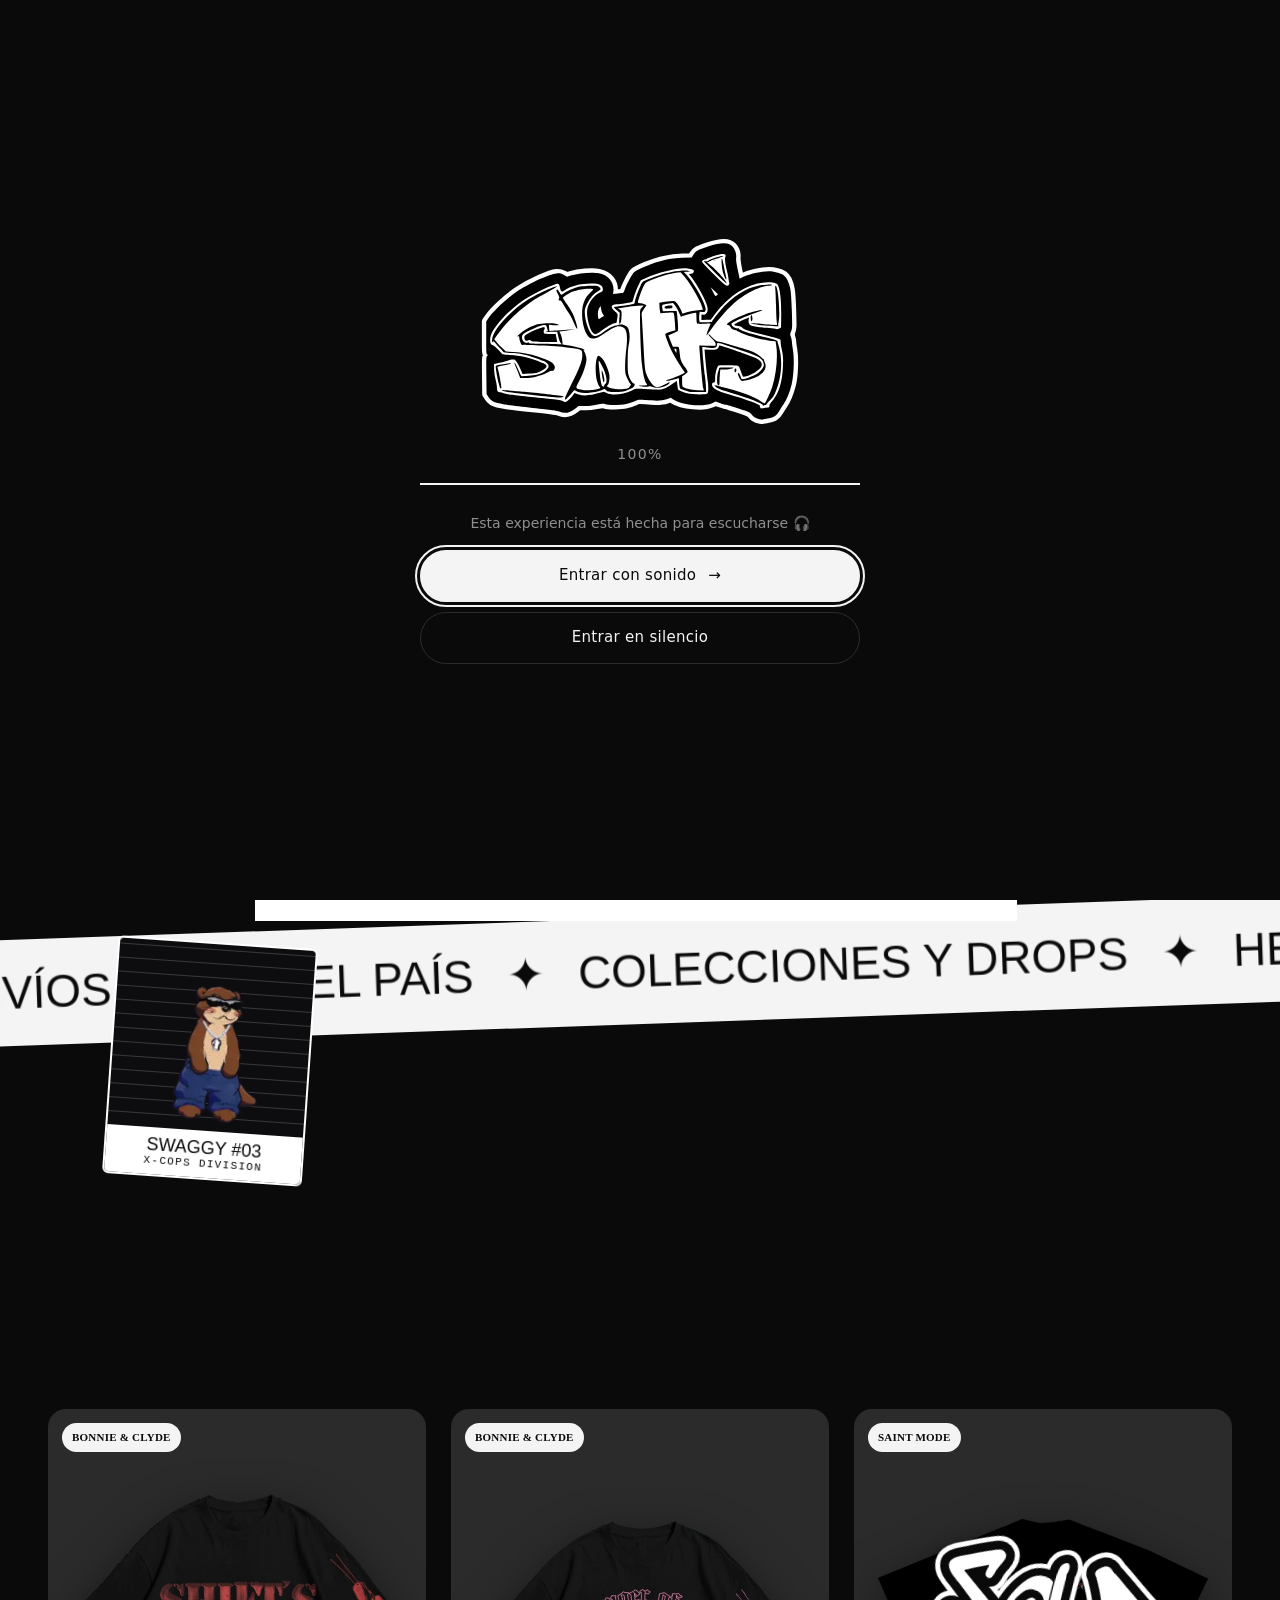
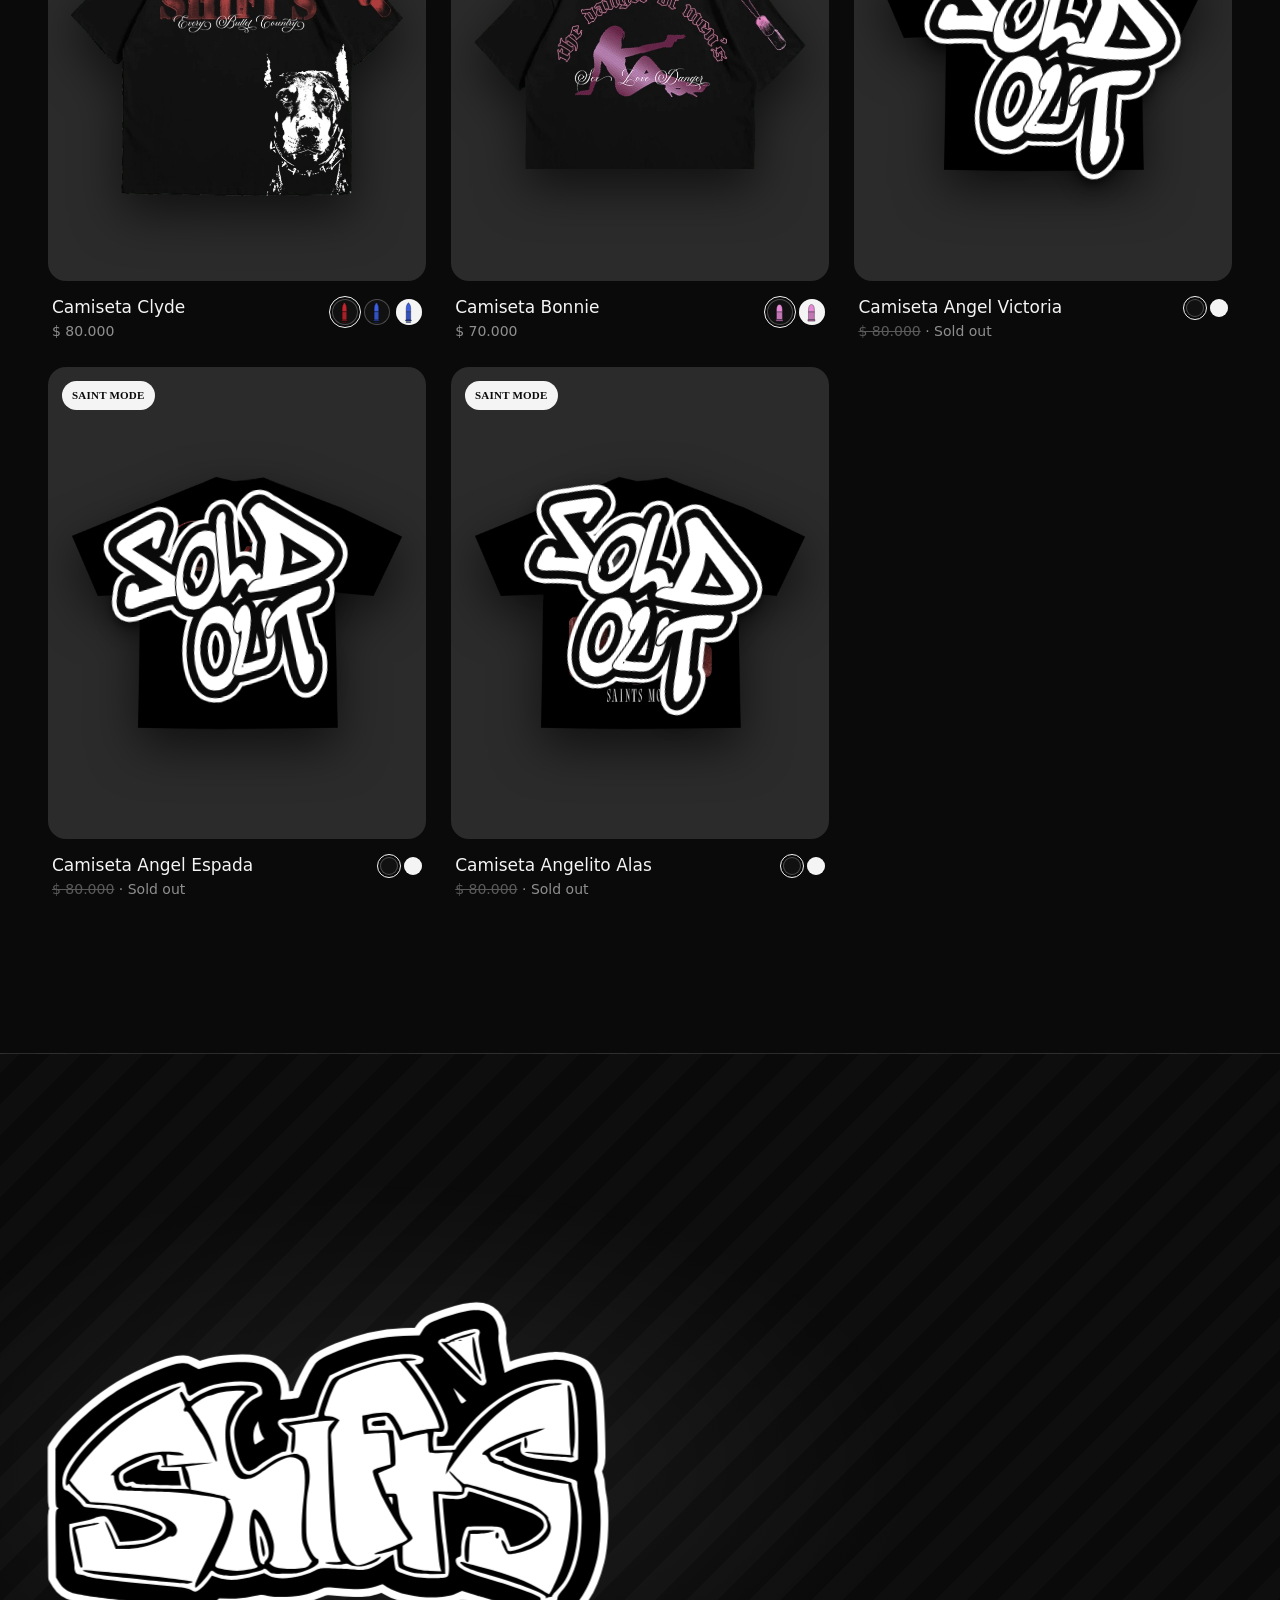
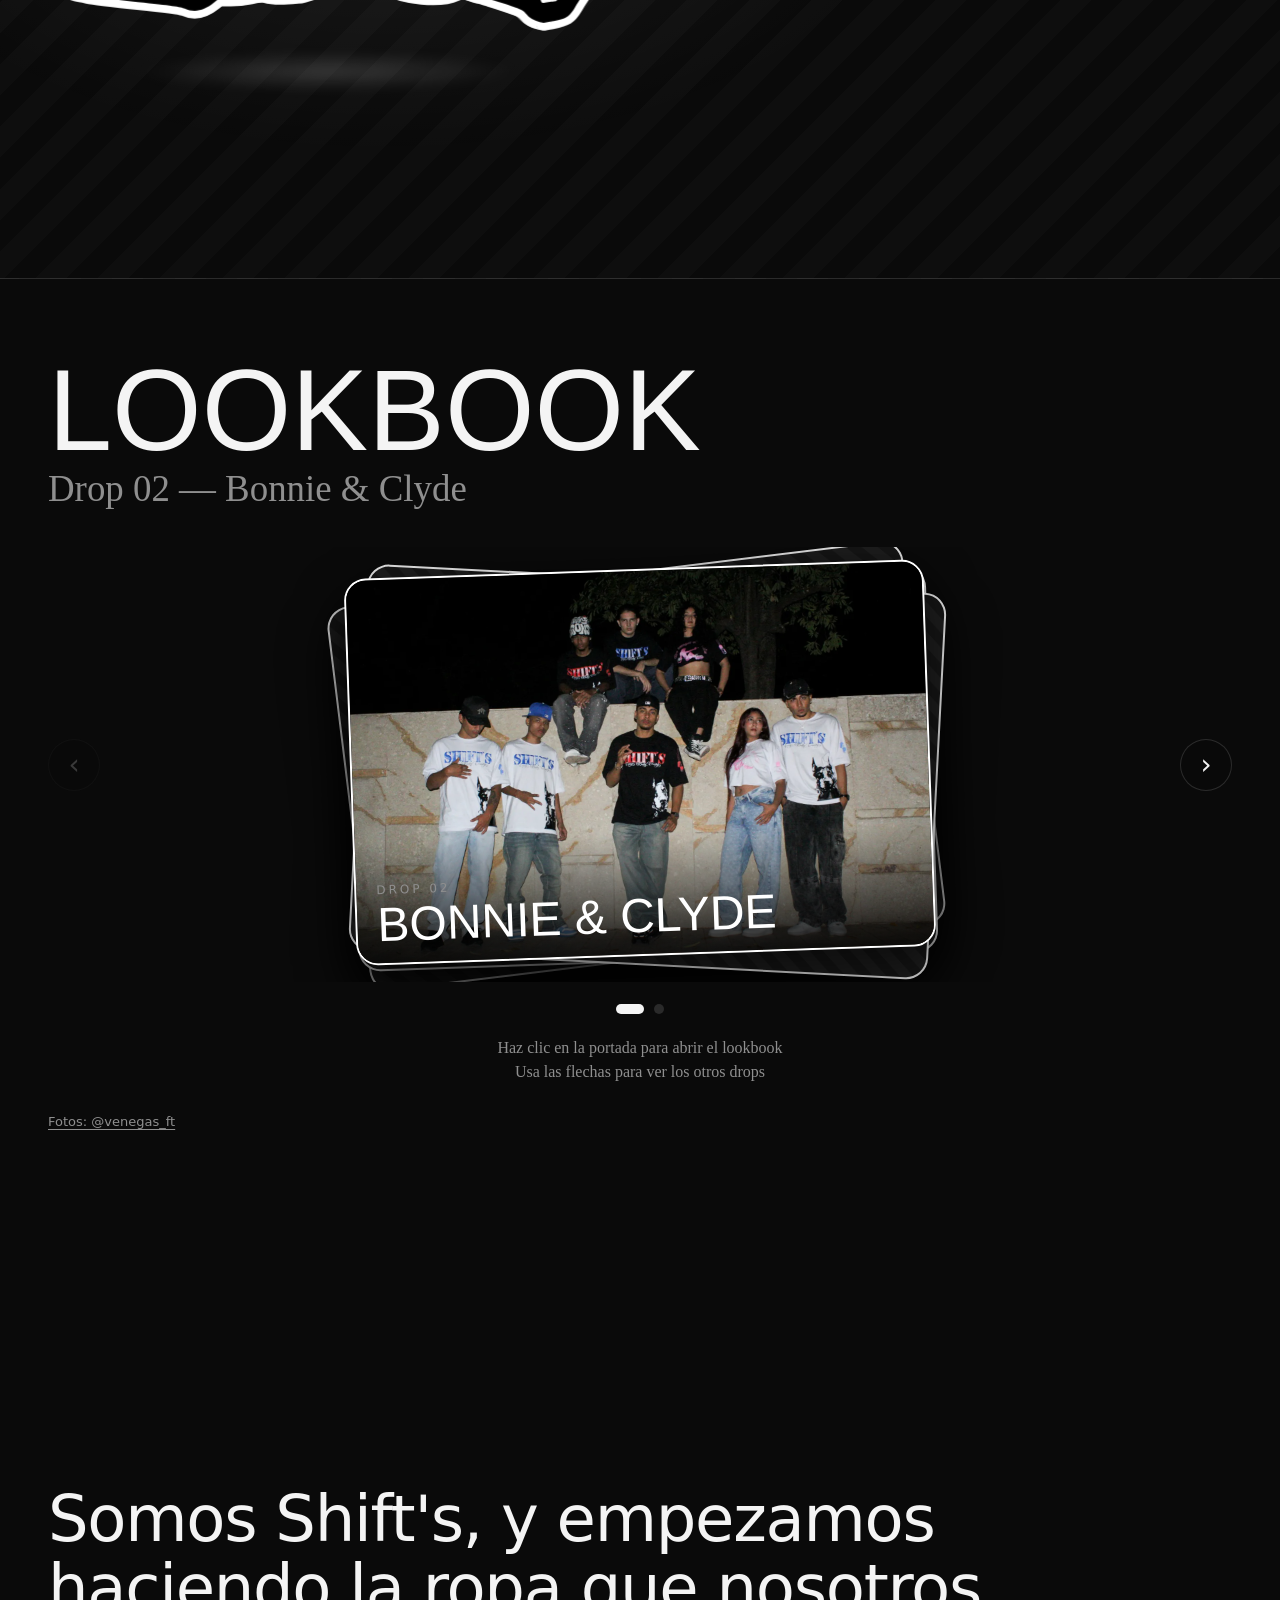
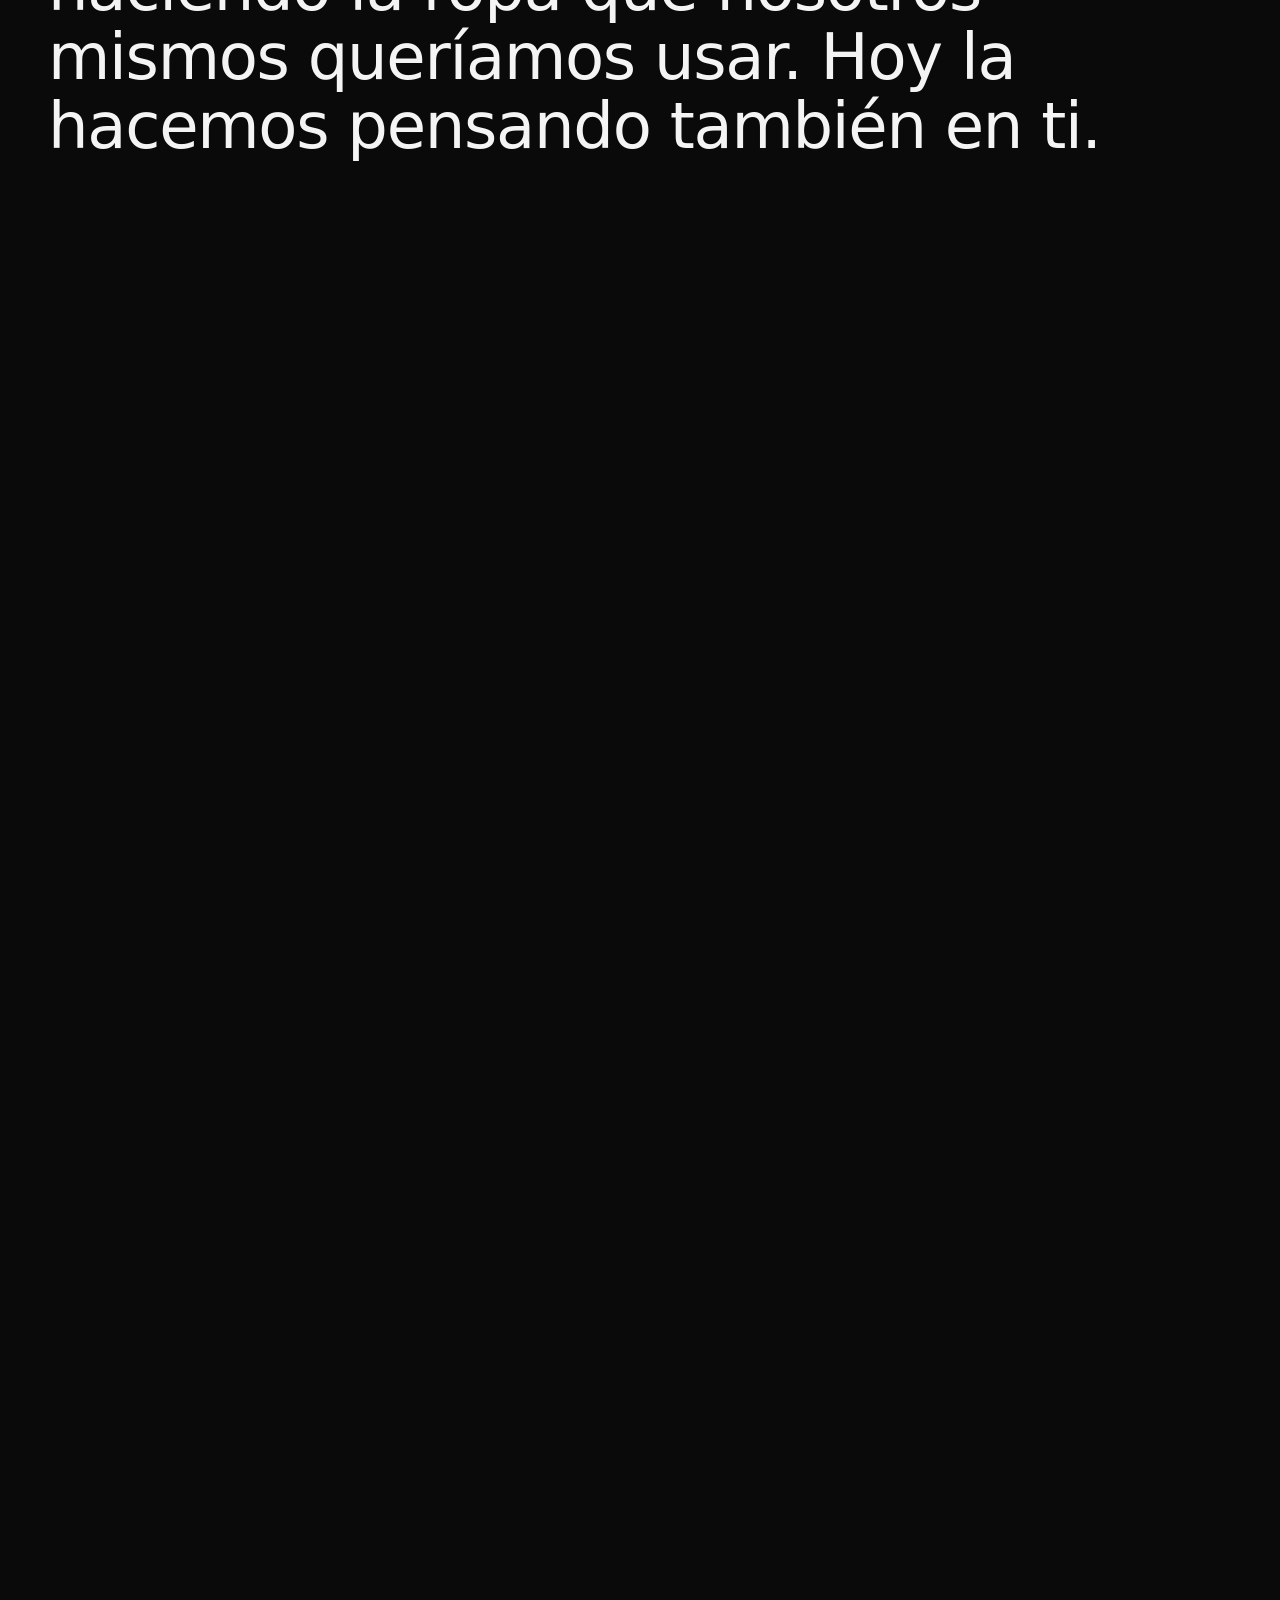
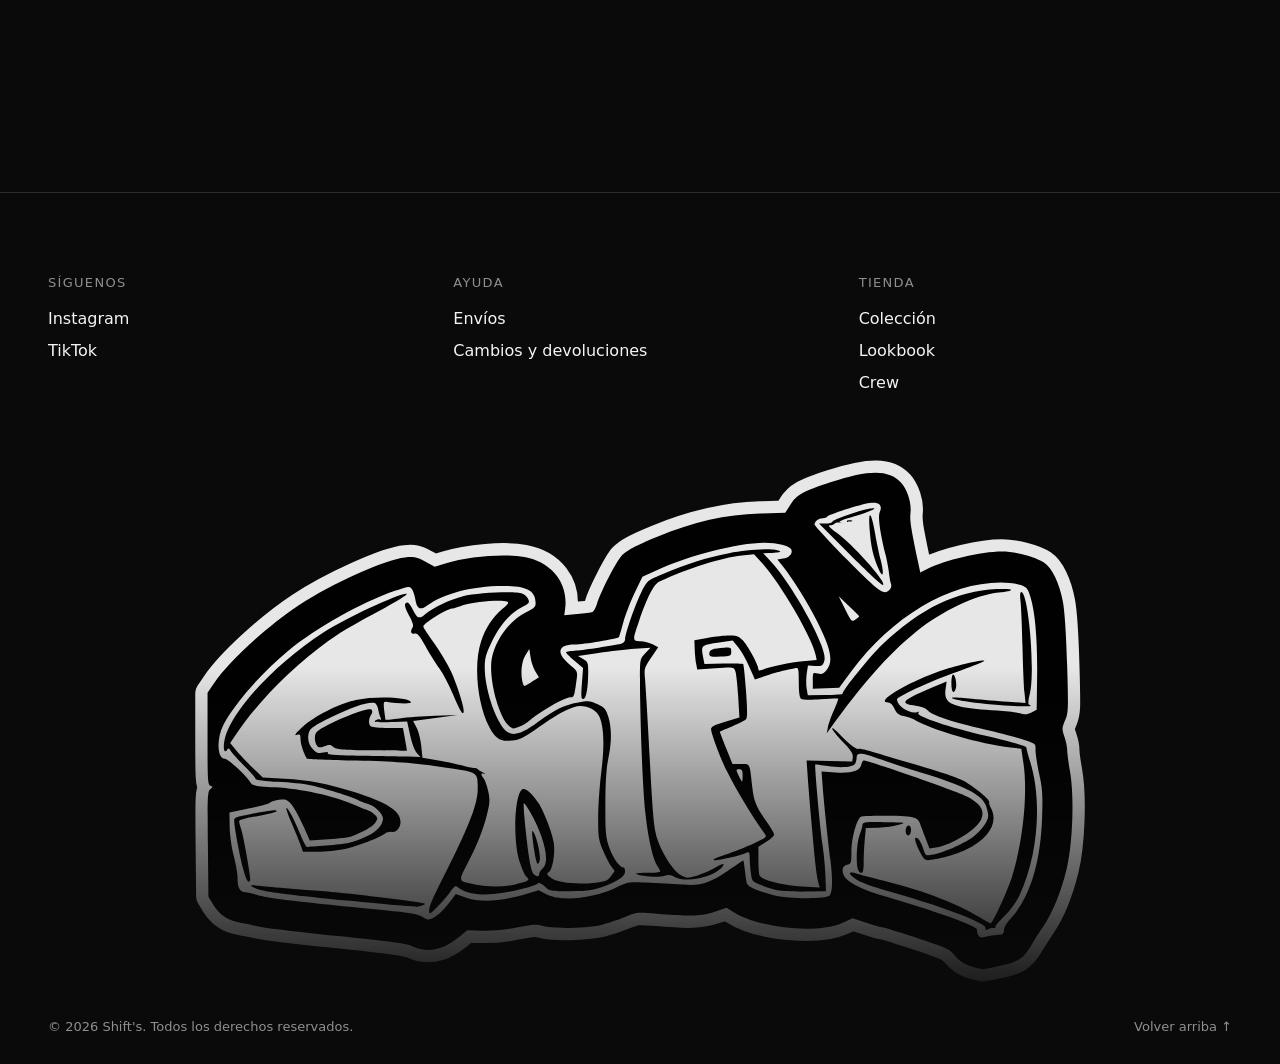
==== commit ee3b099c: "Rendimiento: la página se pausa detrás del parche y de las animaciones de pantalla completa, rayos X" ====
--- a/index.html
+++ b/index.html
@@ -36,9 +36,9 @@
   <link rel="stylesheet" href="css/components.css?v=a92227e3">
   <link rel="stylesheet" href="css/sections.css?v=65b5e4e5">
   <link rel="stylesheet" href="css/vault.css?v=2a14a7b3">
-  <link rel="stylesheet" href="css/drop.css?v=0e7fd3a0">
-  <link rel="stylesheet" href="css/swaggy.css?v=14ce073c">
-  <link rel="stylesheet" href="css/animations.css?v=90533688">
+  <link rel="stylesheet" href="css/drop.css?v=bf738db8">
+  <link rel="stylesheet" href="css/swaggy.css?v=d2cfb012">
+  <link rel="stylesheet" href="css/animations.css?v=0923005d">
 
   <script>
     // Modo liviano: celulares y equipos de pocos recursos usan efectos más
@@ -91,7 +91,7 @@
       "./js/components/product-grid.js": "./js/components/product-grid.js?v=92202891",
       "./js/components/quick-view.js": "./js/components/quick-view.js?v=93bc4f36",
       "./js/components/reveal.js": "./js/components/reveal.js?v=1d3f83fc",
-      "./js/components/scanner.js": "./js/components/scanner.js?v=570b726f",
+      "./js/components/scanner.js": "./js/components/scanner.js?v=6dc08339",
       "./js/components/swaggy/art.js": "./js/components/swaggy/art.js?v=f1ceb202",
       "./js/components/swaggy/closet.js": "./js/components/swaggy/closet.js?v=d0e59b49",
       "./js/components/swaggy/games/catch-can.js": "./js/components/swaggy/games/catch-can.js?v=cc91ceaf",
@@ -111,11 +111,11 @@
       "./js/components/swaggy/moves.js": "./js/components/swaggy/moves.js?v=a8622f8e",
       "./js/components/swaggy/phrases.js": "./js/components/swaggy/phrases.js?v=59de8cb3",
       "./js/components/swaggy/roam.js": "./js/components/swaggy/roam.js?v=f6ce9772",
-      "./js/components/swaggy/spot.js": "./js/components/swaggy/spot.js?v=f001fc6d",
-      "./js/components/swaggy/sw3d.js": "./js/components/swaggy/sw3d.js?v=39b78cfc",
+      "./js/components/swaggy/spot.js": "./js/components/swaggy/spot.js?v=edefa628",
+      "./js/components/swaggy/sw3d.js": "./js/components/swaggy/sw3d.js?v=f1fce1e8",
       "./js/components/toast.js": "./js/components/toast.js?v=f55399e9",
-      "./js/components/vault.js": "./js/components/vault.js?v=8b2be4fa",
-      "./js/components/xray.js": "./js/components/xray.js?v=9576444f",
+      "./js/components/vault.js": "./js/components/vault.js?v=6025be6c",
+      "./js/components/xray.js": "./js/components/xray.js?v=ec514a82",
       "./js/config.js": "./js/config.js?v=9a6cc7d3",
       "./js/core/bus.js": "./js/core/bus.js?v=5e70cdf0",
       "./js/core/cart-store.js": "./js/core/cart-store.js?v=00db101a",
@@ -127,7 +127,7 @@
       "./js/main.js": "./js/main.js?v=2fc79bb2",
       "./js/utils/dom.js": "./js/utils/dom.js?v=9f430828",
       "./js/utils/format.js": "./js/utils/format.js?v=1576479a",
-      "./js/utils/perf.js": "./js/utils/perf.js?v=1b911291",
+      "./js/utils/perf.js": "./js/utils/perf.js?v=e38c985e",
       "./js/utils/sha256.js": "./js/utils/sha256.js?v=eef59daa",
       "./js/utils/storage.js": "./js/utils/storage.js?v=d7949e69"
     }
--- a/css/drop.css
+++ b/css/drop.css
@@ -347,6 +347,7 @@
   z-index: 0;
   pointer-events: none;
   overflow: hidden;
+  contain: strict; /* mover las piezas no recalcula el resto de la página */
 }
 
 /* Destello del escáner sobre toda la sección */
@@ -363,6 +364,12 @@
 
 .drop.is-xray .xray::before {
   opacity: 0.16;
+}
+
+/* capas propias: prender/apagar el destello no repinta toda la sección */
+.xray::before,
+.xray__item {
+  will-change: opacity;
 }
 
 .xray__item {
--- a/css/swaggy.css
+++ b/css/swaggy.css
@@ -1348,7 +1348,8 @@
 
 /* ---------- Movimientos especiales de Swaggy ---------- */
 /* Rayos X: cuando parpadea el logo del Drop 03, Swaggy sale en radiografía */
-html.is-xray-flash .sw3d__img {
+html.is-xray-flash:not(.perf-lite) .swaggy-roam .sw3d__img,
+html.is-xray-flash:not(.perf-lite) .swaggy-mugshot .sw3d__img {
   filter: grayscale(1) invert(1) brightness(1.15) drop-shadow(0 0 6px var(--xr, #9b4dff));
 }
 
--- a/css/animations.css
+++ b/css/animations.css
@@ -175,3 +175,20 @@
 .perf-lite .drawer {
   background: rgba(0, 0, 0, 0.78);
 }
+
+/* Una pantalla completa (El parche, la maleta, la caja fuerte) tapa la página:
+   lo de atrás no se dibuja ni se anima mientras tanto */
+html.is-covered main,
+html.is-covered footer,
+html.is-covered .header,
+html.is-covered .swaggy-roam,
+html.is-covered .swaggy-skate,
+html.is-covered .swaggy-mugshot,
+html.is-covered .marquee {
+  visibility: hidden;
+}
+
+html.is-covered main *,
+html.is-covered footer * {
+  animation-play-state: paused !important;
+}
